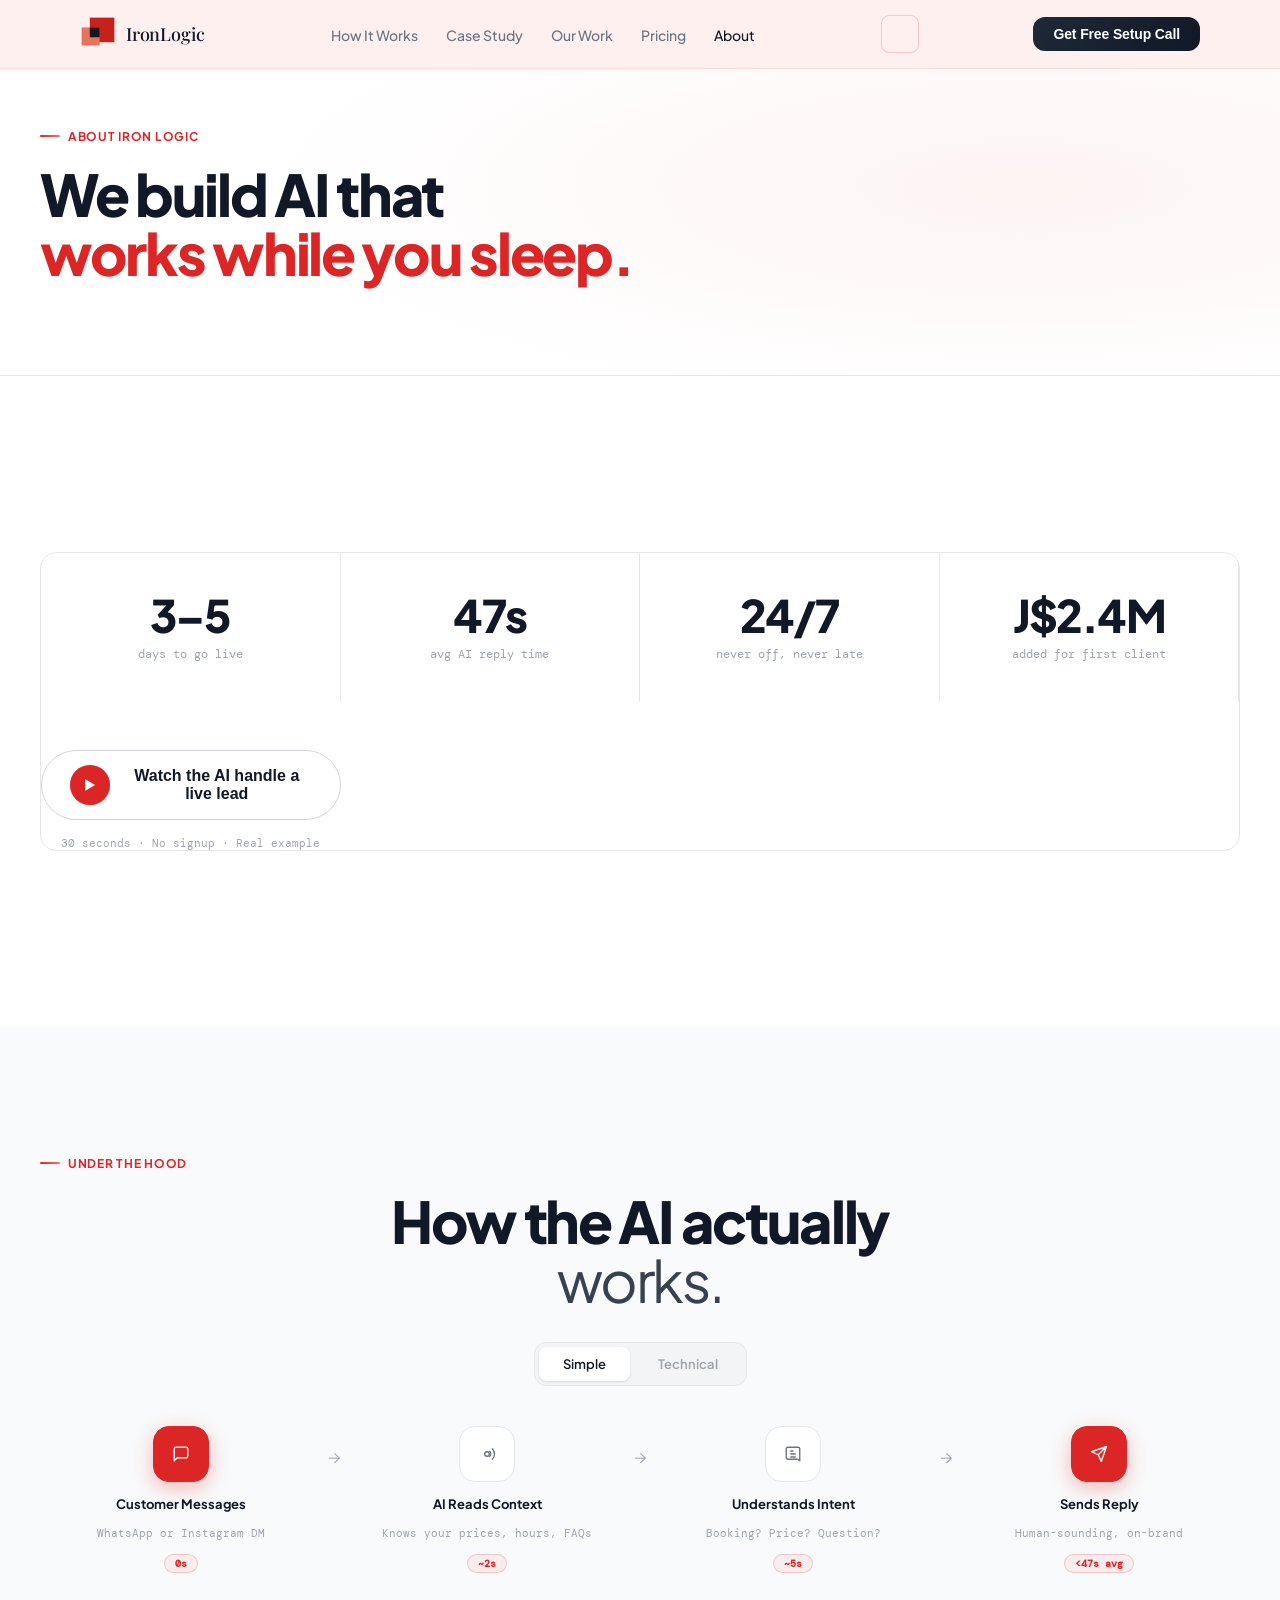
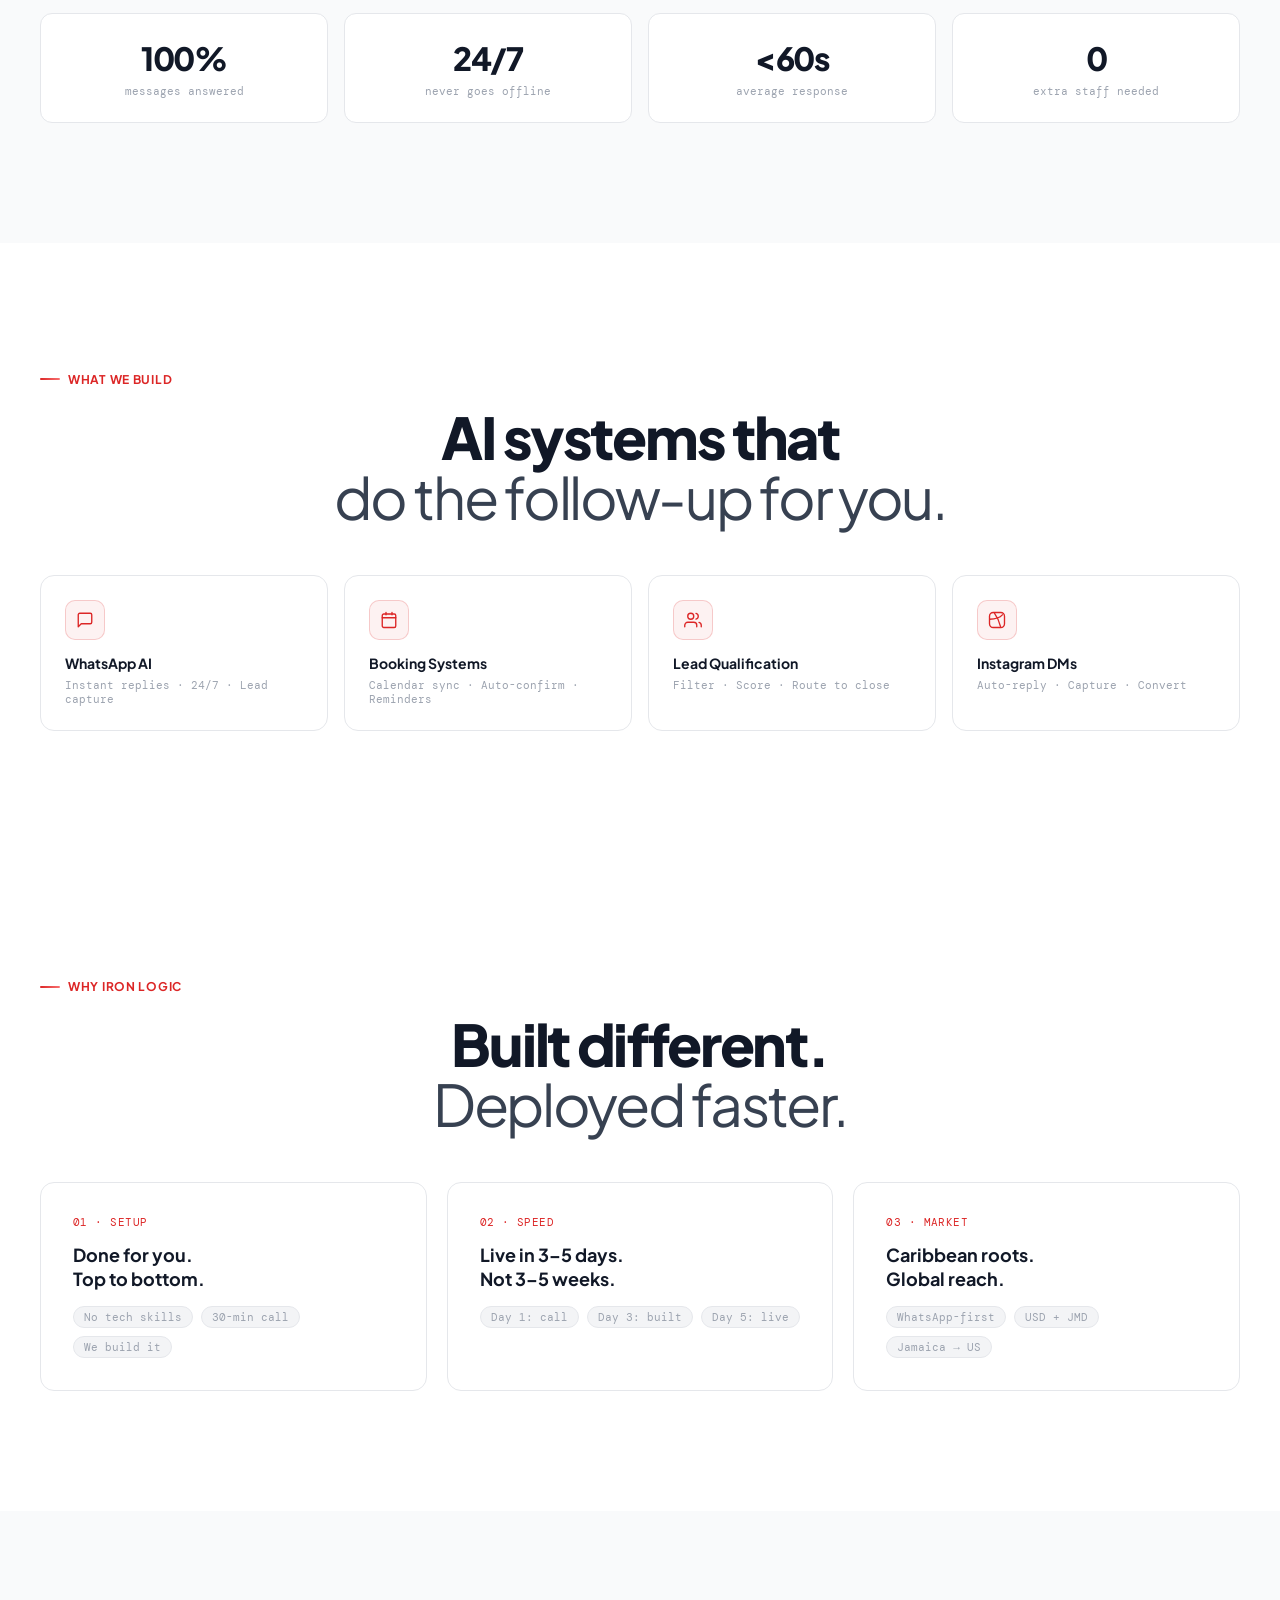
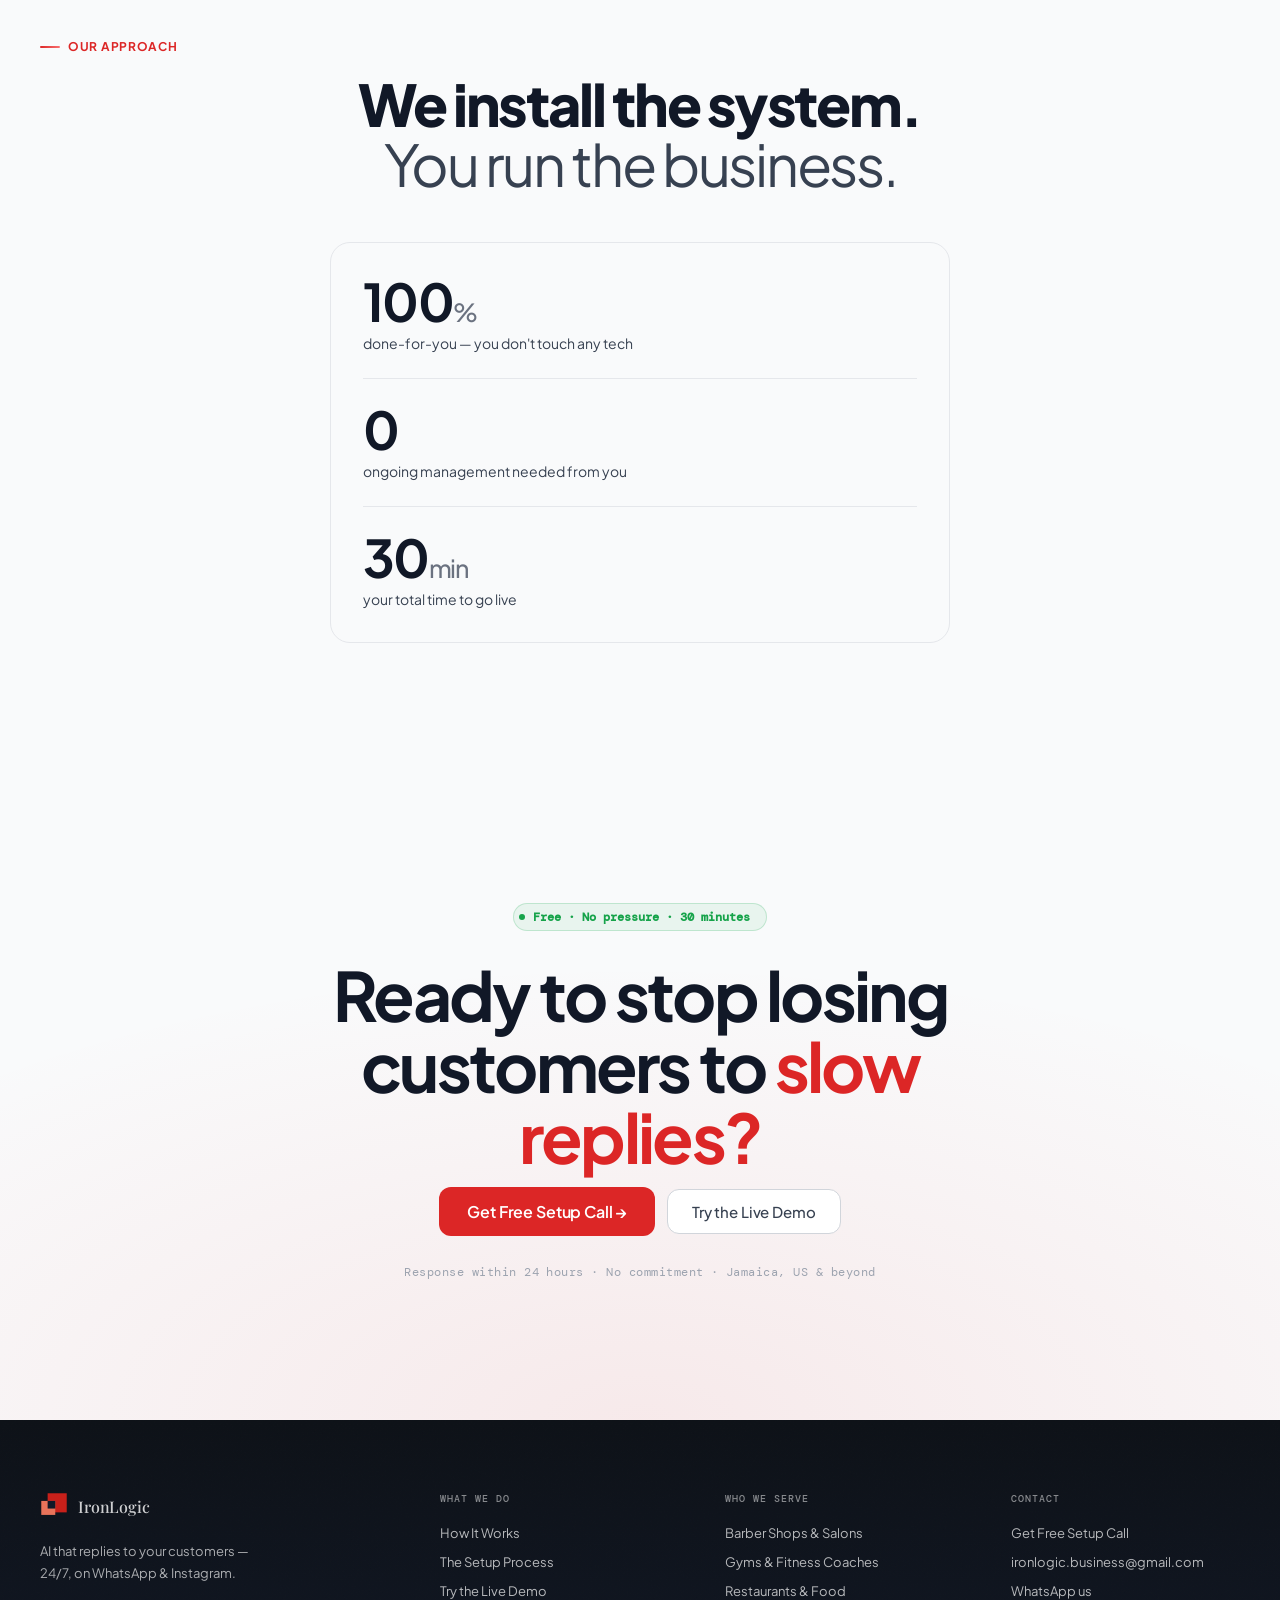
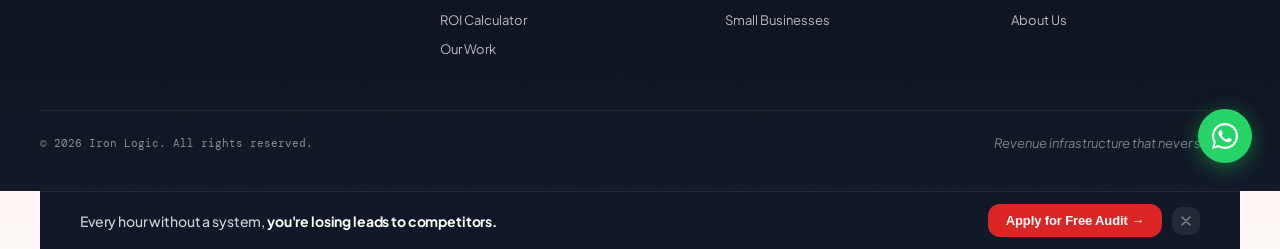
==== about.html @ 05f702c7 "Major site overhaul: animations, nav, word cycles, play demo, portfolio links - Warm rose nav backgr" ====
<!DOCTYPE html>
<html lang="en">
<head>
<meta charset="UTF-8">
<meta name="viewport" content="width=device-width, initial-scale=1.0">
<title>About — Iron Logic</title>
<meta name="description" content="Iron Logic builds AI systems that reply to every customer message instantly — 24/7, on WhatsApp and Instagram. Based in Jamaica.">
<link rel="canonical" href="https://ironlogic.ai/about">
<link rel="icon" type="image/svg+xml" href="data:image/svg+xml,<svg xmlns='http://www.w3.org/2000/svg' viewBox='0 0 44 44'><rect x='12' y='2' width='30' height='30' rx='4' fill='%23C8201A'/><rect x='2' y='14' width='22' height='22' rx='4' fill='%23E8735A'/><rect x='12' y='14' width='12' height='12' fill='%23111827'/></svg>">
<link rel="preconnect" href="https://fonts.googleapis.com">
<link rel="preconnect" href="https://fonts.gstatic.com" crossorigin>
<link href="https://fonts.googleapis.com/css2?family=Plus+Jakarta+Sans:wght@300;400;500;600;700;800&family=DM+Mono:wght@300;400;500&family=Playfair+Display:wght@400;500;600&display=swap" rel="stylesheet">
<link href="https://assets.calendly.com/assets/external/widget.css" rel="stylesheet">
<link rel="stylesheet" href="style.css">
</head>
<body>
<div id="progress"></div>

<!-- AUDIT MODAL -->
<div id="modal-overlay" role="dialog" aria-modal="true" aria-labelledby="modal-title">
  <div class="modal">
    <div id="modal-form-view">
      <div class="modal-hdr">
        <div class="modal-hdr-left">
          <div class="modal-hdr-mark"><svg width="18" height="18" viewBox="0 0 44 44" fill="none"><rect x="14" y="2" width="28" height="28" rx="3" fill="#C8201A"/><rect x="2" y="14" width="28" height="28" rx="3" fill="#E8735A"/><rect x="14" y="14" width="16" height="16" rx="2" fill="#111827"/></svg></div>
          <div class="modal-hdr-info"><div class="modal-hdr-name">Iron Logic</div><div class="modal-hdr-step" id="modal-hdr-step">Step 1 of 3 · About you</div></div>
        </div>
        <button class="modal-progress-close" id="modal-close" aria-label="Close" type="button"><svg width="11" height="11" viewBox="0 0 14 14" fill="none"><path d="M1 1l12 12M13 1L1 13" stroke="currentColor" stroke-width="1.8" stroke-linecap="round"/></svg></button>
      </div>
      <div class="modal-pbar"><div class="modal-pbar-fill" id="modal-pbar-fill" style="width:33.3%"></div></div>
      <form id="audit-form" novalidate>
        <div class="modal-steps-wrap">
          <div class="modal-step active" id="step1">
            <div class="modal-step-title" id="modal-title">Start your application.</div>
            <div class="modal-step-sub">Takes 2 minutes · Free audit · Reviewed within 24 hours</div>
            <div class="form-2col">
              <div class="form-row"><label for="f-name">Your Name</label><input id="f-name" name="name" type="text" placeholder="John Smith" required></div>
              <div class="form-row"><label for="f-biz">Business Name</label><input id="f-biz" name="business" type="text" placeholder="Acme Realty" required></div>
            </div>
            <div class="form-2col">
              <div class="form-row"><label for="f-email">Email</label><input id="f-email" name="email" type="email" placeholder="you@company.com" required></div>
              <div class="form-row"><label for="f-phone">Phone</label><input id="f-phone" name="phone" type="tel" placeholder="+1 (555) 000-0000" required></div>
            </div>
            <div class="form-row"><label for="f-industry">Industry</label><select id="f-industry" name="industry" required><option value="">Select…</option><option>Barber Shop / Hair Salon</option><option>Gym / Fitness / Personal Training</option><option>Restaurant / Food Business</option><option>Beauty / Nail Salon</option><option>Real Estate</option><option>Medical / Dental / Clinic</option><option>Law Firm / Legal Services</option><option>Home Services (HVAC, Roofing, etc.)</option><option>Freelancer / Consultant</option><option>Retail / eCommerce</option><option>Other</option></select></div>
            <div class="modal-step-btns"><button class="modal-btn-next" id="next1" type="button">Continue →</button></div>
          </div>
          <div class="modal-step" id="step2">
            <div class="modal-step-title">Your numbers.</div>
            <div class="modal-step-sub">We use this to calculate your actual revenue leak before we speak.</div>
            <div class="form-2col">
              <div class="form-row"><label for="f-deal">Average Sale Value</label><select id="f-deal" name="deal_value" required><option value="">Select…</option><option>J$500 – J$2,000</option><option>J$2,000 – J$10,000</option><option>J$10,000 – J$50,000</option><option>J$50,000+</option></select></div>
              <div class="form-row"><label for="f-leads-m">Monthly Inbound Leads</label><select id="f-leads-m" name="monthly_leads" required><option value="">Select…</option><option>Fewer than 20</option><option>20 – 50</option><option>50 – 150</option><option>150 – 500</option><option>500+</option></select></div>
            </div>
            <div class="form-2col">
              <div class="form-row"><label for="f-response">Current Response Time</label><select id="f-response" name="response_time" required><option value="">Select…</option><option>Under 5 minutes</option><option>5 – 30 minutes</option><option>30 min – 2 hours</option><option>2 – 24 hours</option><option>Over 24 hours / missed</option></select></div>
              <div class="form-row"><label for="f-monthly-rev">Monthly Revenue (approx)</label><select id="f-monthly-rev" name="monthly_revenue"><option value="">Select…</option><option>Under J$100k</option><option>J$100k – J$500k</option><option>J$500k – J$2M</option><option>J$2M – J$10M</option><option>J$10M+</option></select></div>
            </div>
            <div class="form-row"><label for="f-tools">Current tools / CRM (if any)</label><input id="f-tools" name="current_tools" type="text" placeholder="e.g. HubSpot, spreadsheets, nothing…"></div>
            <div class="modal-step-btns"><button class="modal-btn-back" id="back2" type="button">← Back</button><button class="modal-btn-next" id="next2" type="button">Continue →</button></div>
          </div>
          <div class="modal-step" id="step3">
            <div class="modal-step-title">Last step.</div>
            <div class="modal-step-sub">This shapes what we bring to the call — be specific.</div>
            <div class="form-row"><label for="f-gap">Biggest gap in your lead process</label><select id="f-gap" name="lead_gap" required><option value="">Select…</option><option>Missing calls / leads after hours</option><option>Slow follow-up losing deals to competitors</option><option>No system — following up manually</option><option>Too many unqualified leads wasting time</option><option>Old leads never re-engaged</option><option>All of the above</option></select></div>
            <div class="form-2col">
              <div class="form-row"><label for="f-budget">Project budget range</label><select id="f-budget" name="budget"><option value="">Select…</option><option>Under $2,000</option><option>$2,000 – $5,000</option><option>$5,000 – $10,000</option><option>$10,000+</option><option>Depends on ROI shown</option></select></div>
              <div class="form-row"><label for="f-timeline">Ready to start</label><select id="f-timeline" name="timeline"><option value="">Select…</option><option>Immediately</option><option>Within 30 days</option><option>1 – 3 months</option><option>Just exploring</option></select></div>
            </div>
            <div class="form-row"><label for="f-goal">What does success look like in 90 days? <span style="color:var(--ink4);font-weight:400">(optional)</span></label><textarea id="f-goal" name="success_goal" placeholder="e.g. Double booked appointments…"></textarea></div>
            <div class="modal-step-btns"><button class="modal-btn-back" id="back3" type="button">← Back</button><button class="modal-btn-next" id="modal-submit" type="submit">Submit Application →</button></div>
            <div class="modal-note">Reviewed within 24 hours · Qualifying businesses only · No obligation</div>
          </div>
        </div>
      </form>
    </div>
    <div id="modal-success-view" class="modal-success" style="display:none">
      <div class="ms-top"><div class="ms-check"><svg width="20" height="20" viewBox="0 0 20 20" fill="none"><path d="M4 10l4.5 4.5L16 6" stroke="#fff" stroke-width="2.2" stroke-linecap="round" stroke-linejoin="round"/></svg></div><h3>Application received.</h3><p>You'll hear from us within 24 hours.</p></div>
      <div class="ms-bottom"><div class="ms-cal"><div class="ms-cal-label">Skip the wait — reserve your audit slot right now:</div><button class="ms-cal-btn" onclick="Calendly.initPopupWidget({url:'https://calendly.com/ironlogic-business/ai-audit'});return false" type="button">Book your 30-min audit →</button><div class="ms-cal-note">30 min · Video call · Free · No obligation</div></div><button class="ms-close" id="ms-close-btn" type="button">Close</button></div>
    </div>
  </div>
</div>

<!-- VIDEO MODAL -->
<div id="video-overlay"><div class="video-modal"><video id="modal-video" controls playsinline preload="none"></video><div class="video-label" id="video-label"></div><button class="video-close" id="video-close" type="button"><svg width="12" height="12" viewBox="0 0 12 12" fill="none"><path d="M1 1l10 10M11 1L1 11" stroke="currentColor" stroke-width="1.8" stroke-linecap="round"/></svg></button></div></div>

<!-- STICKY CTA BAR -->
<div id="sticky-bar"><div class="sticky-inner"><div class="sticky-text">Every hour without a system, <strong>you're losing leads to competitors.</strong></div><div class="sticky-right"><button class="btn-primary mag" data-modal="open" type="button" style="font-size:13px;padding:9px 18px">Apply for Free Audit →</button><button class="sticky-dismiss" id="sticky-dismiss" type="button" title="Dismiss"><svg width="10" height="10" viewBox="0 0 10 10" fill="none"><path d="M1 1l8 8M9 1L1 9" stroke="currentColor" stroke-width="1.6" stroke-linecap="round"/></svg></button></div></div></div>

<!-- WHATSAPP FLOAT -->
<a href="https://wa.me/18768600442" target="_blank" rel="noopener" id="wa-float" title="Chat on WhatsApp"><svg width="26" height="26" viewBox="0 0 24 24" fill="#fff"><path d="M20.52 3.48A11.95 11.95 0 0012 0C5.37 0 0 5.37 0 12c0 2.11.55 4.16 1.6 5.97L0 24l6.22-1.57A11.96 11.96 0 0012 24c6.63 0 12-5.37 12-12 0-3.2-1.25-6.21-3.48-8.52zM12 22c-1.85 0-3.67-.5-5.25-1.44l-.37-.22-3.89.98 1.02-3.77-.24-.39A9.96 9.96 0 012 12C2 6.48 6.48 2 12 2c2.67 0 5.18 1.04 7.07 2.93A9.93 9.93 0 0122 12c0 5.52-4.48 10-10 10zm5.44-7.38c-.3-.15-1.76-.87-2.03-.97-.27-.1-.47-.15-.67.15-.2.3-.77.97-.94 1.17-.17.2-.35.22-.65.07-.3-.15-1.26-.46-2.4-1.48-.89-.79-1.49-1.76-1.66-2.06-.17-.3-.02-.46.13-.61.13-.13.3-.35.45-.52.15-.17.2-.3.3-.5.1-.2.05-.37-.02-.52-.07-.15-.67-1.61-.92-2.2-.24-.58-.49-.5-.67-.51-.17 0-.37-.02-.57-.02-.2 0-.52.07-.8.37-.27.3-1.04 1.02-1.04 2.48s1.07 2.88 1.22 3.08c.15.2 2.1 3.2 5.08 4.49.71.31 1.26.49 1.69.63.71.22 1.36.19 1.87.12.57-.09 1.76-.72 2.01-1.41.25-.69.25-1.28.17-1.41-.08-.12-.27-.2-.57-.34z"/></svg></a>

<!-- EXIT INTENT -->
<div id="exit-overlay"><div class="exit-card"><button class="exit-close" id="exit-close" type="button"><svg width="10" height="10" viewBox="0 0 10 10" fill="none"><path d="M1 1l8 8M9 1L1 9" stroke="currentColor" stroke-width="1.6" stroke-linecap="round"/></svg></button><div class="exit-eyebrow">Before you go</div><h3 class="exit-h">How much did you lose<br>this week?</h3><p class="exit-p">The average service business misses 62% of inbound leads. At $3,500 per deal, that's real money leaving every single day.</p><button class="btn-primary mag" data-modal="open" type="button" style="width:100%;justify-content:center;font-size:15px;padding:13px">Find My Revenue Leak →</button></div></div>

<!-- NAV -->
<nav id="nav">
  <div class="nav-i">
    <a href="index.html" class="logo" aria-label="Iron Logic home">
      <span class="logo-mark" aria-hidden="true"><svg width="36" height="36" viewBox="0 0 44 44" fill="none"><rect x="12" y="2" width="30" height="30" fill="#C8201A"/><rect x="2" y="14" width="22" height="22" fill="#E8735A"/><rect x="12" y="14" width="12" height="12" fill="#111827"/></svg></span>
      <span class="logo-name">IronLogic</span>
    </a>
    <ul class="nav-links">
      <li><a href="how-it-works.html">How It Works</a></li>
      <li><a href="case-study.html">Case Study</a></li>
      <li><a href="our-work.html">Our Work</a></li>
      <li><a href="pricing.html">Pricing</a></li>
      <li><a href="about.html" style="color:var(--ink)">About</a></li>
    </ul>
    <button class="nav-ham" id="nav-ham" type="button" aria-label="Menu"><span></span><span></span><span></span></button>
    <button class="nav-cta mag" data-modal="open" type="button">Get Free Setup Call</button>
  </div>
</nav>

<!-- PAGE HERO -->
<div class="page-hero about-pg">
  <div class="page-hero-inner">
    <span class="eyebrow rv">About Iron Logic</span>
    <h1 class="sec-h rv">We build AI that<br><span class="word-cycle" data-words="works while you sleep.|answers every lead.|never misses a message.|turns messages into bookings." data-interval="2800"><span class="cycle-word">works while you sleep.</span><span class="cycle-bar"></span></span></h1>
  </div>
</div>

<!-- STATS STRIP -->
<section class="sec" style="background:var(--bg)">
  <div class="sec-w">
    <div class="about-stats rv">
      <div class="as-item">
        <div class="as-n">3–5</div>
        <div class="as-l">days to go live</div>
      </div>
      <div class="as-item">
        <div class="as-n">47s</div>
        <div class="as-l">avg AI reply time</div>
      </div>
      <div class="as-item">
        <div class="as-n">24/7</div>
        <div class="as-l">never off, never late</div>
      </div>
      <div class="as-item">
        <div class="as-n">J$2.4M</div>
        <div class="as-l">added for first client</div>
      </div>
    <div class="about-play-wrap rv">
      <button class="about-play-btn" id="about-play-btn" type="button">
        <div class="about-play-ring"></div>
        <div class="about-play-icon"><svg width="12" height="14" viewBox="0 0 12 14" fill="none"><path d="M1 1l10 6-10 6V1z" fill="#fff"/></svg></div>
        Watch the AI handle a live lead
      </button>
      <div style="font-family:var(--mono);font-size:11px;color:var(--ink4)">30 seconds · No signup · Real example</div>
    </div>
    </div>
  </div>
</section>

<!-- PLAY DEMO MODAL -->
<div id="play-overlay">
  <div class="play-modal">
    <button class="play-modal-close" id="play-close" type="button"><svg width="10" height="10" viewBox="0 0 10 10" fill="none"><path d="M1 1l8 8M9 1L1 9" stroke="currentColor" stroke-width="1.8" stroke-linecap="round"/></svg></button>
    <div class="play-modal-eyebrow">Live Preview</div>
    <div class="play-modal-h">See the AI handle a real lead — in seconds.</div>
    <div class="play-chat" id="play-chat">
      <div class="play-msg" id="pm-0"><div class="pm-label">Customer · WhatsApp</div><div class="pm-bubble out">Hi, how much does a haircut cost and are you open Saturday?</div></div>
      <div class="play-typing" id="pm-typing"><span></span><span></span><span></span></div>
      <div class="play-msg" id="pm-1"><div class="pm-label">AI Assistant · Iron Logic</div><div class="pm-bubble in">Hey! 👋 Haircut is $25, shape-up is $15, full cut + beard $35. We're open Saturday 9am–6pm — want me to book you a slot?</div></div>
      <div class="play-msg" id="pm-2"><div class="pm-bubble out">Yes please — 10am works</div></div>
      <div class="play-typing" id="pm-typing2"><span></span><span></span><span></span></div>
      <div class="play-msg" id="pm-3"><div class="pm-bubble in">Locked in! ✅ Saturday 10am — you'll get a reminder the day before. See you then! ✂️</div></div>
    </div>
    <div class="play-pipeline-strip" id="play-pipeline">
      <div class="pps-step" id="pps-0"><div class="pps-dot"></div>Reading message</div>
      <div class="pps-step" id="pps-1"><div class="pps-dot"></div>Searching KB</div>
      <div class="pps-step" id="pps-2"><div class="pps-dot"></div>Classifying intent</div>
      <div class="pps-step" id="pps-3"><div class="pps-dot"></div>Generating reply</div>
      <div class="pps-step" id="pps-4"><div class="pps-dot"></div>Sending</div>
    </div>
  </div>
</div>

<!-- PROGRESS TOGGLE -->
<section class="sec" style="background:var(--bg2)">
  <div class="sec-w">
    <span class="eyebrow rv" style="justify-content:center">Under the Hood</span>
    <h2 class="sec-h rv" style="text-align:center">How the AI actually<br><span class="muted">works.</span></h2>
    <div class="view-toggle rv">
      <button class="vt-btn on" id="vt-simple" type="button">Simple</button>
      <button class="vt-btn" id="vt-tech" type="button">Technical</button>
    </div>

    <!-- SIMPLE VIEW -->
    <div id="view-simple">
      <div class="simple-flow rv">
        <div class="sf-step">
          <div class="sf-icon red"><svg width="18" height="18" viewBox="0 0 24 24" fill="none"><path d="M21 15a2 2 0 01-2 2H7l-4 4V5a2 2 0 012-2h14a2 2 0 012 2z" stroke="currentColor" stroke-width="1.8" stroke-linecap="round" stroke-linejoin="round"/></svg></div>
          <div class="sf-label">Customer Messages</div>
          <div class="sf-sub">WhatsApp or Instagram DM</div>
          <div class="sf-time">0s</div>
        </div>
        <div class="sf-arrow">→</div>
        <div class="sf-step">
          <div class="sf-icon"><svg width="18" height="18" viewBox="0 0 24 24" fill="none"><circle cx="12" cy="12" r="3" stroke="currentColor" stroke-width="1.8"/><path d="M19.07 4.93a10 10 0 010 14.14M15.54 8.46a5 5 0 010 7.07" stroke="currentColor" stroke-width="1.8" stroke-linecap="round"/></svg></div>
          <div class="sf-label">AI Reads Context</div>
          <div class="sf-sub">Knows your prices, hours, FAQs</div>
          <div class="sf-time">~2s</div>
        </div>
        <div class="sf-arrow">→</div>
        <div class="sf-step">
          <div class="sf-icon"><svg width="18" height="18" viewBox="0 0 24 24" fill="none"><path d="M9 12h6M9 16h6M9 8h3" stroke="currentColor" stroke-width="1.8" stroke-linecap="round"/><path d="M5 3h14a2 2 0 012 2v16l-3-2H5a2 2 0 01-2-2V5a2 2 0 012-2z" stroke="currentColor" stroke-width="1.8" stroke-linecap="round" stroke-linejoin="round"/></svg></div>
          <div class="sf-label">Understands Intent</div>
          <div class="sf-sub">Booking? Price? Question?</div>
          <div class="sf-time">~5s</div>
        </div>
        <div class="sf-arrow">→</div>
        <div class="sf-step">
          <div class="sf-icon red"><svg width="18" height="18" viewBox="0 0 24 24" fill="none"><path d="M22 2L11 13M22 2l-7 20-4-9-9-4 20-7z" stroke="currentColor" stroke-width="1.8" stroke-linecap="round" stroke-linejoin="round"/></svg></div>
          <div class="sf-label">Sends Reply</div>
          <div class="sf-sub">Human-sounding, on-brand</div>
          <div class="sf-time">&lt;47s avg</div>
        </div>
      </div>
      <div class="simple-fact-strip rv">
        <div class="sfs-item"><span class="sfs-n">100%</span><span class="sfs-l">messages answered</span></div>
        <div class="sfs-item"><span class="sfs-n">24/7</span><span class="sfs-l">never goes offline</span></div>
        <div class="sfs-item"><span class="sfs-n">&lt;60s</span><span class="sfs-l">average response</span></div>
        <div class="sfs-item"><span class="sfs-n">0</span><span class="sfs-l">extra staff needed</span></div>
      </div>
    </div>

    <!-- TECHNICAL VIEW -->
    <div id="view-tech" style="display:none">
      <div class="tech-grid rv">
        <div class="tech-card">
          <div class="tech-card-tag">01 · Intake</div>
          <div class="tech-card-h">Message Webhook</div>
          <div class="tech-bar-row"><span class="tech-bar-label">Latency</span><div class="tech-bar-track"><div class="tech-bar-fill" style="--w:92%"></div></div><span class="tech-bar-val">&lt;200ms</span></div>
          <div class="tech-pills"><span class="tech-pill">WhatsApp Business API</span><span class="tech-pill">n8n</span></div>
        </div>
        <div class="tech-card">
          <div class="tech-card-tag">02 · Retrieval</div>
          <div class="tech-card-h">RAG Pipeline</div>
          <div class="tech-bar-row"><span class="tech-bar-label">Context match</span><div class="tech-bar-track"><div class="tech-bar-fill" style="--w:88%"></div></div><span class="tech-bar-val">88%</span></div>
          <div class="tech-pills"><span class="tech-pill">Vector search</span><span class="tech-pill">Business KB</span></div>
        </div>
        <div class="tech-card">
          <div class="tech-card-tag">03 · Classify</div>
          <div class="tech-card-h">Intent Engine</div>
          <div class="tech-bar-row"><span class="tech-bar-label">Accuracy</span><div class="tech-bar-track"><div class="tech-bar-fill" style="--w:94%"></div></div><span class="tech-bar-val">94%</span></div>
          <div class="tech-pills"><span class="tech-pill">Booking</span><span class="tech-pill">Price</span><span class="tech-pill">FAQ</span></div>
        </div>
        <div class="tech-card">
          <div class="tech-card-tag">04 · Generate</div>
          <div class="tech-card-h">LLM Response</div>
          <div class="tech-bar-row"><span class="tech-bar-label">Brand tone fit</span><div class="tech-bar-track"><div class="tech-bar-fill" style="--w:96%"></div></div><span class="tech-bar-val">96%</span></div>
          <div class="tech-pills"><span class="tech-pill">Claude / GPT-4</span><span class="tech-pill">Custom prompt</span></div>
        </div>
      </div>
      <div class="tech-full rv">
        <div class="tech-full-h">Phase 2 — Behavioral Scoring</div>
        <p class="tech-full-p">After 30 days of live data, the system runs back-testing on conversation sequences to identify which message patterns correlate with completed bookings. High-engagement threads are weighted more heavily in future routing — effectively learning your customers' intent over time.</p>
        <div class="tech-flow">
          <div class="tf-box">Raw conversations</div>
          <div class="tf-arrow">→</div>
          <div class="tf-box">Sequence labelling</div>
          <div class="tf-arrow">→</div>
          <div class="tf-box hl">Conversion model</div>
          <div class="tf-arrow">→</div>
          <div class="tf-box">Priority routing</div>
        </div>
      </div>
    </div>
  </div>
</section>

<!-- WHAT WE BUILD -->
<section class="sec" style="background:var(--bg)">
  <div class="sec-w">
    <span class="eyebrow rv" style="justify-content:center">What We Build</span>
    <h2 class="sec-h rv" style="text-align:center">AI systems that<br><span class="muted">do the follow-up for you.</span></h2>
    <div class="about-caps rv">
      <div class="about-cap tilt">
        <div class="about-cap-icon">
          <svg width="18" height="18" viewBox="0 0 24 24" fill="none"><path d="M21 15a2 2 0 01-2 2H7l-4 4V5a2 2 0 012-2h14a2 2 0 012 2z" stroke="currentColor" stroke-width="1.8" stroke-linecap="round" stroke-linejoin="round"/></svg>
        </div>
        <div class="about-cap-h">WhatsApp AI</div>
        <div class="about-cap-sub">Instant replies · 24/7 · Lead capture</div>
      </div>
      <div class="about-cap tilt">
        <div class="about-cap-icon">
          <svg width="18" height="18" viewBox="0 0 24 24" fill="none"><rect x="3" y="4" width="18" height="18" rx="2" stroke="currentColor" stroke-width="1.8"/><path d="M3 9h18M8 2v3M16 2v3" stroke="currentColor" stroke-width="1.8" stroke-linecap="round"/></svg>
        </div>
        <div class="about-cap-h">Booking Systems</div>
        <div class="about-cap-sub">Calendar sync · Auto-confirm · Reminders</div>
      </div>
      <div class="about-cap tilt">
        <div class="about-cap-icon">
          <svg width="18" height="18" viewBox="0 0 24 24" fill="none"><path d="M17 21v-2a4 4 0 00-4-4H5a4 4 0 00-4 4v2" stroke="currentColor" stroke-width="1.8" stroke-linecap="round"/><circle cx="9" cy="7" r="4" stroke="currentColor" stroke-width="1.8"/><path d="M23 21v-2a4 4 0 00-3-3.87M16 3.13a4 4 0 010 7.75" stroke="currentColor" stroke-width="1.8" stroke-linecap="round"/></svg>
        </div>
        <div class="about-cap-h">Lead Qualification</div>
        <div class="about-cap-sub">Filter · Score · Route to close</div>
      </div>
      <div class="about-cap tilt">
        <div class="about-cap-icon">
          <svg width="18" height="18" viewBox="0 0 24 24" fill="none"><rect x="2" y="2" width="20" height="20" rx="5" stroke="currentColor" stroke-width="1.8"/><path d="M8.56 2.75c4.37 6.03 6.02 9.42 8.03 17.72m2.54-15.38c-3.72 4.35-8.94 5.66-16.88 5.85" stroke="currentColor" stroke-width="1.8" stroke-linecap="round"/></svg>
        </div>
        <div class="about-cap-h">Instagram DMs</div>
        <div class="about-cap-sub">Auto-reply · Capture · Convert</div>
      </div>
    </div>
  </div>
</section>

<!-- WHY DIFFERENT -->
<section class="sec" style="background:var(--bg)">
  <div class="sec-w">
    <span class="eyebrow rv" style="justify-content:center">Why Iron Logic</span>
    <h2 class="sec-h rv" style="text-align:center">Built different.<br><span class="muted">Deployed faster.</span></h2>
    <div class="about-why rv">
      <div class="about-why-card tilt">
        <div class="about-why-num">01 · Setup</div>
        <div class="about-why-h">Done for you.<br>Top to bottom.</div>
        <div class="about-why-tags">
          <span class="about-tag">No tech skills</span>
          <span class="about-tag">30-min call</span>
          <span class="about-tag">We build it</span>
        </div>
      </div>
      <div class="about-why-card tilt">
        <div class="about-why-num">02 · Speed</div>
        <div class="about-why-h">Live in 3–5 days.<br>Not 3–5 weeks.</div>
        <div class="about-why-tags">
          <span class="about-tag">Day 1: call</span>
          <span class="about-tag">Day 3: built</span>
          <span class="about-tag">Day 5: live</span>
        </div>
      </div>
      <div class="about-why-card tilt">
        <div class="about-why-num">03 · Market</div>
        <div class="about-why-h">Caribbean roots.<br>Global reach.</div>
        <div class="about-why-tags">
          <span class="about-tag">WhatsApp-first</span>
          <span class="about-tag">USD + JMD</span>
          <span class="about-tag">Jamaica → US</span>
        </div>
      </div>
    </div>
  </div>
</section>

<!-- HOW WE WORK -->
<section class="sec" style="background:var(--bg2)">
  <div class="sec-w">
    <span class="eyebrow rv" style="justify-content:center">Our Approach</span>
    <h2 class="sec-h rv" style="text-align:center">We install the system.<br><span class="muted">You run the business.</span></h2>
    <div class="prob-stats rv tilt" style="margin-top:48px;max-width:620px;margin-left:auto;margin-right:auto">
      <div class="stat-item"><div class="stat-n">100<sub>%</sub></div><div class="stat-l">done-for-you — you don't touch any tech</div></div>
      <div class="stat-item"><div class="stat-n">0</div><div class="stat-l">ongoing management needed from you</div></div>
      <div class="stat-item"><div class="stat-n">30<sub>min</sub></div><div class="stat-l">your total time to go live</div></div>
    </div>
  </div>
</section>

<!-- CTA -->
<section id="cta">
  <div class="cta-inner">
    <div class="cta-badge rv"><span class="cta-badge-dot"></span>Free · No pressure · 30 minutes</div>
    <h2 class="cta-h rv">Ready to stop losing<br>customers to <em>slow replies?</em></h2>
    <div class="cta-btns rv">
      <a href="#" data-modal="open" class="btn-primary mag" style="font-size:16px;padding:14px 28px">Get Free Setup Call →</a>
      <a href="how-it-works.html#demo-section" class="btn-ghost mag">Try the Live Demo</a>
    </div>
    <div class="cta-note rv" style="margin-top:16px">Response within 24 hours · No commitment · Jamaica, US &amp; beyond</div>
  </div>
</section>

<!-- FOOTER -->
<footer>
  <div class="footer-inner">
    <div class="footer-top">
      <div>
        <div class="footer-logo"><a href="index.html" style="text-decoration:none;display:inline-flex;align-items:center;gap:10px" aria-label="Iron Logic home"><svg width="28" height="28" viewBox="0 0 44 44" fill="none" aria-hidden="true"><rect x="12" y="2" width="30" height="30" fill="#C8201A"/><rect x="2" y="14" width="22" height="22" fill="#E8735A"/><rect x="12" y="14" width="12" height="12" fill="#111827"/></svg><span style="font-family:'Playfair Display',Georgia,serif;font-size:16px;font-weight:500;color:rgba(255,255,255,.8);letter-spacing:-.01em">IronLogic</span></a></div>
        <p class="footer-tagline">AI that replies to your customers — 24/7, on WhatsApp &amp; Instagram.</p>
      </div>
      <div class="fc"><h4>What We Do</h4><ul><li><a href="how-it-works.html">How It Works</a></li><li><a href="how-it-works.html#how-we-build">The Setup Process</a></li><li><a href="how-it-works.html#demo-section">Try the Live Demo</a></li><li><a href="pricing.html#roi">ROI Calculator</a></li><li><a href="our-work.html">Our Work</a></li></ul></div>
      <div class="fc"><h4>Who We Serve</h4><ul><li><a href="how-it-works.html#serve">Barber Shops &amp; Salons</a></li><li><a href="how-it-works.html#serve">Gyms &amp; Fitness Coaches</a></li><li><a href="how-it-works.html#serve">Restaurants &amp; Food</a></li><li><a href="how-it-works.html#serve">Small Businesses</a></li></ul></div>
      <div class="fc"><h4>Contact</h4><ul><li><a href="#" data-modal="open">Get Free Setup Call</a></li><li><a href="mailto:ironlogic.business@gmail.com">ironlogic.business@gmail.com</a></li><li><a href="https://wa.me/18768600442" target="_blank" rel="noopener">WhatsApp us</a></li><li><a href="about.html">About Us</a></li></ul></div>
    </div>
    <div class="footer-bot"><span class="footer-copy">© 2026 Iron Logic. All rights reserved.</span><span class="footer-tl">Revenue infrastructure that never sleeps.</span></div>
  </div>
</footer>

<script src="main.js"></script>
<script src="https://assets.calendly.com/assets/external/widget.js" type="text/javascript" async></script>
</body>
</html>
---- style.css ----
*,*::before,*::after{box-sizing:border-box;margin:0;padding:0}
:root{
  --bg:#ffffff;
  --bg2:#f9fafb;
  --bg3:#f3f4f6;
  --border:#e5e7eb;
  --border2:#d1d5db;
  --ink:#111827;
  --ink2:#374151;
  --ink3:#6b7280;
  --ink4:#9ca3af;
  --red:#dc2626;
  --red-s:#b91c1c;
  --red-bg:rgba(220,38,38,.06);
  --red-border:rgba(220,38,38,.2);
  --green:#16a34a;
  --green-bg:rgba(22,163,74,.07);
  --blue:#2563eb;
  --shadow-sm:0 1px 2px rgba(0,0,0,.05);
  --shadow:0 1px 3px rgba(0,0,0,.08),0 1px 2px rgba(0,0,0,.04);
  --shadow-md:0 4px 6px -1px rgba(0,0,0,.07),0 2px 4px -1px rgba(0,0,0,.04);
  --shadow-lg:0 10px 15px -3px rgba(0,0,0,.07),0 4px 6px -2px rgba(0,0,0,.04);
  --shadow-xl:0 20px 25px -5px rgba(0,0,0,.08),0 10px 10px -5px rgba(0,0,0,.03);
  --sans:'Plus Jakarta Sans',sans-serif;
  --mono:'DM Mono',monospace;
  --ease:cubic-bezier(.16,1,.3,1);
  --ease-out:cubic-bezier(0,0,.2,1);
}
html{scroll-behavior:smooth;font-size:16px}
body{background:var(--bg);color:var(--ink);font-family:var(--sans);overflow-x:hidden;-webkit-font-smoothing:antialiased;text-rendering:optimizeLegibility}
::selection{background:var(--red);color:#fff}

/* PROGRESS */
#progress{position:fixed;top:0;left:0;right:0;height:2px;background:var(--red);z-index:1000;transform:scaleX(0);transform-origin:left;transition:opacity .3s}

/* NAV */
#nav{position:fixed;left:0;right:0;top:0;z-index:500;transition:all .3s;background:rgba(253,240,238,.97);backdrop-filter:blur(20px);-webkit-backdrop-filter:blur(20px);border-bottom:1px solid rgba(220,38,38,.1)}
#nav.scrolled{box-shadow:0 2px 20px rgba(180,40,40,.08)}
/* Hamburger — always visible */
.nav-ham{display:flex;flex-direction:column;justify-content:center;gap:5px;width:38px;height:38px;background:none;border:1px solid rgba(220,38,38,.2);border-radius:8px;cursor:pointer;padding:8px;transition:background .15s}
.nav-ham:hover{background:var(--bg3)}
.nav-ham span{display:block;height:1.5px;background:var(--ink);border-radius:2px;transition:transform .25s var(--ease),opacity .2s,width .2s}
.nav-ham.open span:nth-child(1){transform:translateY(6.5px) rotate(45deg)}
.nav-ham.open span:nth-child(2){opacity:0;width:0}
.nav-ham.open span:nth-child(3){transform:translateY(-6.5px) rotate(-45deg)}
/* Mobile drawer */
.nav-drawer{display:none;position:fixed;top:61px;left:0;right:0;background:rgba(255,255,255,.98);backdrop-filter:blur(20px);border-bottom:1px solid var(--border);padding:12px 20px 20px;z-index:499;flex-direction:column;gap:4px;transform:translateY(-8px);opacity:0;pointer-events:none;transition:transform .2s var(--ease),opacity .2s}
.nav-drawer.open{transform:translateY(0);opacity:1;pointer-events:all}
.nav-drawer a{font-size:15px;font-weight:500;color:var(--ink2);padding:10px 12px;border-radius:8px;text-decoration:none;display:block;transition:background .12s,color .12s}
.nav-drawer a:hover,.nav-drawer a.active{background:var(--bg3);color:var(--ink)}
.nav-drawer-cta{margin-top:8px;padding-top:12px;border-top:1px solid var(--border)}
.nav-drawer-cta button{width:100%;justify-content:center;font-size:15px;padding:12px}
.nav-i{display:flex;align-items:center;justify-content:space-between;height:68px;max-width:1200px;margin:0 auto;padding:0 40px}
.logo{display:flex;align-items:center;gap:10px;text-decoration:none}
.logo-mark{display:flex;align-items:center;justify-content:center;transition:transform .3s var(--ease);flex-shrink:0}
.logo:hover .logo-mark{transform:scale(1.04)}
.logo-mark svg{display:block}
.logo-name{font-family:'Playfair Display',Georgia,serif;font-size:18px;font-weight:500;color:var(--ink);letter-spacing:-.01em}
.nav-links{display:flex;gap:4px;list-style:none}
.nav-links a{font-size:14px;font-weight:500;color:var(--ink3);padding:6px 12px;border-radius:6px;text-decoration:none;transition:color .15s,background .15s;cursor:pointer}
.nav-links a:hover{color:var(--ink);background:var(--bg3)}
.nav-cta{font-size:14px;font-weight:600;color:#fff;background:var(--ink);border:none;padding:9px 20px;border-radius:10px;cursor:pointer;transition:background .2s,transform .2s,box-shadow .2s;letter-spacing:-.01em}
.nav-cta:hover{background:#000;transform:translateY(-1px);box-shadow:0 4px 12px rgba(0,0,0,.2)}

/* HERO */
#hero{padding:140px 40px 80px;position:relative;overflow:hidden;min-height:100vh;display:flex;align-items:center;background:var(--bg)}
.hero-mesh{position:absolute;inset:0;z-index:0;pointer-events:none;overflow:hidden}
.hero-blob{position:absolute;border-radius:50%;filter:blur(100px);will-change:transform}
.hero-blob.b1{width:700px;height:700px;background:radial-gradient(circle,rgba(220,38,38,.14),transparent 65%);top:-150px;right:-150px;animation:blobDrift1 18s ease-in-out infinite alternate}
.hero-blob.b2{width:600px;height:600px;background:radial-gradient(circle,rgba(99,102,241,.09),transparent 65%);bottom:-120px;left:30%;animation:blobDrift2 22s ease-in-out infinite alternate}
.hero-blob.b3{width:400px;height:400px;background:radial-gradient(circle,rgba(20,184,166,.08),transparent 65%);top:25%;left:5%;animation:blobDrift3 15s ease-in-out infinite alternate}
@keyframes blobDrift1{0%{transform:translate(0,0) scale(1)}100%{transform:translate(-60px,40px) scale(1.12)}}
@keyframes blobDrift2{0%{transform:translate(0,0) scale(1)}100%{transform:translate(50px,-60px) scale(1.08)}}
@keyframes blobDrift3{0%{transform:translate(0,0) scale(1)}100%{transform:translate(30px,50px) scale(1.15)}}
.hero-grid{position:absolute;inset:0;background-image:linear-gradient(rgba(17,24,39,.06) 1px,transparent 1px),linear-gradient(90deg,rgba(17,24,39,.06) 1px,transparent 1px);background-size:56px 56px;-webkit-mask-image:radial-gradient(ellipse 85% 80% at 50% 50%,#000 30%,transparent 100%)}
.hero-inner{position:relative;z-index:1;max-width:1200px;margin:0 auto;display:grid;grid-template-columns:1fr 1fr;gap:80px;align-items:center;width:100%}
.hero-badge{display:inline-flex;align-items:center;gap:8px;background:rgba(255,255,255,.85);backdrop-filter:blur(8px);border:1px solid var(--border);border-radius:100px;padding:5px 14px 5px 5px;font-size:12px;font-weight:500;color:var(--ink3);margin-bottom:24px;cursor:default}
.hero-badge-dot{width:6px;height:6px;border-radius:50%;background:var(--green);box-shadow:0 0 0 3px var(--green-bg);animation:pulse 2.5s ease infinite}
.hero-badge-pill{background:var(--red);color:#fff;font-size:11px;font-weight:600;padding:2px 8px;border-radius:100px;letter-spacing:.02em}
.hero-h{font-size:clamp(36px,3.8vw,58px);font-weight:800;line-height:1.08;letter-spacing:-.04em;color:var(--ink);margin-bottom:24px}
.hero-h em{font-style:normal;color:var(--red)}
.hero-h .muted{color:var(--ink3);font-weight:400}
/* word cycle */
.word-cycle{display:inline-block;position:relative;color:var(--red);vertical-align:bottom}
.cycle-word{display:inline-block}
.cycle-bar{position:absolute;inset:-3px -4px;background:var(--red);border-radius:4px;transform:scaleX(0);transform-origin:left center;pointer-events:none;z-index:2}
.cycle-bar.sweep{animation:barWipe .52s cubic-bezier(.77,0,.18,1) forwards}
@keyframes barWipe{
  0%{transform-origin:left center;transform:scaleX(0)}
  42%{transform-origin:left center;transform:scaleX(1)}
  58%{transform-origin:right center;transform:scaleX(1)}
  100%{transform-origin:right center;transform:scaleX(0)}
}
.hero-p{font-size:18px;color:var(--ink2);line-height:1.7;max-width:480px;margin-bottom:36px;font-weight:400}
.hero-ctas{display:flex;align-items:center;gap:12px;flex-wrap:wrap;margin-bottom:48px}
.btn-primary{display:inline-flex;align-items:center;gap:8px;font-size:15px;font-weight:600;color:#fff;background:var(--red);border:none;padding:13px 26px;border-radius:12px;cursor:pointer;text-decoration:none;transition:background .2s,transform .2s,box-shadow .2s;letter-spacing:-.01em}
.btn-primary:hover{background:var(--red-s);transform:translateY(-1px);box-shadow:0 8px 24px rgba(220,38,38,.38)}
.btn-primary .arr{transition:transform .25s var(--ease)}
.btn-primary:hover .arr{transform:translateX(3px)}
.btn-ghost{display:inline-flex;align-items:center;gap:8px;font-size:15px;font-weight:500;color:var(--ink2);background:var(--bg);border:1.5px solid var(--border2);padding:12px 24px;border-radius:12px;cursor:pointer;text-decoration:none;transition:border-color .2s,background .2s,transform .2s;letter-spacing:-.01em}
.btn-ghost:hover{border-color:var(--ink2);background:var(--bg2);transform:translateY(-1px)}
.hero-trust{display:flex;align-items:center;gap:16px;flex-wrap:wrap}
.trust-item{display:flex;align-items:center;gap:6px;font-size:13px;color:var(--ink3);font-weight:500}
.trust-item svg{color:var(--green);flex-shrink:0}
.hero-visual{position:relative}
.hero-card{background:var(--bg);border:1px solid var(--border);border-radius:16px;box-shadow:var(--shadow-xl);overflow:hidden}
.hc-header{padding:16px 20px;border-bottom:1px solid var(--border);display:flex;align-items:center;gap:10px;background:var(--bg2)}
.hc-dots{display:flex;gap:6px}
.hc-dot{width:10px;height:10px;border-radius:50%}
.hc-dot.r{background:#ff5f57}
.hc-dot.y{background:#febc2e}
.hc-dot.g{background:#28c840}
.hc-title{font-size:12px;font-weight:500;color:var(--ink3);margin-left:4px;font-family:var(--mono)}
.hc-body{padding:20px}
.msg-row{display:flex;gap:10px;margin-bottom:14px;align-items:flex-end}
.msg-row.right{flex-direction:row-reverse}
.msg-av{width:28px;height:28px;border-radius:50%;font-size:11px;font-weight:600;display:flex;align-items:center;justify-content:center;flex-shrink:0;font-family:var(--mono)}
.msg-av.p{background:var(--bg3);color:var(--ink3)}
.msg-av.a{background:var(--red);color:#fff}
.msg-bub{max-width:78%;padding:9px 13px;font-size:13px;line-height:1.5;border-radius:12px}
.msg-bub.in{background:var(--bg3);color:var(--ink);border-bottom-left-radius:3px}
.msg-bub.out{background:var(--red);color:#fff;border-bottom-right-radius:3px}
.msg-meta{font-size:11px;color:var(--ink4);margin-top:4px;padding:0 38px;font-family:var(--mono)}
.msg-meta.right{text-align:right}
.hc-result{margin:8px 0 4px;padding:12px 14px;background:var(--green-bg);border:1px solid rgba(22,163,74,.15);border-radius:8px;display:flex;align-items:center;gap:8px;font-size:12px;font-weight:600;color:var(--green);font-family:var(--mono)}
.hc-result::before{content:'';width:6px;height:6px;border-radius:50%;background:var(--green);flex-shrink:0}
.hero-float{position:absolute;background:var(--bg);border:1px solid var(--border);border-radius:12px;box-shadow:var(--shadow-lg);padding:12px 16px;display:flex;align-items:center;gap:10px}
.hero-float.f1{top:-24px;right:-24px;min-width:180px}
.hero-float.f2{bottom:-16px;left:-24px;min-width:160px}
.hf-icon{width:32px;height:32px;border-radius:8px;display:flex;align-items:center;justify-content:center;flex-shrink:0}
.hf-icon.red{background:var(--red-bg)}
.hf-icon.green{background:var(--green-bg)}
.hf-n{font-size:14px;font-weight:700;color:var(--ink);line-height:1}
.hf-l{font-size:11px;color:var(--ink3);margin-top:2px}

/* TICKER */
#ticker{background:var(--bg2);border-top:1px solid var(--border);border-bottom:1px solid var(--border);padding:0;overflow:hidden;display:flex;align-items:center}
.ticker-label{background:var(--ink);padding:14px 22px;font-family:var(--mono);font-size:11px;font-weight:500;color:#fff;white-space:nowrap;flex-shrink:0;letter-spacing:.05em}
.ticker-rail{overflow:hidden;flex:1;position:relative}
.ticker-rail::before,.ticker-rail::after{content:'';position:absolute;top:0;bottom:0;width:60px;z-index:2;pointer-events:none}
.ticker-rail::before{left:0;background:linear-gradient(90deg,var(--bg2),transparent)}
.ticker-rail::after{right:0;background:linear-gradient(270deg,var(--bg2),transparent)}
.tw{display:inline-flex;animation:tick 40s linear infinite;white-space:nowrap}
.tw:hover{animation-play-state:paused}
.ti{font-family:var(--mono);font-size:12px;color:var(--ink3);padding:14px 36px;display:inline-flex;align-items:center;gap:10px;border-right:1px solid var(--border)}
.ti-n{color:var(--ink);font-weight:600;font-size:13px}
@keyframes tick{to{transform:translateX(-50%)}}

/* SECTION PRIMITIVES */
.sec{padding:120px 40px}
.sec-w{max-width:1200px;margin:0 auto}
.sec-w.narrow{max-width:800px}
.eyebrow{display:inline-flex;align-items:center;gap:8px;font-family:var(--sans);font-size:12px;font-weight:700;color:var(--red);letter-spacing:.06em;text-transform:uppercase;margin-bottom:20px}
.eyebrow::before{content:'';width:20px;height:2px;background:var(--red);border-radius:2px;flex-shrink:0}
.sec-h{font-size:clamp(36px,4.5vw,64px);font-weight:800;line-height:1.04;letter-spacing:-.04em;color:var(--ink);margin-bottom:16px}
.sec-h .muted{color:var(--ink2);font-weight:400}
.sec-p{font-size:17px;color:var(--ink2);line-height:1.7;max-width:520px}
.rv{opacity:0;transform:translateY(20px);transition:opacity .7s var(--ease),transform .7s var(--ease)}
.rv.in{opacity:1;transform:translateY(0)}

/* PROBLEM */
#problem{background:var(--bg)}
.prob-layout{display:grid;grid-template-columns:1fr 1fr;gap:80px;align-items:start}
.prob-items{margin-top:40px;display:flex;flex-direction:column;gap:4px}
.pi{padding:20px;border-radius:10px;display:grid;grid-template-columns:40px 1fr;gap:14px;align-items:start;transition:background .2s,box-shadow .2s;cursor:default}
.pi:hover{background:var(--bg2);box-shadow:var(--shadow)}
.pi-num{font-family:var(--mono);font-size:13px;font-weight:500;color:var(--ink3);padding-top:2px}
.pi-h{font-size:15px;font-weight:600;color:var(--ink);margin-bottom:5px;letter-spacing:-.01em}
.pi-p{font-size:14px;color:var(--ink2);line-height:1.6}
.prob-stats{padding:32px;background:var(--bg2);border:1px solid var(--border);border-radius:16px;margin-top:16px}
.stat-item{padding:24px 0;border-bottom:1px solid var(--border)}
.stat-item:last-child{border-bottom:none;padding-bottom:0}
.stat-item:first-child{padding-top:0}
.stat-n{font-size:52px;font-weight:700;color:var(--ink);line-height:1;letter-spacing:-.03em}
.stat-n sub{font-size:.48em;color:var(--ink3);font-weight:500;vertical-align:baseline}
.stat-l{font-size:14px;color:var(--ink2);margin-top:6px;line-height:1.5}
.prob-callout{margin-top:20px;padding:16px;background:var(--red-bg);border:1px solid var(--red-border);border-radius:10px;font-size:13px;font-weight:500;color:var(--red);font-family:var(--mono);letter-spacing:.03em;line-height:1.7}

/* SYSTEMS */
#systems{background:var(--bg2)}
.sys-hdr{max-width:640px;margin-bottom:56px}
.sys-grid{display:grid;grid-template-columns:repeat(3,1fr);gap:20px}
.sc{background:var(--bg);padding:36px 30px;position:relative;overflow:hidden;border-radius:18px;border:1.5px solid var(--border);transition:border-color .25s,box-shadow .25s,transform .25s var(--ease);cursor:default}
.sc:hover{border-color:var(--red);box-shadow:0 8px 32px rgba(220,38,38,.1),0 0 0 3px rgba(220,38,38,.06);transform:translateY(-3px)}
.sc.featured{background:var(--ink);border-color:transparent}
.sc.featured:hover{border-color:rgba(220,38,38,.5);box-shadow:0 12px 40px rgba(0,0,0,.3),0 0 0 3px rgba(220,38,38,.15);transform:translateY(-3px)}
.sc-num{font-family:var(--mono);font-size:11px;font-weight:600;letter-spacing:.1em;text-transform:uppercase;margin-bottom:18px;display:flex;align-items:center;gap:10px}
.sc .sc-num{color:var(--ink4)}
.sc.featured .sc-num{color:rgba(255,255,255,.4)}
.sc-num-badge{font-family:var(--mono);font-size:10px;font-weight:600;padding:3px 9px;border-radius:100px;letter-spacing:.06em}
.sc .sc-num-badge{background:var(--bg3);color:var(--ink3)}
.sc.featured .sc-num-badge{background:rgba(220,38,38,.2);color:#f87171}
.sc-icon{width:44px;height:44px;border-radius:12px;display:flex;align-items:center;justify-content:center;margin-bottom:20px;flex-shrink:0}
.sc .sc-icon{background:var(--red-bg);border:1px solid var(--red-border)}
.sc.featured .sc-icon{background:rgba(220,38,38,.15);border:1px solid rgba(220,38,38,.3)}
.sc-h{font-size:21px;font-weight:700;letter-spacing:-.025em;margin-bottom:10px;line-height:1.2}
.sc .sc-h{color:var(--ink)}
.sc.featured .sc-h{color:#fff}
.sc-explainer{font-size:13px;font-weight:600;letter-spacing:.02em;text-transform:uppercase;margin-bottom:12px;font-family:var(--mono)}
.sc .sc-explainer{color:var(--red)}
.sc.featured .sc-explainer{color:#f87171}
.sc-p{font-size:14px;line-height:1.7;margin-bottom:22px}
.sc .sc-p{color:var(--ink2)}
.sc.featured .sc-p{color:rgba(255,255,255,.75)}
.sc-list{list-style:none;display:flex;flex-direction:column;gap:9px;margin-bottom:26px}
.sc-list li{font-size:13.5px;display:flex;align-items:flex-start;gap:10px;line-height:1.5}
.sc .sc-list li{color:var(--ink2)}
.sc.featured .sc-list li{color:rgba(255,255,255,.85)}
.sc-list li::before{content:'';width:5px;height:5px;border-radius:50%;flex-shrink:0;margin-top:6px}
.sc .sc-list li::before{background:var(--red)}
.sc.featured .sc-list li::before{background:#f87171}
.sc-result{margin-top:auto;padding:14px 16px;border-radius:10px;font-size:12px;font-weight:600;font-family:var(--mono);letter-spacing:.03em;display:flex;align-items:center;gap:8px}
.sc .sc-result{background:var(--red-bg);color:var(--red);border:1px solid var(--red-border)}
.sc.featured .sc-result{background:rgba(74,222,128,.08);color:#4ade80;border:1px solid rgba(74,222,128,.2)}
.sc-result::before{content:'';width:5px;height:5px;border-radius:50%;background:currentColor;flex-shrink:0}
.sys-bottom{display:flex;align-items:center;justify-content:space-between;gap:24px;margin-top:40px;padding-top:32px;border-top:1px solid var(--border);flex-wrap:wrap}
.sys-bottom-t{font-size:18px;font-weight:600;color:var(--ink);letter-spacing:-.02em}
.sys-bottom-s{font-size:14px;color:var(--ink2);margin-top:4px}

/* DEMO */
#demo-section{background:var(--ink);position:relative;padding:120px 40px}
.demo-content{position:relative;z-index:2;width:100%;max-width:1200px;margin:0 auto;display:grid;grid-template-columns:1fr 1fr;gap:48px;align-items:start}
.demo-eyebrow{font-family:var(--mono);font-size:11px;font-weight:500;letter-spacing:.08em;text-transform:uppercase;color:rgba(255,255,255,.65);margin-bottom:20px;display:flex;align-items:center;gap:8px}
.demo-eyebrow::before{content:'';width:16px;height:1.5px;background:rgba(255,255,255,.4);border-radius:2px}
.demo-h{font-size:clamp(32px,4vw,52px);font-weight:700;line-height:1.08;letter-spacing:-.03em;color:#fff;margin-bottom:16px}
.demo-h .accent{color:#f87171}
.demo-p{font-size:16px;color:rgba(255,255,255,.75);line-height:1.7;margin-bottom:36px}
#demo-tabs{display:flex;gap:6px;flex-wrap:wrap;margin-bottom:28px}
.demo-tab{font-family:var(--sans);font-size:13px;font-weight:500;color:rgba(255,255,255,.4);background:rgba(255,255,255,.05);border:1px solid rgba(255,255,255,.1);padding:7px 16px;border-radius:100px;cursor:pointer;transition:all .2s;letter-spacing:-.01em;-webkit-font-smoothing:antialiased}
.demo-tab:hover{color:rgba(255,255,255,.8);background:rgba(255,255,255,.09);border-color:rgba(255,255,255,.2)}
.demo-tab.on{color:#fff;background:rgba(220,38,38,.2);border-color:rgba(220,38,38,.5);font-weight:600}
.ds{display:flex;gap:16px;padding:16px;border-radius:10px;opacity:.3;transition:opacity .4s,background .3s;cursor:default}
.ds.active{opacity:1;background:rgba(255,255,255,.05)}
.ds-n{font-family:var(--mono);font-size:11px;color:rgba(255,255,255,.45);width:24px;flex-shrink:0;padding-top:2px;font-weight:500}
.ds.active .ds-n{color:#f87171}
.ds-h{font-size:14px;font-weight:600;color:#fff;margin-bottom:3px;letter-spacing:-.01em}
.ds-p{font-size:13px;color:rgba(255,255,255,.7);line-height:1.5}
.conv-window{border-radius:14px;overflow:hidden;background:#1c1c1e;border:1px solid rgba(255,255,255,.08);box-shadow:0 40px 80px rgba(0,0,0,.5);min-width:0;width:100%}
.conv-hdr{padding:14px 18px;background:#2c2c2e;display:flex;align-items:center;gap:8px;border-bottom:1px solid rgba(255,255,255,.06)}
.cv-dot{width:10px;height:10px;border-radius:50%}
.cv-dot.r{background:#ff5f57}
.cv-dot.y{background:#febc2e}
.cv-dot.g{background:#28c840;animation:pulse 2s ease infinite}
@keyframes pulse{0%,100%{opacity:1}50%{opacity:.4}}
.conv-title{font-family:var(--mono);font-size:11px;color:rgba(255,255,255,.65);margin-left:6px}
.conv-body{padding:20px;overflow:hidden}
.dmsg{margin-bottom:14px;opacity:0;transform:translateY(8px);transition:opacity .4s,transform .4s;width:100%;box-sizing:border-box}
.dmsg.show{opacity:1;transform:translateY(0)}
.dmsg-row{display:flex;align-items:flex-end;gap:8px;width:100%;min-width:0}
.dmsg-row.right{flex-direction:row-reverse}
.dmsg-av{width:26px;height:26px;border-radius:50%;font-size:10px;font-weight:600;display:flex;align-items:center;justify-content:center;flex-shrink:0;font-family:var(--mono)}
.dmsg-av.p{background:rgba(255,255,255,.1);color:rgba(255,255,255,.6)}
.dmsg-av.a{background:var(--red);color:#fff}
.dmsg-bub{max-width:72%;padding:9px 13px;font-size:13px;line-height:1.5;border-radius:12px;word-break:break-word;min-width:0}
.dmsg-bub.in{background:rgba(255,255,255,.08);color:#fff;border-bottom-left-radius:3px}
.dmsg-bub.out{background:#dc2626;color:#fff;border-bottom-right-radius:3px}
.dmsg-meta{font-family:var(--mono);font-size:10px;color:rgba(255,255,255,.25);margin-top:4px;padding:0 34px;word-break:break-word}
.dmsg-meta.right{text-align:right;margin-right:34px;padding:0}
.conv-result{padding:12px 18px;background:rgba(22,163,74,.1);border-top:1px solid rgba(22,163,74,.15);display:flex;align-items:center;gap:8px;font-family:var(--mono);font-size:11px;color:#4ade80;opacity:0;transition:opacity .5s}
.conv-result.show{opacity:1}
.conv-result::before{content:'';width:6px;height:6px;border-radius:50%;background:#4ade80;flex-shrink:0}

/* WHO WE SERVE */
#serve{background:var(--bg)}
.serve-layout{display:grid;grid-template-columns:1fr 1fr;gap:80px;align-items:start}
.serve-list{margin-top:8px}
.sr{display:grid;grid-template-columns:48px 1fr;gap:12px;align-items:center;padding:18px 14px;border-radius:10px;transition:background .2s;cursor:default}
.sr:hover{background:var(--bg2)}
.sr-badge{font-size:18px;display:flex;align-items:center;justify-content:center;width:40px;height:40px;border-radius:10px;background:var(--bg3);flex-shrink:0}
.sr-badge.t1{background:var(--red-bg)}
.sr-n{font-size:15px;font-weight:600;color:var(--ink);margin-bottom:3px;letter-spacing:-.01em}
.sr-d{font-size:13px;color:var(--ink2)}
.serve-aside{padding:32px;background:var(--bg2);border:1px solid var(--border);border-radius:16px;margin-top:16px}
.sa-label{font-family:var(--mono);font-size:11px;font-weight:500;color:var(--ink3);letter-spacing:.06em;text-transform:uppercase;margin-bottom:16px}
.sa-rule{font-size:14px;color:var(--ink2);line-height:1.7;margin-bottom:0}
.sa-rule strong{color:var(--ink);font-weight:600}

/* CASE STUDY */
#case{background:var(--bg2);padding:120px 0}
.case-w{max-width:1200px;margin:0 auto;padding:0 40px}
.case-kicker{display:flex;align-items:center;gap:10px;margin-bottom:20px}
.case-tag{background:var(--red);color:#fff;font-family:var(--mono);font-size:11px;font-weight:600;padding:4px 12px;border-radius:6px;letter-spacing:.04em}
.case-ver{font-family:var(--mono);font-size:11px;color:var(--ink3)}
.case-h{font-size:clamp(40px,5.5vw,72px);font-weight:700;letter-spacing:-.04em;line-height:1;color:var(--ink);margin-bottom:4px}
.case-h .accent{color:var(--red)}
.case-co-block{margin-bottom:48px}
.case-co-name{font-family:'Playfair Display',Georgia,serif;font-size:15px;font-weight:600;color:var(--ink);letter-spacing:-.01em}
.case-co-loc{font-family:var(--mono);font-size:11px;color:var(--ink3);margin-top:2px;letter-spacing:.04em}
.case-body{display:grid;grid-template-columns:1fr 1fr;gap:64px;align-items:start}
.case-q{font-family:'Playfair Display',Georgia,serif;font-size:20px;font-weight:400;color:var(--ink);line-height:1.6;padding:20px 24px;border-left:3px solid var(--red);margin-bottom:32px;font-style:italic;background:var(--bg);border-radius:0 10px 10px 0}
.case-narrative{margin-bottom:32px}
.case-pull{display:flex;align-items:baseline;gap:14px;padding:20px 0;border-bottom:1px solid var(--border);margin-bottom:20px}
.case-pull-num{font-family:var(--mono);font-size:36px;font-weight:700;color:var(--ink);letter-spacing:-.04em;line-height:1;white-space:nowrap}
.case-pull-label{font-size:13px;color:var(--ink3);line-height:1.5}
.case-pull-label strong{display:block;font-size:14px;font-weight:600;color:var(--ink2);margin-bottom:2px}
.case-body-p{font-family:'Playfair Display',Georgia,serif;font-size:15px;color:var(--ink2);line-height:1.8;margin-bottom:16px;font-weight:400}
.case-result-strip{background:var(--ink);border-radius:12px;padding:18px 20px;margin-top:24px}
.case-result-label{font-family:var(--mono);font-size:10px;font-weight:600;color:rgba(255,255,255,.4);letter-spacing:.1em;text-transform:uppercase;margin-bottom:14px}
.case-milestones{display:flex;flex-direction:column;gap:10px}
.case-milestone{display:flex;align-items:center;gap:12px}
.cm-day{font-family:var(--mono);font-size:11px;font-weight:600;color:rgba(255,255,255,.4);width:48px;flex-shrink:0}
.cm-dot{width:6px;height:6px;border-radius:50%;background:var(--red);flex-shrink:0}
.cm-text{font-size:13px;color:rgba(255,255,255,.85);line-height:1.4}
.cm-text strong{color:#fff;font-weight:600}
.timeline{margin-top:0}
.tl-item{display:grid;grid-template-columns:64px 1fr;gap:14px;padding:14px 0;border-bottom:1px solid var(--border);position:relative}
.tl-item:last-child{border-bottom:none}
.tl-phase{font-family:var(--mono);font-size:10px;font-weight:600;color:var(--ink3);padding-top:3px;letter-spacing:.04em}
.tl-h{font-size:14px;font-weight:700;color:var(--ink);margin-bottom:3px;letter-spacing:-.01em}
.tl-p{font-size:13px;color:var(--ink2);line-height:1.55}
.case-metrics{display:flex;flex-direction:column;gap:10px;margin-bottom:20px}
.cm{padding:20px 22px;background:var(--bg);border:1px solid var(--border);border-radius:12px;position:relative;transition:box-shadow .2s,border-color .2s}
.cm:hover{box-shadow:var(--shadow-md);border-color:var(--border2)}
.cm-label{font-family:var(--mono);font-size:10px;color:var(--ink3);text-transform:uppercase;letter-spacing:.06em;position:absolute;top:14px;right:16px}
.cm-n{font-size:44px;font-weight:700;color:var(--ink);line-height:1;letter-spacing:-.03em}
.cm-n sub{font-size:.44em;color:var(--ink3);font-weight:500;vertical-align:baseline}
.cm-l{font-size:13px;color:var(--ink2);margin-top:5px}
.case-breakdown{padding:20px 22px;background:var(--bg);border:1px solid var(--border);border-radius:12px;margin-bottom:16px}
.cb-title{font-family:var(--mono);font-size:11px;color:var(--ink3);text-transform:uppercase;letter-spacing:.06em;margin-bottom:16px}
.cb-row{display:flex;justify-content:space-between;align-items:center;padding:9px 0;border-bottom:1px solid var(--border)}
.cb-row:last-child{border-bottom:none}
.cb-k{font-size:13px;color:var(--ink2)}
.cb-v{font-family:var(--mono);font-size:12px;color:var(--ink);font-weight:500}
.cb-v.pos{color:var(--green)}
.case-auth{display:flex;align-items:center;gap:12px;padding:16px;background:var(--bg);border:1px solid var(--border);border-radius:12px}
.ca-av{width:40px;height:40px;border-radius:10px;background:var(--red);display:flex;align-items:center;justify-content:center;font-size:16px;font-weight:700;color:#fff;flex-shrink:0}
.ca-n{font-size:14px;font-weight:600;color:var(--ink)}
.ca-t{font-size:12px;color:var(--ink3);margin-top:2px;font-family:var(--mono)}
.case-cta-strip{display:flex;align-items:center;justify-content:space-between;gap:24px;margin-top:48px;padding:28px 32px;background:var(--bg);border:1px solid var(--border);border-radius:16px;flex-wrap:wrap}
.ccs-t{font-size:18px;font-weight:600;color:var(--ink);letter-spacing:-.02em}
.ccs-s{font-size:13px;color:var(--ink2);margin-top:4px}

/* RESULTS */
#results{background:var(--bg)}
.results-hdr{text-align:center;margin-bottom:60px}
.results-grid{display:grid;grid-template-columns:repeat(4,1fr);gap:2px;border-radius:16px;overflow:hidden;background:var(--border)}
.rg{background:var(--bg2);padding:48px 24px;text-align:center;cursor:default;transition:background .25s}
.rg:hover{background:var(--bg)}
.rg-n{font-size:clamp(44px,5vw,64px);font-weight:700;color:var(--ink);line-height:1;margin-bottom:10px;letter-spacing:-.03em}
.rg-n sub{font-size:.44em;color:var(--ink3);font-weight:500;vertical-align:baseline}
.rg-l{font-size:14px;font-weight:500;color:var(--ink2)}

/* ROI CALCULATOR */
#roi{background:var(--bg2)}
.roi-hdr{text-align:center;margin-bottom:52px}
.roi-wrap{display:grid;grid-template-columns:1fr 1fr;gap:2px;border-radius:16px;overflow:hidden;background:var(--border)}
.roi-in{background:var(--bg);padding:48px 44px}
.roi-out{background:var(--ink);padding:48px 44px}
.roi-in-title,.roi-out-title{font-family:var(--sans);font-size:12px;font-weight:700;letter-spacing:.06em;text-transform:uppercase;margin-bottom:32px}
.roi-in-title{color:var(--ink2)}
.roi-out-title{color:rgba(255,255,255,.55)}
.ri-g{margin-bottom:28px}
.ri-g:last-child{margin-bottom:0}
.ri-label{font-size:13px;font-weight:600;color:var(--ink);margin-bottom:12px;display:flex;justify-content:space-between;align-items:center}
.ri-val{font-family:var(--mono);font-size:13px;color:var(--red);font-weight:700}
input[type=range]{width:100%;-webkit-appearance:none;appearance:none;height:5px;background:var(--border2);outline:none;cursor:pointer;border-radius:4px;margin:4px 0}
input[type=range]::-webkit-slider-thumb{-webkit-appearance:none;width:20px;height:20px;background:var(--ink);border-radius:50%;cursor:pointer;border:3px solid #fff;box-shadow:0 1px 6px rgba(0,0,0,.22)}
input[type=range]::-moz-range-thumb{width:20px;height:20px;background:var(--ink);border-radius:50%;cursor:pointer;border:3px solid #fff;box-shadow:0 1px 6px rgba(0,0,0,.22)}
input[type=range]:focus-visible{outline:2px solid var(--red);outline-offset:3px}
.ri-ends{display:flex;justify-content:space-between;margin-top:7px}
.ri-ends span{font-family:var(--mono);font-size:11px;font-weight:500;color:var(--ink3)}
.ro-lost-label{font-size:13px;color:rgba(255,255,255,.7);margin-bottom:8px}
.ro-big{font-size:clamp(44px,5vw,64px);font-weight:700;color:#fff;line-height:1;letter-spacing:-.03em;margin-bottom:28px}
.ro-big .unit{font-size:.32em;color:rgba(255,255,255,.4);font-weight:400}
.ro-stats{display:grid;grid-template-columns:1fr 1fr;gap:8px;margin-bottom:24px}
.ro-stat{padding:14px 16px;background:rgba(255,255,255,.06);border-radius:10px}
.ro-stat-n{font-size:24px;font-weight:700;color:#fff;letter-spacing:-.02em;line-height:1}
.ro-stat-n sub{font-size:.44em;color:rgba(255,255,255,.6);font-weight:500;vertical-align:baseline}
.ro-stat-l{font-size:12px;color:rgba(255,255,255,.65);margin-top:4px}
.ro-bars{margin-bottom:24px}
.ro-bar-row{margin-bottom:10px}
.ro-bar-labels{display:flex;justify-content:space-between;font-family:var(--mono);font-size:11px;color:rgba(255,255,255,.6);margin-bottom:6px}
.ro-track{height:4px;background:rgba(255,255,255,.08);border-radius:2px;overflow:hidden}
.ro-fill{height:100%;border-radius:2px;transition:width .9s var(--ease)}
.ro-fill.now{background:rgba(255,255,255,.3)}
.ro-fill.ai{background:#4ade80}
.ro-payback{padding:14px;background:rgba(22,163,74,.12);border:1px solid rgba(22,163,74,.2);border-radius:10px;font-family:var(--mono);font-size:12px;color:#4ade80;display:flex;align-items:center;gap:8px;margin-bottom:20px}
.ro-payback::before{content:'';width:6px;height:6px;border-radius:50%;background:#4ade80;flex-shrink:0}
.ro-note{font-size:12px;color:rgba(255,255,255,.55);line-height:1.6;margin-bottom:20px}

/* CLARITY */
#clarity{background:var(--bg)}
.clarity-hdr{text-align:center;margin-bottom:52px}
.clarity-layout{display:grid;grid-template-columns:1fr 1fr;gap:2px;border-radius:16px;overflow:hidden;background:var(--border)}
.cc{padding:48px 40px}
.cc.no{background:var(--bg2)}
.cc.yes{background:var(--bg)}
.cc-header{font-family:var(--mono);font-size:11px;font-weight:600;letter-spacing:.08em;text-transform:uppercase;margin-bottom:28px;display:flex;align-items:center;gap:8px}
.cc.no .cc-header{color:var(--red)}
.cc.yes .cc-header{color:var(--green)}
.cc.no .cc-header::before{content:'✕';font-size:12px}
.cc.yes .cc-header::before{content:'✓';font-size:12px}
.ci{padding:14px 0;border-bottom:1px solid var(--border);display:flex;gap:12px;align-items:flex-start}
.ci:last-child{border-bottom:none}
.ci-mark{width:18px;height:18px;border-radius:5px;font-size:10px;font-weight:700;display:flex;align-items:center;justify-content:center;flex-shrink:0;margin-top:1px}
.cc.no .ci-mark{background:var(--red-bg);color:var(--red)}
.cc.yes .ci-mark{background:var(--green-bg);color:var(--green)}
.ci-h{font-size:14px;font-weight:600;color:var(--ink);margin-bottom:4px;letter-spacing:-.01em}
.ci-p{font-size:13px;color:var(--ink3);line-height:1.6}

/* PROOF */
#proof{background:var(--bg2)}
.proof-hdr{text-align:center;margin-bottom:40px}
.pf-filters{display:flex;gap:6px;flex-wrap:wrap;justify-content:center;margin-bottom:40px}
.pf-btn{font-family:var(--sans);font-size:13px;font-weight:500;color:var(--ink3);background:var(--bg);border:1.5px solid var(--border);padding:7px 18px;border-radius:100px;cursor:pointer;transition:all .2s;letter-spacing:-.01em}
.pf-btn:hover{color:var(--ink);border-color:var(--ink2)}
.pf-btn.on{color:#fff;background:var(--ink);border-color:var(--ink)}
.pg{display:grid;grid-template-columns:repeat(3,1fr);gap:14px}
.pc{background:var(--bg);padding:24px 20px;border-radius:14px;border:1.5px solid var(--border);transition:border-color .2s,box-shadow .2s,transform .2s var(--ease);cursor:pointer;position:relative}
.pc:hover{border-color:var(--ink2);box-shadow:var(--shadow-md);transform:translateY(-2px)}
.pc-i{font-family:var(--mono);font-size:10px;color:var(--ink3);text-transform:uppercase;letter-spacing:.06em;margin-bottom:10px}
.pc-n{font-size:40px;font-weight:700;color:var(--ink);line-height:1;margin-bottom:4px;letter-spacing:-.03em}
.pc-n sub{font-size:.44em;color:var(--ink3);font-weight:500;vertical-align:baseline}
.pc-l{font-size:13px;color:var(--ink2);line-height:1.5;margin-bottom:10px}
.pc-m{font-family:var(--mono);font-size:10px;color:var(--ink3);padding-top:10px;border-top:1px solid var(--border)}
.pc-arrow{position:absolute;bottom:16px;right:16px;width:24px;height:24px;border-radius:6px;background:var(--bg3);border:1px solid var(--border);display:flex;align-items:center;justify-content:center;color:var(--ink3);font-size:11px;transition:all .2s}
.pc:hover .pc-arrow{background:var(--ink);border-color:var(--ink);color:#fff}
.pc.hidden{display:none}
.proof-ft{text-align:center;margin-top:44px}
.proof-ft p{font-family:var(--mono);font-size:12px;color:var(--ink4);margin-bottom:22px}

/* DETAIL PANEL */
#detail-overlay{position:fixed;inset:0;z-index:800;background:rgba(0,0,0,.55);backdrop-filter:blur(8px);-webkit-backdrop-filter:blur(8px);opacity:0;pointer-events:none;transition:opacity .3s;display:flex;align-items:center;justify-content:center;padding:24px}
#detail-overlay.open{opacity:1;pointer-events:auto}
.detail-panel{background:#fff;border-radius:20px;box-shadow:0 32px 80px rgba(0,0,0,.2);width:100%;max-width:580px;max-height:90vh;overflow-y:auto;transform:translateY(20px) scale(.97);transition:transform .4s var(--ease)}
#detail-overlay.open .detail-panel{transform:translateY(0) scale(1)}
.dp-hdr{background:var(--ink);padding:28px 28px 24px;border-radius:20px 20px 0 0;position:relative;overflow:hidden}
.dp-hdr::before{content:'';position:absolute;inset:0;background:radial-gradient(ellipse 60% 80% at 100% 0%,rgba(220,38,38,.2),transparent)}
.dp-tag{font-family:var(--mono);font-size:10px;font-weight:600;color:rgba(255,255,255,.5);letter-spacing:.1em;text-transform:uppercase;margin-bottom:10px}
.dp-metric{font-size:56px;font-weight:700;color:#fff;line-height:1;letter-spacing:-.04em;margin-bottom:4px}
.dp-metric-label{font-size:14px;color:rgba(255,255,255,.65)}
.dp-close{position:absolute;top:20px;right:20px;width:32px;height:32px;border-radius:8px;background:rgba(255,255,255,.1);border:1px solid rgba(255,255,255,.15);color:rgba(255,255,255,.7);cursor:pointer;display:flex;align-items:center;justify-content:center;transition:all .2s}
.dp-close:hover{background:rgba(255,255,255,.2);color:#fff}
.dp-body{padding:24px 28px 28px}
.dp-meta{display:flex;align-items:center;gap:10px;margin-bottom:22px;flex-wrap:wrap}
.dp-tag-pill{font-family:var(--mono);font-size:10px;font-weight:600;padding:3px 10px;border-radius:100px;letter-spacing:.05em}
.dp-tag-pill.tl{background:var(--bg3);color:var(--ink2)}
.dp-tag-pill.sys{background:var(--red-bg);color:var(--red);border:1px solid var(--red-border)}
.dp-compare{display:grid;grid-template-columns:1fr 1fr;gap:10px;margin-bottom:22px}
.dp-col{padding:14px 16px;border-radius:10px}
.dp-col.before{background:var(--bg2);border:1px solid var(--border)}
.dp-col.after{background:var(--ink);border:1px solid var(--ink)}
.dp-col-label{font-family:var(--mono);font-size:10px;font-weight:600;letter-spacing:.08em;text-transform:uppercase;margin-bottom:10px}
.dp-col.before .dp-col-label{color:var(--ink4)}
.dp-col.after .dp-col-label{color:rgba(255,255,255,.4)}
.dp-stat{margin-bottom:8px}
.dp-stat:last-child{margin-bottom:0}
.dp-stat-k{font-family:var(--mono);font-size:10px;margin-bottom:2px}
.dp-col.before .dp-stat-k{color:var(--ink4)}
.dp-col.after .dp-stat-k{color:rgba(255,255,255,.4)}
.dp-stat-v{font-size:14px;font-weight:600}
.dp-col.before .dp-stat-v{color:var(--ink)}
.dp-col.after .dp-stat-v{color:#fff}
.dp-bars-title{font-family:var(--mono);font-size:10px;font-weight:600;color:var(--ink4);letter-spacing:.08em;text-transform:uppercase;margin-bottom:14px}
.dp-bar-row{margin-bottom:14px}
.dp-bar-labels{display:flex;justify-content:space-between;font-size:12px;margin-bottom:6px}
.dp-bar-labels span:first-child{color:var(--ink2);font-weight:500}
.dp-bar-labels span:last-child{font-family:var(--mono);font-size:11px;font-weight:600}
.dp-bar-before-lbl{color:var(--ink4)!important;font-size:10px!important}
.dp-bar-track{height:6px;background:var(--bg3);border-radius:3px;overflow:visible;position:relative;margin-bottom:3px}
.dp-bar-ghost{height:6px;background:var(--border2);border-radius:3px;position:absolute;top:0;left:0;width:0;transition:width 1s var(--ease)}
.dp-bar-fill{height:6px;border-radius:3px;position:absolute;top:0;left:0;width:0;transition:width 1s .15s var(--ease);background:var(--red)}
.dp-bottom{display:grid;grid-template-columns:repeat(3,1fr);gap:8px;margin-top:22px;padding-top:20px;border-top:1px solid var(--border)}
.dp-kpi{text-align:center;padding:12px;background:var(--bg2);border-radius:10px;border:1px solid var(--border)}
.dp-kpi-n{font-size:20px;font-weight:700;color:var(--ink);letter-spacing:-.02em;line-height:1}
.dp-kpi-l{font-family:var(--mono);font-size:10px;color:var(--ink3);margin-top:4px;text-transform:uppercase;letter-spacing:.05em}

/* TESTIMONIAL */
#testi{background:var(--ink);padding:120px 40px;position:relative;overflow:hidden}
.testi-bg{position:absolute;inset:0;background:radial-gradient(ellipse 60% 60% at 50% 50%,rgba(220,38,38,.08),transparent)}
.testi-inner{position:relative;z-index:1;max-width:760px;margin:0 auto;text-align:center}
.testi-stars{display:flex;justify-content:center;gap:4px;margin-bottom:28px}
.testi-star{color:#fbbf24;font-size:18px}
.testi-q{font-size:clamp(20px,2.8vw,30px);font-weight:500;color:#fff;line-height:1.5;margin-bottom:36px;letter-spacing:-.02em;font-style:italic}
.testi-meta{display:flex;align-items:center;justify-content:center;gap:14px}
.testi-av{width:44px;height:44px;border-radius:12px;background:var(--red);display:flex;align-items:center;justify-content:center;font-size:17px;font-weight:700;color:#fff}
.testi-name{font-size:15px;font-weight:600;color:#fff;text-align:left}
.testi-role{font-size:13px;color:rgba(255,255,255,.65);font-family:var(--mono);margin-top:2px}

/* PRICING */
#pricing{background:var(--bg)}
.pricing-hdr{text-align:center;margin-bottom:52px}
.pricing-card{max-width:900px;margin:0 auto;border:1px solid var(--border);border-radius:20px;overflow:hidden;box-shadow:var(--shadow-lg)}
.pricing-nums{display:grid;grid-template-columns:repeat(3,1fr);border-bottom:1px solid var(--border)}
.pn{padding:36px 36px}
.pn.featured{background:var(--ink);color:#fff}
.pn-l{font-family:var(--mono);font-size:11px;color:var(--ink3);letter-spacing:.06em;text-transform:uppercase;margin-bottom:12px}
.pn.featured .pn-l{color:rgba(255,255,255,.65)}
.pn-n{font-size:38px;font-weight:700;color:var(--ink);letter-spacing:-.03em;line-height:1;margin-bottom:8px}
.pn-n sub{font-size:.4em;color:var(--ink3);font-weight:500;vertical-align:baseline}
.pn.featured .pn-n{color:#fff}
.pn.featured .pn-n sub{color:rgba(255,255,255,.4)}
.pn-d{font-size:13px;color:var(--ink3);line-height:1.55}
.pn.featured .pn-d{color:rgba(255,255,255,.5)}
.pricing-footer{padding:28px 36px;background:var(--bg2);display:flex;align-items:center;justify-content:space-between;gap:24px;flex-wrap:wrap}
.pf-note{font-size:14px;color:var(--ink3);line-height:1.65;max-width:440px}
.pf-note strong{color:var(--ink);font-weight:600}

/* CTA */
#cta{padding:140px 40px;background:var(--bg2);position:relative;overflow:hidden}
#cta::before{content:'';position:absolute;inset:0;background:radial-gradient(ellipse 70% 60% at 50% 50%,rgba(220,38,38,.05),transparent);pointer-events:none}
.cta-inner{position:relative;z-index:1;max-width:640px;margin:0 auto;text-align:center}
.cta-badge{display:inline-flex;align-items:center;gap:8px;background:var(--green-bg);border:1px solid rgba(22,163,74,.2);border-radius:100px;padding:5px 16px 5px 5px;font-size:12px;font-weight:600;color:var(--green);margin-bottom:28px;font-family:var(--mono)}
.cta-badge-dot{width:6px;height:6px;border-radius:50%;background:var(--green)}
.cta-h{font-size:clamp(40px,5.5vw,68px);font-weight:700;line-height:1.04;letter-spacing:-.04em;color:var(--ink);margin-bottom:16px}
.cta-h em{color:var(--red);font-style:normal}
.cta-p{font-size:17px;color:var(--ink3);line-height:1.7;max-width:460px;margin:0 auto 40px}
.cta-btns{display:flex;align-items:center;justify-content:center;gap:12px;flex-wrap:wrap;margin-bottom:28px}
.cta-note{font-family:var(--mono);font-size:12px;color:var(--ink4);letter-spacing:.04em}

/* FOOTER */
footer{background:var(--ink);padding:72px 40px 40px}
.footer-inner{max-width:1200px;margin:0 auto}
.footer-top{display:grid;grid-template-columns:1.5fr 1fr 1fr 1fr;gap:56px;margin-bottom:52px}
.footer-logo{margin-bottom:16px}
.footer-tagline{font-size:13px;color:rgba(255,255,255,.65);line-height:1.7;max-width:240px}
.fc h4{font-family:var(--mono);font-size:10px;font-weight:500;letter-spacing:.1em;color:rgba(255,255,255,.5);text-transform:uppercase;margin-bottom:16px}
.fc ul{list-style:none;display:flex;flex-direction:column;gap:8px}
.fc ul li a,.fc ul li button{font-size:13px;color:rgba(255,255,255,.7);text-decoration:none;transition:color .2s;cursor:pointer;background:none;border:none;padding:0;text-align:left;font-family:var(--sans)}
.fc ul li a:hover,.fc ul li button:hover{color:#fff}
.footer-bot{display:flex;align-items:center;justify-content:space-between;padding-top:24px;border-top:1px solid rgba(255,255,255,.08);flex-wrap:wrap;gap:12px}
.footer-copy{font-family:var(--mono);font-size:11px;color:rgba(255,255,255,.5)}
.footer-tl{font-size:13px;color:rgba(255,255,255,.45);font-style:italic}
.footer-logo-mark{width:28px;height:28px;background:var(--red);border-radius:6px;display:inline-flex;align-items:center;justify-content:center;vertical-align:middle;margin-right:8px}
.footer-logo-text{font-size:15px;font-weight:600;color:rgba(255,255,255,.85);vertical-align:middle;letter-spacing:-.01em}

/* MODAL */
#modal-overlay{position:fixed;inset:0;z-index:900;background:rgba(0,0,0,.6);backdrop-filter:blur(12px);-webkit-backdrop-filter:blur(12px);opacity:0;pointer-events:none;transition:opacity .3s;display:flex;align-items:center;justify-content:center;padding:24px}
#modal-overlay.open{opacity:1;pointer-events:auto}
.modal{background:#fff;border-radius:20px;box-shadow:0 48px 120px rgba(0,0,0,.3),0 0 0 1px rgba(0,0,0,.06);width:100%;max-width:520px;overflow:hidden;transform:translateY(32px) scale(.97);transition:transform .45s var(--ease);position:relative}
#modal-overlay.open .modal{transform:translateY(0) scale(1)}
/* modal header */
.modal-hdr{background:var(--ink);padding:20px 24px;display:flex;align-items:center;justify-content:space-between}
.modal-hdr-left{display:flex;align-items:center;gap:12px}
.modal-hdr-mark{width:32px;height:32px;background:rgba(255,255,255,.07);border:1px solid rgba(255,255,255,.1);border-radius:8px;display:flex;align-items:center;justify-content:center;flex-shrink:0}
.modal-hdr-info{}
.modal-hdr-name{font-size:12px;font-weight:700;color:#fff;letter-spacing:.02em;text-transform:uppercase;font-family:var(--mono)}
.modal-hdr-step{font-family:var(--mono);font-size:10px;color:rgba(255,255,255,.4);margin-top:2px;letter-spacing:.02em}
.modal-progress-close{width:28px;height:28px;border-radius:7px;background:rgba(255,255,255,.07);border:1px solid rgba(255,255,255,.1);cursor:pointer;display:flex;align-items:center;justify-content:center;color:rgba(255,255,255,.55);transition:background .15s,color .15s;flex-shrink:0}
.modal-progress-close:hover{background:rgba(255,255,255,.14);color:#fff}
/* progress bar */
.modal-pbar{height:2px;background:rgba(255,255,255,.08)}
.modal-pbar-fill{height:100%;background:var(--red);transition:width .5s var(--ease);border-radius:0 2px 2px 0}
/* step panels */
.modal-steps-wrap{overflow:hidden}
.modal-step{display:none;padding:28px 28px 32px;animation:stepIn .3s var(--ease)}
.modal-step.active{display:block}
@keyframes stepIn{from{opacity:0;transform:translateX(12px)}to{opacity:1;transform:translateX(0)}}
.modal-step-title{font-size:22px;font-weight:700;color:var(--ink);letter-spacing:-.04em;margin-bottom:4px;line-height:1.1}
.modal-step-sub{font-size:13px;color:var(--ink3);margin-bottom:24px;line-height:1.5}
.form-row{margin-bottom:14px}
.form-row label{display:block;font-size:12px;font-weight:600;color:var(--ink2);margin-bottom:6px;letter-spacing:.01em;text-transform:uppercase;font-family:var(--mono)}
.form-row input,.form-row select,.form-row textarea{width:100%;border:1.5px solid var(--border);border-radius:10px;padding:11px 14px;font-size:14px;font-family:var(--sans);color:var(--ink);background:var(--bg);outline:none;transition:border-color .2s,box-shadow .2s,background .2s;-webkit-appearance:none;appearance:none}
.form-row input:focus,.form-row select:focus,.form-row textarea:focus{border-color:var(--red);box-shadow:0 0 0 3px rgba(220,38,38,.08);background:#fff}
.form-row textarea{resize:none;height:80px;line-height:1.55}
.form-row select{background-image:url("data:image/svg+xml,%3Csvg xmlns='http://www.w3.org/2000/svg' width='12' height='8' viewBox='0 0 12 8'%3E%3Cpath d='M1 1l5 5 5-5' stroke='%236b7280' stroke-width='1.5' fill='none' stroke-linecap='round'/%3E%3C/svg%3E");background-repeat:no-repeat;background-position:right 13px center;padding-right:36px;cursor:pointer}
.form-2col{display:grid;grid-template-columns:1fr 1fr;gap:12px}
.modal-step-btns{display:flex;gap:8px;margin-top:24px}
.modal-btn-next{flex:1;padding:13px;background:var(--ink);color:#fff;border:none;border-radius:10px;font-size:14px;font-weight:600;cursor:pointer;transition:background .2s,transform .15s;letter-spacing:-.01em}
.modal-btn-next:hover{background:#000;transform:translateY(-1px)}
.modal-btn-next:disabled{opacity:.5;cursor:default;transform:none}
.modal-btn-back{padding:13px 16px;background:transparent;border:1.5px solid var(--border);color:var(--ink3);border-radius:10px;font-size:14px;font-weight:500;cursor:pointer;transition:border-color .2s,color .2s;letter-spacing:-.01em}
.modal-btn-back:hover{border-color:var(--ink2);color:var(--ink)}
.modal-note{text-align:center;font-size:11px;color:var(--ink4);margin-top:12px;line-height:1.6;font-family:var(--mono)}
/* success */
.modal-success{padding:0;text-align:left;overflow:hidden}
.ms-top{background:var(--ink);padding:36px 32px 32px;position:relative;overflow:hidden}
.ms-top::before{content:'';position:absolute;inset:0;background:radial-gradient(ellipse 80% 60% at 50% 100%,rgba(220,38,38,.18),transparent);pointer-events:none}
.ms-check{width:48px;height:48px;border-radius:12px;background:rgba(255,255,255,.1);border:1px solid rgba(255,255,255,.15);display:flex;align-items:center;justify-content:center;margin-bottom:20px}
.ms-check svg{display:block}
.ms-top h3{font-size:26px;font-weight:800;color:#fff;letter-spacing:-.04em;line-height:1.1;margin-bottom:8px}
.ms-top p{font-size:14px;color:rgba(255,255,255,.65);line-height:1.6;max-width:340px}
.ms-bottom{padding:24px 32px 32px;background:#fff}
.ms-steps{display:flex;flex-direction:column;gap:0}
.ms-step{display:flex;gap:14px;align-items:flex-start;padding:14px 0;border-bottom:1px solid var(--border)}
.ms-step:last-child{border-bottom:none}
.ms-step-num{width:24px;height:24px;border-radius:6px;background:var(--bg3);font-family:var(--mono);font-size:11px;font-weight:600;color:var(--ink3);display:flex;align-items:center;justify-content:center;flex-shrink:0;margin-top:1px}
.ms-step-h{font-size:14px;font-weight:600;color:var(--ink);margin-bottom:2px;letter-spacing:-.01em}
.ms-step-p{font-size:13px;color:var(--ink2);line-height:1.5}
.ms-close{width:100%;padding:13px;background:var(--ink);color:#fff;border:none;border-radius:10px;font-size:14px;font-weight:600;cursor:pointer;margin-top:20px;letter-spacing:-.01em;transition:background .2s}
.ms-close:hover{background:#000}

/* HERO PLAY BUTTON */
.hc-header{position:relative}
.hc-play-btn{margin-left:auto;display:flex;align-items:center;gap:5px;font-family:var(--mono);font-size:10px;font-weight:600;color:var(--ink3);background:var(--bg3);border:1px solid var(--border2);border-radius:100px;padding:4px 10px 4px 8px;cursor:pointer;transition:all .2s;letter-spacing:.04em}
.hc-play-btn:hover{color:var(--red);border-color:var(--red-border);background:var(--red-bg)}
.hc-msg{transition:opacity .35s,transform .35s}
.hc-msg.hidden{opacity:0;transform:translateY(6px);pointer-events:none}
/* typing dots */
.hc-dots-anim{display:flex;align-items:center;gap:4px;padding:10px 16px!important}
.hc-dots-anim span{width:5px;height:5px;border-radius:50%;background:var(--ink3);display:inline-block;animation:typDot 1.2s ease infinite}
.hc-dots-anim span:nth-child(2){animation-delay:.2s}
.hc-dots-anim span:nth-child(3){animation-delay:.4s}
@keyframes typDot{0%,60%,100%{transform:translateY(0);opacity:.4}30%{transform:translateY(-5px);opacity:1}}

/* HERO HEADLINE HOVER */
.hero-word{display:inline-block;transition:color .2s,transform .2s var(--ease)}
.hero-h:hover .hero-word{color:var(--ink2)}
.hero-h:hover .hero-word:hover{color:var(--ink);transform:translateY(-1px)}

/* LOGO HOVER — squares drift apart */
.logo-mark svg rect{transition:transform .4s var(--ease)}
.logo:hover .logo-mark svg rect:nth-child(1){transform:translate(2px,-2px)}
.logo:hover .logo-mark svg rect:nth-child(2){transform:translate(-2px,2px)}
.logo:hover .logo-mark svg rect:nth-child(3){transform:scale(1.15);transform-origin:center}

/* MAGNETIC BUTTON */
.mag{display:inline-flex;transition:transform .2s var(--ease)}

/* TILT CARD */
.tilt{transform-style:preserve-3d;transition:transform .1s}

/* SCROLL REVEAL */
.rv{opacity:0;transform:translateY(20px);transition:opacity .7s var(--ease),transform .7s var(--ease)}
.rv.in{opacity:1;transform:none}
.rv.delay-1{transition-delay:.1s}
.rv.delay-2{transition-delay:.2s}
.rv.delay-3{transition-delay:.3s}

/* VIDEO MODAL */
#video-overlay{position:fixed;inset:0;z-index:950;background:rgba(0,0,0,.85);backdrop-filter:blur(12px);-webkit-backdrop-filter:blur(12px);opacity:0;pointer-events:none;transition:opacity .3s;display:flex;align-items:center;justify-content:center;padding:24px}
#video-overlay.open{opacity:1;pointer-events:auto}
.video-modal{width:100%;max-width:360px;border-radius:20px;overflow:hidden;position:relative;transform:scale(.95);transition:transform .4s var(--ease);box-shadow:0 40px 80px rgba(0,0,0,.5)}
#video-overlay.open .video-modal{transform:scale(1)}
.video-modal video{width:100%;display:block;aspect-ratio:9/16;object-fit:cover;border-radius:20px}
.video-close{position:absolute;top:12px;right:12px;width:34px;height:34px;border-radius:50%;background:rgba(0,0,0,.6);border:1px solid rgba(255,255,255,.2);color:#fff;cursor:pointer;display:flex;align-items:center;justify-content:center;z-index:2;transition:background .2s}
.video-close:hover{background:rgba(220,38,38,.7)}
.video-label{position:absolute;bottom:0;left:0;right:0;padding:14px 18px;background:linear-gradient(transparent,rgba(0,0,0,.7));font-family:var(--mono);font-size:11px;color:rgba(255,255,255,.7);letter-spacing:.04em;pointer-events:none}
/* play trigger buttons */
.btn-play{display:inline-flex;align-items:center;gap:8px;font-size:14px;font-weight:500;color:var(--ink2);background:transparent;border:1.5px solid var(--border2);padding:10px 18px;border-radius:9px;cursor:pointer;transition:all .2s;letter-spacing:-.01em}
.btn-play:hover{border-color:var(--ink);color:var(--ink);background:var(--bg2)}
.btn-play-icon{width:22px;height:22px;border-radius:50%;background:var(--ink);display:flex;align-items:center;justify-content:center;flex-shrink:0;transition:background .2s}
.btn-play:hover .btn-play-icon{background:var(--red)}
.demo-watch-btn{display:inline-flex;align-items:center;gap:8px;font-family:var(--sans);font-size:13px;font-weight:500;color:rgba(255,255,255,.65);background:rgba(255,255,255,.06);border:1px solid rgba(255,255,255,.15);padding:8px 16px;border-radius:100px;cursor:pointer;transition:all .2s;margin-top:16px}
.demo-watch-btn:hover{color:#fff;background:rgba(255,255,255,.1);border-color:rgba(255,255,255,.3)}
.demo-watch-btn-dot{width:7px;height:7px;border-radius:50%;background:var(--red)}

/* STICKY CTA BAR */
#sticky-bar{position:fixed;bottom:0;left:0;right:0;z-index:400;transform:translateY(100%);transition:transform .4s var(--ease);pointer-events:none}
#sticky-bar.show{transform:translateY(0);pointer-events:auto}
#wa-float{position:fixed;bottom:28px;right:28px;z-index:500;width:54px;height:54px;border-radius:50%;background:#25d366;display:flex;align-items:center;justify-content:center;box-shadow:0 4px 20px rgba(37,211,102,.45),0 2px 8px rgba(0,0,0,.2);transition:transform .2s,box-shadow .2s;text-decoration:none}
#wa-float:hover{transform:scale(1.08);box-shadow:0 6px 28px rgba(37,211,102,.55),0 4px 12px rgba(0,0,0,.25)}
.sticky-inner{max-width:1200px;margin:0 auto;padding:12px 40px;display:flex;align-items:center;justify-content:space-between;gap:16px;background:var(--ink);border-top:1px solid rgba(255,255,255,.08)}
.sticky-text{font-size:14px;font-weight:500;color:rgba(255,255,255,.8);letter-spacing:-.01em}
.sticky-text strong{color:#fff}
.sticky-right{display:flex;align-items:center;gap:10px}
.sticky-dismiss{width:28px;height:28px;border-radius:6px;background:rgba(255,255,255,.08);border:none;color:rgba(255,255,255,.4);cursor:pointer;display:flex;align-items:center;justify-content:center;transition:all .2s}
.sticky-dismiss:hover{background:rgba(255,255,255,.15);color:#fff}
@media(max-width:768px){.sticky-inner{padding:12px 20px;flex-wrap:wrap;gap:10px}.sticky-text{font-size:13px}}

/* EXIT INTENT */
#exit-overlay{position:fixed;inset:0;z-index:850;background:rgba(0,0,0,.6);backdrop-filter:blur(8px);-webkit-backdrop-filter:blur(8px);opacity:0;pointer-events:none;transition:opacity .3s;display:flex;align-items:center;justify-content:center;padding:24px}
#exit-overlay.open{opacity:1;pointer-events:auto}
.exit-card{background:#fff;border-radius:20px;padding:36px 40px;max-width:460px;width:100%;box-shadow:0 32px 80px rgba(0,0,0,.2);text-align:center;transform:translateY(-16px) scale(.97);transition:transform .4s var(--ease);position:relative}
#exit-overlay.open .exit-card{transform:translateY(0) scale(1)}
.exit-close{position:absolute;top:14px;right:14px;width:28px;height:28px;border-radius:6px;background:var(--bg3);border:none;cursor:pointer;color:var(--ink3);display:flex;align-items:center;justify-content:center;transition:all .2s}
.exit-close:hover{background:var(--border2);color:var(--ink)}
.exit-eyebrow{font-family:var(--mono);font-size:11px;font-weight:600;color:var(--red);letter-spacing:.08em;text-transform:uppercase;margin-bottom:12px}
.exit-h{font-size:26px;font-weight:800;color:var(--ink);letter-spacing:-.04em;line-height:1.1;margin-bottom:8px}
.exit-p{font-size:14px;color:var(--ink2);line-height:1.65;margin-bottom:24px}
.exit-stat{display:flex;align-items:stretch;gap:0;background:var(--bg);border:1.5px solid var(--border2);border-radius:12px;overflow:hidden;margin-bottom:24px}
.exit-stat-free{background:var(--red);color:#fff;font-family:var(--mono);font-size:11px;font-weight:700;letter-spacing:.06em;padding:12px 16px;display:flex;align-items:center;justify-content:center;text-transform:uppercase;flex-shrink:0}
.exit-stat-items{display:flex;align-items:center;justify-content:center;gap:0;flex:1;padding:0 4px}
.exit-stat-item{font-family:var(--mono);font-size:11px;font-weight:600;color:var(--ink);padding:12px 14px;display:flex;align-items:center;gap:6px;white-space:nowrap}
.exit-stat-item svg{color:var(--red);flex-shrink:0}
.exit-stat-sep{width:1px;background:var(--border2);align-self:stretch;flex-shrink:0}

/* GLOBAL INTERACTIVE HOVER GLOW */
@keyframes ringPulse{0%{box-shadow:0 0 0 0 rgba(220,38,38,.35)}100%{box-shadow:0 0 0 6px rgba(220,38,38,0)}}
.btn-primary:hover{box-shadow:0 6px 20px rgba(220,38,38,.35),0 0 0 3px rgba(220,38,38,.1)!important}
.btn-primary:active{animation:ringPulse .4s ease forwards}
.btn-ghost:hover{box-shadow:0 0 0 3px rgba(55,65,81,.1),var(--shadow-sm)!important}
.nav-cta:hover{box-shadow:0 0 0 3px rgba(17,24,39,.12),0 4px 12px rgba(0,0,0,.2)!important}
.pf-btn:hover{box-shadow:0 0 0 3px rgba(55,65,81,.08)}
.pf-btn.on{box-shadow:0 0 0 3px rgba(17,24,39,.1)}
.demo-tab:hover{box-shadow:0 0 0 2px rgba(255,255,255,.12)}
.demo-tab.on{box-shadow:0 0 0 2px rgba(220,38,38,.4)}
.sc:hover{box-shadow:inset 0 0 0 1.5px var(--red),0 0 0 3px rgba(220,38,38,.06)!important}
.cm:hover{box-shadow:var(--shadow-md),0 0 0 2px rgba(220,38,38,.08)!important}
.pc:hover{box-shadow:inset 0 0 0 1.5px var(--border2),0 0 0 3px rgba(55,65,81,.05)!important}
.pi:hover{box-shadow:var(--shadow),0 0 0 2px rgba(55,65,81,.05)!important}
.sr:hover{background:var(--bg2);box-shadow:0 0 0 1.5px var(--border)}
.hc-play-btn:hover{box-shadow:0 0 0 3px rgba(220,38,38,.12)}

/* HOW WE BUILD */
#how-we-build{background:var(--bg)}
.hwb-grid{display:grid;grid-template-columns:1fr 1.4fr;gap:80px;align-items:start}
.hwb-steps{margin-top:8px;display:flex;flex-direction:column;gap:0}
.hwb-step{display:grid;grid-template-columns:48px 1fr;gap:16px;align-items:start;padding:24px 0;border-bottom:1px solid var(--border);position:relative}
.hwb-step:last-child{border-bottom:none}
.hwb-step-num{width:36px;height:36px;border-radius:10px;background:var(--bg3);border:1px solid var(--border);display:flex;align-items:center;justify-content:center;font-family:var(--mono);font-size:12px;font-weight:600;color:var(--ink3);flex-shrink:0;transition:background .2s,border-color .2s,color .2s}
.hwb-step:hover .hwb-step-num{background:var(--red-bg);border-color:var(--red-border);color:var(--red)}
.hwb-step-h{font-size:15px;font-weight:700;color:var(--ink);margin-bottom:4px;letter-spacing:-.01em}
.hwb-step-time{font-family:var(--mono);font-size:11px;color:var(--red);font-weight:600;margin-bottom:5px;letter-spacing:.04em}
.hwb-step-p{font-size:14px;color:var(--ink2);line-height:1.6}
.hwb-panel{background:var(--ink);border-radius:20px;padding:40px;position:relative;overflow:hidden}
.hwb-panel::before{content:'';position:absolute;inset:0;background:radial-gradient(ellipse 60% 50% at 100% 0%,rgba(220,38,38,.15),transparent);pointer-events:none}
.hwb-panel-eyebrow{font-family:var(--mono);font-size:10px;font-weight:600;color:rgba(255,255,255,.45);letter-spacing:.1em;text-transform:uppercase;margin-bottom:24px}
.hwb-compare{display:flex;flex-direction:column;gap:10px;margin-bottom:28px}
.hwb-row{display:grid;grid-template-columns:1fr 1fr;gap:10px}
.hwb-col-label{font-family:var(--mono);font-size:10px;font-weight:600;letter-spacing:.08em;text-transform:uppercase;margin-bottom:12px;color:rgba(255,255,255,.35)}
.hwb-item{padding:14px 16px;border-radius:10px;background:rgba(255,255,255,.05);border:1px solid rgba(255,255,255,.08)}
.hwb-item.accent{background:rgba(220,38,38,.12);border-color:rgba(220,38,38,.25)}
.hwb-item-k{font-family:var(--mono);font-size:10px;color:rgba(255,255,255,.4);text-transform:uppercase;letter-spacing:.06em;margin-bottom:4px}
.hwb-item-v{font-size:15px;font-weight:700;color:#fff;line-height:1.2}
.hwb-item.accent .hwb-item-v{color:#f87171}
.hwb-divider{height:1px;background:rgba(255,255,255,.08);margin:20px 0}
.hwb-advantage{padding:16px;background:rgba(74,222,128,.08);border:1px solid rgba(74,222,128,.2);border-radius:12px;font-size:13px;color:#4ade80;line-height:1.6;font-weight:500}
.hwb-advantage strong{color:#fff;display:block;margin-bottom:4px;font-size:14px}

/* RESPONSIVE */
@media(max-width:1100px){
  .hero-inner{grid-template-columns:1fr;gap:60px}
  .hero-visual{display:none}
  .prob-layout,.serve-layout,.case-body,.roi-wrap,.clarity-layout,.hwb-grid{grid-template-columns:1fr}
  .sys-grid{grid-template-columns:1fr;gap:16px}
  .results-grid{grid-template-columns:1fr 1fr}
  .footer-top{grid-template-columns:1fr 1fr}
  .demo-content{grid-template-columns:1fr;gap:48px}
  .pricing-nums{grid-template-columns:1fr}
  .hwb-grid{gap:40px}
}
@media(max-width:768px){
  /* NAV */
  #nav .nav-i{padding:0 20px;height:60px}
  .nav-links{display:none}
  .nav-cta{font-size:13px;padding:8px 16px}

  /* HERO - spacious, premium */
  #hero{padding:110px 24px 64px;min-height:auto}
  .hero-inner{gap:48px}
  .hero-badge{font-size:11.5px}
  .hero-h{font-size:clamp(34px,11vw,52px);letter-spacing:-.035em;line-height:1.05;margin-bottom:20px}
  .hero-p{font-size:17px;max-width:100%;margin-bottom:32px;line-height:1.65}
  .hero-ctas{flex-direction:column;align-items:stretch;gap:10px;margin-bottom:36px}
  .hero-ctas .btn-primary{justify-content:center;padding:16px 24px;font-size:16px;border-radius:14px}
  .hero-ctas .btn-ghost{display:none}
  .hero-ctas .btn-play{justify-content:center;padding:13px 20px;border-radius:14px}
  .hero-trust{gap:10px;flex-wrap:wrap}
  .trust-item{font-size:12.5px}
  .word-cycle{display:inline}

  /* SECTIONS */
  .sec{padding:80px 24px}
  .sec-h{font-size:clamp(28px,9vw,44px);letter-spacing:-.03em}
  .sec-p{font-size:16px;line-height:1.65}
  .eyebrow{font-size:10.5px}
  #case{padding:80px 24px}
  #testi{padding:80px 24px}
  #cta{padding:96px 24px}

  /* SYSTEMS */
  .sys-hdr{margin-bottom:36px}
  .sc{padding:30px 24px;border-radius:20px}
  .sc-h{font-size:19px}
  .sys-grid{grid-template-columns:1fr;gap:14px}
  .sys-bottom{flex-direction:column;align-items:flex-start;gap:16px;padding-top:24px}
  .sys-bottom a,.sys-bottom button{width:100%;justify-content:center;border-radius:14px}

  /* HOW WE BUILD */
  .hwb-grid{gap:40px}
  .hwb-panel{padding:28px 22px;border-radius:20px}
  .hwb-row{grid-template-columns:1fr 1fr;gap:8px}
  .hwb-item{padding:12px;border-radius:10px}
  .hwb-item-v{font-size:14px}

  /* DEMO */
  #demo-section{padding:80px 24px}
  .demo-content{padding:0;gap:40px}
  .demo-h{font-size:clamp(28px,9vw,44px)}
  .demo-p{font-size:16px;margin-bottom:28px}
  #demo-tabs{gap:6px;margin-bottom:20px}
  .demo-tab{font-size:12px;padding:6px 14px}
  .wa-phone{max-width:100%;border-radius:24px}
  .demo-voice-row{margin-bottom:10px}
  #demo-steps{display:none}

  /* WHO WE SERVE */
  .serve-layout{gap:40px}
  .serve-aside{padding:22px 24px;border-radius:16px}
  .sr{padding:14px 12px;gap:12px}
  .sr-badge{width:38px;height:38px;font-size:17px;border-radius:10px}
  .sr-n{font-size:14.5px}

  /* CASE STUDY */
  .case-h{font-size:clamp(28px,9vw,44px)}
  .case-cta-strip{flex-direction:column;gap:16px}
  .case-cta-strip .btn-primary{width:100%;justify-content:center;border-radius:14px}
  .cm{padding:20px 18px;border-radius:16px}

  /* RESULTS */
  .results-grid{grid-template-columns:1fr 1fr;gap:12px}
  .rg{padding:24px 18px;border-radius:16px}
  .rg-n{font-size:clamp(32px,9vw,48px)}

  /* ROI CALCULATOR */
  .roi-wrap{gap:24px}
  .roi-in,.roi-out{padding:28px 22px;border-radius:20px}
  .roi-big{font-size:clamp(36px,10vw,52px)}
  .ro-stats{grid-template-columns:1fr 1fr;gap:10px}
  .ro-stat{padding:14px;border-radius:12px}

  /* CLARITY */
  .clarity-layout{gap:12px;border-radius:20px}
  .cc{padding:28px 22px}

  /* PROOF GRID */
  .pg{grid-template-columns:1fr;gap:10px}
  .pf-filters{flex-wrap:wrap;gap:6px}
  .pf-btn{font-size:12px;padding:6px 14px}
  .pc{padding:20px 18px;border-radius:16px}

  /* TESTIMONIAL */
  .testi-inner{padding:60px 24px}
  .testi-q{font-size:clamp(18px,5.5vw,26px);line-height:1.5}

  /* PRICING */
  .pricing-card{padding:28px 22px;border-radius:24px}
  .pricing-nums{gap:20px}
  .pn-n{font-size:clamp(24px,7vw,32px)}
  .pricing-footer{flex-direction:column;gap:16px;padding-top:20px}
  .pricing-footer .btn-primary{width:100%;justify-content:center;border-radius:14px}

  /* CTA */
  .cta-btns{flex-direction:column;align-items:stretch;gap:12px}
  .cta-btns .btn-primary{justify-content:center;width:100%;border-radius:14px;padding:16px 24px;font-size:16px}
  .cta-btns .btn-ghost{justify-content:center;width:100%;border-radius:14px}
  .cta-h{font-size:clamp(30px,9vw,48px)}
  .cta-p{font-size:16px}

  /* FOOTER */
  .footer-top{grid-template-columns:1fr;gap:36px}
  .footer-inner{padding:0}
  .footer-bot{flex-direction:column;gap:8px;text-align:center}

  /* MODAL */
  .modal{border-radius:20px;margin:12px}
  .modal-hdr{padding:16px 20px}
  .modal-step{padding:22px 20px 28px}
  .modal-step-title{font-size:18px}
  .form-2col{grid-template-columns:1fr}
  .modal-btn-next,.modal-btn-back{border-radius:12px;padding:13px}

  /* MISC */
  .ro-stats{grid-template-columns:1fr 1fr}
  .form-2col{grid-template-columns:1fr}
  #wa-float{bottom:76px;right:16px;width:50px;height:50px}
  .exit-card{padding:28px 22px;border-radius:20px}
  .exit-stat-items{flex-direction:column;gap:0}
  .exit-stat-sep{display:none}
}
@media(prefers-reduced-motion:reduce){
  *,*::before,*::after{animation-duration:.01ms!important;transition-duration:.01ms!important}
  .rv{opacity:1;transform:none}
}

/* ─── PAGE LOAD ─── */
@keyframes pageIn{from{opacity:0;transform:translateY(8px)}to{opacity:1;transform:translateY(0)}}
body{animation:pageIn .55s var(--ease) both}
#nav{animation:pageIn .45s .04s var(--ease) both}
#hero .hero-left>*{animation:pageIn .6s var(--ease) both}
#hero .hero-left>*:nth-child(2){animation-delay:.08s}
#hero .hero-left>*:nth-child(3){animation-delay:.14s}
#hero .hero-left>*:nth-child(4){animation-delay:.18s}

/* ─── GLOBAL AMBIENT BACKGROUND ─── */
body::before{content:'';position:fixed;inset:0;z-index:-1;pointer-events:none;background:radial-gradient(ellipse 55% 35% at 85% 8%,rgba(220,38,38,.035),transparent),radial-gradient(ellipse 45% 55% at 8% 85%,rgba(99,102,241,.025),transparent);animation:ambientShift 25s ease-in-out infinite alternate}
@keyframes ambientShift{0%{opacity:.5}50%{opacity:1}100%{opacity:.65}}

/* ─── VISUAL ENHANCEMENTS ─── */

/* Hero grid — sharper, fades at bottom */
.hero-grid{
  background-image:linear-gradient(rgba(17,24,39,.09) 1px,transparent 1px),linear-gradient(90deg,rgba(17,24,39,.09) 1px,transparent 1px);
  background-size:52px 52px;
  opacity:1;
  -webkit-mask-image:radial-gradient(ellipse 100% 80% at 50% 0%,#000 40%,transparent 100%);
  mask-image:radial-gradient(ellipse 100% 80% at 50% 0%,#000 40%,transparent 100%);
}

/* Featured system card — pulsing red glow */
.sc.featured{position:relative;isolation:isolate;animation:featuredGlow 3s ease-in-out infinite}
@keyframes featuredGlow{
  0%,100%{box-shadow:0 0 0 1.5px rgba(220,38,38,.3),0 8px 32px rgba(220,38,38,.08)}
  50%{box-shadow:0 0 0 1.5px rgba(220,38,38,.6),0 12px 48px rgba(220,38,38,.18)}
}

/* Hero aurora — slowly rotating color wash */
.hero-aurora{
  position:absolute;inset:0;pointer-events:none;
  background:conic-gradient(
    from 0deg at 65% 35%,
    transparent 0deg,
    rgba(220,38,38,.09) 40deg,
    transparent 80deg,
    rgba(99,102,241,.06) 160deg,
    transparent 220deg,
    rgba(20,184,166,.05) 280deg,
    rgba(220,38,38,.07) 330deg,
    transparent 360deg
  );
  animation:auroraRotate 18s linear infinite;
  transform-origin:65% 35%
}
@keyframes auroraRotate{to{transform:rotate(360deg)}}

/* Card shine sweep on hover */
.sc,.pc,.cm{overflow:hidden}
.sc::after,.pc::after{
  content:'';position:absolute;top:0;left:-80%;width:50%;height:100%;
  background:linear-gradient(90deg,transparent,rgba(255,255,255,.06),transparent);
  transform:skewX(-20deg);transition:left .7s var(--ease);pointer-events:none
}
.sc:hover::after,.pc:hover::after{left:160%}

/* Dark section noise texture */
#demo-section::after,#testi::after,footer::after{
  content:'';position:absolute;inset:0;pointer-events:none;z-index:0;
  background-image:url("data:image/svg+xml,%3Csvg viewBox='0 0 256 256' xmlns='http://www.w3.org/2000/svg'%3E%3Cfilter id='n'%3E%3CfeTurbulence type='fractalNoise' baseFrequency='0.9' numOctaves='4' stitchTiles='stitch'/%3E%3C/filter%3E%3Crect width='100%25' height='100%25' filter='url(%23n)' opacity='0.03'/%3E%3C/svg%3E");
  opacity:.35
}
#demo-section,#testi,footer{position:relative}
#demo-section .demo-content,#testi .testi-inner,#testi .testi-bg,.footer-inner{position:relative;z-index:1}

/* Hero badge pulse ring */
.hero-badge-dot{animation:badgePulse 2.4s ease infinite}
@keyframes badgePulse{
  0%,100%{box-shadow:0 0 0 3px rgba(22,163,74,.15)}
  50%{box-shadow:0 0 0 6px rgba(22,163,74,0)}
}

/* Floating hero badges — glass effect */
.hero-float{
  backdrop-filter:blur(20px);-webkit-backdrop-filter:blur(20px);
  background:rgba(255,255,255,.92)!important;
  border:1px solid rgba(255,255,255,.8)!important;
  box-shadow:0 8px 32px rgba(0,0,0,.1),inset 0 1px 0 rgba(255,255,255,.6)!important
}

/* Ticker — stronger contrast */
.ti-n{color:var(--ink);font-weight:700}
.ti{border-right:1px solid var(--border2)}

/* System result tag — animated dot */
.sc-result::before{animation:resultBlink 2s ease infinite}
@keyframes resultBlink{0%,100%{opacity:1}50%{opacity:.4}}

/* Section number badges — tighter mono */
.pi-num,.ds-n,.hwb-step-num{font-feature-settings:'tnum'}

/* CTA section — stronger gradient */
#cta::before{background:radial-gradient(ellipse 80% 70% at 50% 100%,rgba(220,38,38,.08),transparent)!important}

/* Eyebrow line accent */
.eyebrow::before{background:linear-gradient(90deg,var(--red),#f87171);border-radius:2px}

/* Calendly booking styles — modal success */
.ms-cal{margin-top:20px;padding:20px;background:var(--red-bg);border:1px solid var(--red-border);border-radius:12px;text-align:center}
.ms-cal-label{font-size:13px;font-weight:600;color:var(--ink);margin-bottom:12px;letter-spacing:-.01em}
.ms-cal-btn{
  display:inline-flex;align-items:center;gap:8px;font-size:14px;font-weight:600;
  color:#fff;background:var(--red);border:none;padding:11px 22px;border-radius:9px;
  cursor:pointer;transition:background .2s,transform .2s,box-shadow .2s;letter-spacing:-.01em;width:100%;justify-content:center
}
.ms-cal-btn:hover{background:var(--red-s);transform:translateY(-1px);box-shadow:0 6px 20px rgba(220,38,38,.35)}
.ms-cal-note{font-family:var(--mono);font-size:11px;color:var(--ink3);margin-top:10px;letter-spacing:.04em}

/* CTA "or" divider and Calendly */
.cta-divider{display:flex;align-items:center;gap:16px;margin:8px auto;max-width:280px}
.cta-divider::before,.cta-divider::after{content:'';flex:1;height:1px;background:var(--border2)}
.cta-divider span{font-family:var(--mono);font-size:11px;color:var(--ink4);letter-spacing:.06em;flex-shrink:0}

/* Improved proof card arrow */
.pc-arrow{transition:background .2s,border-color .2s,color .2s,transform .2s}
.pc:hover .pc-arrow{transform:translateX(2px)}

/* Stats grid — staggered entrance */
.results-grid .rg:nth-child(1){transition-delay:.0s}
.results-grid .rg:nth-child(2){transition-delay:.08s}
.results-grid .rg:nth-child(3){transition-delay:.16s}
.results-grid .rg:nth-child(4){transition-delay:.24s}

/* Proof grid entrance stagger */
.pg .pc:nth-child(1){transition-delay:.0s}
.pg .pc:nth-child(2){transition-delay:.05s}
.pg .pc:nth-child(3){transition-delay:.1s}
.pg .pc:nth-child(4){transition-delay:.15s}
.pg .pc:nth-child(5){transition-delay:.2s}
.pg .pc:nth-child(6){transition-delay:.25s}

/* Nav CTA — slight gradient */
.nav-cta{background:linear-gradient(135deg,#1f2937,var(--ink))}
.nav-cta:hover{background:linear-gradient(135deg,#000,#111)!important}

/* Ticker number highlight */
.ti-n{
  font-size:14px!important;
  background:linear-gradient(135deg,var(--ink),#374151);
  -webkit-background-clip:text;-webkit-text-fill-color:transparent;background-clip:text
}

/* ROI output panel — glow on hover */
.roi-wrap:hover .roi-out{box-shadow:inset 0 0 40px rgba(220,38,38,.06)}
.roi-out{transition:box-shadow .4s}

/* Case study metrics — shimmer on hover */
.cm::after{
  content:'';position:absolute;inset:0;border-radius:12px;
  background:linear-gradient(135deg,transparent 40%,rgba(255,255,255,.04) 50%,transparent 60%);
  transform:translateX(-100%);transition:transform .6s var(--ease);pointer-events:none
}
.cm:hover::after{transform:translateX(100%)}

/* Improved scroll progress bar */
#progress{background:linear-gradient(90deg,var(--red),#f87171);box-shadow:0 0 8px rgba(220,38,38,.4)}

/* Smooth scrollbar */
html{scrollbar-width:thin;scrollbar-color:var(--border2) transparent}
::-webkit-scrollbar{width:5px}::-webkit-scrollbar-track{background:transparent}::-webkit-scrollbar-thumb{background:var(--border2);border-radius:10px}
::-webkit-scrollbar-thumb:hover{background:var(--ink4)}

/* Footer slight gradient top */
footer{background:linear-gradient(180deg,#0d1117 0%,var(--ink) 100%)}

/* Pricing card glow on hover */
.pricing-card:hover{box-shadow:0 20px 60px rgba(0,0,0,.12),0 0 0 1px rgba(220,38,38,.08)!important;transform:translateY(-2px);transition:transform .3s var(--ease),box-shadow .3s}
.pricing-card{transition:transform .3s var(--ease),box-shadow .3s}

/* ─── WHATSAPP INTERACTIVE DEMO ─── */
.demo-hint{display:flex;align-items:flex-start;gap:8px;margin-top:20px;padding:12px 16px;background:rgba(255,255,255,.05);border:1px solid rgba(255,255,255,.1);border-radius:12px;font-size:13px;color:rgba(255,255,255,.55);line-height:1.55}
.demo-hint svg{flex-shrink:0;margin-top:1px}
.wa-phone{background:#efeae2;border-radius:24px!important;overflow:hidden;width:100%;max-width:360px;height:540px;display:flex;flex-direction:column;box-shadow:0 32px 80px rgba(0,0,0,.45),0 0 0 1px rgba(255,255,255,.08);margin:0 auto}
.wa-hdr{background:#128C7E;padding:10px 14px;display:flex;align-items:center;gap:10px;flex-shrink:0}
.wa-hdr-left{display:flex;align-items:center;gap:10px;flex:1;min-width:0}
.wa-av-wrap{position:relative;flex-shrink:0}
.wa-av{width:38px;height:38px;border-radius:50%!important;background:rgba(255,255,255,.18);display:flex;align-items:center;justify-content:center;font-size:11px;font-weight:700;color:#fff;letter-spacing:-.01em}
.wa-online-dot{position:absolute;bottom:1px;right:1px;width:9px;height:9px;border-radius:50%;background:#25d366;border:2px solid #128C7E}
.wa-info{min-width:0}
.wa-name-line{font-size:14.5px;font-weight:600;color:#fff;white-space:nowrap;overflow:hidden;text-overflow:ellipsis}
.wa-status-line{font-size:11.5px;color:rgba(255,255,255,.8)}
.wa-hdr-actions{display:flex;gap:18px;flex-shrink:0}
.wa-hdr-icon{color:rgba(255,255,255,.8);cursor:pointer;display:flex;align-items:center}
.wa-body{flex:1;overflow-y:auto;padding:10px 10px 6px;display:flex;flex-direction:column;gap:3px;background:#efeae2}
.wa-body::-webkit-scrollbar{width:3px}
.wa-body::-webkit-scrollbar-thumb{background:rgba(0,0,0,.15);border-radius:3px}
.wa-date-div{text-align:center;margin:6px 0}
.wa-date-div span{background:rgba(255,255,255,.9);font-size:11px;color:#667781;font-weight:500;padding:3px 10px;border-radius:8px;box-shadow:0 1px 1px rgba(0,0,0,.08)}
.wa-msg{display:flex;flex-direction:column;max-width:80%;animation:waMsgIn .18s ease}
.wa-msg.in{align-self:flex-start}
.wa-msg.out{align-self:flex-end}
@keyframes waMsgIn{from{opacity:0;transform:translateY(5px)}to{opacity:1;transform:none}}
.wa-bubble{padding:7px 10px;border-radius:8px;font-size:13.5px;line-height:1.5;word-break:break-word}
.wa-msg.in .wa-bubble{background:#fff;color:#111;border-radius:0 8px 8px 8px;box-shadow:0 1px 2px rgba(0,0,0,.1)}
.wa-msg.out .wa-bubble{background:#d9fdd3;color:#111;border-radius:8px 0 8px 8px;box-shadow:0 1px 2px rgba(0,0,0,.08)}
.wa-time-line{display:flex;align-items:center;gap:3px;font-size:11px;color:#667781;margin-top:2px}
.wa-msg.in .wa-time-line{padding-left:4px}
.wa-msg.out .wa-time-line{justify-content:flex-end;padding-right:4px}
.wa-typing-row{align-self:flex-start;animation:waMsgIn .18s ease}
.wa-typing-bub{background:#fff;padding:10px 14px;border-radius:0 12px 12px 12px;box-shadow:0 1px 2px rgba(0,0,0,.1);display:flex;align-items:center;gap:4px}
.wa-typing-bub span{width:6px;height:6px;border-radius:50%;background:#aab7b8;display:inline-block;animation:waTyp 1.2s ease infinite}
.wa-typing-bub span:nth-child(2){animation-delay:.15s}
.wa-typing-bub span:nth-child(3){animation-delay:.3s}
@keyframes waTyp{0%,60%,100%{transform:translateY(0);opacity:.5}30%{transform:translateY(-4px);opacity:1}}
.wa-bar{background:#f0f2f5;padding:8px 10px;display:flex;align-items:center;gap:8px;flex-shrink:0;border-top:1px solid rgba(0,0,0,.07)}
.wa-input{flex:1;background:#fff;border:none;border-radius:24px!important;padding:9px 16px;font-size:14px;font-family:-apple-system,BlinkMacSystemFont,'Segoe UI',sans-serif;color:#111;outline:none;box-shadow:0 1px 2px rgba(0,0,0,.09)}
.wa-input::placeholder{color:#aab7b8}
.wa-input:disabled{opacity:.6}
.wa-send-btn{width:44px;height:44px;border-radius:50%!important;background:#00a884;border:none;cursor:pointer;display:flex;align-items:center;justify-content:center;flex-shrink:0;transition:background .15s,transform .1s;box-shadow:0 2px 8px rgba(0,168,132,.3)}
.wa-send-btn:hover{background:#009975;transform:scale(1.05)!important}
.wa-send-btn:active{transform:scale(.95)!important}
.wa-send-btn:disabled{background:#aab7b8!important;box-shadow:none;cursor:default;transform:none!important}
.wa-mic-btn{width:34px;height:34px;border-radius:50%!important;background:transparent;border:none;cursor:pointer;display:flex;align-items:center;justify-content:center;color:#aab7b8;flex-shrink:0;transition:color .15s,background .15s,transform .15s}
.wa-mic-btn:hover{color:#667781;background:rgba(0,0,0,.07)}
.wa-mic-btn.recording{color:#fff;background:#dc2626;transform:scale(1.08)}
.wa-rec-ui{display:none;flex:1;align-items:center;gap:8px;padding:0 4px;min-width:0}
.wa-rec-ui.active{display:flex}
.wa-wave-canvas{flex:1;min-width:0;height:36px;display:block}
.wa-rec-timer{font-family:var(--mono);font-size:11px;color:#dc2626;font-weight:600;flex-shrink:0;min-width:28px}
.wa-bar.recording .wa-input{display:none}
.wa-bar.recording .wa-rec-ui{display:flex}
.demo-voice-row{display:flex;justify-content:flex-end;margin-bottom:10px;max-width:360px;margin-left:auto;margin-right:auto}
.wa-voice-btn{background:rgba(255,255,255,.08);border:1px solid rgba(255,255,255,.15);border-radius:8px!important;padding:6px 12px;font-size:11px;font-weight:600;color:rgba(255,255,255,.6);cursor:pointer;display:flex;align-items:center;gap:5px;letter-spacing:.02em;transition:background .15s,color .15s,border-color .15s;white-space:nowrap}
.wa-voice-btn:hover{background:rgba(255,255,255,.14);color:rgba(255,255,255,.9)}
.wa-voice-btn.on{background:rgba(37,211,102,.15);border-color:rgba(37,211,102,.4);color:#25d366}

/* ─── GLOBAL RADIUS SOFTENING ─── */
/* Buttons */
.btn-primary,.btn-ghost,.btn-play,.modal-btn-next,.modal-btn-back,.ms-cal-btn,.ms-close,.nav-cta{border-radius:12px!important}
/* Large cards */
.sc{border-radius:24px!important}
.sc.featured::before{border-radius:25.5px!important}
.hero-card,.pricing-card{border-radius:24px!important}
.modal,.exit-card,.detail-panel{border-radius:28px!important}
.dp-hdr{border-radius:28px 28px 0 0!important}
.hwb-panel{border-radius:28px!important}
.conv-window{border-radius:20px!important}
/* Medium cards */
.pc{border-radius:20px!important}
.prob-stats,.serve-aside,.case-cta-strip,.results-grid,.roi-wrap,.clarity-layout{border-radius:20px!important}
.cm,.case-breakdown,.case-auth,.case-result-strip{border-radius:16px!important}
.prob-callout,.pi{border-radius:14px!important}
.ms-cal{border-radius:16px!important}
/* Small elements */
.form-row input,.form-row select,.form-row textarea{border-radius:12px!important}
.hc-result,.ro-stat,.ro-payback,.hwb-advantage{border-radius:14px!important}
.hwb-item{border-radius:14px!important}
.hwb-step-num{border-radius:12px!important}
.sc-icon,.hf-icon{border-radius:14px!important}
.ca-av,.testi-av{border-radius:14px!important}
.ms-check{border-radius:16px!important}
.dp-col,.dp-kpi{border-radius:14px!important}
.dp-close,.modal-progress-close,.exit-close,.sticky-dismiss{border-radius:10px!important}
.ms-step-num{border-radius:8px!important}
.sr-badge,.case-tag{border-radius:8px!important}
.hero-float{border-radius:18px!important}
.pc-arrow{border-radius:8px!important}

/* OUR WORK */
.ow-hdr{margin-bottom:72px}
.ow-tier{display:flex;align-items:center;gap:16px;margin-bottom:32px}
.ow-tier::after{content:'';flex:1;height:1px;background:var(--border)}
.ow-tier-label{font-family:var(--mono);font-size:11px;font-weight:500;color:var(--ink4);letter-spacing:.1em;text-transform:uppercase;white-space:nowrap}
.ow-hero{display:grid;grid-template-columns:340px 1fr;background:var(--bg);border:1px solid var(--border);border-radius:20px;overflow:hidden;margin-bottom:32px;box-shadow:var(--shadow-lg)}
.ow-hero-left{background:var(--ink);padding:40px;display:flex;flex-direction:column;gap:20px}
.ow-hero-badge{display:inline-flex;align-items:center;gap:6px;background:rgba(22,163,74,.15);color:#4ade80;font-size:11px;font-weight:600;padding:4px 10px;border-radius:100px;letter-spacing:.04em;text-transform:uppercase;width:fit-content}
.ow-hero-badge::before{content:'';width:6px;height:6px;border-radius:50%;background:#4ade80;flex-shrink:0}
.ow-hero-name{font-size:26px;font-weight:800;color:#fff;letter-spacing:-.03em;line-height:1.1}
.ow-hero-type{font-size:12px;color:rgba(255,255,255,.4);font-family:var(--mono);line-height:1.5}
.ow-hero-metrics{display:flex;flex-direction:column;gap:10px;margin-top:4px}
.ow-hero-metric{display:flex;align-items:flex-start;gap:12px;padding:14px 16px;background:rgba(255,255,255,.06);border-radius:12px;border:1px solid rgba(255,255,255,.08)}
.ow-m-num{font-size:28px;font-weight:800;color:#fff;letter-spacing:-.04em;line-height:1;flex-shrink:0}
.ow-m-label{font-size:12px;color:rgba(255,255,255,.5);line-height:1.4;padding-top:4px}
.ow-hero-right{padding:40px;background:var(--bg)}
.ow-psr{display:flex;flex-direction:column}
.ow-psr-item{padding:18px 0}
.ow-psr-item:not(:last-child){border-bottom:1px solid var(--border)}
.ow-psr.compact .ow-psr-item{padding:14px 0}
.ow-psr-label{font-size:10px;font-weight:700;letter-spacing:.09em;text-transform:uppercase;margin-bottom:6px;font-family:var(--mono)}
.ow-psr-label.problem{color:#ef4444}
.ow-psr-label.solution{color:var(--blue)}
.ow-psr-label.result{color:var(--green)}
.ow-psr-item p{font-size:14px;color:var(--ink2);line-height:1.65;margin:0}
.ow-mid-grid{display:grid;grid-template-columns:1fr 1fr;gap:24px;margin-bottom:0}
.ow-card{background:var(--bg);border:1px solid var(--border);border-radius:20px;padding:32px;display:flex;flex-direction:column;gap:20px;box-shadow:var(--shadow)}
.ow-card.dark{background:var(--ink);border-color:transparent}
.ow-card-head{display:flex;flex-direction:column;gap:6px}
.ow-card-tag{font-size:10px;font-weight:700;letter-spacing:.07em;text-transform:uppercase;font-family:var(--mono);color:var(--red)}
.ow-card.dark .ow-card-tag{color:#f87171}
.ow-card-name{font-size:22px;font-weight:800;letter-spacing:-.03em;color:var(--ink);line-height:1.1}
.ow-card.dark .ow-card-name{color:#fff}
.ow-card-type{font-size:12px;color:var(--ink4);font-family:var(--mono)}
.ow-card.dark .ow-card-type{color:rgba(255,255,255,.32)}
.ow-card.dark .ow-psr-item p{color:rgba(255,255,255,.58)}
.ow-card.dark .ow-psr-item{border-color:rgba(255,255,255,.08)}
.ow-card.dark .ow-psr-label.problem{color:#fca5a5}
.ow-card.dark .ow-psr-label.solution{color:#93c5fd}
.ow-card.dark .ow-psr-label.result{color:#86efac}
.ow-card-chips{display:flex;flex-wrap:wrap;gap:6px;margin-top:auto;padding-top:4px}
.ow-chip{font-size:11px;font-weight:500;color:var(--ink3);background:var(--bg3);border:1px solid var(--border);padding:3px 9px;border-radius:100px;font-family:var(--mono)}
.ow-card.dark .ow-chip{color:rgba(255,255,255,.48);background:rgba(255,255,255,.06);border-color:rgba(255,255,255,.1)}
.ow-voice-grid{display:grid;grid-template-columns:1fr 1fr;gap:24px}
.ow-voice-card{background:var(--bg2);border:1px solid var(--border);border-radius:16px;padding:28px;display:flex;flex-direction:column;gap:14px}
.ow-voice-icon{width:40px;height:40px;background:var(--red-bg);border:1px solid var(--red-border);border-radius:10px;display:flex;align-items:center;justify-content:center;color:var(--red);flex-shrink:0}
.ow-voice-name{font-size:18px;font-weight:700;letter-spacing:-.02em;color:var(--ink);line-height:1.2}
.ow-voice-desc{font-size:13px;color:var(--ink3);line-height:1.65;flex:1}
.ow-web-grid{display:grid;grid-template-columns:repeat(3,1fr);gap:16px}
.ow-web-card{background:var(--bg);border:1px solid var(--border);border-radius:14px;padding:24px;display:flex;flex-direction:column;gap:8px;transition:border-color .2s,box-shadow .2s}
.ow-web-card:hover{border-color:var(--border2);box-shadow:var(--shadow-md)}
.ow-web-name{font-size:16px;font-weight:700;letter-spacing:-.02em;color:var(--ink)}
.ow-web-type{font-size:12px;color:var(--ink4);font-family:var(--mono)}
.ow-web-card.own{background:var(--red-bg);border-color:var(--red-border)}
.ow-web-card.own .ow-web-name{color:var(--red)}
.ow-own-pill{font-size:10px;font-weight:600;color:var(--red);background:rgba(220,38,38,.1);padding:2px 8px;border-radius:100px;font-family:var(--mono);letter-spacing:.04em;width:fit-content;margin-top:4px}
.ow-web-link{font-family:var(--mono);font-size:11px;color:var(--red);margin-top:auto;padding-top:8px;font-weight:600;letter-spacing:.02em}
a.ow-web-card{color:inherit}
a.ow-web-card:hover{border-color:var(--red);box-shadow:0 4px 20px rgba(220,38,38,.12)}
.ow-work-footer{display:flex;flex-direction:column;align-items:center;gap:14px;padding-top:48px;border-top:1px solid var(--border);margin-top:64px}
.ow-work-footer p{font-size:15px;color:var(--ink3)}
@media(max-width:900px){
  .ow-hero{grid-template-columns:1fr}
  .ow-mid-grid,.ow-voice-grid{grid-template-columns:1fr}
  .ow-web-grid{grid-template-columns:1fr 1fr}
  .ow-hero-left{padding:28px}
  .ow-hero-right{padding:28px}
  .ow-card{padding:24px}
}
@media(max-width:540px){
  .ow-web-grid{grid-template-columns:1fr}
}
/* PAGE HERO (sub-page banners) */
.page-hero{padding:120px 40px 80px;position:relative;overflow:hidden;border-bottom:1px solid var(--border)}
.page-hero-inner{max-width:1200px;margin:0 auto;position:relative;z-index:1}
.page-hero .eyebrow{margin-bottom:20px}
.page-hero .sec-h{margin-bottom:12px}
.page-hero .sec-p{max-width:560px}

/* How It Works — clean light with indigo tint */
.page-hero.hiw{background:var(--bg)}
.page-hero.hiw::before{content:'';position:absolute;inset:0;background:radial-gradient(ellipse 70% 60% at 90% 50%,rgba(99,102,241,.06),transparent);pointer-events:none}

/* Case Study — dark */
.page-hero.dark-hero{background:var(--ink);border-bottom:none}
.page-hero.dark-hero::before{content:'';position:absolute;inset:0;background:radial-gradient(ellipse 60% 60% at 50% 100%,rgba(220,38,38,.1),transparent);pointer-events:none}
.page-hero.dark-hero .eyebrow{color:#f87171}
.page-hero.dark-hero .eyebrow::before{background:#f87171}
.page-hero.dark-hero .sec-h{color:#fff}
.page-hero.dark-hero .muted{color:rgba(255,255,255,.45)}
.page-hero.dark-hero .sec-p{color:rgba(255,255,255,.6)}

/* Our Work — dark dot-grid */
.page-hero.ow-hero-pg{background:var(--ink);border-bottom:none;background-image:radial-gradient(rgba(255,255,255,.05) 1px,transparent 1px);background-size:28px 28px}
.page-hero.ow-hero-pg::before{content:'';position:absolute;inset:0;background:radial-gradient(ellipse 50% 60% at 20% 50%,rgba(220,38,38,.08),transparent);pointer-events:none}
.page-hero.ow-hero-pg .eyebrow{color:#f87171}
.page-hero.ow-hero-pg .eyebrow::before{background:#f87171}
.page-hero.ow-hero-pg .sec-h{color:#fff}
.page-hero.ow-hero-pg .muted{color:rgba(255,255,255,.45)}
.page-hero.ow-hero-pg .sec-p{color:rgba(255,255,255,.6)}

/* Pricing — light with red top accent */
.page-hero.pricing-pg{background:var(--bg2);border-top:4px solid var(--red)}
.page-hero.pricing-pg::before{content:'';position:absolute;inset:0;background:radial-gradient(ellipse 80% 70% at 50% 0%,rgba(220,38,38,.05),transparent);pointer-events:none}

@media(max-width:768px){
  .page-hero{padding:100px 24px 60px}
}

/* About page hero */
.page-hero.about-pg{background:var(--bg);border-bottom:1px solid var(--border)}
.page-hero.about-pg::before{content:'';position:absolute;inset:0;background:radial-gradient(ellipse 60% 60% at 80% 50%,rgba(220,38,38,.05),transparent);pointer-events:none}

/* PERF CHART — animated before/after bars (case study) */
.perf-chart{background:var(--bg);border:1px solid var(--border);border-radius:14px;padding:28px;margin:28px 0}
.perf-chart-title{font-family:var(--mono);font-size:11px;color:var(--ink4);text-transform:uppercase;letter-spacing:.07em;margin-bottom:22px}
.perf-row{display:grid;grid-template-columns:140px 1fr;align-items:center;gap:16px;margin-bottom:14px}
.perf-row:last-child{margin-bottom:0}
.perf-label{font-size:12px;font-weight:600;color:var(--ink3)}
.perf-tracks{display:flex;flex-direction:column;gap:6px}
.perf-bar{height:28px;border-radius:7px;display:flex;align-items:center;padding:0 12px;font-family:var(--mono);font-size:11px;font-weight:500;width:0;transition:width 1.5s cubic-bezier(.16,1,.3,1);overflow:hidden;white-space:nowrap;min-width:0}
.perf-bar.before{background:var(--bg3);color:var(--ink4);border:1px solid var(--border)}
.perf-bar.after{background:var(--red);color:#fff}
.rv.in .perf-bar{width:var(--w)}
@media(max-width:600px){.perf-row{grid-template-columns:1fr;gap:8px}.perf-label{margin-bottom:4px}}

/* OUR WORK compact text */
.ow-psr-text{font-family:var(--mono);font-size:12px;color:var(--ink4);line-height:1.6;margin:2px 0 0}
.ow-card.dark .ow-psr-text{color:rgba(255,255,255,.4)}

/* ABOUT PAGE */
.about-stats{display:grid;grid-template-columns:repeat(4,1fr);gap:0;border:1px solid var(--border);border-radius:16px;overflow:hidden;margin:56px 0}
.as-item{text-align:center;padding:40px 24px;border-right:1px solid var(--border)}
.as-item:last-child{border-right:none}
.as-n{font-size:clamp(32px,3.5vw,50px);font-weight:800;letter-spacing:-.04em;color:var(--ink);line-height:1}
.as-l{font-size:12px;color:var(--ink4);font-family:var(--mono);margin-top:8px}
.about-caps{display:grid;grid-template-columns:repeat(4,1fr);gap:16px;margin-top:48px}
.about-cap{background:var(--bg);border:1px solid var(--border);border-radius:14px;padding:24px;transition:border-color .2s,box-shadow .2s}
.about-cap:hover{border-color:var(--border2);box-shadow:var(--shadow-md)}
.about-cap-icon{width:40px;height:40px;border-radius:10px;background:var(--red-bg);border:1px solid var(--red-border);display:flex;align-items:center;justify-content:center;margin-bottom:14px;color:var(--red)}
.about-cap-h{font-size:14px;font-weight:700;color:var(--ink);line-height:1.3}
.about-cap-sub{font-size:11px;color:var(--ink4);font-family:var(--mono);margin-top:6px}
.about-why{display:grid;grid-template-columns:repeat(3,1fr);gap:20px;margin-top:48px}
.about-why-card{border:1px solid var(--border);border-radius:14px;padding:32px;background:var(--bg)}
.about-why-num{font-family:var(--mono);font-size:11px;color:var(--red);margin-bottom:14px;letter-spacing:.04em;text-transform:uppercase}
.about-why-h{font-size:18px;font-weight:700;color:var(--ink);line-height:1.3}
.about-why-tags{display:flex;flex-wrap:wrap;gap:8px;margin-top:16px}
.about-tag{font-size:11px;font-family:var(--mono);color:var(--ink4);background:var(--bg3);border:1px solid var(--border);border-radius:100px;padding:3px 10px}
@media(max-width:900px){
  .about-stats{grid-template-columns:repeat(2,1fr)}
  .as-item:nth-child(2){border-right:none}
  .as-item:nth-child(3){border-right:1px solid var(--border)}
  .as-item:nth-child(1),.as-item:nth-child(2){border-bottom:1px solid var(--border)}
  .about-caps{grid-template-columns:repeat(2,1fr)}
  .about-why{grid-template-columns:1fr}
}

/* VIEW TOGGLE */
.view-toggle{display:flex;background:var(--bg3);border:1px solid var(--border);border-radius:12px;padding:4px;gap:4px;width:fit-content;margin:32px auto 0}
.vt-btn{font-family:var(--sans);font-size:13px;font-weight:600;color:var(--ink4);background:none;border:none;padding:9px 24px;border-radius:8px;cursor:pointer;transition:all .2s;white-space:nowrap}
.vt-btn.on{background:var(--bg);color:var(--ink);box-shadow:var(--shadow)}
.view-panel{margin-top:48px}

/* SIMPLE FLOW */
.simple-flow{display:flex;align-items:flex-start;gap:0;margin-top:40px}
.sf-step{display:flex;flex-direction:column;align-items:center;gap:14px;text-align:center;flex:1;padding:0 8px}
.sf-icon{width:56px;height:56px;border-radius:16px;border:1.5px solid var(--border);display:flex;align-items:center;justify-content:center;color:var(--ink3);background:var(--bg)}
.sf-icon.red{background:var(--red);border-color:var(--red);color:#fff;box-shadow:0 6px 20px rgba(220,38,38,.3)}
.sf-label{font-size:13px;font-weight:700;color:var(--ink)}
.sf-sub{font-size:11px;color:var(--ink4);font-family:var(--mono)}
.sf-time{font-family:var(--mono);font-size:10px;color:var(--red);font-weight:600;background:var(--red-bg);border:1px solid var(--red-border);padding:2px 10px;border-radius:100px}
.simple-fact-strip{display:grid;grid-template-columns:repeat(3,1fr);gap:16px;margin-top:40px}
.sfs-item{background:var(--bg);border:1px solid var(--border);border-radius:12px;padding:24px;text-align:center}
.sfs-n{font-size:32px;font-weight:800;letter-spacing:-.04em;color:var(--ink)}
.sfs-l{font-size:11px;color:var(--ink4);font-family:var(--mono);margin-top:6px}

/* TECH VIEW */
.tech-grid{display:grid;grid-template-columns:1fr 1fr;gap:16px}
.tech-card{background:var(--bg);border:1px solid var(--border);border-radius:14px;padding:24px}
.tech-card-tag{font-family:var(--mono);font-size:10px;color:var(--red);text-transform:uppercase;letter-spacing:.07em;margin-bottom:10px}
.tech-card-h{font-size:15px;font-weight:700;color:var(--ink);margin-bottom:16px}
.tech-bar-row{display:flex;align-items:center;gap:10px;margin-bottom:9px}
.tech-bar-key{font-size:11px;font-family:var(--mono);color:var(--ink4);width:130px;flex-shrink:0}
.tech-bar-track{flex:1;height:5px;background:var(--bg3);border-radius:3px;overflow:hidden}
.tech-bar-fill{height:100%;border-radius:3px;background:var(--red);width:0;transition:width 1.4s var(--ease)}
.rv.in .tech-bar-fill{width:var(--w)}
.tech-bar-val{font-family:var(--mono);font-size:10px;color:var(--ink3);width:32px;text-align:right;flex-shrink:0}
.tech-stack-pills{display:flex;flex-wrap:wrap;gap:6px;margin-top:16px}
.tech-pill{font-family:var(--mono);font-size:11px;color:var(--ink3);background:var(--bg3);border:1px solid var(--border);border-radius:6px;padding:4px 10px}
.tech-full{grid-column:span 2}
.tech-flow{display:grid;grid-template-columns:1fr auto 1fr auto 1fr auto 1fr auto 1fr;gap:0;align-items:center;margin-top:16px}
.tf-box{background:var(--bg2);border:1px solid var(--border);border-radius:10px;padding:10px 8px;font-family:var(--mono);font-size:10px;color:var(--ink3);line-height:1.5;text-align:center}
.tf-box.hl{border-color:var(--red);color:var(--red);background:var(--red-bg)}
.tf-arrow{text-align:center;color:var(--ink4);font-size:11px;padding:0 4px;font-family:var(--mono)}
@media(max-width:768px){
  .tech-grid{grid-template-columns:1fr}
  .tech-full{grid-column:span 1}
  .simple-flow{grid-template-columns:1fr 1fr;gap:28px}
  .simple-flow::before{display:none}
  .tech-flow{grid-template-columns:1fr;gap:6px}
  .tf-arrow{transform:rotate(90deg);display:flex;justify-content:center}
}

/* DEMO PIPELINE */
.demo-pipeline{background:var(--bg);border:1px solid var(--border);border-radius:12px;padding:16px;margin-top:16px;display:none}
.demo-pipeline.active{display:block}
.dp-hdr{display:flex;align-items:center;gap:8px;margin-bottom:12px;font-family:var(--mono);font-size:10px;color:var(--ink4);text-transform:uppercase;letter-spacing:.07em}
.dp-hdr-dot{width:6px;height:6px;border-radius:50%;background:var(--red);flex-shrink:0}
.dp-stages{display:flex;flex-direction:column;gap:3px}
.dp-stage{display:flex;align-items:center;gap:10px;padding:7px 10px;border-radius:7px;transition:background .15s}
.dp-dot{width:7px;height:7px;border-radius:50%;background:var(--border2);flex-shrink:0;transition:background .2s,box-shadow .2s}
.dp-stage-label{font-family:var(--mono);font-size:11px;color:var(--ink4);transition:color .2s;flex:1}
.dp-check{font-size:10px;color:var(--green);opacity:0;transition:opacity .2s;font-weight:700}
.dp-stage.active{background:var(--red-bg)}
.dp-stage.active .dp-dot{background:var(--red);box-shadow:0 0 0 3px rgba(220,38,38,.15);animation:pulseD .9s ease infinite}
.dp-stage.active .dp-stage-label{color:var(--ink2)}
.dp-stage.done .dp-dot{background:var(--green);animation:none;box-shadow:none}
.dp-stage.done .dp-stage-label{color:var(--ink4)}
.dp-stage.done .dp-check{opacity:1}
@keyframes pulseD{0%,100%{box-shadow:0 0 0 2px rgba(220,38,38,.2)}50%{box-shadow:0 0 0 5px rgba(220,38,38,.35)}}

/* FIX: class aliases so HTML and CSS match */
.tech-bar-label{font-size:11px;font-family:var(--mono);color:var(--ink4);width:130px;flex-shrink:0}
.tech-pills{display:flex;flex-wrap:wrap;gap:6px;margin-top:16px}
.tech-full-h{font-size:15px;font-weight:700;color:var(--ink);margin-bottom:10px;letter-spacing:-.02em}
.tech-full-p{font-size:13px;color:var(--ink3);line-height:1.65;margin:0 0 16px}
.sf-arrow{display:flex;align-items:center;justify-content:center;color:var(--ink4);font-size:18px;padding-bottom:28px;align-self:flex-start;padding-top:18px;font-weight:300;flex-shrink:0;width:24px}
.simple-fact-strip{display:grid;grid-template-columns:repeat(4,1fr);gap:16px;margin-top:40px}
.sfs-n{display:block;font-size:32px;font-weight:800;letter-spacing:-.04em;color:var(--ink)}
.sfs-l{display:block;font-size:11px;color:var(--ink4);font-family:var(--mono);margin-top:6px}
@media(max-width:768px){.simple-fact-strip{grid-template-columns:repeat(2,1fr)}.simple-flow{flex-wrap:wrap;gap:24px}.sf-step{flex:1 1 calc(50% - 48px)}.sf-arrow{display:none}}

/* ─── BUTTON ANIMATIONS ─── */
/* Ripple */
.btn-primary,.btn-ghost,.nav-cta,.modal-btn-next,.modal-btn-back{position:relative;overflow:hidden}
.btn-ripple{position:absolute;border-radius:50%;background:rgba(255,255,255,.28);transform:scale(0);width:90px;height:90px;margin:-45px 0 0 -45px;animation:rippleOut .6s ease-out forwards;pointer-events:none}
@keyframes rippleOut{to{transform:scale(3.5);opacity:0}}

/* Hover lifts */
.btn-primary{transition:transform .18s var(--ease),box-shadow .18s var(--ease),background .18s}
.btn-primary:hover:not(:disabled){transform:translateY(-2px);box-shadow:0 8px 28px rgba(220,38,38,.35)}
.btn-primary:active:not(:disabled){transform:translateY(0);box-shadow:0 2px 8px rgba(220,38,38,.2)}
.btn-ghost{transition:transform .18s var(--ease),border-color .18s,color .18s}
.btn-ghost:hover:not(:disabled){transform:translateY(-2px)}
.btn-ghost:active:not(:disabled){transform:translateY(0)}
.nav-cta{transition:transform .18s var(--ease),box-shadow .18s var(--ease),background .18s}
.nav-cta:hover{transform:translateY(-1px);box-shadow:0 4px 16px rgba(220,38,38,.25)}

/* Demo tabs pulse on first render */
.demo-tab{transition:background .15s,color .15s,transform .15s,box-shadow .15s}
.demo-tab:hover{transform:translateY(-1px);box-shadow:0 4px 12px rgba(0,0,0,.07)}
.demo-tab:active{transform:scale(.97)}

/* Tilt cards hover lift */
.tilt{transition:transform .25s var(--ease),box-shadow .25s var(--ease)}
.tilt:hover{box-shadow:var(--shadow-lg)}

/* WA send button pulse */
.wa-send-btn{transition:transform .15s,box-shadow .15s}
.wa-send-btn:hover{transform:scale(1.08);box-shadow:0 4px 16px rgba(37,211,102,.35)}
.wa-send-btn:active{transform:scale(.95)}

/* Modal buttons */
.modal-btn-next,.modal-btn-back{transition:transform .15s var(--ease),box-shadow .15s,opacity .15s}
.modal-btn-next:hover:not(:disabled){transform:translateY(-1px);box-shadow:0 4px 16px rgba(220,38,38,.25)}
.modal-btn-next:active:not(:disabled){transform:translateY(0)}

/* View toggle animated switch */
.vt-btn{transition:background .2s,color .2s,box-shadow .2s,transform .1s}
.vt-btn:active{transform:scale(.97)}

/* Sticky bar button */
#sticky-bar .btn-primary{animation:none}

/* Nav links underline slide */
.nav-links a{position:relative}
.nav-links a::after{content:'';position:absolute;left:0;bottom:-2px;width:0;height:1.5px;background:var(--ink);border-radius:2px;transition:width .22s var(--ease)}
.nav-links a:hover::after{width:100%}

/* ─── MOBILE OPTIMIZATION ─── */
@media(max-width:768px){
  /* Nav */
  .nav-links{display:none}
  .nav-drawer{display:flex}
  .nav-cta{font-size:12px;padding:8px 14px}
  /* Page hero */
  .page-hero{padding:90px 20px 56px}
  /* Sections */
  .sec{padding:56px 20px}
  /* About stats */
  .about-stats{margin:32px 0}
  .as-item{padding:24px 16px}
  .as-n{font-size:36px}
  /* About caps 2 cols on mobile */
  .about-caps{grid-template-columns:1fr 1fr;gap:12px}
  .about-cap{padding:18px}
  /* About why full width */
  .about-why{grid-template-columns:1fr}
  /* Toggle */
  .view-toggle{width:100%;max-width:260px}
  /* Perf bars */
  .perf-row{grid-template-columns:1fr;gap:6px}
  /* Systems grid */
  .sys-grid{grid-template-columns:1fr}
  /* HWB grid */
  .hwb-grid{grid-template-columns:1fr}
  /* Prob grid */
  .prob-2col{grid-template-columns:1fr}
  /* Serve layout */
  .serve-layout{grid-template-columns:1fr}
  /* Demo */
  .demo-content{grid-template-columns:1fr;gap:40px}
  .demo-right{display:none}
  /* WA phone */
  .wa-phone{width:100%;max-width:100%;border-radius:16px}
  /* ROI */
  .roi-wrap{grid-template-columns:1fr}
  /* Clarity */
  .clarity-layout{grid-template-columns:1fr}
  /* Results */
  .results-grid{grid-template-columns:repeat(2,1fr)}
  /* Footer */
  .footer-top{grid-template-columns:1fr;gap:32px}
  /* Proof grid */
  .proof-grid{grid-template-columns:1fr}
  /* Our work */
  .ow-hero{grid-template-columns:1fr}
  .ow-mid-grid,.ow-voice-grid{grid-template-columns:1fr}
  .ow-web-grid{grid-template-columns:1fr 1fr}
  /* CTA */
  .cta-btns{flex-direction:column;align-items:center;gap:12px}
  .cta-btns .btn-primary,.cta-btns .btn-ghost{width:100%;max-width:280px;justify-content:center}
  /* Sticky bar */
  .sticky-inner{flex-direction:column;gap:10px;text-align:center}
  .sticky-text{font-size:12px}
}

@media(max-width:480px){
  /* Nav */
  .logo-name{display:none}
  /* Hero */
  .hero-2col{grid-template-columns:1fr}
  .hero-right{display:none}
  /* Stats */
  .results-grid{grid-template-columns:1fr 1fr}
  /* Our work web grid */
  .ow-web-grid{grid-template-columns:1fr}
  /* About caps */
  .about-caps{grid-template-columns:1fr}
  /* Hamburger menu — show icon hint */
  .nav-i{gap:12px}
}

/* ─── ABOUT PLAY DEMO MODAL ─── */
#play-overlay{position:fixed;inset:0;background:rgba(10,10,10,.75);backdrop-filter:blur(12px);z-index:900;display:flex;align-items:center;justify-content:center;opacity:0;pointer-events:none;transition:opacity .3s}
#play-overlay.open{opacity:1;pointer-events:all}
.play-modal{background:#fff;border-radius:24px;padding:40px;max-width:540px;width:calc(100% - 48px);position:relative;box-shadow:0 40px 100px rgba(0,0,0,.25)}
.play-modal-close{position:absolute;top:16px;right:16px;width:32px;height:32px;border:none;background:var(--bg3);border-radius:8px;cursor:pointer;display:flex;align-items:center;justify-content:center;color:var(--ink3);transition:background .15s}
.play-modal-close:hover{background:var(--border)}
.play-modal-eyebrow{font-family:var(--mono);font-size:11px;color:var(--red);text-transform:uppercase;letter-spacing:.07em;margin-bottom:12px}
.play-modal-h{font-size:22px;font-weight:800;color:var(--ink);letter-spacing:-.03em;margin-bottom:24px;line-height:1.2}
/* Animated chat preview inside play modal */
.play-chat{background:var(--bg2);border-radius:14px;padding:20px;display:flex;flex-direction:column;gap:10px;min-height:180px}
.play-msg{display:flex;flex-direction:column;gap:4px;opacity:0;transform:translateY(8px);transition:opacity .4s,transform .4s}
.play-msg.show{opacity:1;transform:translateY(0)}
.pm-bubble{padding:10px 14px;border-radius:12px;font-size:14px;line-height:1.5;max-width:80%}
.pm-bubble.out{background:var(--ink);color:#fff;border-bottom-right-radius:4px;align-self:flex-end}
.pm-bubble.in{background:#fff;color:var(--ink);border:1px solid var(--border);border-bottom-left-radius:4px}
.pm-label{font-family:var(--mono);font-size:10px;color:var(--ink4)}
.pm-label.right{text-align:right}
.play-typing{display:flex;align-items:center;gap:6px;padding:10px 14px;background:#fff;border:1px solid var(--border);border-radius:12px;border-bottom-left-radius:4px;width:fit-content;opacity:0;transition:opacity .3s}
.play-typing.show{opacity:1}
.play-typing span{width:6px;height:6px;border-radius:50%;background:var(--ink3);animation:typDot 1.2s ease infinite}
.play-typing span:nth-child(2){animation-delay:.2s}
.play-typing span:nth-child(3){animation-delay:.4s}
@keyframes typDot{0%,80%,100%{transform:scale(.8);opacity:.5}40%{transform:scale(1.1);opacity:1}}
.play-pipeline-strip{display:flex;align-items:center;gap:6px;margin-top:16px;flex-wrap:wrap}
.pps-step{display:flex;align-items:center;gap:5px;font-family:var(--mono);font-size:10px;color:var(--ink4);background:var(--bg3);border:1px solid var(--border);border-radius:6px;padding:4px 8px;opacity:.4;transition:opacity .3s,border-color .3s,color .3s}
.pps-step.active{opacity:1;color:var(--red);border-color:var(--red-border);background:var(--red-bg)}
.pps-step.done{opacity:1;color:var(--green);border-color:rgba(22,163,74,.2);background:rgba(22,163,74,.06)}
.pps-dot{width:5px;height:5px;border-radius:50%;background:currentColor;flex-shrink:0}

/* ─── ENHANCED SECTION ANIMATIONS ─── */
/* Stagger children of rv grids */
.rv .about-cap:nth-child(1),.rv .sc:nth-child(1),.rv .pc:nth-child(1){transition-delay:.05s}
.rv .about-cap:nth-child(2),.rv .sc:nth-child(2),.rv .pc:nth-child(2){transition-delay:.12s}
.rv .about-cap:nth-child(3),.rv .sc:nth-child(3),.rv .pc:nth-child(3){transition-delay:.19s}
.rv .about-cap:nth-child(4),.rv .pc:nth-child(4){transition-delay:.26s}
/* Reveal with more movement */
.rv{transform:translateY(28px);opacity:0;transition:opacity .65s var(--ease),transform .65s var(--ease)}
.rv.in{opacity:1;transform:none}
/* Delay variants */
.delay-1{transition-delay:.1s}
.delay-2{transition-delay:.2s}
.delay-3{transition-delay:.3s}
/* Float animation on key stats */
@keyframes floatBob{0%,100%{transform:translateY(0)}50%{transform:translateY(-6px)}}
.hero-float{animation:floatBob 3.5s ease-in-out infinite}
/* Shimmer on counter numbers */
@keyframes shimmerNum{0%{opacity:.7}50%{opacity:1}100%{opacity:.7}}
.res-n{animation:shimmerNum 2.5s ease infinite}
/* Glow pulse on red elements */
@keyframes glowPulse{0%,100%{box-shadow:0 0 0 0 rgba(220,38,38,0)}50%{box-shadow:0 0 20px 4px rgba(220,38,38,.15)}}
.btn-primary:focus-visible{animation:glowPulse 1.5s ease infinite}
/* Card hover glow */
.about-cap:hover,.about-why-card:hover,.sc:hover,.tech-card:hover{box-shadow:0 8px 40px rgba(220,38,38,.1),0 2px 8px rgba(0,0,0,.06);border-color:rgba(220,38,38,.2);transition:box-shadow .3s,border-color .3s,transform .25s}
/* Section eyebrow animate in */
.eyebrow{transition:opacity .5s,transform .5s}
/* Gradient hero bg warm tint */
body{background:linear-gradient(180deg,rgba(253,240,238,.6) 0%,#fff 200px)}

/* ─── ABOUT PLAY BUTTON ─── */
.about-play-wrap{display:flex;flex-direction:column;align-items:center;gap:16px;padding:48px 0 0}
.about-play-btn{display:inline-flex;align-items:center;gap:12px;font-size:16px;font-weight:600;color:var(--ink);background:var(--bg);border:1.5px solid var(--border2);padding:14px 28px;border-radius:100px;cursor:pointer;transition:all .25s var(--ease);position:relative;overflow:hidden}
.about-play-btn:hover{border-color:var(--red);color:var(--red);box-shadow:0 8px 32px rgba(220,38,38,.15);transform:translateY(-2px)}
.about-play-icon{width:40px;height:40px;border-radius:50%;background:var(--red);display:flex;align-items:center;justify-content:center;flex-shrink:0;transition:transform .25s,box-shadow .25s}
.about-play-btn:hover .about-play-icon{transform:scale(1.1);box-shadow:0 4px 16px rgba(220,38,38,.4)}
.about-play-ring{position:absolute;width:40px;height:40px;border-radius:50%;border:2px solid rgba(220,38,38,.3);animation:playRing 2s ease-out infinite;pointer-events:none}
@keyframes playRing{0%{transform:scale(1);opacity:.8}100%{transform:scale(2.2);opacity:0}}
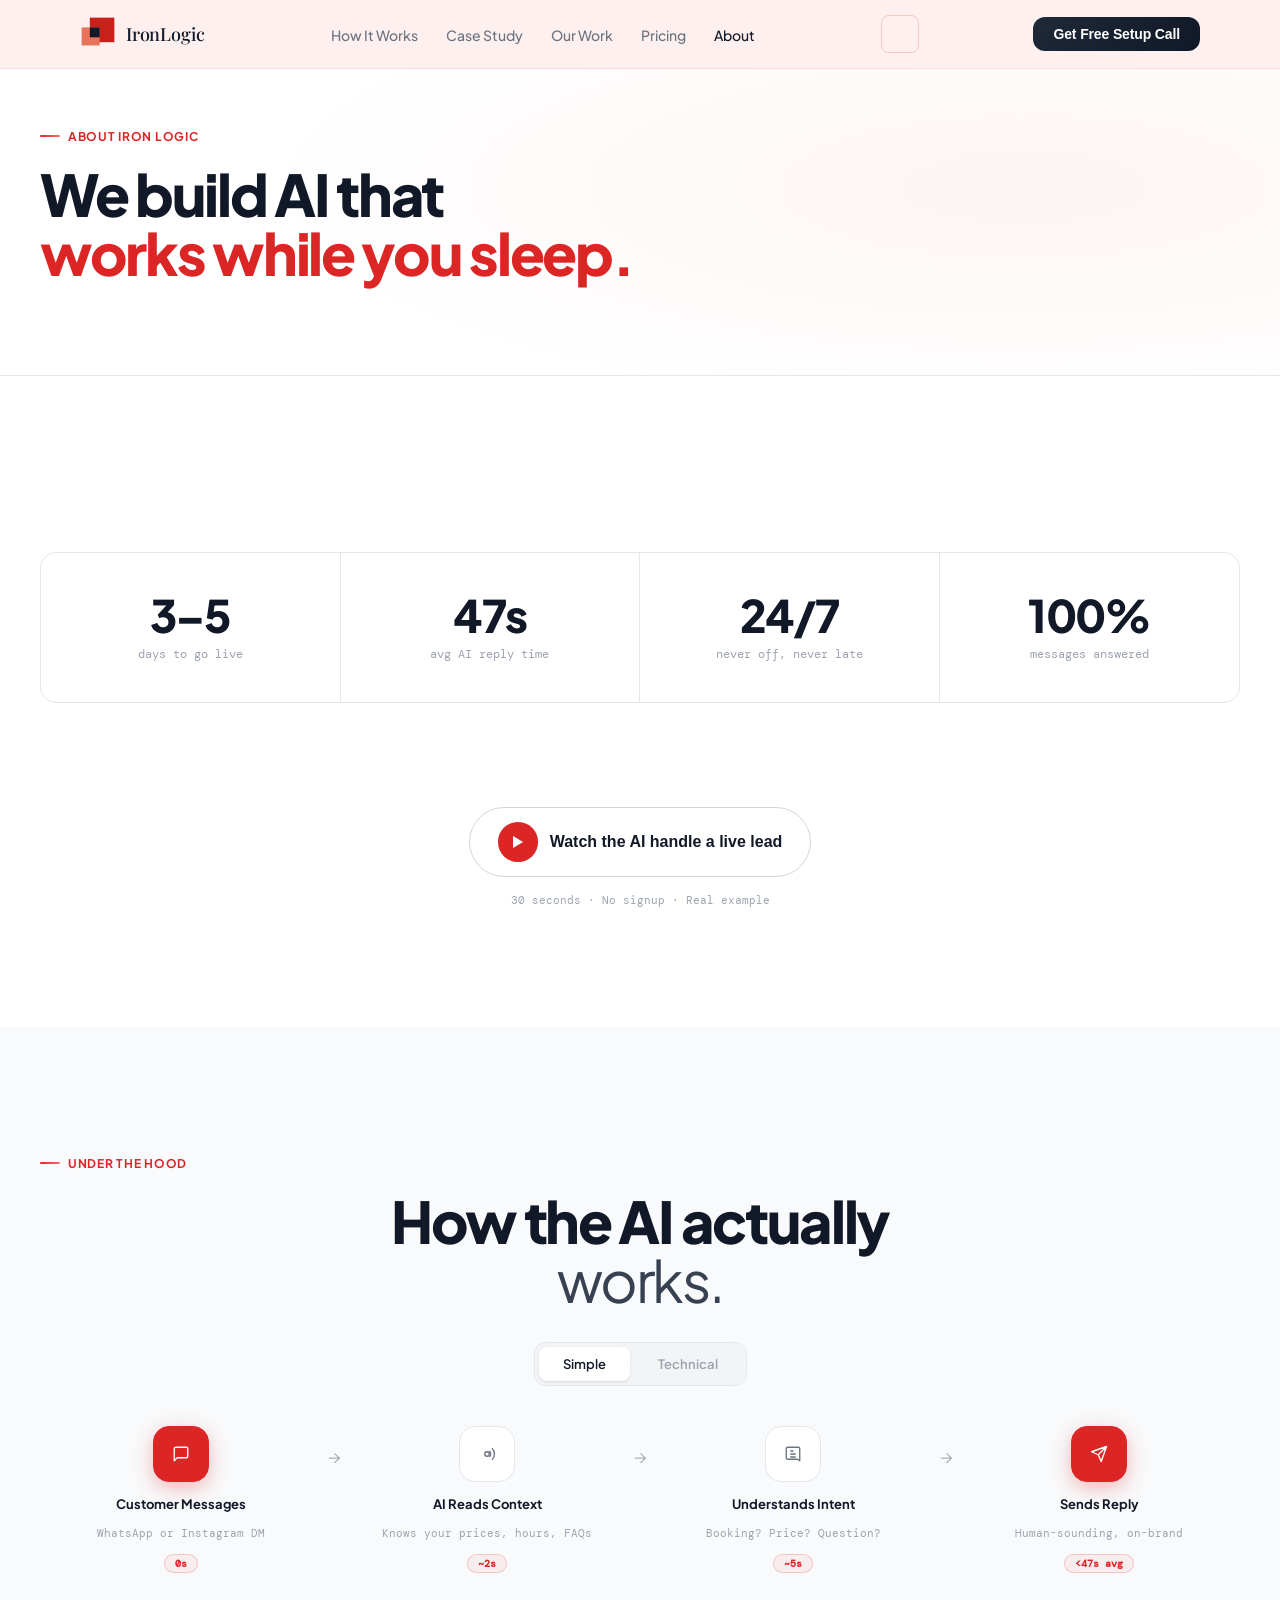
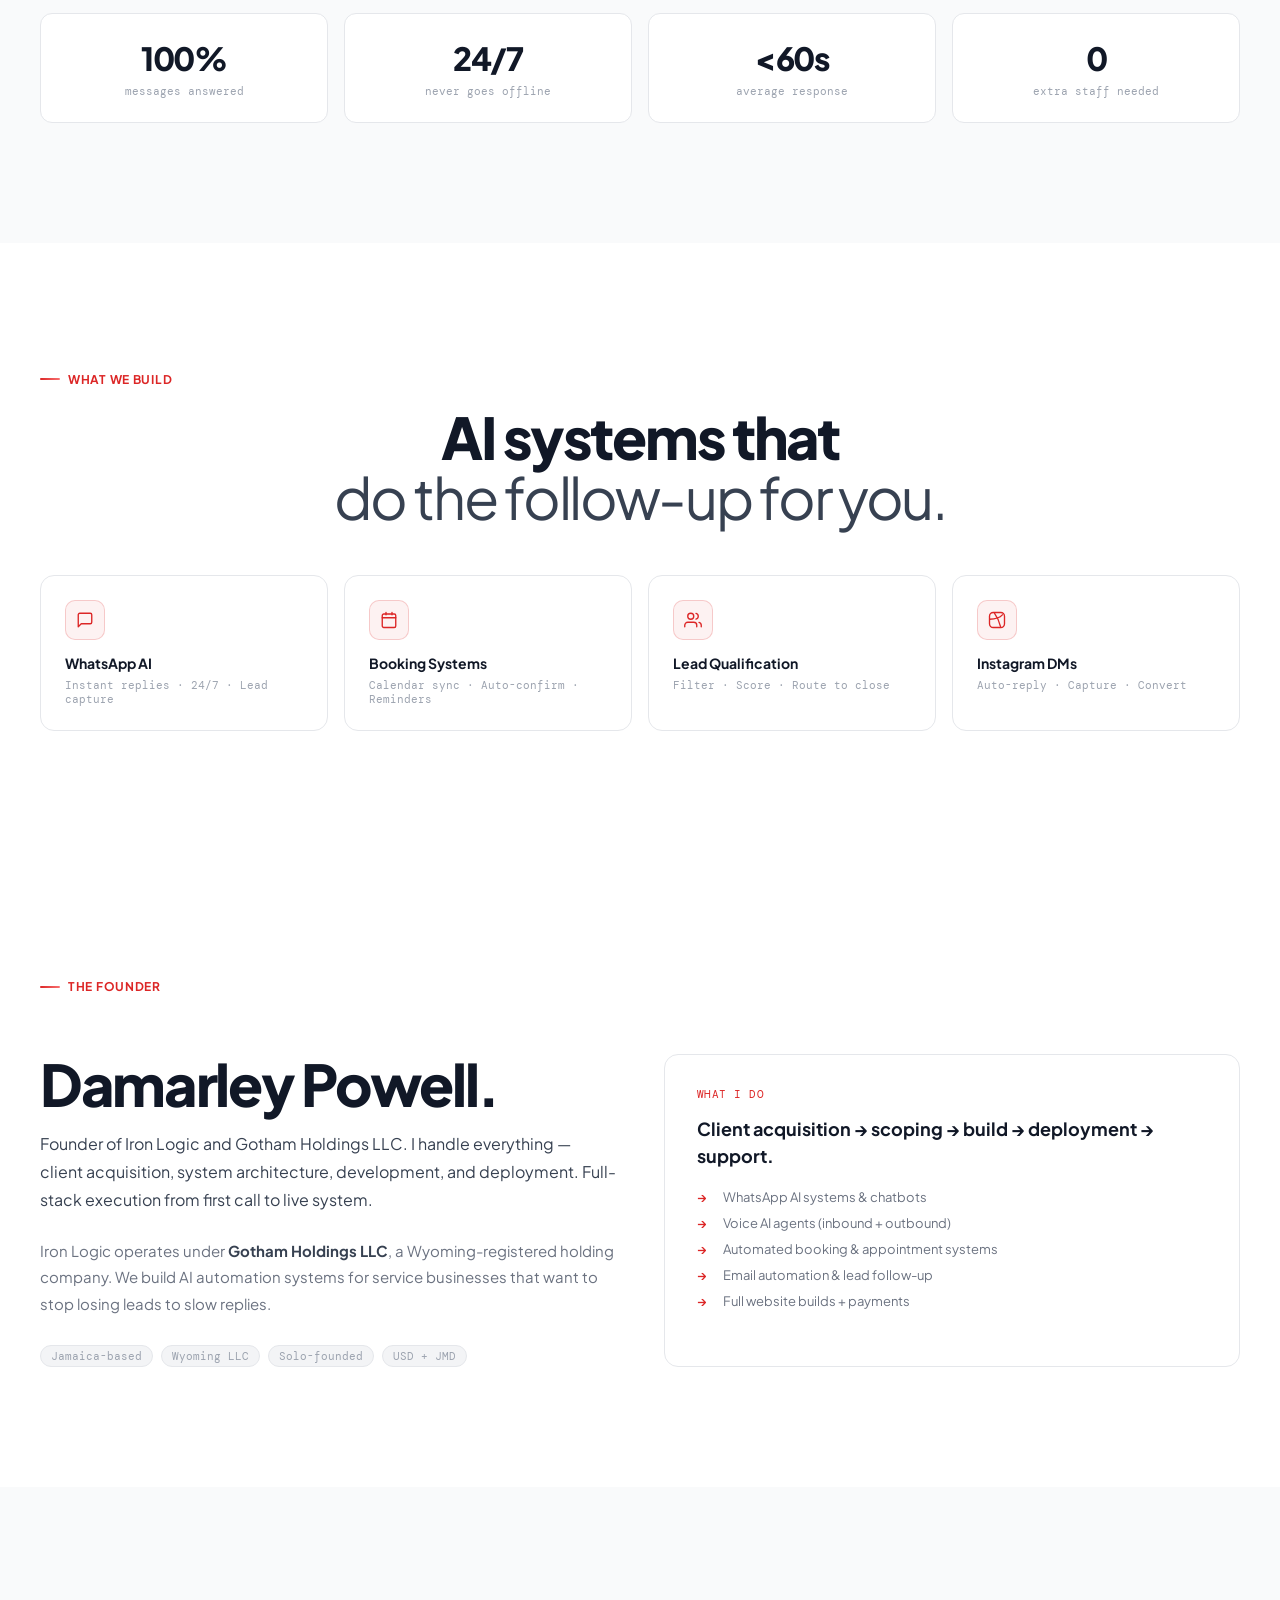
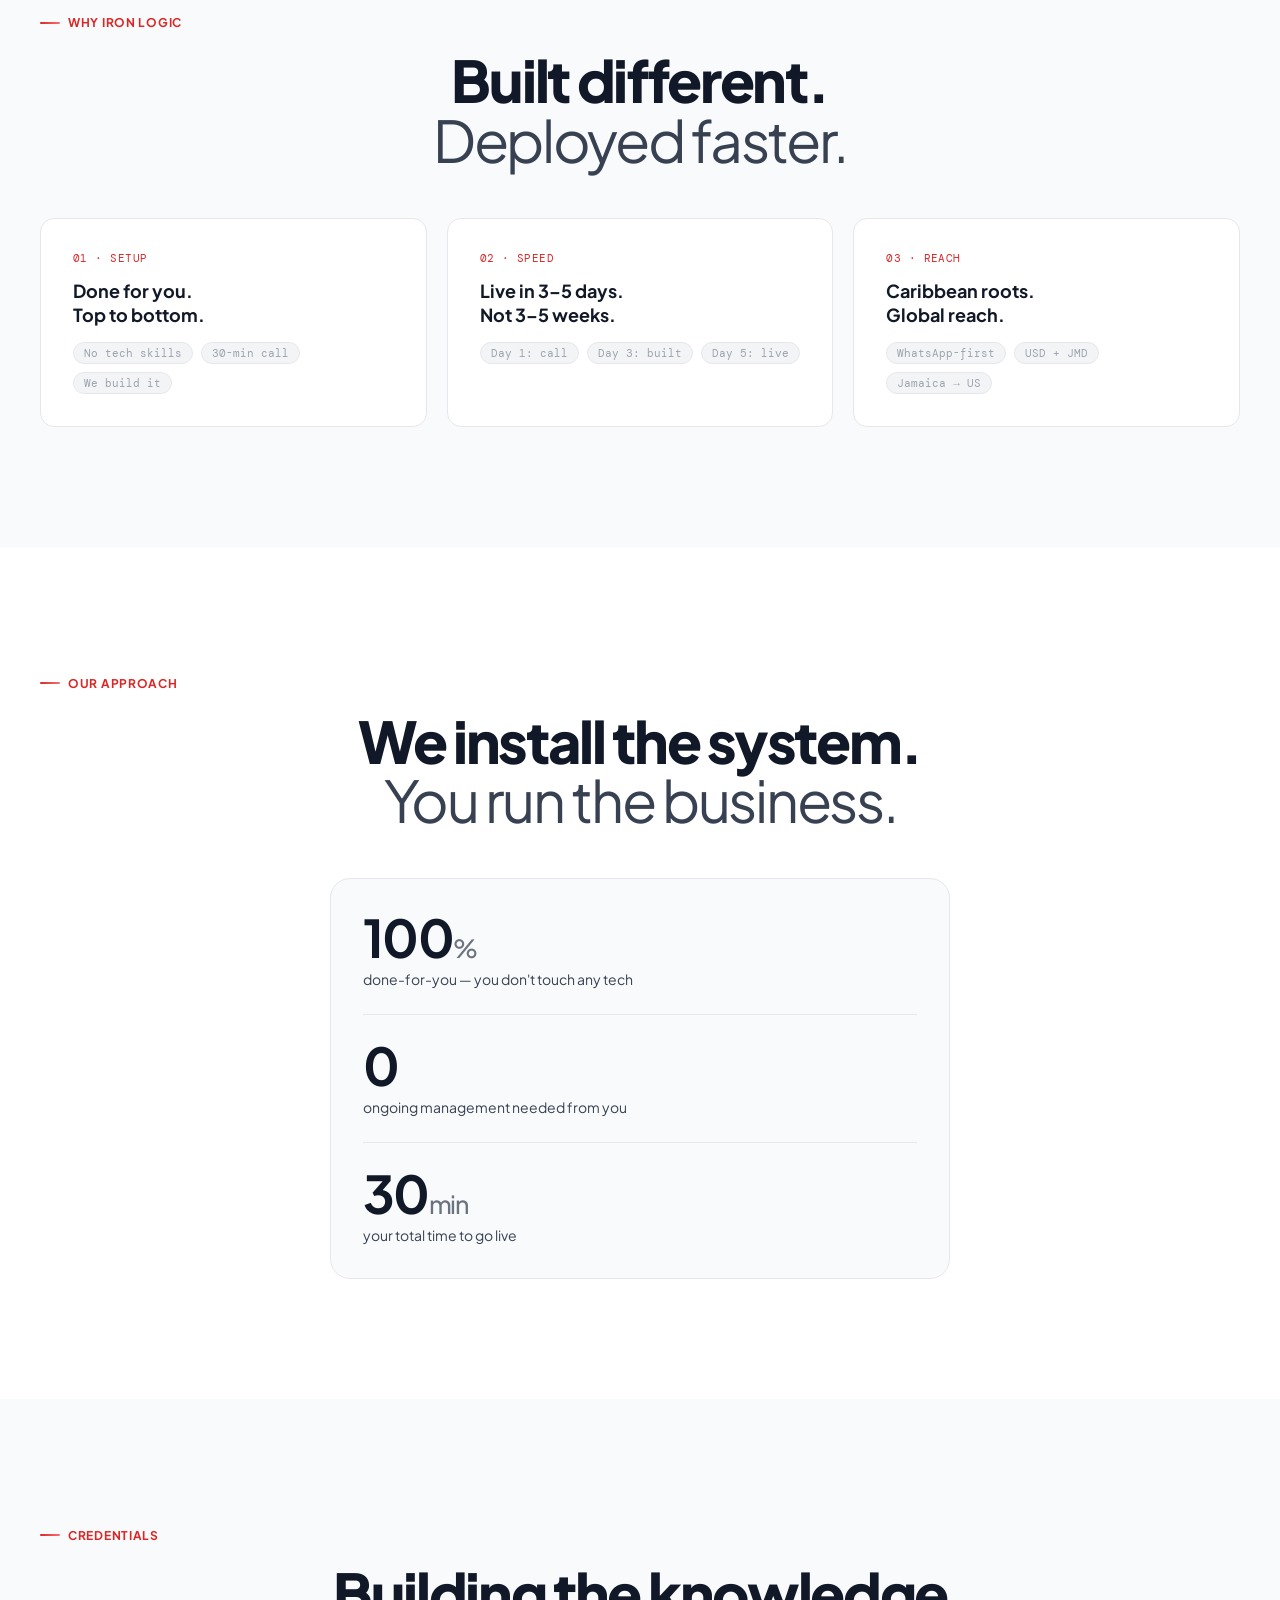
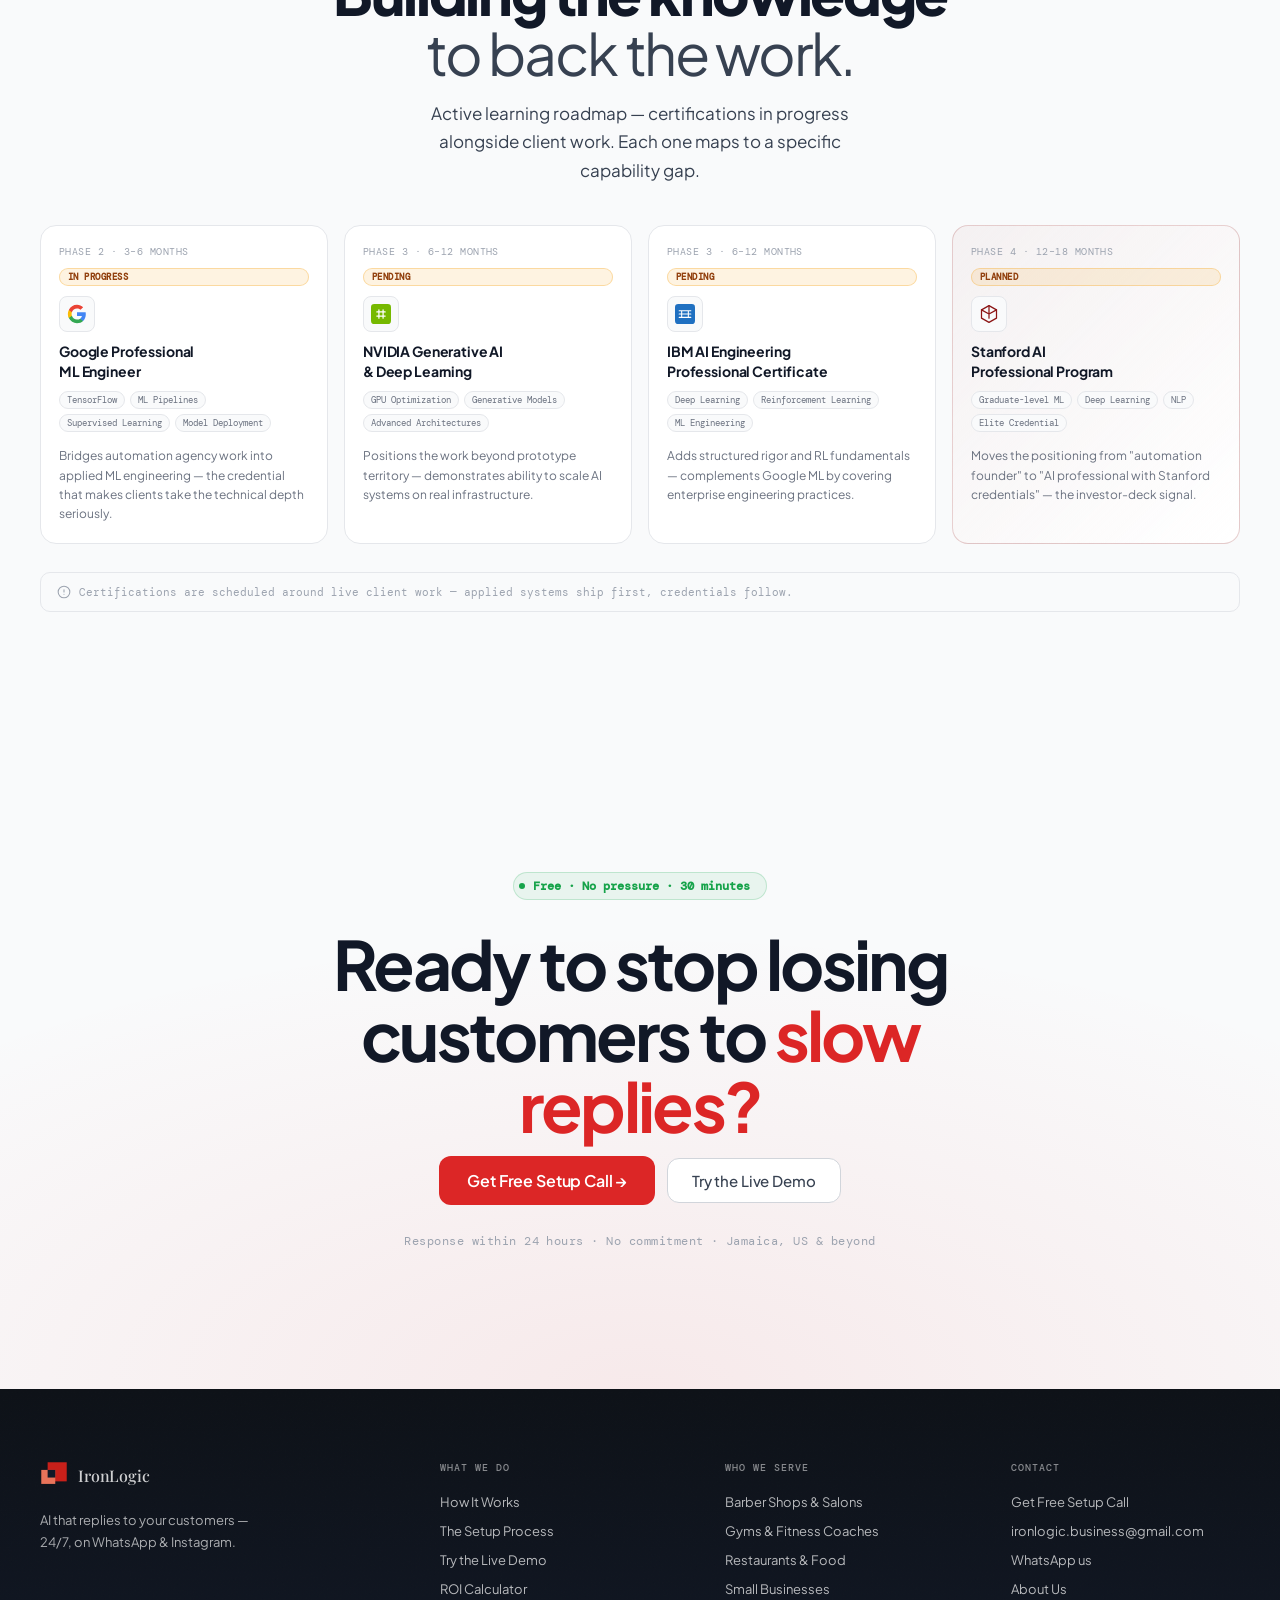
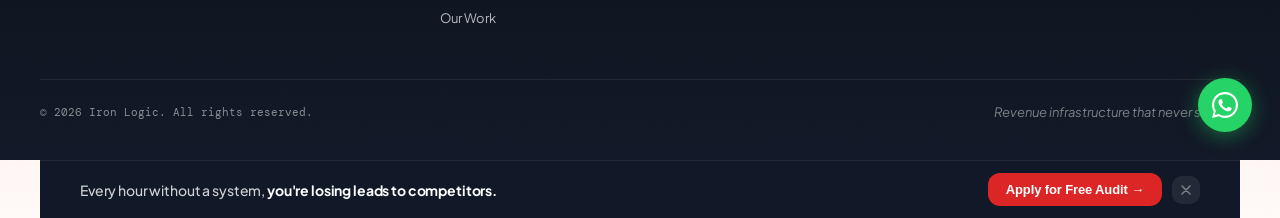
==== commit dc08e81e: "Add analytics charts, ML playground, certifications, and clean all client name refs - case-study.htm" ====
--- a/about.html
+++ b/about.html
@@ -136,9 +136,10 @@
         <div class="as-l">never off, never late</div>
       </div>
       <div class="as-item">
-        <div class="as-n">J$2.4M</div>
-        <div class="as-l">added for first client</div>
-      </div>
+        <div class="as-n">100%</div>
+        <div class="as-l">messages answered</div>
+      </div>
+    </div>
     <div class="about-play-wrap rv">
       <button class="about-play-btn" id="about-play-btn" type="button">
         <div class="about-play-ring"></div>
@@ -146,7 +147,6 @@
         Watch the AI handle a live lead
       </button>
       <div style="font-family:var(--mono);font-size:11px;color:var(--ink4)">30 seconds · No signup · Real example</div>
-    </div>
     </div>
   </div>
 </section>
@@ -265,6 +265,40 @@
           <div class="tf-box">Priority routing</div>
         </div>
       </div>
+
+      <div style="margin-top:24px">
+        <a href="playground.html" class="btn-primary mag" style="text-decoration:none;display:inline-flex">Try the ML Playground →</a>
+        <span style="font-family:var(--mono);font-size:11px;color:var(--ink4);margin-left:14px">Interactive linear regression, gradient descent &amp; Bayesian classification</span>
+      </div>
+
+      <!-- ML MATH FOUNDATIONS -->
+      <div class="tech-math-grid rv">
+        <div class="tmg-hdr">Mathematical Foundations</div>
+        <div class="tmg-card">
+          <div class="tmg-title">Linear Algebra</div>
+          <div class="tmg-desc">Messages are embedded as vectors in high-dimensional space. Cosine similarity finds semantically related queries. SVD reduces dimensionality in RAG retrieval.</div>
+          <div class="tmg-formula">sim(A,B) = (A·B) / (‖A‖ · ‖B‖)</div>
+          <div class="tmg-chips"><span class="tech-pill">Vector embeddings</span><span class="tech-pill">SVD</span><span class="tech-pill">Cosine similarity</span></div>
+        </div>
+        <div class="tmg-card">
+          <div class="tmg-title">Calculus — Gradient Descent</div>
+          <div class="tmg-desc">Prompt optimization uses gradient-based techniques to minimize loss on classification tasks. The chain rule propagates error signals through the LLM fine-tuning pipeline.</div>
+          <div class="tmg-formula">θ ← θ − α · ∇L(θ)</div>
+          <div class="tmg-chips"><span class="tech-pill">Backpropagation</span><span class="tech-pill">Learning rate</span><span class="tech-pill">Loss minimization</span></div>
+        </div>
+        <div class="tmg-card">
+          <div class="tmg-title">Probability — Bayesian Routing</div>
+          <div class="tmg-desc">Intent classification returns a probability distribution over classes (booking, price, FAQ, complaint). The highest posterior probability determines routing — Bayes' theorem updates priors from conversation history.</div>
+          <div class="tmg-formula">P(y|x) = P(x|y)·P(y) / P(x)</div>
+          <div class="tmg-chips"><span class="tech-pill">Softmax output</span><span class="tech-pill">Prior updating</span><span class="tech-pill">Confidence thresholds</span></div>
+        </div>
+        <div class="tmg-card">
+          <div class="tmg-title">Statistics — OLS Regression</div>
+          <div class="tmg-desc">Lead-to-booking conversion rates are modeled as a linear function of response time. OLS fits the line minimizing squared residuals — used to project per-business ROI in the audit.</div>
+          <div class="tmg-formula">β = (XᵀX)⁻¹ · Xᵀy</div>
+          <div class="tmg-chips"><span class="tech-pill">R² goodness-of-fit</span><span class="tech-pill">Residual analysis</span><span class="tech-pill">Confidence intervals</span></div>
+        </div>
+      </div>
     </div>
   </div>
 </section>
@@ -307,8 +341,41 @@
   </div>
 </section>
 
+<!-- FOUNDER -->
+<section class="sec" style="background:var(--bg)">
+  <div class="sec-w">
+    <span class="eyebrow rv" style="justify-content:center">The Founder</span>
+    <div class="about-founder-grid rv">
+      <div class="about-founder-left">
+        <h2 class="sec-h" style="margin:0 0 16px">Damarley Powell.</h2>
+        <p style="color:var(--ink2);line-height:1.75;font-size:16px;margin:0 0 24px">Founder of Iron Logic and Gotham Holdings LLC. I handle everything — client acquisition, system architecture, development, and deployment. Full-stack execution from first call to live system.</p>
+        <p style="color:var(--ink3);line-height:1.75;font-size:15px;margin:0 0 28px">Iron Logic operates under <strong style="color:var(--ink2)">Gotham Holdings LLC</strong>, a Wyoming-registered holding company. We build AI automation systems for service businesses that want to stop losing leads to slow replies.</p>
+        <div class="about-founder-tags">
+          <span class="about-tag">Jamaica-based</span>
+          <span class="about-tag">Wyoming LLC</span>
+          <span class="about-tag">Solo-founded</span>
+          <span class="about-tag">USD + JMD</span>
+        </div>
+      </div>
+      <div class="about-founder-right">
+        <div class="about-why-card tilt" style="height:100%">
+          <div class="about-why-num">What I do</div>
+          <div class="about-why-h" style="font-size:18px;line-height:1.5">Client acquisition → scoping → build → deployment → support.</div>
+          <div style="margin-top:20px;display:flex;flex-direction:column;gap:10px">
+            <div style="font-size:13px;color:var(--ink3);display:flex;align-items:flex-start;gap:10px"><span style="color:var(--red);font-weight:600;min-width:16px">→</span>WhatsApp AI systems &amp; chatbots</div>
+            <div style="font-size:13px;color:var(--ink3);display:flex;align-items:flex-start;gap:10px"><span style="color:var(--red);font-weight:600;min-width:16px">→</span>Voice AI agents (inbound + outbound)</div>
+            <div style="font-size:13px;color:var(--ink3);display:flex;align-items:flex-start;gap:10px"><span style="color:var(--red);font-weight:600;min-width:16px">→</span>Automated booking &amp; appointment systems</div>
+            <div style="font-size:13px;color:var(--ink3);display:flex;align-items:flex-start;gap:10px"><span style="color:var(--red);font-weight:600;min-width:16px">→</span>Email automation &amp; lead follow-up</div>
+            <div style="font-size:13px;color:var(--ink3);display:flex;align-items:flex-start;gap:10px"><span style="color:var(--red);font-weight:600;min-width:16px">→</span>Full website builds + payments</div>
+          </div>
+        </div>
+      </div>
+    </div>
+  </div>
+</section>
+
 <!-- WHY DIFFERENT -->
-<section class="sec" style="background:var(--bg)">
+<section class="sec" style="background:var(--bg2)">
   <div class="sec-w">
     <span class="eyebrow rv" style="justify-content:center">Why Iron Logic</span>
     <h2 class="sec-h rv" style="text-align:center">Built different.<br><span class="muted">Deployed faster.</span></h2>
@@ -332,7 +399,7 @@
         </div>
       </div>
       <div class="about-why-card tilt">
-        <div class="about-why-num">03 · Market</div>
+        <div class="about-why-num">03 · Reach</div>
         <div class="about-why-h">Caribbean roots.<br>Global reach.</div>
         <div class="about-why-tags">
           <span class="about-tag">WhatsApp-first</span>
@@ -345,7 +412,7 @@
 </section>
 
 <!-- HOW WE WORK -->
-<section class="sec" style="background:var(--bg2)">
+<section class="sec" style="background:var(--bg)">
   <div class="sec-w">
     <span class="eyebrow rv" style="justify-content:center">Our Approach</span>
     <h2 class="sec-h rv" style="text-align:center">We install the system.<br><span class="muted">You run the business.</span></h2>
@@ -353,6 +420,83 @@
       <div class="stat-item"><div class="stat-n">100<sub>%</sub></div><div class="stat-l">done-for-you — you don't touch any tech</div></div>
       <div class="stat-item"><div class="stat-n">0</div><div class="stat-l">ongoing management needed from you</div></div>
       <div class="stat-item"><div class="stat-n">30<sub>min</sub></div><div class="stat-l">your total time to go live</div></div>
+    </div>
+  </div>
+</section>
+
+<!-- CERTIFICATIONS -->
+<section class="sec" style="background:var(--bg2)">
+  <div class="sec-w">
+    <span class="eyebrow rv" style="justify-content:center">Credentials</span>
+    <h2 class="sec-h rv" style="text-align:center">Building the knowledge<br><span class="muted">to back the work.</span></h2>
+    <p class="sec-p rv" style="text-align:center;max-width:480px;margin:10px auto 40px">Active learning roadmap — certifications in progress alongside client work. Each one maps to a specific capability gap.</p>
+    <div class="cert-grid rv">
+      <div class="cert-card tilt">
+        <div class="cert-phase">Phase 2 · 3–6 months</div>
+        <div class="cert-badge pending">In Progress</div>
+        <div class="cert-logo google-logo">
+          <svg width="20" height="20" viewBox="0 0 24 24" fill="none"><path d="M22.56 12.25c0-.78-.07-1.53-.2-2.25H12v4.26h5.92c-.26 1.37-1.04 2.53-2.21 3.31v2.77h3.57c2.08-1.92 3.28-4.74 3.28-8.09z" fill="#4285F4"/><path d="M12 23c2.97 0 5.46-.98 7.28-2.66l-3.57-2.77c-.98.66-2.23 1.06-3.71 1.06-2.86 0-5.29-1.93-6.16-4.53H2.18v2.84C3.99 20.53 7.7 23 12 23z" fill="#34A853"/><path d="M5.84 14.09c-.22-.66-.35-1.36-.35-2.09s.13-1.43.35-2.09V7.07H2.18C1.43 8.55 1 10.22 1 12s.43 3.45 1.18 4.93l2.85-2.22.81-.62z" fill="#FBBC05"/><path d="M12 5.38c1.62 0 3.06.56 4.21 1.64l3.15-3.15C17.45 2.09 14.97 1 12 1 7.7 1 3.99 3.47 2.18 7.07l3.66 2.84c.87-2.6 3.3-4.53 6.16-4.53z" fill="#EA4335"/></svg>
+        </div>
+        <div class="cert-name">Google Professional<br>ML Engineer</div>
+        <div class="cert-skills">
+          <span class="cert-skill">TensorFlow</span>
+          <span class="cert-skill">ML Pipelines</span>
+          <span class="cert-skill">Supervised Learning</span>
+          <span class="cert-skill">Model Deployment</span>
+        </div>
+        <div class="cert-why">Bridges automation agency work into applied ML engineering — the credential that makes clients take the technical depth seriously.</div>
+      </div>
+
+      <div class="cert-card tilt">
+        <div class="cert-phase">Phase 3 · 6–12 months</div>
+        <div class="cert-badge pending">Pending</div>
+        <div class="cert-logo nvidia-logo">
+          <svg width="20" height="20" viewBox="0 0 24 24" fill="none"><rect width="24" height="24" rx="4" fill="#76B900"/><path d="M9.5 7v10M14.5 7v10M7 9.5h10M7 14.5h10" stroke="#fff" stroke-width="1.5" stroke-linecap="round"/></svg>
+        </div>
+        <div class="cert-name">NVIDIA Generative AI<br>&amp; Deep Learning</div>
+        <div class="cert-skills">
+          <span class="cert-skill">GPU Optimization</span>
+          <span class="cert-skill">Generative Models</span>
+          <span class="cert-skill">Advanced Architectures</span>
+        </div>
+        <div class="cert-why">Positions the work beyond prototype territory — demonstrates ability to scale AI systems on real infrastructure.</div>
+      </div>
+
+      <div class="cert-card tilt">
+        <div class="cert-phase">Phase 3 · 6–12 months</div>
+        <div class="cert-badge pending">Pending</div>
+        <div class="cert-logo ibm-logo">
+          <svg width="20" height="20" viewBox="0 0 24 24" fill="none"><rect width="24" height="24" rx="4" fill="#1F70C1"/><path d="M5 8h14M5 12h14M5 16h14M8 8v8M16 8v8" stroke="#fff" stroke-width="1.3" stroke-linecap="round"/></svg>
+        </div>
+        <div class="cert-name">IBM AI Engineering<br>Professional Certificate</div>
+        <div class="cert-skills">
+          <span class="cert-skill">Deep Learning</span>
+          <span class="cert-skill">Reinforcement Learning</span>
+          <span class="cert-skill">ML Engineering</span>
+        </div>
+        <div class="cert-why">Adds structured rigor and RL fundamentals — complements Google ML by covering enterprise engineering practices.</div>
+      </div>
+
+      <div class="cert-card tilt cert-card-featured">
+        <div class="cert-phase">Phase 4 · 12–18 months</div>
+        <div class="cert-badge pending">Planned</div>
+        <div class="cert-logo stanford-logo">
+          <svg width="20" height="20" viewBox="0 0 24 24" fill="none"><path d="M12 2L3 7v10l9 5 9-5V7L12 2z" stroke="#8C1515" stroke-width="1.5" stroke-linejoin="round"/><path d="M12 2v15M3 7l9 5 9-5" stroke="#8C1515" stroke-width="1.5" stroke-linecap="round" stroke-linejoin="round"/></svg>
+        </div>
+        <div class="cert-name">Stanford AI<br>Professional Program</div>
+        <div class="cert-skills">
+          <span class="cert-skill">Graduate-level ML</span>
+          <span class="cert-skill">Deep Learning</span>
+          <span class="cert-skill">NLP</span>
+          <span class="cert-skill">Elite Credential</span>
+        </div>
+        <div class="cert-why">Moves the positioning from "automation founder" to "AI professional with Stanford credentials" — the investor-deck signal.</div>
+      </div>
+    </div>
+
+    <div class="cert-note rv">
+      <svg width="14" height="14" viewBox="0 0 24 24" fill="none"><circle cx="12" cy="12" r="10" stroke="currentColor" stroke-width="1.8"/><path d="M12 8v4M12 16h.01" stroke="currentColor" stroke-width="1.8" stroke-linecap="round"/></svg>
+      Certifications are scheduled around live client work — applied systems ship first, credentials follow.
     </div>
   </div>
 </section>
--- a/style.css
+++ b/style.css
@@ -1321,8 +1321,8 @@
 /* DEMO PIPELINE */
 .demo-pipeline{background:var(--bg);border:1px solid var(--border);border-radius:12px;padding:16px;margin-top:16px;display:none}
 .demo-pipeline.active{display:block}
-.dp-hdr{display:flex;align-items:center;gap:8px;margin-bottom:12px;font-family:var(--mono);font-size:10px;color:var(--ink4);text-transform:uppercase;letter-spacing:.07em}
-.dp-hdr-dot{width:6px;height:6px;border-radius:50%;background:var(--red);flex-shrink:0}
+.pipeline-hdr{display:flex;align-items:center;gap:8px;margin-bottom:12px;font-family:var(--mono);font-size:10px;color:var(--ink4);text-transform:uppercase;letter-spacing:.07em}
+.pipeline-hdr-dot{width:6px;height:6px;border-radius:50%;background:var(--red);flex-shrink:0}
 .dp-stages{display:flex;flex-direction:column;gap:3px}
 .dp-stage{display:flex;align-items:center;gap:10px;padding:7px 10px;border-radius:7px;transition:background .15s}
 .dp-dot{width:7px;height:7px;border-radius:50%;background:var(--border2);flex-shrink:0;transition:background .2s,box-shadow .2s}
@@ -1534,3 +1534,137 @@
 .about-play-btn:hover .about-play-icon{transform:scale(1.1);box-shadow:0 4px 16px rgba(220,38,38,.4)}
 .about-play-ring{position:absolute;width:40px;height:40px;border-radius:50%;border:2px solid rgba(220,38,38,.3);animation:playRing 2s ease-out infinite;pointer-events:none}
 @keyframes playRing{0%{transform:scale(1);opacity:.8}100%{transform:scale(2.2);opacity:0}}
+
+/* ─── PROOF GRID CHARTS ─── */
+.pc{cursor:pointer;display:flex;flex-direction:column;gap:0}
+.pc-top{display:flex;align-items:flex-start;justify-content:space-between;gap:8px;margin-bottom:4px}
+.pc-proj-badge{font-family:var(--mono);font-size:9px;font-weight:700;letter-spacing:.06em;text-transform:uppercase;color:#b45309;background:#fef3c7;border:1px solid #fde68a;border-radius:100px;padding:2px 8px;flex-shrink:0;margin-top:2px}
+/* Mini before/after bars inside proof cards */
+.pc-chart{margin:10px 0 8px;display:flex;flex-direction:column;gap:5px}
+.pcb-row{display:flex;align-items:center;gap:6px}
+.pcb-lbl{font-family:var(--mono);font-size:9px;color:var(--ink4);width:32px;flex-shrink:0;text-transform:uppercase;letter-spacing:.04em}
+.pcb-track{flex:1;height:6px;background:var(--bg3);border-radius:3px;overflow:hidden}
+.pcb-fill{height:100%;border-radius:3px;width:0;transition:width 1.2s cubic-bezier(.16,1,.3,1)}
+.pcb-fill.pcb-before{background:var(--border2)}
+.pcb-fill.pcb-after{background:var(--red)}
+.pcb-val{font-family:var(--mono);font-size:9px;color:var(--ink3);width:44px;text-align:right;flex-shrink:0}
+/* Trigger bar animation when card enters view */
+.rv.in .pcb-fill{width:var(--w)}
+
+/* Disclaimer strip */
+.pf-disclaimer{display:flex;align-items:center;gap:8px;background:#fef9ec;border:1px solid #fde68a;border-radius:10px;padding:10px 16px;font-family:var(--mono);font-size:12px;color:#92400e;margin:16px 0;max-width:600px;margin-left:auto;margin-right:auto}
+
+/* ─── PROOF CARD CLICK → DETAIL PANEL ─── */
+/* Make detail panel way more readable */
+.dp-body{padding:28px 32px 32px}
+.dp-meta{display:flex;align-items:center;gap:10px;flex-wrap:wrap;margin-bottom:20px}
+.dp-col{background:var(--bg2);border:1px solid var(--border);border-radius:10px;padding:12px 16px}
+.dp-col-label{font-family:var(--mono);font-size:10px;color:var(--ink4);text-transform:uppercase;letter-spacing:.06em;margin-bottom:4px}
+.dp-col-val{font-size:15px;font-weight:700;color:var(--ink)}
+/* Bar rows inside detail panel */
+.dp-bar-row{margin-bottom:16px}
+.dp-bar-label{font-size:13px;font-weight:600;color:var(--ink);margin-bottom:6px}
+.dp-bar-pair{display:flex;flex-direction:column;gap:4px}
+.dp-bar-item{display:flex;align-items:center;gap:8px}
+.dp-bar-tag{font-family:var(--mono);font-size:10px;color:var(--ink4);width:36px;flex-shrink:0}
+.dp-bar-track{flex:1;height:10px;background:var(--bg3);border-radius:5px;overflow:hidden}
+.dp-bar-fill{height:100%;border-radius:5px;transition:width 1s cubic-bezier(.16,1,.3,1)}
+.dp-bar-fill.before-fill{background:var(--border2)}
+.dp-bar-fill.after-fill{background:var(--red)}
+.dp-bar-val{font-family:var(--mono);font-size:11px;color:var(--ink3);min-width:52px;text-align:right}
+.dp-bottom{display:grid;grid-template-columns:1fr 1fr;gap:12px;margin-top:20px;padding-top:20px;border-top:1px solid var(--border)}
+.dp-kpi{background:var(--bg2);border:1px solid var(--border);border-radius:10px;padding:14px 16px;text-align:center}
+.dp-kpi-n{font-size:22px;font-weight:800;color:var(--ink);letter-spacing:-.03em}
+.dp-kpi-l{font-size:11px;color:var(--ink4);font-family:var(--mono);margin-top:4px}
+
+/* ─── TEXT CONTRAST FIXES ─── */
+/* PSR text in our-work cards — was too faint */
+.ow-psr-text{font-family:var(--mono);font-size:13px;color:var(--ink2);line-height:1.6;margin:2px 0 0}
+.ow-card.dark .ow-psr-text{color:rgba(255,255,255,.65)}
+/* Proof card industry label */
+.pc-i{font-size:11px;font-weight:700;color:var(--ink3);letter-spacing:.04em;text-transform:uppercase;font-family:var(--mono)}
+/* Proof card number */
+.pc-n{font-size:clamp(32px,4vw,44px);font-weight:800;letter-spacing:-.04em;color:var(--ink);line-height:1;margin:4px 0}
+/* Proof card label */
+.pc-l{font-size:13px;color:var(--ink2);font-weight:500;line-height:1.4}
+/* Proof card meta */
+.pc-m{font-family:var(--mono);font-size:10px;color:var(--ink4);margin-top:8px}
+/* Click hint */
+.pc::after{content:'Click for breakdown →';font-family:var(--mono);font-size:9px;color:var(--red);opacity:0;transition:opacity .2s;margin-top:6px;letter-spacing:.04em;font-weight:600;display:block}
+.pc:hover::after{opacity:1}
+
+/* Detail panel compare grid */
+.dp-compare-grid{background:var(--bg2);border:1px solid var(--border);border-radius:12px;overflow:hidden;margin-bottom:20px}
+.dp-compare-hdr{display:grid;grid-template-columns:1fr 1fr 1fr;padding:10px 16px;background:var(--bg3);border-bottom:1px solid var(--border);font-family:var(--mono);font-size:10px;font-weight:700;color:var(--ink4);text-transform:uppercase;letter-spacing:.06em}
+.dp-compare-row{display:grid;grid-template-columns:1fr 1fr 1fr;padding:12px 16px;border-bottom:1px solid var(--border);align-items:center}
+.dp-compare-row:last-child{border-bottom:none}
+.dcr-k{font-size:13px;font-weight:600;color:var(--ink)}
+.dcr-b{font-family:var(--mono);font-size:12px;color:var(--ink4)}
+.dcr-a{font-family:var(--mono);font-size:12px;color:var(--red);font-weight:700}
+.dp-proj-notice{grid-column:span 1;font-family:var(--mono);font-size:10px;color:#92400e;background:#fef9ec;border:1px solid #fde68a;border-radius:8px;padding:6px 12px;margin-top:4px;width:100%;grid-column:span 3}
+/* Redefine dp-meta to accept the new col layout */
+.dp-meta{display:flex;flex-wrap:wrap;gap:10px;margin-bottom:20px;align-items:flex-start}
+.dp-proj-notice{font-family:var(--mono);font-size:10px;color:#92400e;background:#fef9ec;border:1px solid #fde68a;border-radius:8px;padding:6px 12px;width:100%}
+/* Bar section */
+.dp-bar-section{margin-bottom:16px}
+.dp-bars-title{font-family:var(--mono);font-size:10px;font-weight:700;color:var(--ink4);text-transform:uppercase;letter-spacing:.07em;margin-bottom:14px}
+@media(max-width:540px){
+  .dp-compare-hdr,.dp-compare-row{grid-template-columns:1fr 80px 80px}
+  .dp-bottom{grid-template-columns:1fr 1fr}
+  .detail-panel{border-radius:16px!important}
+}
+
+/* ─── DETAIL PANEL WHY SECTION ─── */
+#dp-why{margin-top:20px;padding-top:18px;border-top:1px solid var(--border)}
+.dp-why-title{font-family:var(--mono);font-size:10px;font-weight:700;color:var(--ink4);text-transform:uppercase;letter-spacing:.07em;margin-bottom:10px}
+.dp-why-item{display:flex;gap:10px;font-size:13px;color:var(--ink2);line-height:1.6;margin-bottom:8px;align-items:flex-start}
+.dp-why-dot{color:var(--red);font-weight:700;flex-shrink:0;margin-top:1px}
+
+/* ─── ANALYTICS CHARTS ─── */
+.analytics-grid{display:grid;grid-template-columns:1fr 1fr;gap:20px;margin-top:8px}
+.analytics-card-wide{grid-column:span 2}
+.analytics-card{background:var(--bg);border:1px solid var(--border);border-radius:16px;padding:20px 22px;overflow:hidden}
+.ac-hdr{margin-bottom:14px}
+.ac-title{font-size:13px;font-weight:700;color:var(--ink);letter-spacing:-.01em}
+.ac-formula{font-family:var(--mono);font-size:10px;color:var(--red);margin-top:3px;opacity:.85}
+.ac-svg{width:100%;height:auto;display:block}
+.ac-footer{font-family:var(--mono);font-size:9.5px;color:var(--ink4);margin-top:10px;line-height:1.5}
+@media(max-width:768px){
+  .analytics-grid{grid-template-columns:1fr}
+  .analytics-card-wide{grid-column:span 1}
+}
+
+/* ─── CERTIFICATIONS ─── */
+.cert-grid{display:grid;grid-template-columns:repeat(4,1fr);gap:16px;margin-top:8px}
+.cert-card{background:var(--bg);border:1px solid var(--border);border-radius:16px;padding:20px 18px;display:flex;flex-direction:column;gap:10px;position:relative;overflow:hidden;transition:border-color .2s,box-shadow .2s}
+.cert-card:hover{border-color:rgba(220,38,38,.25);box-shadow:0 8px 32px rgba(220,38,38,.06)}
+.cert-card-featured{border-color:rgba(140,21,21,.2);background:linear-gradient(135deg,rgba(140,21,21,.04),var(--bg))}
+.cert-phase{font-family:var(--mono);font-size:9.5px;color:var(--ink4);letter-spacing:.05em;text-transform:uppercase}
+.cert-badge{display:inline-block;font-family:var(--mono);font-size:9px;font-weight:700;padding:2px 8px;border-radius:100px;letter-spacing:.05em;text-transform:uppercase}
+.cert-badge.pending{background:rgba(245,158,11,.12);color:#92400e;border:1px solid rgba(245,158,11,.3)}
+.cert-logo{width:36px;height:36px;border-radius:8px;border:1px solid var(--border);display:flex;align-items:center;justify-content:center;background:var(--bg2)}
+.cert-name{font-size:14px;font-weight:700;color:var(--ink);line-height:1.4;letter-spacing:-.01em}
+.cert-skills{display:flex;flex-wrap:wrap;gap:5px}
+.cert-skill{font-family:var(--mono);font-size:9px;padding:2px 7px;border-radius:100px;background:var(--bg2);border:1px solid var(--border);color:var(--ink3)}
+.cert-why{font-size:12px;color:var(--ink3);line-height:1.6;margin-top:4px}
+.cert-note{display:flex;align-items:center;gap:8px;font-family:var(--mono);font-size:11px;color:var(--ink4);margin-top:28px;padding:12px 16px;background:var(--bg2);border:1px solid var(--border);border-radius:10px}
+@media(max-width:1024px){.cert-grid{grid-template-columns:repeat(2,1fr)}}
+@media(max-width:640px){.cert-grid{grid-template-columns:1fr}}
+
+/* ─── ML MATH GRID ─── */
+.tech-math-grid{margin-top:32px}
+.tmg-hdr{font-family:var(--mono);font-size:10px;font-weight:700;color:var(--ink4);text-transform:uppercase;letter-spacing:.07em;margin-bottom:16px}
+.tech-math-grid .tmg-card{background:var(--bg);border:1px solid var(--border);border-radius:12px;padding:16px 18px;margin-bottom:12px}
+.tmg-title{font-size:13px;font-weight:700;color:var(--ink);margin-bottom:6px}
+.tmg-desc{font-size:12px;color:var(--ink3);line-height:1.65;margin-bottom:10px}
+.tmg-formula{font-family:var(--mono);font-size:12px;color:var(--red);background:var(--red-bg);border:1px solid var(--red-border);border-radius:6px;padding:5px 10px;display:inline-block;margin-bottom:10px;letter-spacing:.02em}
+.tmg-chips{display:flex;flex-wrap:wrap;gap:6px}
+
+/* ─── ABOUT FOUNDER ─── */
+.about-founder-grid{display:grid;grid-template-columns:1fr 1fr;gap:48px;align-items:start;margin-top:40px}
+.about-founder-tags{display:flex;flex-wrap:wrap;gap:8px;margin-top:4px}
+.about-founder-right{height:100%}
+@media(max-width:768px){
+  .about-founder-grid{grid-template-columns:1fr;gap:32px}
+  .about-founder-right{display:none}
+}
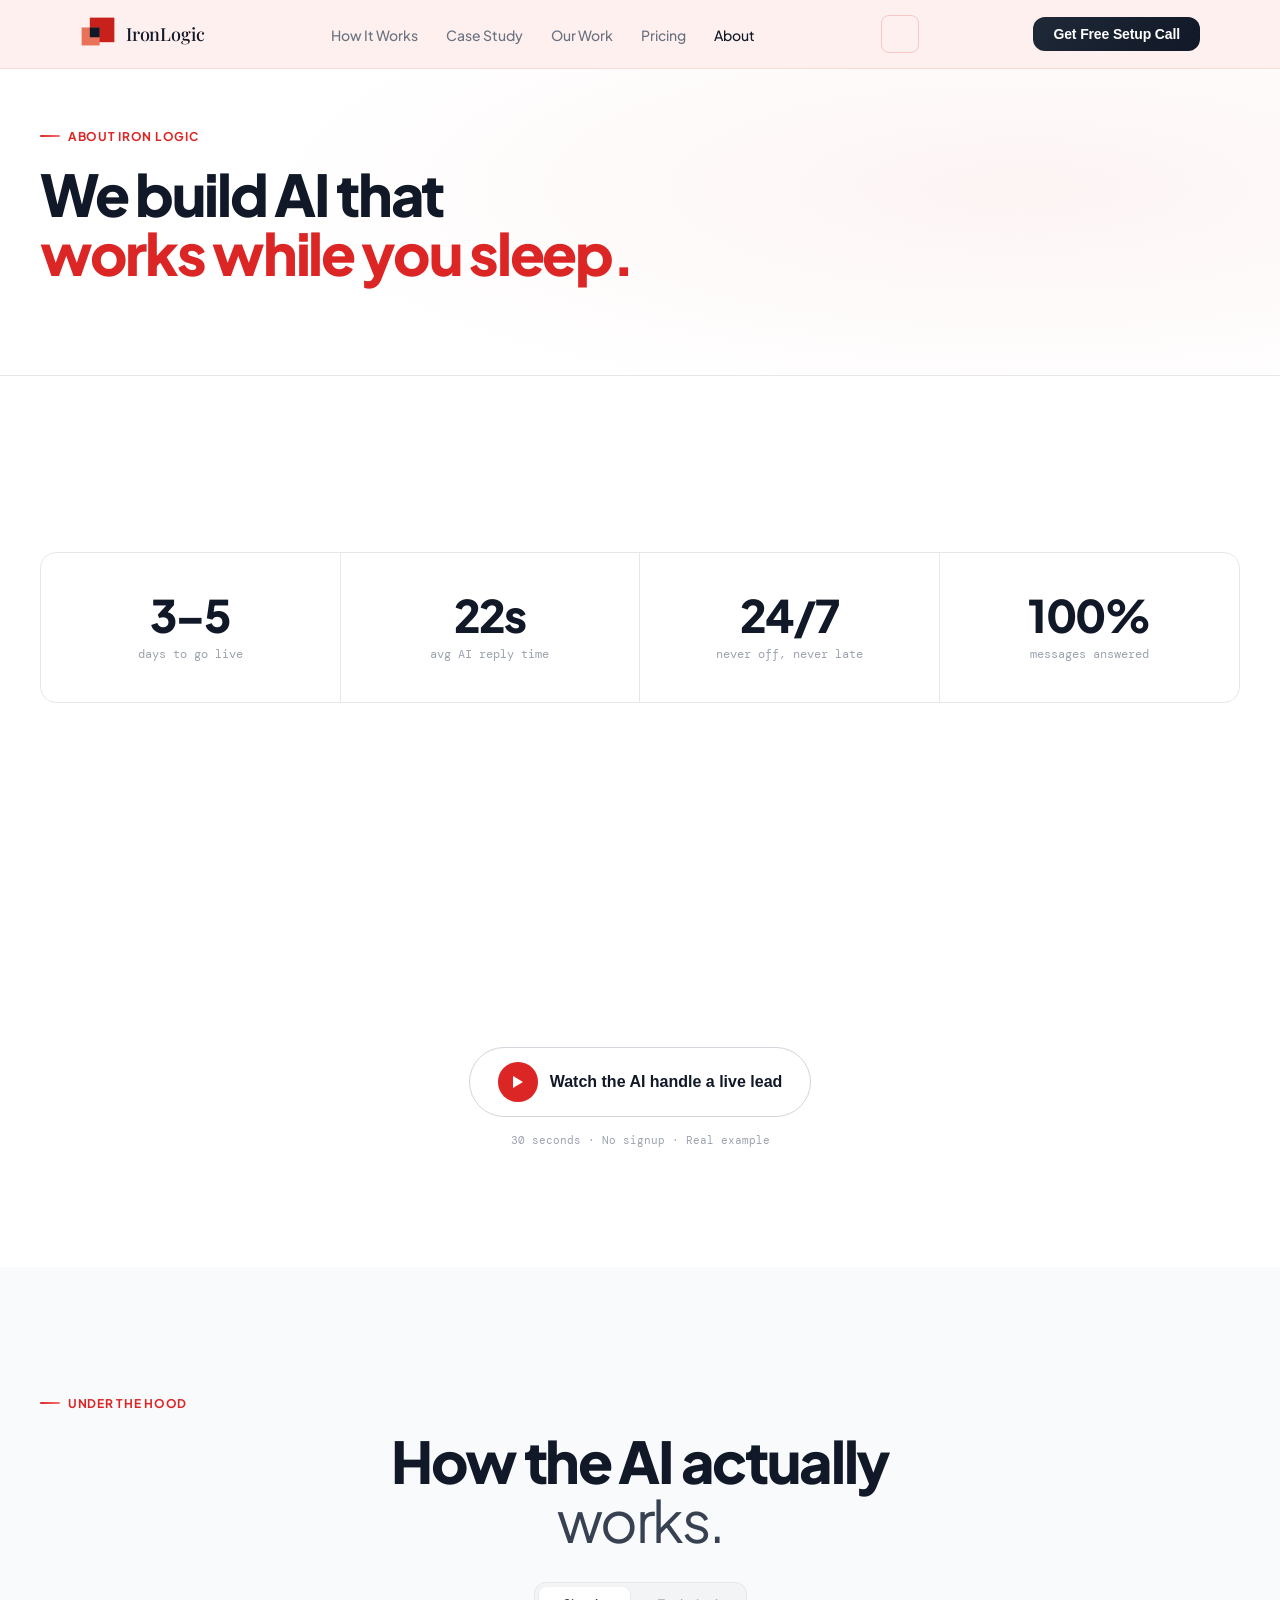
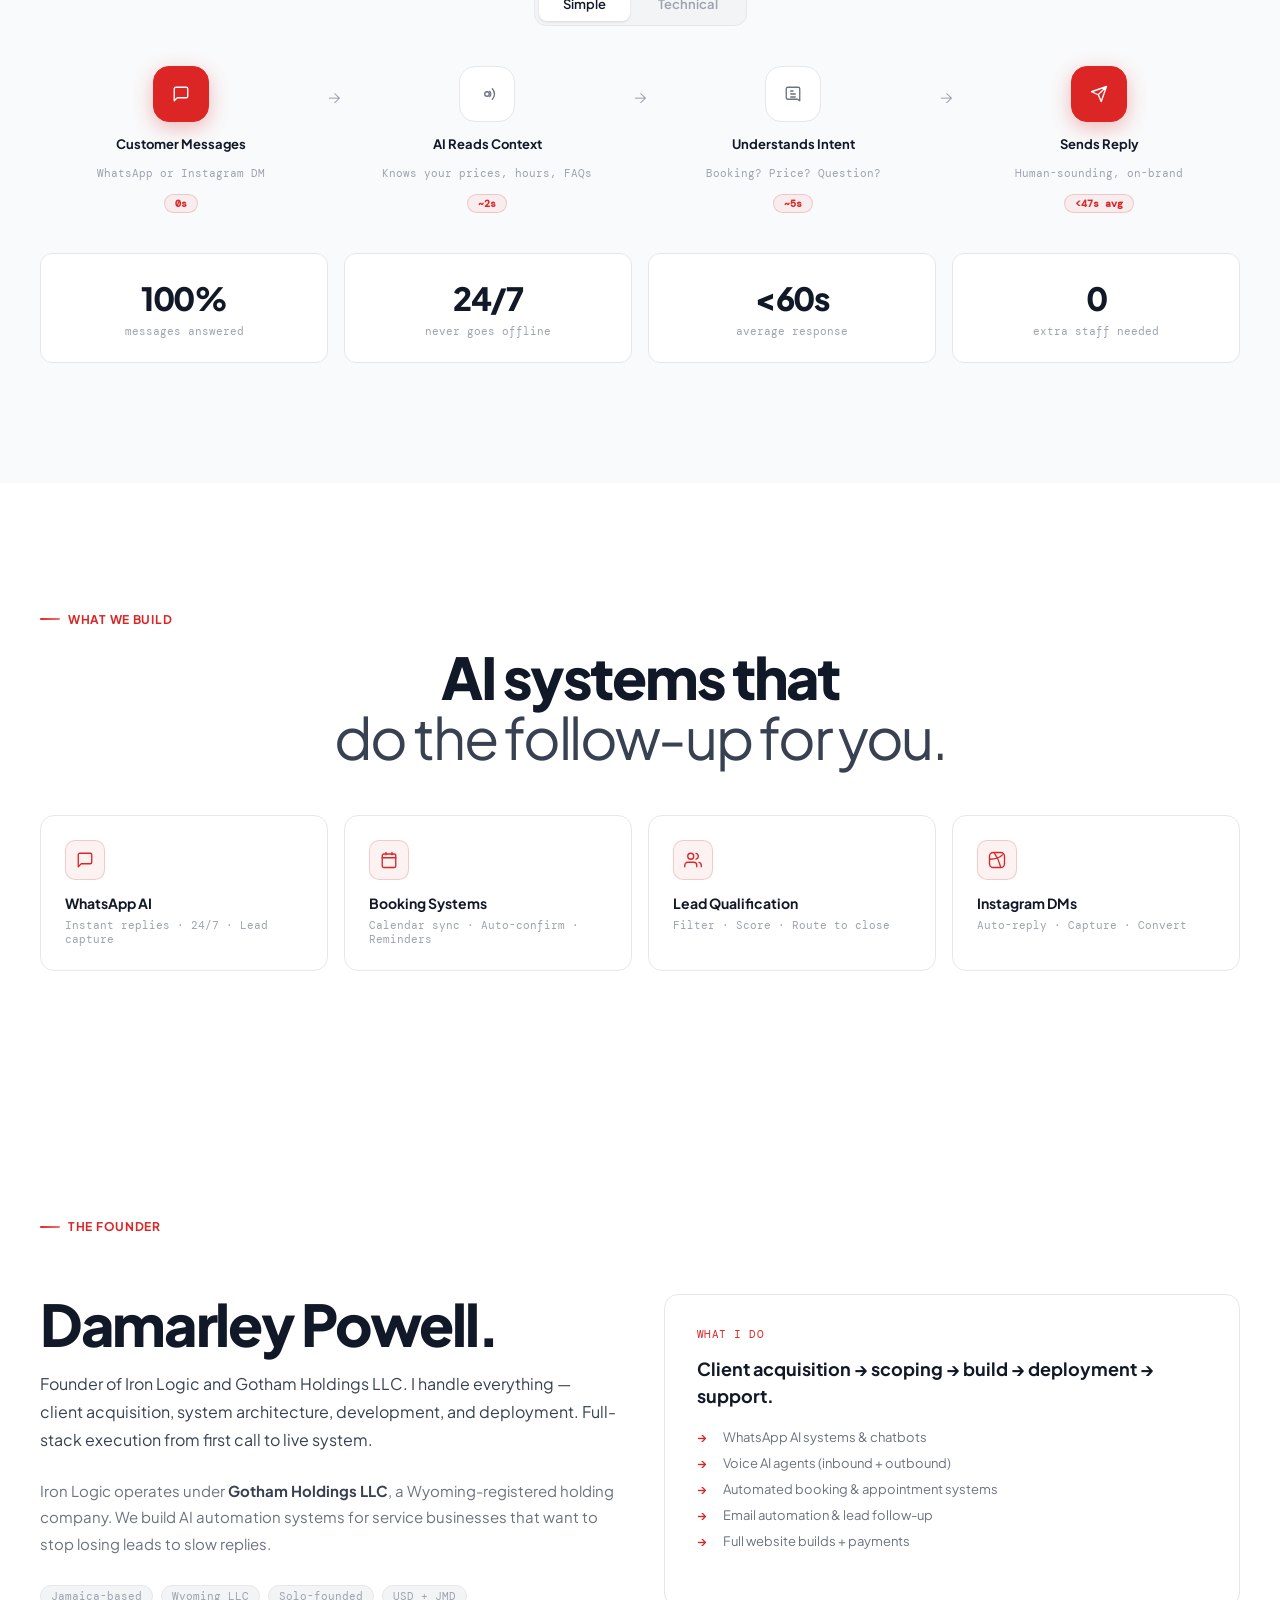
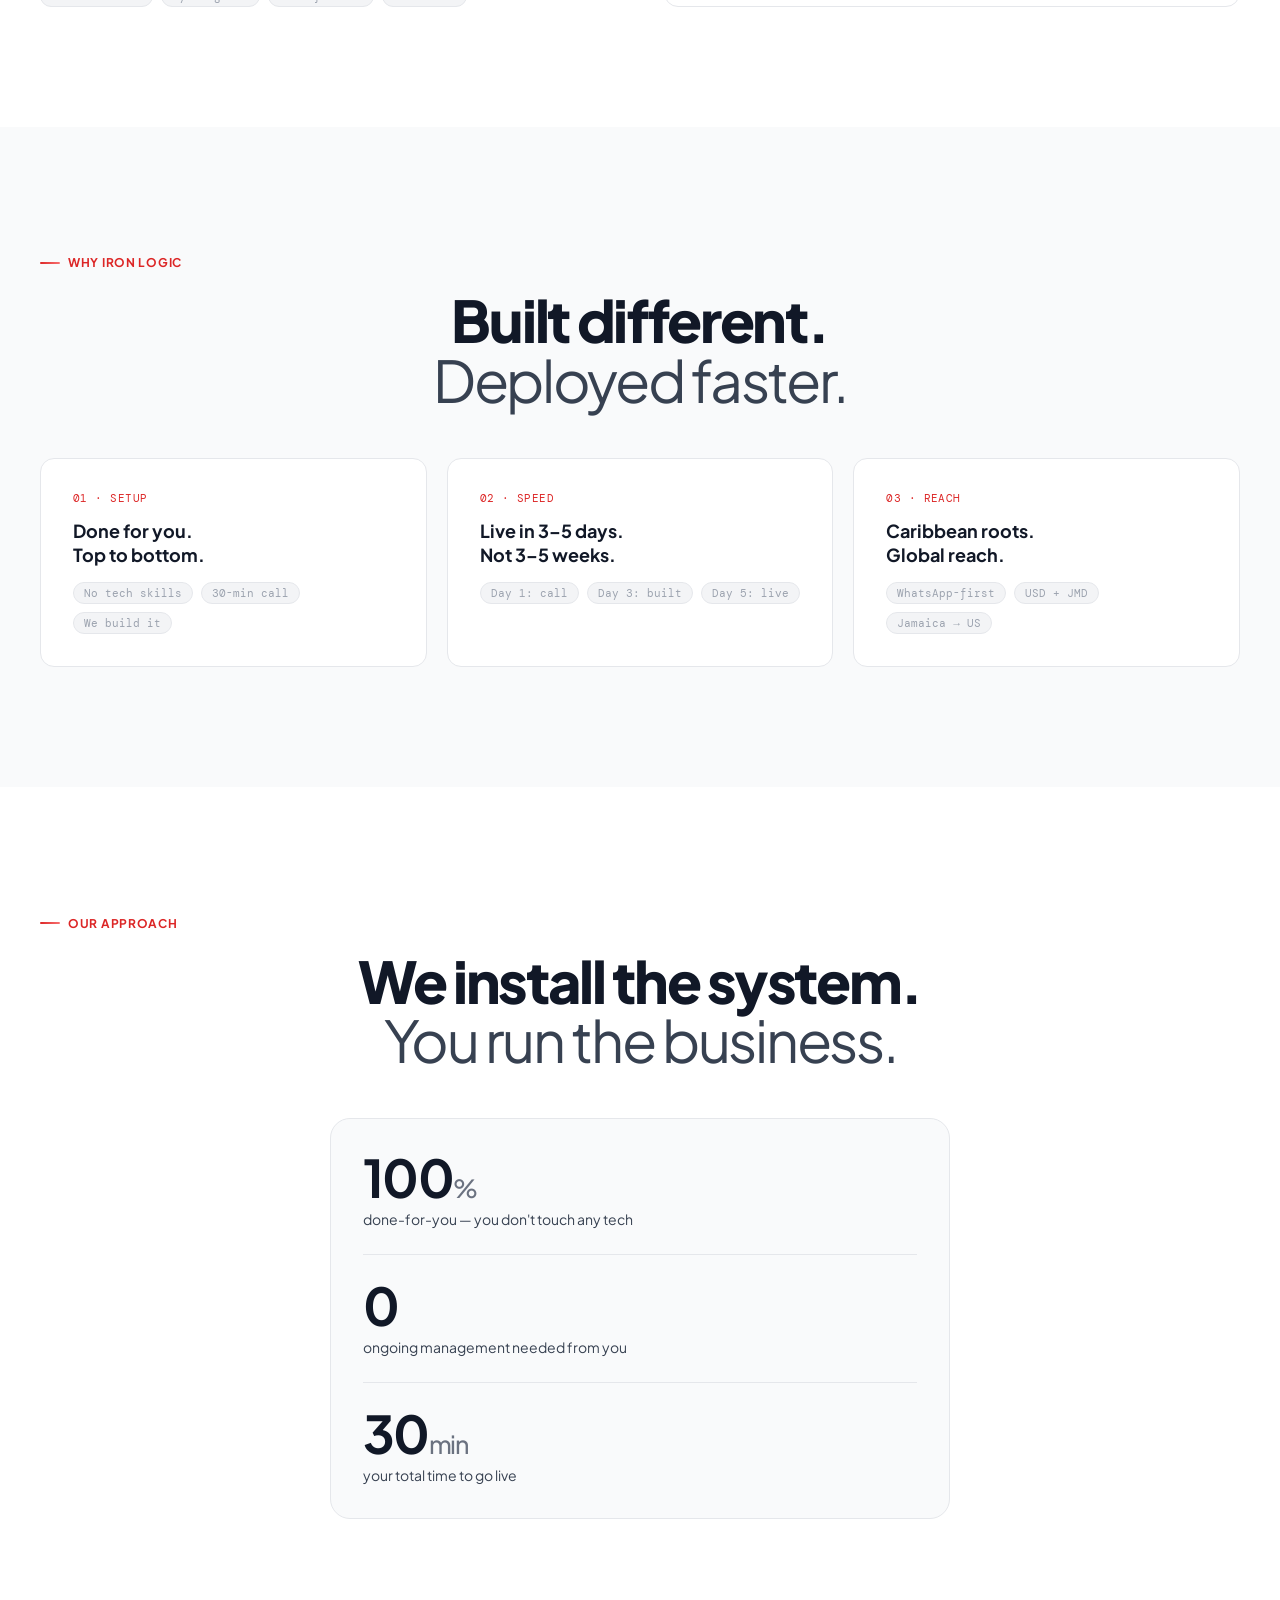
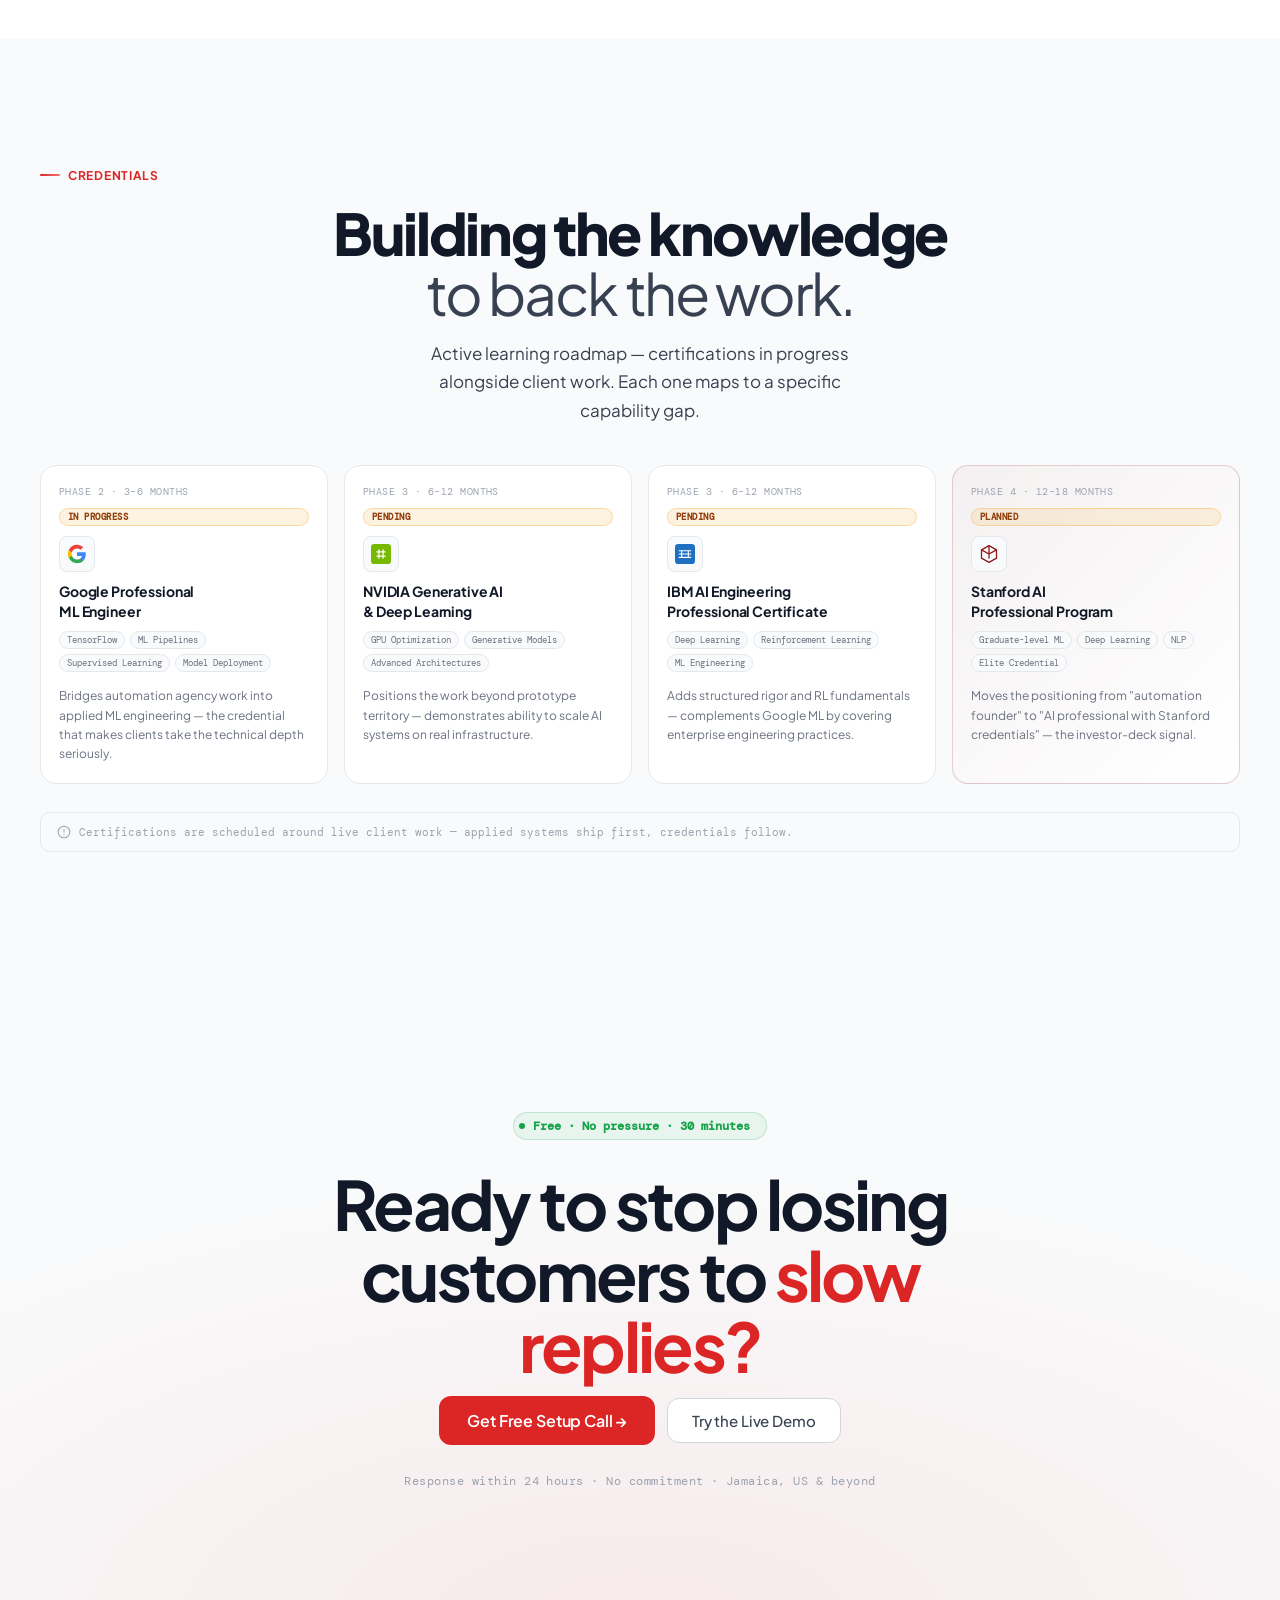
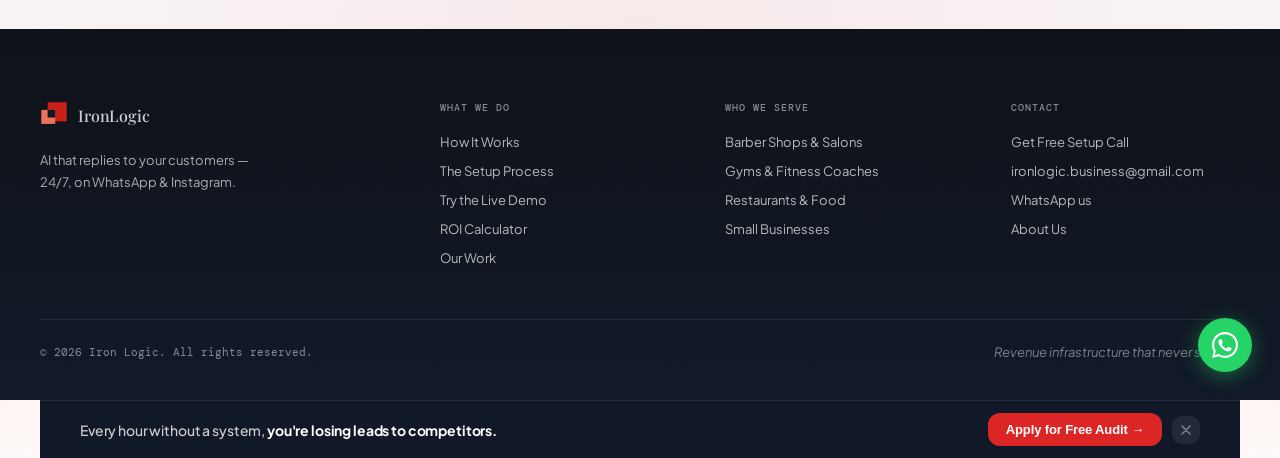
==== commit 56058392: "Improve demo AI, our-work section, modals, and banner assets - Rewrote demo chat fallback with smart" ====
--- a/about.html
+++ b/about.html
@@ -123,23 +123,16 @@
 <section class="sec" style="background:var(--bg)">
   <div class="sec-w">
     <div class="about-stats rv">
-      <div class="as-item">
-        <div class="as-n">3–5</div>
-        <div class="as-l">days to go live</div>
-      </div>
-      <div class="as-item">
-        <div class="as-n">47s</div>
-        <div class="as-l">avg AI reply time</div>
-      </div>
-      <div class="as-item">
-        <div class="as-n">24/7</div>
-        <div class="as-l">never off, never late</div>
-      </div>
-      <div class="as-item">
-        <div class="as-n">100%</div>
-        <div class="as-l">messages answered</div>
-      </div>
-    </div>
+      <div class="as-item"><div class="as-n">3–5</div><div class="as-l">days to go live</div></div>
+      <div class="as-item"><div class="as-n">22s</div><div class="as-l">avg AI reply time</div></div>
+      <div class="as-item"><div class="as-n">24/7</div><div class="as-l">never off, never late</div></div>
+      <div class="as-item"><div class="as-n">100%</div><div class="as-l">messages answered</div></div>
+    </div>
+  </div>
+</section>
+
+<section class="sec" style="background:var(--bg)">
+  <div class="sec-w">
     <div class="about-play-wrap rv">
       <button class="about-play-btn" id="about-play-btn" type="button">
         <div class="about-play-ring"></div>
--- a/style.css
+++ b/style.css
@@ -45,7 +45,7 @@
 .nav-ham.open span:nth-child(3){transform:translateY(-6.5px) rotate(-45deg)}
 /* Mobile drawer */
 .nav-drawer{display:none;position:fixed;top:61px;left:0;right:0;background:rgba(255,255,255,.98);backdrop-filter:blur(20px);border-bottom:1px solid var(--border);padding:12px 20px 20px;z-index:499;flex-direction:column;gap:4px;transform:translateY(-8px);opacity:0;pointer-events:none;transition:transform .2s var(--ease),opacity .2s}
-.nav-drawer.open{transform:translateY(0);opacity:1;pointer-events:all}
+.nav-drawer.open{display:flex;transform:translateY(0);opacity:1;pointer-events:all}
 .nav-drawer a{font-size:15px;font-weight:500;color:var(--ink2);padding:10px 12px;border-radius:8px;text-decoration:none;display:block;transition:background .12s,color .12s}
 .nav-drawer a:hover,.nav-drawer a.active{background:var(--bg3);color:var(--ink)}
 .nav-drawer-cta{margin-top:8px;padding-top:12px;border-top:1px solid var(--border)}
@@ -83,12 +83,12 @@
 /* word cycle */
 .word-cycle{display:inline-block;position:relative;color:var(--red);vertical-align:bottom}
 .cycle-word{display:inline-block}
-.cycle-bar{position:absolute;inset:-3px -4px;background:var(--red);border-radius:4px;transform:scaleX(0);transform-origin:left center;pointer-events:none;z-index:2}
-.cycle-bar.sweep{animation:barWipe .52s cubic-bezier(.77,0,.18,1) forwards}
+.cycle-bar{position:absolute;inset:-3px -6px;background:var(--red);border-radius:4px;transform:scaleX(0);transform-origin:left center;pointer-events:none;z-index:1}
+.cycle-bar.sweep{animation:barWipe .55s cubic-bezier(.77,0,.18,1) forwards}
 @keyframes barWipe{
   0%{transform-origin:left center;transform:scaleX(0)}
-  42%{transform-origin:left center;transform:scaleX(1)}
-  58%{transform-origin:right center;transform:scaleX(1)}
+  45%{transform-origin:left center;transform:scaleX(1)}
+  55%{transform-origin:right center;transform:scaleX(1)}
   100%{transform-origin:right center;transform:scaleX(0)}
 }
 .hero-p{font-size:18px;color:var(--ink2);line-height:1.7;max-width:480px;margin-bottom:36px;font-weight:400}
@@ -422,13 +422,13 @@
 /* DETAIL PANEL */
 #detail-overlay{position:fixed;inset:0;z-index:800;background:rgba(0,0,0,.55);backdrop-filter:blur(8px);-webkit-backdrop-filter:blur(8px);opacity:0;pointer-events:none;transition:opacity .3s;display:flex;align-items:center;justify-content:center;padding:24px}
 #detail-overlay.open{opacity:1;pointer-events:auto}
-.detail-panel{background:#fff;border-radius:20px;box-shadow:0 32px 80px rgba(0,0,0,.2);width:100%;max-width:580px;max-height:90vh;overflow-y:auto;transform:translateY(20px) scale(.97);transition:transform .4s var(--ease)}
+.detail-panel{background:#fff;border-radius:20px;box-shadow:0 32px 80px rgba(0,0,0,.25);width:100%;max-width:720px;max-height:92vh;overflow-y:auto;transform:translateY(20px) scale(.97);transition:transform .4s var(--ease)}
 #detail-overlay.open .detail-panel{transform:translateY(0) scale(1)}
 .dp-hdr{background:var(--ink);padding:28px 28px 24px;border-radius:20px 20px 0 0;position:relative;overflow:hidden}
 .dp-hdr::before{content:'';position:absolute;inset:0;background:radial-gradient(ellipse 60% 80% at 100% 0%,rgba(220,38,38,.2),transparent)}
 .dp-tag{font-family:var(--mono);font-size:10px;font-weight:600;color:rgba(255,255,255,.5);letter-spacing:.1em;text-transform:uppercase;margin-bottom:10px}
-.dp-metric{font-size:56px;font-weight:700;color:#fff;line-height:1;letter-spacing:-.04em;margin-bottom:4px}
-.dp-metric-label{font-size:14px;color:rgba(255,255,255,.65)}
+.dp-metric{font-size:68px;font-weight:800;color:#fff;line-height:1;letter-spacing:-.04em;margin-bottom:6px}
+.dp-metric-label{font-size:16px;color:rgba(255,255,255,.7)}
 .dp-close{position:absolute;top:20px;right:20px;width:32px;height:32px;border-radius:8px;background:rgba(255,255,255,.1);border:1px solid rgba(255,255,255,.15);color:rgba(255,255,255,.7);cursor:pointer;display:flex;align-items:center;justify-content:center;transition:all .2s}
 .dp-close:hover{background:rgba(255,255,255,.2);color:#fff}
 .dp-body{padding:24px 28px 28px}
@@ -448,7 +448,7 @@
 .dp-stat-k{font-family:var(--mono);font-size:10px;margin-bottom:2px}
 .dp-col.before .dp-stat-k{color:var(--ink4)}
 .dp-col.after .dp-stat-k{color:rgba(255,255,255,.4)}
-.dp-stat-v{font-size:14px;font-weight:600}
+.dp-stat-v{font-size:16px;font-weight:600}
 .dp-col.before .dp-stat-v{color:var(--ink)}
 .dp-col.after .dp-stat-v{color:#fff}
 .dp-bars-title{font-family:var(--mono);font-size:10px;font-weight:600;color:var(--ink4);letter-spacing:.08em;text-transform:uppercase;margin-bottom:14px}
@@ -525,9 +525,9 @@
 .footer-logo-text{font-size:15px;font-weight:600;color:rgba(255,255,255,.85);vertical-align:middle;letter-spacing:-.01em}
 
 /* MODAL */
-#modal-overlay{position:fixed;inset:0;z-index:900;background:rgba(0,0,0,.6);backdrop-filter:blur(12px);-webkit-backdrop-filter:blur(12px);opacity:0;pointer-events:none;transition:opacity .3s;display:flex;align-items:center;justify-content:center;padding:24px}
+#modal-overlay{position:fixed;inset:0;z-index:900;background:rgba(0,0,0,.65);backdrop-filter:blur(12px);-webkit-backdrop-filter:blur(12px);opacity:0;pointer-events:none;transition:opacity .3s;display:flex;align-items:center;justify-content:center;padding:20px;overflow:hidden}
 #modal-overlay.open{opacity:1;pointer-events:auto}
-.modal{background:#fff;border-radius:20px;box-shadow:0 48px 120px rgba(0,0,0,.3),0 0 0 1px rgba(0,0,0,.06);width:100%;max-width:520px;overflow:hidden;transform:translateY(32px) scale(.97);transition:transform .45s var(--ease);position:relative}
+.modal{background:#fff;border-radius:20px;box-shadow:0 48px 120px rgba(0,0,0,.3),0 0 0 1px rgba(0,0,0,.06);width:100%;max-width:560px;height:calc(100dvh - 40px);max-height:780px;overflow:hidden;transform:translateY(32px) scale(.97);transition:transform .45s var(--ease);position:relative;overflow-y:auto;margin:auto;flex-shrink:0;display:flex;flex-direction:column}
 #modal-overlay.open .modal{transform:translateY(0) scale(1)}
 /* modal header */
 .modal-hdr{background:var(--ink);padding:20px 24px;display:flex;align-items:center;justify-content:space-between}
@@ -542,7 +542,7 @@
 .modal-pbar{height:2px;background:rgba(255,255,255,.08)}
 .modal-pbar-fill{height:100%;background:var(--red);transition:width .5s var(--ease);border-radius:0 2px 2px 0}
 /* step panels */
-.modal-steps-wrap{overflow:hidden}
+.modal-steps-wrap{overflow-y:auto;flex:1}
 .modal-step{display:none;padding:28px 28px 32px;animation:stepIn .3s var(--ease)}
 .modal-step.active{display:block}
 @keyframes stepIn{from{opacity:0;transform:translateX(12px)}to{opacity:1;transform:translateX(0)}}
@@ -555,6 +555,14 @@
 .form-row textarea{resize:none;height:80px;line-height:1.55}
 .form-row select{background-image:url("data:image/svg+xml,%3Csvg xmlns='http://www.w3.org/2000/svg' width='12' height='8' viewBox='0 0 12 8'%3E%3Cpath d='M1 1l5 5 5-5' stroke='%236b7280' stroke-width='1.5' fill='none' stroke-linecap='round'/%3E%3C/svg%3E");background-repeat:no-repeat;background-position:right 13px center;padding-right:36px;cursor:pointer}
 .form-2col{display:grid;grid-template-columns:1fr 1fr;gap:12px}
+.opt-grid{display:grid;grid-template-columns:1fr 1fr;gap:7px;margin-top:2px}
+.opt-grid.opt-cols-1{grid-template-columns:1fr}
+.opt-grid.opt-cols-4{grid-template-columns:repeat(4,1fr)}
+.opt-btn{padding:9px 12px;border:1.5px solid var(--border);border-radius:9px;background:var(--bg);color:var(--ink2);font-size:13px;font-weight:500;cursor:pointer;transition:border-color .15s,background .15s,color .15s;text-align:left;line-height:1.35;font-family:var(--sans)}
+.opt-btn:hover{border-color:var(--ink3);color:var(--ink);background:var(--bg2)}
+.opt-btn.active{border-color:var(--red);background:rgba(220,38,38,.06);color:var(--red);font-weight:600}
+@keyframes shake{0%,100%{transform:translateX(0)}20%{transform:translateX(-5px)}40%{transform:translateX(5px)}60%{transform:translateX(-3px)}80%{transform:translateX(3px)}}
+.shake{animation:shake .45s ease}
 .modal-step-btns{display:flex;gap:8px;margin-top:24px}
 .modal-btn-next{flex:1;padding:13px;background:var(--ink);color:#fff;border:none;border-radius:10px;font-size:14px;font-weight:600;cursor:pointer;transition:background .2s,transform .15s;letter-spacing:-.01em}
 .modal-btn-next:hover{background:#000;transform:translateY(-1px)}
@@ -738,7 +746,7 @@
   .hero-ctas .btn-play{justify-content:center;padding:13px 20px;border-radius:14px}
   .hero-trust{gap:10px;flex-wrap:wrap}
   .trust-item{font-size:12.5px}
-  .word-cycle{display:inline}
+  .word-cycle{display:inline-block}
 
   /* SECTIONS */
   .sec{padding:80px 24px}
@@ -1082,6 +1090,10 @@
 .wa-voice-btn{background:rgba(255,255,255,.08);border:1px solid rgba(255,255,255,.15);border-radius:8px!important;padding:6px 12px;font-size:11px;font-weight:600;color:rgba(255,255,255,.6);cursor:pointer;display:flex;align-items:center;gap:5px;letter-spacing:.02em;transition:background .15s,color .15s,border-color .15s;white-space:nowrap}
 .wa-voice-btn:hover{background:rgba(255,255,255,.14);color:rgba(255,255,255,.9)}
 .wa-voice-btn.on{background:rgba(37,211,102,.15);border-color:rgba(37,211,102,.4);color:#25d366}
+.demo-voice-row{gap:8px}
+.demo-ai-badge{display:flex;align-items:center;gap:6px;font-size:11px;font-weight:600;color:rgba(37,211,102,.9);letter-spacing:.02em;white-space:nowrap}
+.demo-ai-dot-live{width:7px;height:7px;border-radius:50%;background:rgba(37,211,102,.9);flex-shrink:0;animation:aiPulse 1.8s ease-in-out infinite}
+@keyframes aiPulse{0%,100%{opacity:1;box-shadow:0 0 0 0 rgba(37,211,102,.4)}50%{opacity:.7;box-shadow:0 0 0 4px rgba(37,211,102,0)}}
 
 /* ─── GLOBAL RADIUS SOFTENING ─── */
 /* Buttons */
@@ -1130,7 +1142,27 @@
 .ow-hero-metric{display:flex;align-items:flex-start;gap:12px;padding:14px 16px;background:rgba(255,255,255,.06);border-radius:12px;border:1px solid rgba(255,255,255,.08)}
 .ow-m-num{font-size:28px;font-weight:800;color:#fff;letter-spacing:-.04em;line-height:1;flex-shrink:0}
 .ow-m-label{font-size:12px;color:rgba(255,255,255,.5);line-height:1.4;padding-top:4px}
-.ow-hero-right{padding:40px;background:var(--bg)}
+.ow-hero-right{padding:0;background:var(--bg);overflow:hidden}
+/* Thumbnail browser window (screenshot, no iframe) */
+.ow-thumb-browser{border-radius:12px;overflow:hidden;border:1px solid var(--border);box-shadow:0 8px 32px rgba(0,0,0,.08)}
+.ow-thumb-browser.mini{border-radius:10px;margin-bottom:0}
+.ow-bw-bar{background:#f0f0f0;padding:9px 12px;display:flex;align-items:center;gap:8px;border-bottom:1px solid #e0e0e0}
+.ow-bw-dots{display:flex;gap:5px;flex-shrink:0}
+.ow-bw-dots span{width:10px;height:10px;border-radius:50%;display:block}
+.ow-bw-dots span:nth-child(1){background:#ff5f57}
+.ow-bw-dots span:nth-child(2){background:#febc2e}
+.ow-bw-dots span:nth-child(3){background:#28c840}
+.ow-bw-url{flex:1;background:#fff;border-radius:5px;padding:3px 10px;font-size:10px;font-family:var(--mono);color:var(--ink3);border:1px solid #e0e0e0;overflow:hidden;white-space:nowrap;text-overflow:ellipsis}
+.ow-thumb-img-wrap{position:relative;overflow:hidden;background:#f0f0f0;height:340px}
+.ow-thumb-img-wrap.mini{height:170px}
+.ow-thumb-img-wrap img{width:100%;height:100%;object-fit:cover;object-position:top;display:block;transition:transform .4s ease}
+.ow-thumb-overlay{position:absolute;inset:0;background:rgba(0,0,0,0);display:flex;align-items:center;justify-content:center;transition:background .25s}
+.ow-thumb-overlay span{background:rgba(0,0,0,.75);color:#fff;font-size:13px;font-weight:600;padding:8px 18px;border-radius:100px;opacity:0;transform:translateY(6px);transition:opacity .25s,transform .25s;font-family:var(--mono);letter-spacing:.02em}
+.ow-thumb-overlay.mini span{font-size:11px;padding:6px 14px}
+[data-proj-preview]:hover .ow-thumb-overlay{background:rgba(0,0,0,.3)}
+[data-proj-preview]:hover .ow-thumb-overlay span{opacity:1;transform:translateY(0)}
+[data-proj-preview]:hover .ow-thumb-img-wrap img{transform:scale(1.03)}
+[data-proj-preview]{cursor:pointer}
 .ow-psr{display:flex;flex-direction:column}
 .ow-psr-item{padding:18px 0}
 .ow-psr-item:not(:last-child){border-bottom:1px solid var(--border)}
@@ -1164,7 +1196,13 @@
 .ow-voice-name{font-size:18px;font-weight:700;letter-spacing:-.02em;color:var(--ink);line-height:1.2}
 .ow-voice-desc{font-size:13px;color:var(--ink3);line-height:1.65;flex:1}
 .ow-web-grid{display:grid;grid-template-columns:repeat(3,1fr);gap:16px}
-.ow-web-card{background:var(--bg);border:1px solid var(--border);border-radius:14px;padding:24px;display:flex;flex-direction:column;gap:8px;transition:border-color .2s,box-shadow .2s}
+.ow-web-card{background:var(--bg);border:1px solid var(--border);border-radius:14px;padding:0;overflow:hidden;display:flex;flex-direction:column;gap:0;transition:border-color .2s,box-shadow .2s}
+.ow-web-card:hover{border-color:var(--border2);box-shadow:var(--shadow-md)}
+.ow-web-card .ow-web-name,.ow-web-card .ow-web-type,.ow-web-card .ow-web-link,.ow-web-card .ow-own-pill{padding-left:16px;padding-right:16px}
+.ow-web-card .ow-web-name{padding-top:14px}
+.ow-web-card .ow-web-link{padding-bottom:14px;margin-top:auto}
+.ow-web-card.own .ow-own-pill{padding-bottom:14px}
+.ow-web-card .ow-thumb-browser{border-radius:0;border:none;border-bottom:1px solid var(--border)}
 .ow-web-card:hover{border-color:var(--border2);box-shadow:var(--shadow-md)}
 .ow-web-name{font-size:16px;font-weight:700;letter-spacing:-.02em;color:var(--ink)}
 .ow-web-type{font-size:12px;color:var(--ink4);font-family:var(--mono)}
@@ -1426,10 +1464,12 @@
   /* Serve layout */
   .serve-layout{grid-template-columns:1fr}
   /* Demo */
-  .demo-content{grid-template-columns:1fr;gap:40px}
-  .demo-right{display:none}
+  .demo-content{grid-template-columns:1fr;gap:32px}
+  .demo-right{display:flex;justify-content:center}
+  .demo-left{order:2}
+  .demo-right{order:1}
   /* WA phone */
-  .wa-phone{width:100%;max-width:100%;border-radius:16px}
+  .wa-phone{width:100%;max-width:100%;border-radius:16px;height:460px}
   /* ROI */
   .roi-wrap{grid-template-columns:1fr}
   /* Clarity */
@@ -1592,6 +1632,20 @@
 /* Click hint */
 .pc::after{content:'Click for breakdown →';font-family:var(--mono);font-size:9px;color:var(--red);opacity:0;transition:opacity .2s;margin-top:6px;letter-spacing:.04em;font-weight:600;display:block}
 .pc:hover::after{opacity:1}
+/* Sparkline */
+.pc-spark{margin:10px 0 12px}
+.pc-spark svg{width:100%;height:26px;display:block;overflow:visible}
+.pc-spark-foot{display:flex;justify-content:space-between;margin-top:3px}
+.pc-spark-lbl{font-family:var(--mono);font-size:9px;color:var(--ink4);letter-spacing:.02em}
+.pc-spark-trend{font-family:var(--mono);font-size:9px;font-weight:700;letter-spacing:.02em}
+.pc-spark-trend.up{color:var(--red)}
+.pc-spark-trend.dn{color:var(--green)}
+/* Mini KPIs */
+.pc-kpis{display:flex;border-top:1px solid var(--border);margin-top:10px;padding-top:10px}
+.pc-kpi{flex:1;text-align:center}
+.pc-kpi+.pc-kpi{border-left:1px solid var(--border)}
+.pc-kpi-n{font-family:var(--mono);font-size:11px;font-weight:700;color:var(--ink);letter-spacing:-.01em}
+.pc-kpi-l{font-family:var(--mono);font-size:9px;color:var(--ink4);letter-spacing:.02em;margin-top:1px;text-transform:uppercase}
 
 /* Detail panel compare grid */
 .dp-compare-grid{background:var(--bg2);border:1px solid var(--border);border-radius:12px;overflow:hidden;margin-bottom:20px}
@@ -1668,3 +1722,129 @@
   .about-founder-grid{grid-template-columns:1fr;gap:32px}
   .about-founder-right{display:none}
 }
+
+
+/* ─── PROBLEM SECTION ─── */
+.prob-list{display:flex;flex-direction:column;gap:16px}
+.prob-item{display:flex;align-items:flex-start;gap:14px;padding:20px;background:var(--bg2);border:1px solid var(--border);border-radius:12px;font-size:15px;color:var(--ink2);line-height:1.6}
+.prob-icon{flex-shrink:0;margin-top:2px}
+.prob-closer{font-size:15px;font-weight:500;color:#991b1b;line-height:1.6}
+
+/* ─── DEPLOY GRID ─── */
+.deploy-card{background:var(--bg);border:1px solid var(--border);border-radius:14px;padding:28px 24px;transition:border-color .2s,box-shadow .2s}
+.deploy-card:hover{border-color:rgba(220,38,38,.2);box-shadow:0 8px 24px rgba(220,38,38,.05)}
+.deploy-num{font-family:var(--mono);font-size:11px;font-weight:700;color:var(--red);letter-spacing:.06em;margin-bottom:10px}
+.deploy-h{font-size:16px;font-weight:700;color:var(--ink);letter-spacing:-.01em;margin-bottom:8px}
+.deploy-p{font-size:13px;color:var(--ink3);line-height:1.65}
+
+/* ─── WHAT WE ARE NOT ─── */
+.not-grid{display:grid;grid-template-columns:1fr 1fr;gap:12px}
+.not-item{display:flex;align-items:center;gap:12px;padding:16px 18px;background:var(--bg);border:1px solid var(--border);border-radius:10px;font-size:14px;color:var(--ink2)}
+.not-item.not-no .not-icon{color:#dc2626;font-weight:700;font-size:13px;flex-shrink:0}
+.not-yes{border-radius:12px}
+@media(max-width:640px){
+  .not-grid{grid-template-columns:1fr}
+  .about-founder-grid{grid-template-columns:1fr;gap:32px}
+}
+
+/* ─── DATA VISUALIZATIONS ─── */
+.dv-grid{}
+.dv-card{background:var(--bg);border:1px solid var(--border);border-radius:16px;padding:28px 28px 24px}
+.dv-card-hdr{display:flex;align-items:flex-start;justify-content:space-between;gap:16px}
+.dv-label{font-family:var(--mono);font-size:10px;letter-spacing:.07em;text-transform:uppercase;color:var(--ink4);margin-bottom:6px}
+.dv-title{font-size:15px;font-weight:600;color:var(--ink);letter-spacing:-.01em;line-height:1.4}
+.dv-badge{font-family:var(--mono);font-size:10px;color:var(--ink4);background:var(--bg2);border:1px solid var(--border);padding:3px 10px;border-radius:100px;white-space:nowrap;flex-shrink:0;margin-top:2px}
+
+/* bar chart */
+.dv-bar-row{display:grid;grid-template-columns:160px 1fr 90px;align-items:center;gap:12px}
+.dv-bar-label{font-size:13px;color:var(--ink3);white-space:nowrap;overflow:hidden;text-overflow:ellipsis}
+.dv-bar-track{height:10px;background:var(--bg2);border-radius:100px;overflow:hidden}
+.dv-bar-fill{height:100%;border-radius:100px;width:0;transition:width 1.2s cubic-bezier(.16,1,.3,1)}
+.dv-bar-fill.animate{width:var(--w)}
+.dv-bar-fill.dv-bad{background:#fca5a5}
+.dv-bar-fill.dv-mid{background:#fbbf24}
+.dv-bar-fill.dv-good{background:#dc2626}
+.dv-bar-stat{font-family:var(--mono);font-size:12px;font-weight:700;text-align:right}
+.dv-bar-stat.bad{color:#dc2626}
+.dv-bar-stat.mid{color:#d97706}
+.dv-bar-stat.good{color:#dc2626}
+
+/* insight callout */
+.dv-insight{display:flex;gap:8px;align-items:flex-start;font-size:12px;color:var(--ink3);line-height:1.6;background:#fef2f2;border-radius:8px;padding:10px 12px}
+
+/* funnel */
+.dv-funnel{display:flex;flex-direction:column;gap:10px}
+.dv-funnel-row{display:grid;grid-template-columns:1fr auto;align-items:center;gap:12px}
+.dv-funnel-bar{height:10px;background:var(--bg2);border-radius:100px;overflow:hidden}
+.dv-funnel-fill{height:100%;width:0;border-radius:100px;background:var(--col);transition:width 1.2s cubic-bezier(.16,1,.3,1)}
+.dv-funnel-fill.animate{width:var(--pct)}
+.dv-funnel-meta{display:flex;align-items:center;gap:8px;min-width:260px}
+.dv-funnel-n{font-family:var(--mono);font-size:13px;font-weight:700;color:var(--ink);min-width:30px;text-align:right}
+.dv-funnel-n.bad{color:#dc2626}
+.dv-funnel-l{font-size:12px;color:var(--ink3);line-height:1.4}
+
+/* grouped bar chart */
+.dv-industry-chart{}
+.dv-col{display:flex;flex-direction:column;gap:8px}
+.dv-col-bars{display:flex;gap:4px;align-items:flex-end;height:120px}
+.dv-col-bar{width:100%;border-radius:4px 4px 0 0;height:0;transition:height 1.2s cubic-bezier(.16,1,.3,1)}
+.dv-col-bar.animate{height:var(--h)}
+.dv-col-bar.manual{background:#e5e7eb}
+.dv-col-bar.ai{background:#dc2626}
+.dv-col-labels{}
+.dv-col-vals{display:flex;justify-content:space-between;font-family:var(--mono);font-size:10px;font-weight:700;margin-bottom:4px}
+.manual-val{color:var(--ink4)}
+.ai-val{color:#dc2626}
+.dv-col-name{font-size:11px;color:var(--ink3);text-align:center;line-height:1.4}
+
+@media(max-width:900px){
+  .dv-grid{grid-template-columns:1fr!important}
+  .dv-card[style*="grid-column:span 2"]{grid-column:span 1}
+  .dv-bar-row{grid-template-columns:120px 1fr 70px}
+  .dv-industry-chart{grid-template-columns:repeat(3,1fr)!important}
+  .dv-funnel-meta{min-width:180px}
+}
+@media(max-width:600px){
+  .dv-bar-row{grid-template-columns:1fr 60px;gap:8px}
+  .dv-bar-label{display:none}
+  .dv-industry-chart{grid-template-columns:repeat(2,1fr)!important}
+}
+
+/* PROCESS STEPS */
+.process-row{display:flex;align-items:flex-start;justify-content:center;gap:0}
+.process-step{flex:1;max-width:260px;text-align:center;padding:0 16px;position:relative}
+.process-step.ps-featured .ps-icon{background:#dc2626;border-color:#dc2626;color:#fff}
+.process-step.ps-featured .ps-icon svg path,.process-step.ps-featured .ps-icon svg circle{stroke:#fff}
+.ps-icon{width:64px;height:64px;border-radius:50%;border:2px solid var(--border2);background:var(--bg);display:flex;align-items:center;justify-content:center;margin:0 auto 18px}
+.ps-num{font-family:var(--mono);font-size:12px;color:var(--red);letter-spacing:.08em;margin-bottom:10px;font-weight:600}
+.ps-title{font-size:18px;font-weight:700;color:var(--ink);margin-bottom:10px}
+.ps-body{font-size:14px;color:var(--ink3);line-height:1.7}
+.ps-connector{flex:0 0 80px;height:2px;background:linear-gradient(90deg,var(--border),var(--border2));margin-top:32px;position:relative}
+.ps-connector::after{content:'';position:absolute;right:-4px;top:50%;transform:translateY(-50%);width:6px;height:6px;border-top:1.5px solid var(--border2);border-right:1.5px solid var(--border2);transform:translateY(-50%) rotate(45deg)}
+@media(max-width:768px){
+  .process-row{flex-direction:column;align-items:center;gap:0}
+  .process-step{max-width:100%;width:100%;text-align:left;display:flex;gap:16px;align-items:flex-start;padding:20px 0;border-bottom:1px solid var(--border)}
+  .process-step:last-child{border-bottom:none}
+  .ps-icon{flex-shrink:0;margin:0}
+  .ps-connector{display:none}
+  .ps-num{margin-bottom:4px}
+}
+
+/* BUILT WITH / PLATFORM LOGOS */
+.bw-stats{}
+.bw-stat{background:#0f1628;padding:40px 28px;text-align:center}
+.bw-stat-n{font-size:clamp(36px,5vw,60px);font-weight:800;color:#f4f4f5;letter-spacing:-0.03em;line-height:1}
+.bw-stat-l{font-family:var(--mono);font-size:11px;color:rgba(244,244,245,.4);margin-top:8px;letter-spacing:.04em}
+.bw-marquee-wrap{overflow:hidden;position:relative}
+.bw-marquee-wrap::before,.bw-marquee-wrap::after{content:'';position:absolute;top:0;bottom:0;width:80px;z-index:2}
+.bw-marquee-wrap::before{left:0;background:linear-gradient(90deg,#0a0e1a,transparent)}
+.bw-marquee-wrap::after{right:0;background:linear-gradient(-90deg,#0a0e1a,transparent)}
+.bw-marquee{display:flex;width:max-content}
+.bw-track{display:flex;gap:16px;animation:bwScroll 28s linear infinite}
+.bw-right .bw-track{animation-direction:reverse;animation-duration:22s}
+.bw-logo{display:flex;align-items:center;gap:10px;padding:14px 24px;border:1px solid rgba(255,255,255,.08);border-radius:10px;background:rgba(255,255,255,.04);font-family:var(--mono);font-size:13px;color:rgba(244,244,245,.6);white-space:nowrap;flex-shrink:0;transition:border-color .2s,color .2s}
+.bw-logo:hover{border-color:rgba(220,38,38,.4);color:#f4f4f5}
+@keyframes bwScroll{0%{transform:translateX(0)}100%{transform:translateX(-50%)}}
+@media(max-width:768px){
+  .bw-stats{grid-template-columns:repeat(2,1fr)!important}
+}
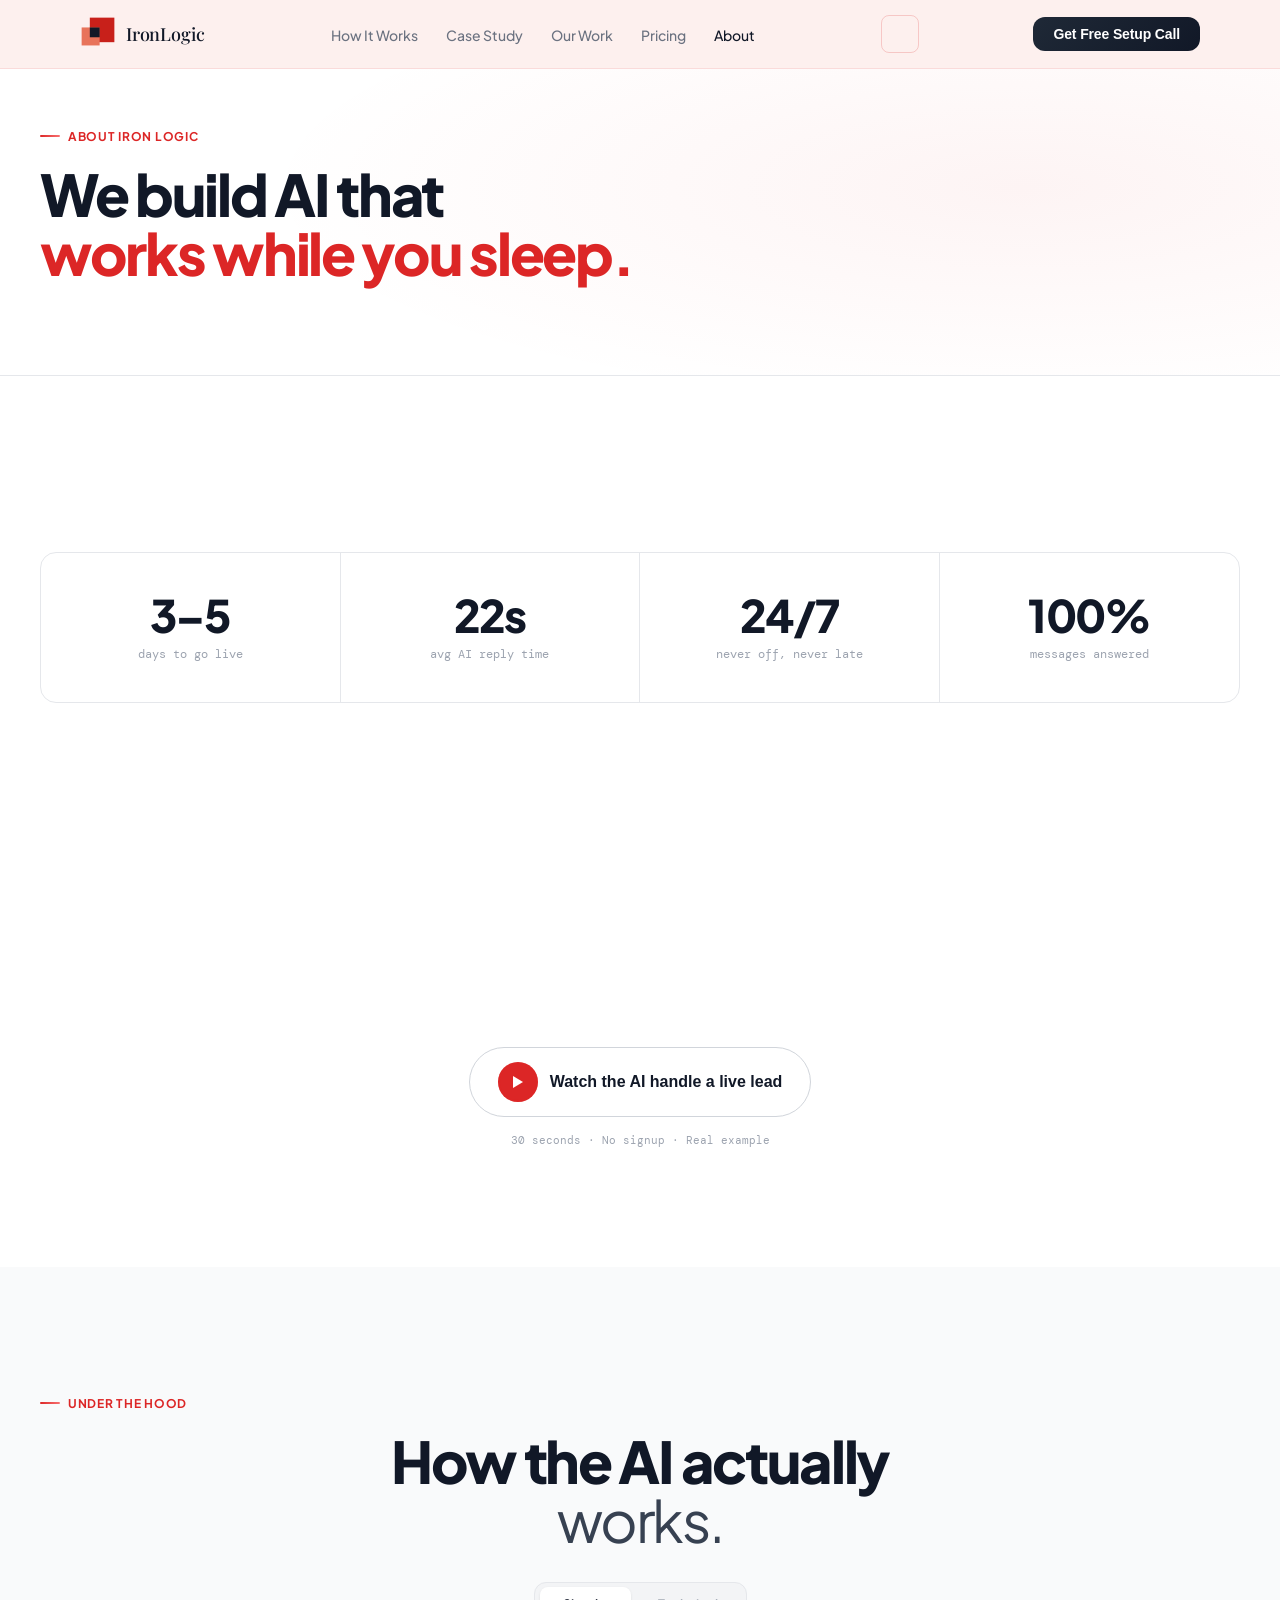
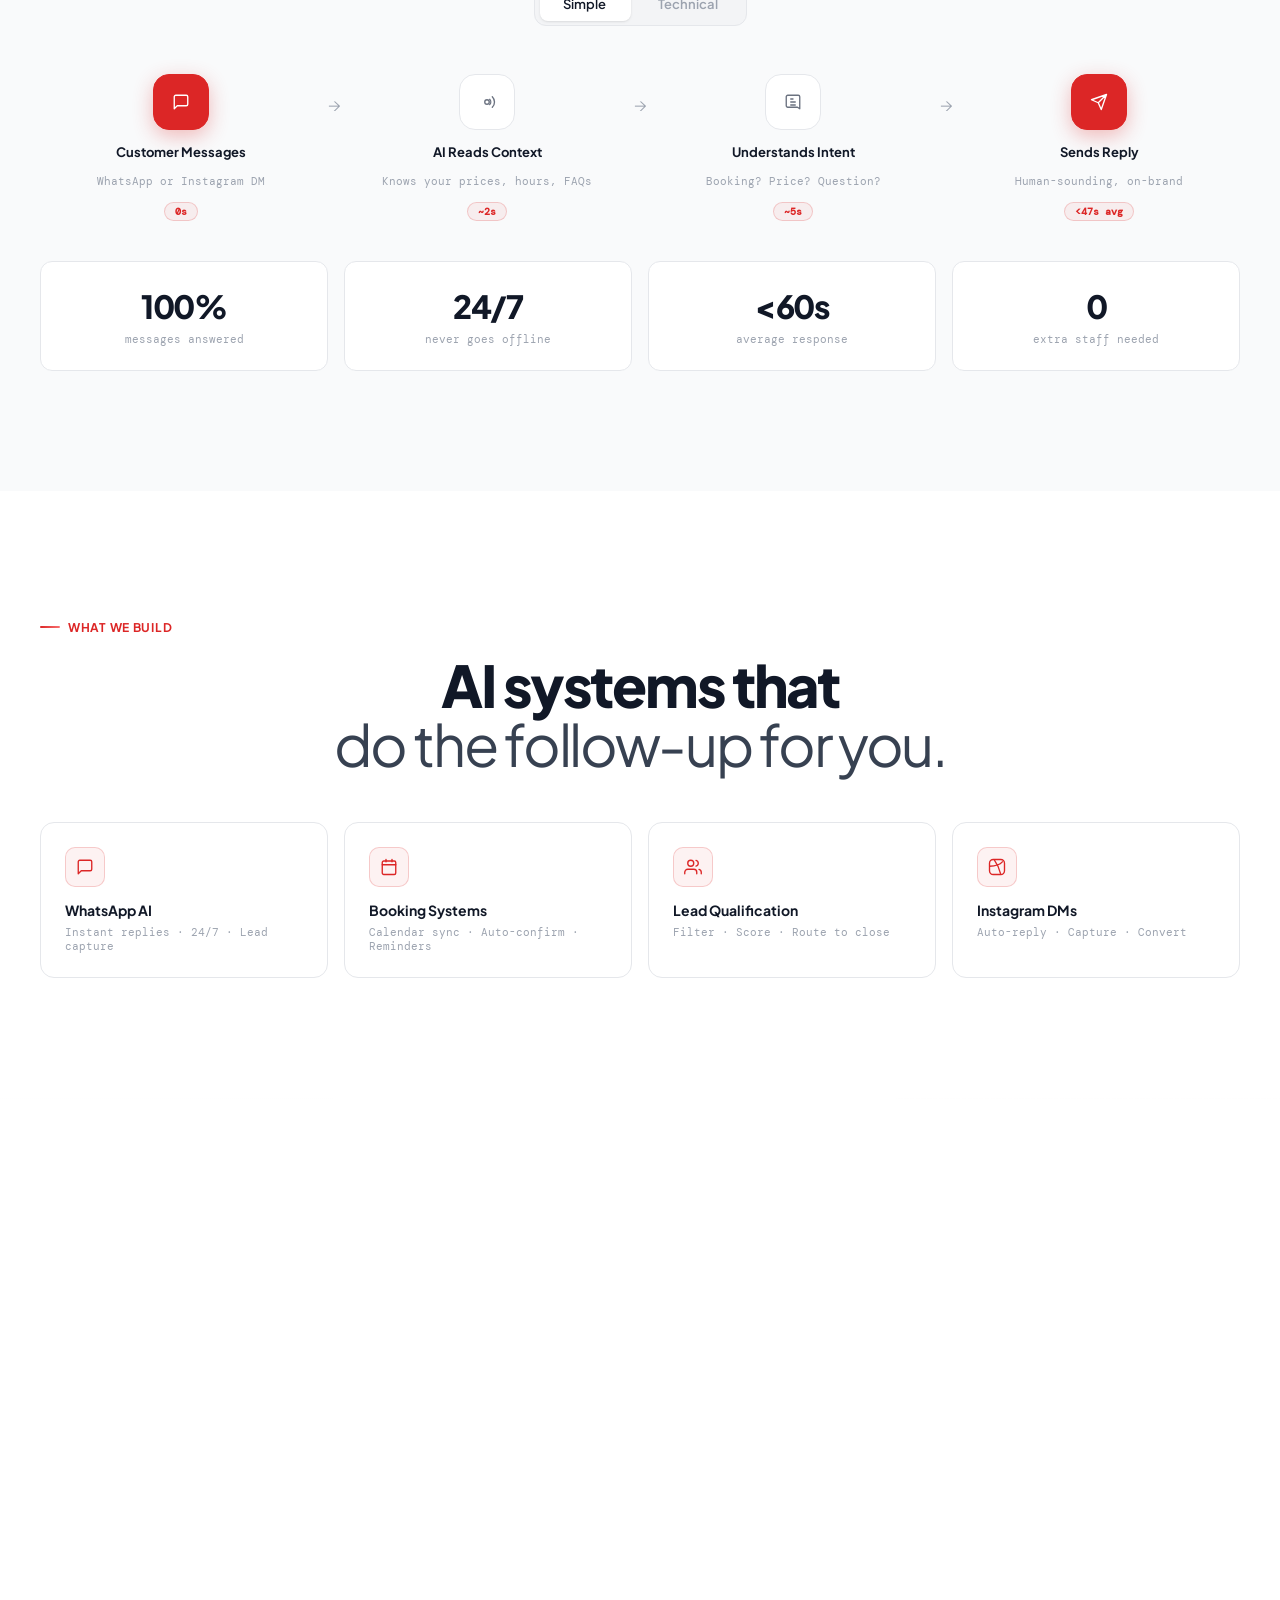
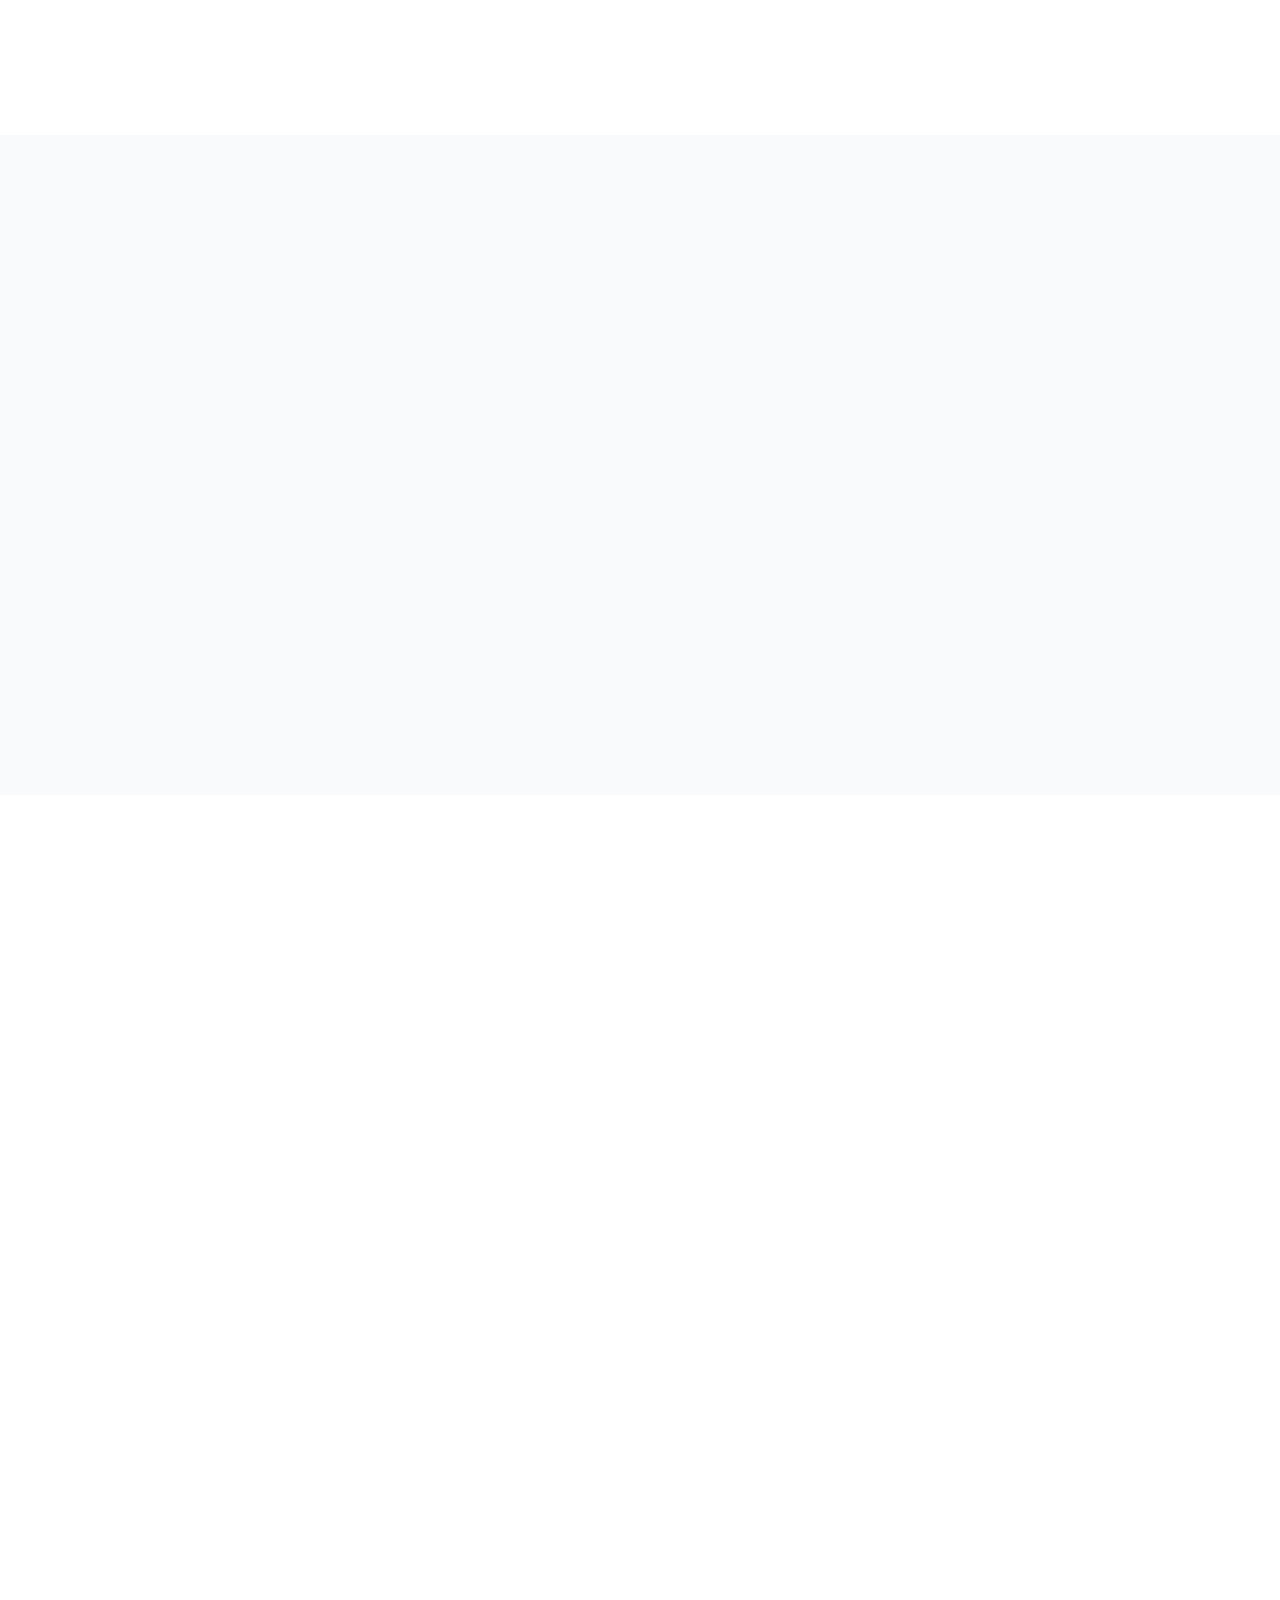
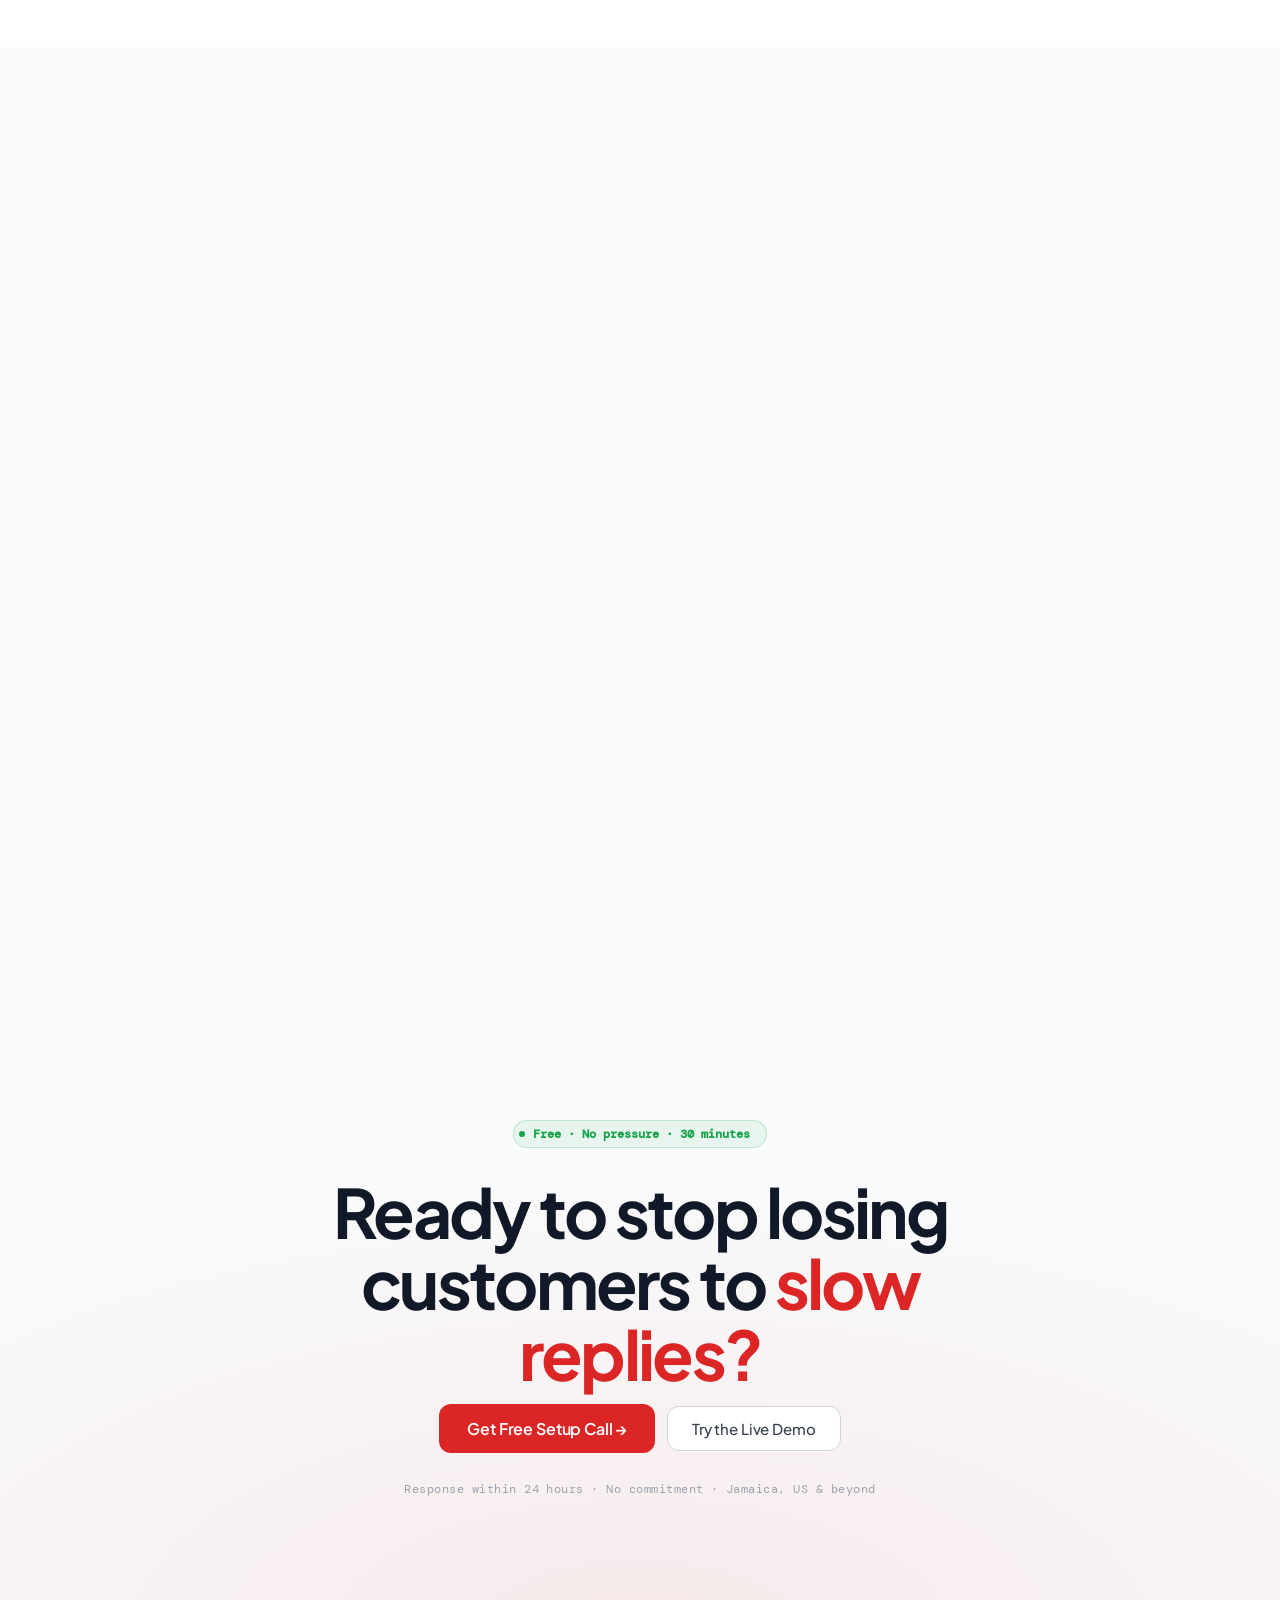
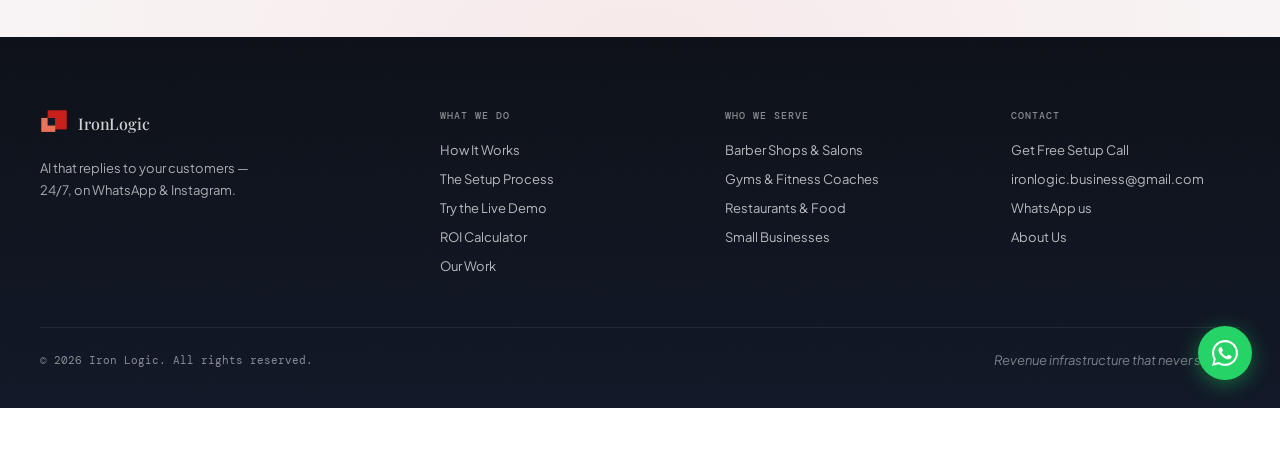
==== commit 6f4c7eb2: "Perf fixes, mobile polish, and animated Simple/Technical toggle - rAF-throttle all mousemove handler" ====
--- a/about.html
+++ b/about.html
@@ -173,13 +173,14 @@
   <div class="sec-w">
     <span class="eyebrow rv" style="justify-content:center">Under the Hood</span>
     <h2 class="sec-h rv" style="text-align:center">How the AI actually<br><span class="muted">works.</span></h2>
-    <div class="view-toggle rv">
+    <div class="view-toggle rv" id="view-toggle">
+      <div class="vt-pill" id="vt-pill"></div>
       <button class="vt-btn on" id="vt-simple" type="button">Simple</button>
       <button class="vt-btn" id="vt-tech" type="button">Technical</button>
     </div>
 
     <!-- SIMPLE VIEW -->
-    <div id="view-simple">
+    <div id="view-simple" class="vt-panel active">
       <div class="simple-flow rv">
         <div class="sf-step">
           <div class="sf-icon red"><svg width="18" height="18" viewBox="0 0 24 24" fill="none"><path d="M21 15a2 2 0 01-2 2H7l-4 4V5a2 2 0 012-2h14a2 2 0 012 2z" stroke="currentColor" stroke-width="1.8" stroke-linecap="round" stroke-linejoin="round"/></svg></div>
@@ -218,7 +219,7 @@
     </div>
 
     <!-- TECHNICAL VIEW -->
-    <div id="view-tech" style="display:none">
+    <div id="view-tech" class="vt-panel">
       <div class="tech-grid rv">
         <div class="tech-card">
           <div class="tech-card-tag">01 · Intake</div>
--- a/style.css
+++ b/style.css
@@ -26,8 +26,8 @@
   --ease:cubic-bezier(.16,1,.3,1);
   --ease-out:cubic-bezier(0,0,.2,1);
 }
-html{scroll-behavior:smooth;font-size:16px}
-body{background:var(--bg);color:var(--ink);font-family:var(--sans);overflow-x:hidden;-webkit-font-smoothing:antialiased;text-rendering:optimizeLegibility}
+html{scroll-behavior:smooth;font-size:16px;overflow-x:hidden}
+body{background:var(--bg);color:var(--ink);font-family:var(--sans);overflow-x:hidden;-webkit-font-smoothing:antialiased;text-rendering:optimizeLegibility;min-width:320px}
 ::selection{background:var(--red);color:#fff}
 
 /* PROGRESS */
@@ -44,8 +44,8 @@
 .nav-ham.open span:nth-child(2){opacity:0;width:0}
 .nav-ham.open span:nth-child(3){transform:translateY(-6.5px) rotate(-45deg)}
 /* Mobile drawer */
-.nav-drawer{display:none;position:fixed;top:61px;left:0;right:0;background:rgba(255,255,255,.98);backdrop-filter:blur(20px);border-bottom:1px solid var(--border);padding:12px 20px 20px;z-index:499;flex-direction:column;gap:4px;transform:translateY(-8px);opacity:0;pointer-events:none;transition:transform .2s var(--ease),opacity .2s}
-.nav-drawer.open{display:flex;transform:translateY(0);opacity:1;pointer-events:all}
+.nav-drawer{display:flex;position:fixed;top:61px;left:0;right:0;background:rgba(255,255,255,.98);backdrop-filter:blur(20px);border-bottom:1px solid var(--border);padding:12px 20px 20px;z-index:499;flex-direction:column;gap:4px;transform:translateY(-8px);opacity:0;pointer-events:none;visibility:hidden;transition:transform .2s var(--ease),opacity .2s,visibility .2s}
+.nav-drawer.open{transform:translateY(0);opacity:1;pointer-events:all;visibility:visible}
 .nav-drawer a{font-size:15px;font-weight:500;color:var(--ink2);padding:10px 12px;border-radius:8px;text-decoration:none;display:block;transition:background .12s,color .12s}
 .nav-drawer a:hover,.nav-drawer a.active{background:var(--bg3);color:var(--ink)}
 .nav-drawer-cta{margin-top:8px;padding-top:12px;border-top:1px solid var(--border)}
@@ -65,10 +65,10 @@
 /* HERO */
 #hero{padding:140px 40px 80px;position:relative;overflow:hidden;min-height:100vh;display:flex;align-items:center;background:var(--bg)}
 .hero-mesh{position:absolute;inset:0;z-index:0;pointer-events:none;overflow:hidden}
-.hero-blob{position:absolute;border-radius:50%;filter:blur(100px);will-change:transform}
-.hero-blob.b1{width:700px;height:700px;background:radial-gradient(circle,rgba(220,38,38,.14),transparent 65%);top:-150px;right:-150px;animation:blobDrift1 18s ease-in-out infinite alternate}
-.hero-blob.b2{width:600px;height:600px;background:radial-gradient(circle,rgba(99,102,241,.09),transparent 65%);bottom:-120px;left:30%;animation:blobDrift2 22s ease-in-out infinite alternate}
-.hero-blob.b3{width:400px;height:400px;background:radial-gradient(circle,rgba(20,184,166,.08),transparent 65%);top:25%;left:5%;animation:blobDrift3 15s ease-in-out infinite alternate}
+.hero-blob{position:absolute;border-radius:50%;filter:blur(70px);will-change:transform;contain:strict}
+.hero-blob.b1{width:600px;height:600px;background:radial-gradient(circle,rgba(220,38,38,.14),transparent 65%);top:-150px;right:-150px;animation:blobDrift1 18s ease-in-out infinite alternate}
+.hero-blob.b2{width:500px;height:500px;background:radial-gradient(circle,rgba(99,102,241,.09),transparent 65%);bottom:-120px;left:30%;animation:blobDrift2 22s ease-in-out infinite alternate}
+.hero-blob.b3{width:350px;height:350px;background:radial-gradient(circle,rgba(20,184,166,.08),transparent 65%);top:25%;left:5%;animation:blobDrift3 15s ease-in-out infinite alternate}
 @keyframes blobDrift1{0%{transform:translate(0,0) scale(1)}100%{transform:translate(-60px,40px) scale(1.12)}}
 @keyframes blobDrift2{0%{transform:translate(0,0) scale(1)}100%{transform:translate(50px,-60px) scale(1.08)}}
 @keyframes blobDrift3{0%{transform:translate(0,0) scale(1)}100%{transform:translate(30px,50px) scale(1.15)}}
@@ -140,14 +140,14 @@
 .ticker-rail::before,.ticker-rail::after{content:'';position:absolute;top:0;bottom:0;width:60px;z-index:2;pointer-events:none}
 .ticker-rail::before{left:0;background:linear-gradient(90deg,var(--bg2),transparent)}
 .ticker-rail::after{right:0;background:linear-gradient(270deg,var(--bg2),transparent)}
-.tw{display:inline-flex;animation:tick 40s linear infinite;white-space:nowrap}
+.tw{display:inline-flex;animation:tick 40s linear infinite;white-space:nowrap;will-change:transform}
 .tw:hover{animation-play-state:paused}
 .ti{font-family:var(--mono);font-size:12px;color:var(--ink3);padding:14px 36px;display:inline-flex;align-items:center;gap:10px;border-right:1px solid var(--border)}
 .ti-n{color:var(--ink);font-weight:600;font-size:13px}
 @keyframes tick{to{transform:translateX(-50%)}}
 
 /* SECTION PRIMITIVES */
-.sec{padding:120px 40px}
+.sec{padding:120px 40px;content-visibility:auto;contain-intrinsic-size:0 600px}
 .sec-w{max-width:1200px;margin:0 auto}
 .sec-w.narrow{max-width:800px}
 .eyebrow{display:inline-flex;align-items:center;gap:8px;font-family:var(--sans);font-size:12px;font-weight:700;color:var(--red);letter-spacing:.06em;text-transform:uppercase;margin-bottom:20px}
@@ -860,6 +860,10 @@
 @media(prefers-reduced-motion:reduce){
   *,*::before,*::after{animation-duration:.01ms!important;transition-duration:.01ms!important}
   .rv{opacity:1;transform:none}
+}
+@media(hover:none){
+  .hero-blob{display:none}
+  .hero-grid{-webkit-mask-image:none;opacity:.5}
 }
 
 /* ─── PAGE LOAD ─── */
@@ -1311,9 +1315,14 @@
 }
 
 /* VIEW TOGGLE */
-.view-toggle{display:flex;background:var(--bg3);border:1px solid var(--border);border-radius:12px;padding:4px;gap:4px;width:fit-content;margin:32px auto 0}
-.vt-btn{font-family:var(--sans);font-size:13px;font-weight:600;color:var(--ink4);background:none;border:none;padding:9px 24px;border-radius:8px;cursor:pointer;transition:all .2s;white-space:nowrap}
-.vt-btn.on{background:var(--bg);color:var(--ink);box-shadow:var(--shadow)}
+.view-toggle{display:flex;position:relative;background:var(--bg3);border:1px solid var(--border);border-radius:12px;padding:4px;gap:4px;width:fit-content;margin:32px auto 0}
+.vt-pill{position:absolute;top:4px;bottom:4px;border-radius:8px;background:var(--bg);box-shadow:var(--shadow);transition:transform .4s cubic-bezier(.16,1,.3,1),width .4s cubic-bezier(.16,1,.3,1);pointer-events:none;z-index:0;will-change:transform,width}
+.vt-btn{position:relative;z-index:1;font-family:var(--sans);font-size:13px;font-weight:600;color:var(--ink4);background:none;border:none;padding:9px 24px;border-radius:8px;cursor:pointer;transition:color .3s;white-space:nowrap}
+.vt-btn.on{color:var(--ink)}
+.vt-panel{margin-top:48px;opacity:0;transition:opacity .25s ease;pointer-events:none;display:none}
+.vt-panel.active{opacity:1;pointer-events:auto;display:block}
+.vt-panel.fade-in{animation:vtFadeIn .38s cubic-bezier(.16,1,.3,1) both}
+@keyframes vtFadeIn{from{opacity:0;transform:translateY(10px)}to{opacity:1;transform:translateY(0)}}
 .view-panel{margin-top:48px}
 
 /* SIMPLE FLOW */
@@ -1421,7 +1430,7 @@
 .modal-btn-next:active:not(:disabled){transform:translateY(0)}
 
 /* View toggle animated switch */
-.vt-btn{transition:background .2s,color .2s,box-shadow .2s,transform .1s}
+.vt-btn{transition:color .25s}
 .vt-btn:active{transform:scale(.97)}
 
 /* Sticky bar button */
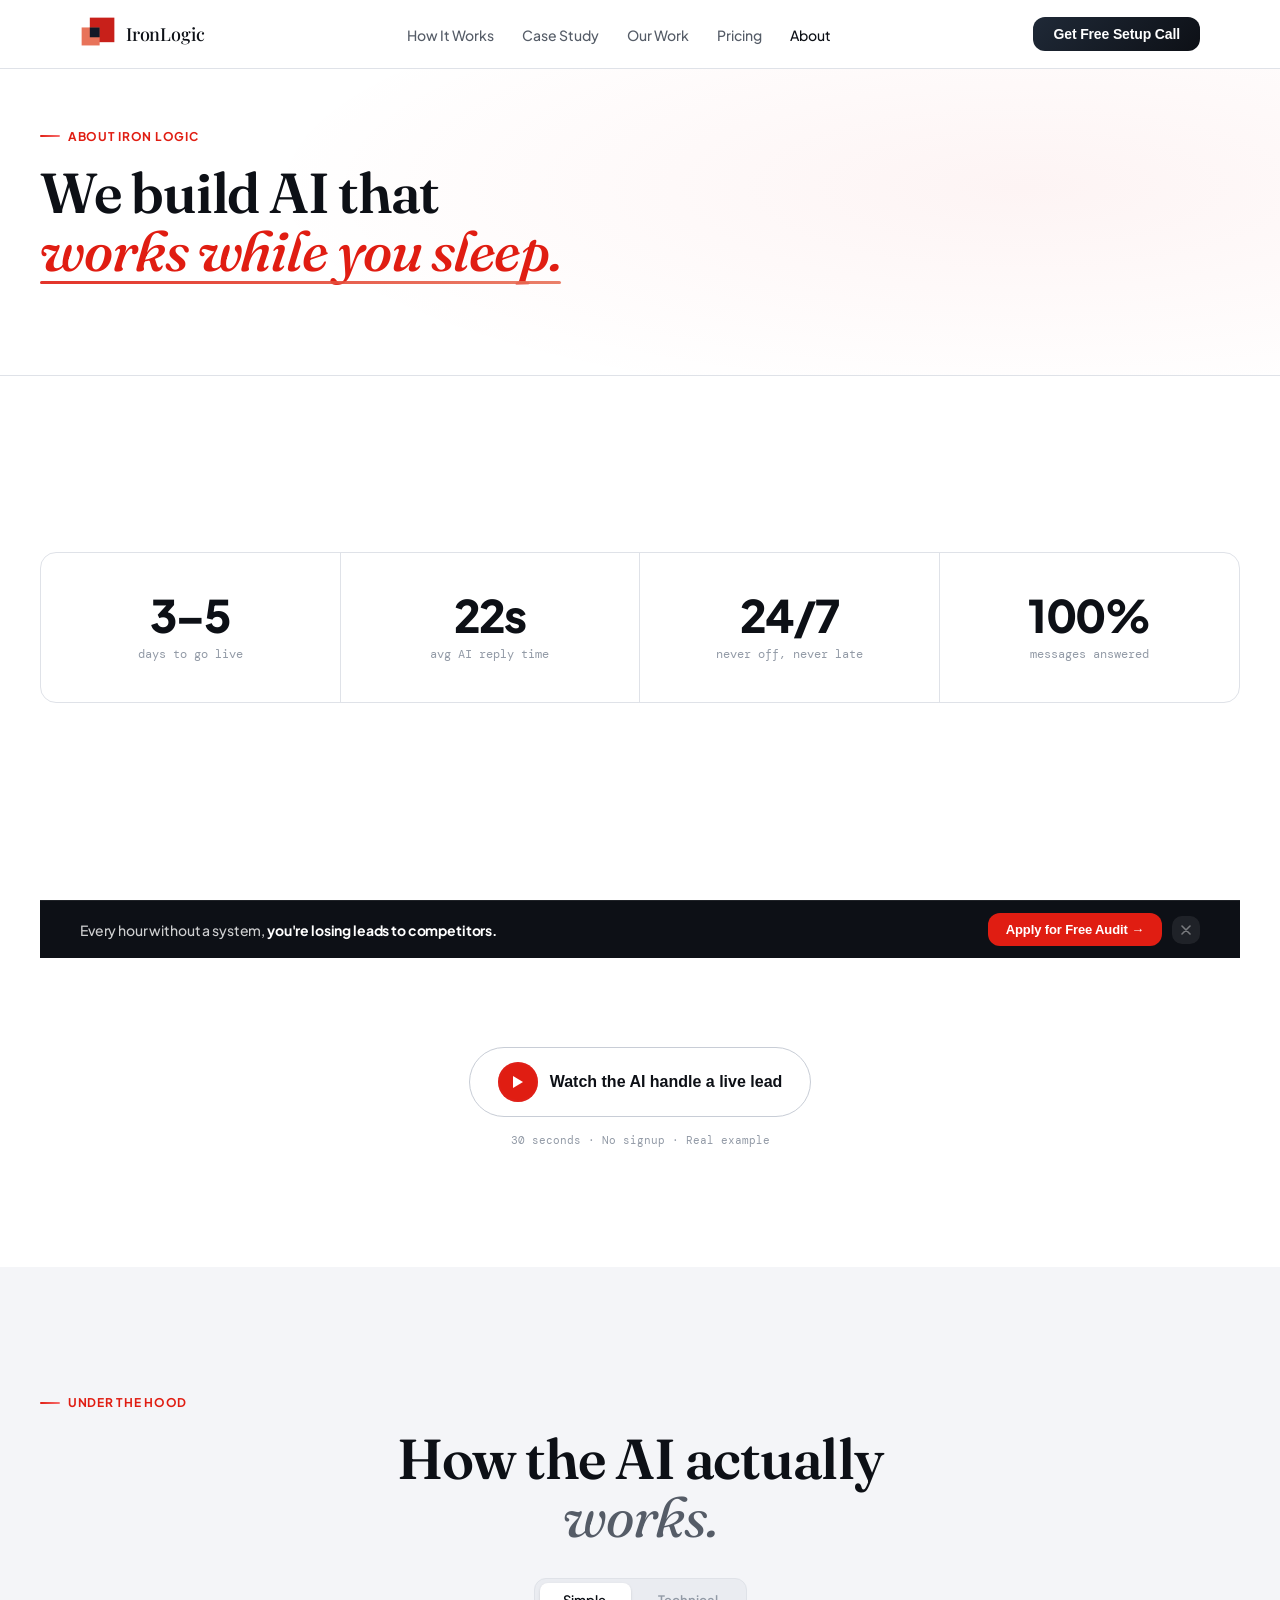
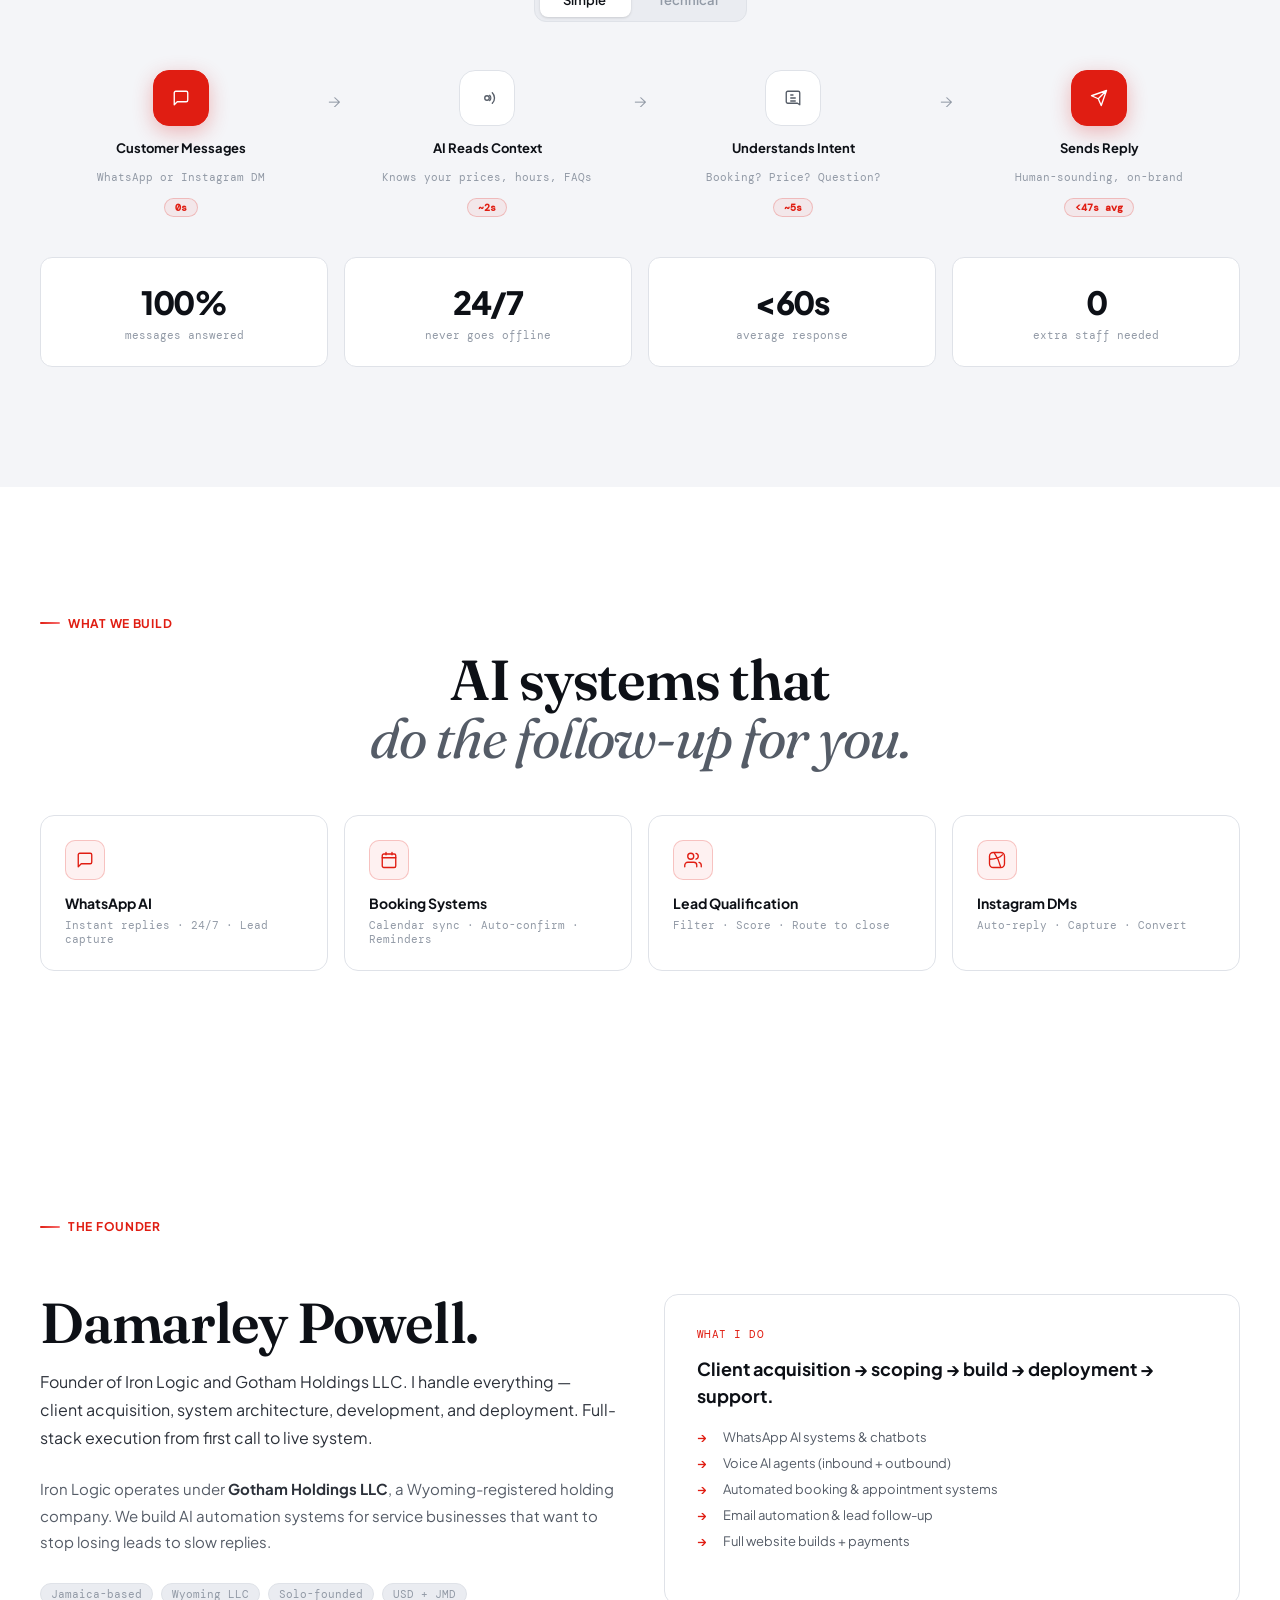
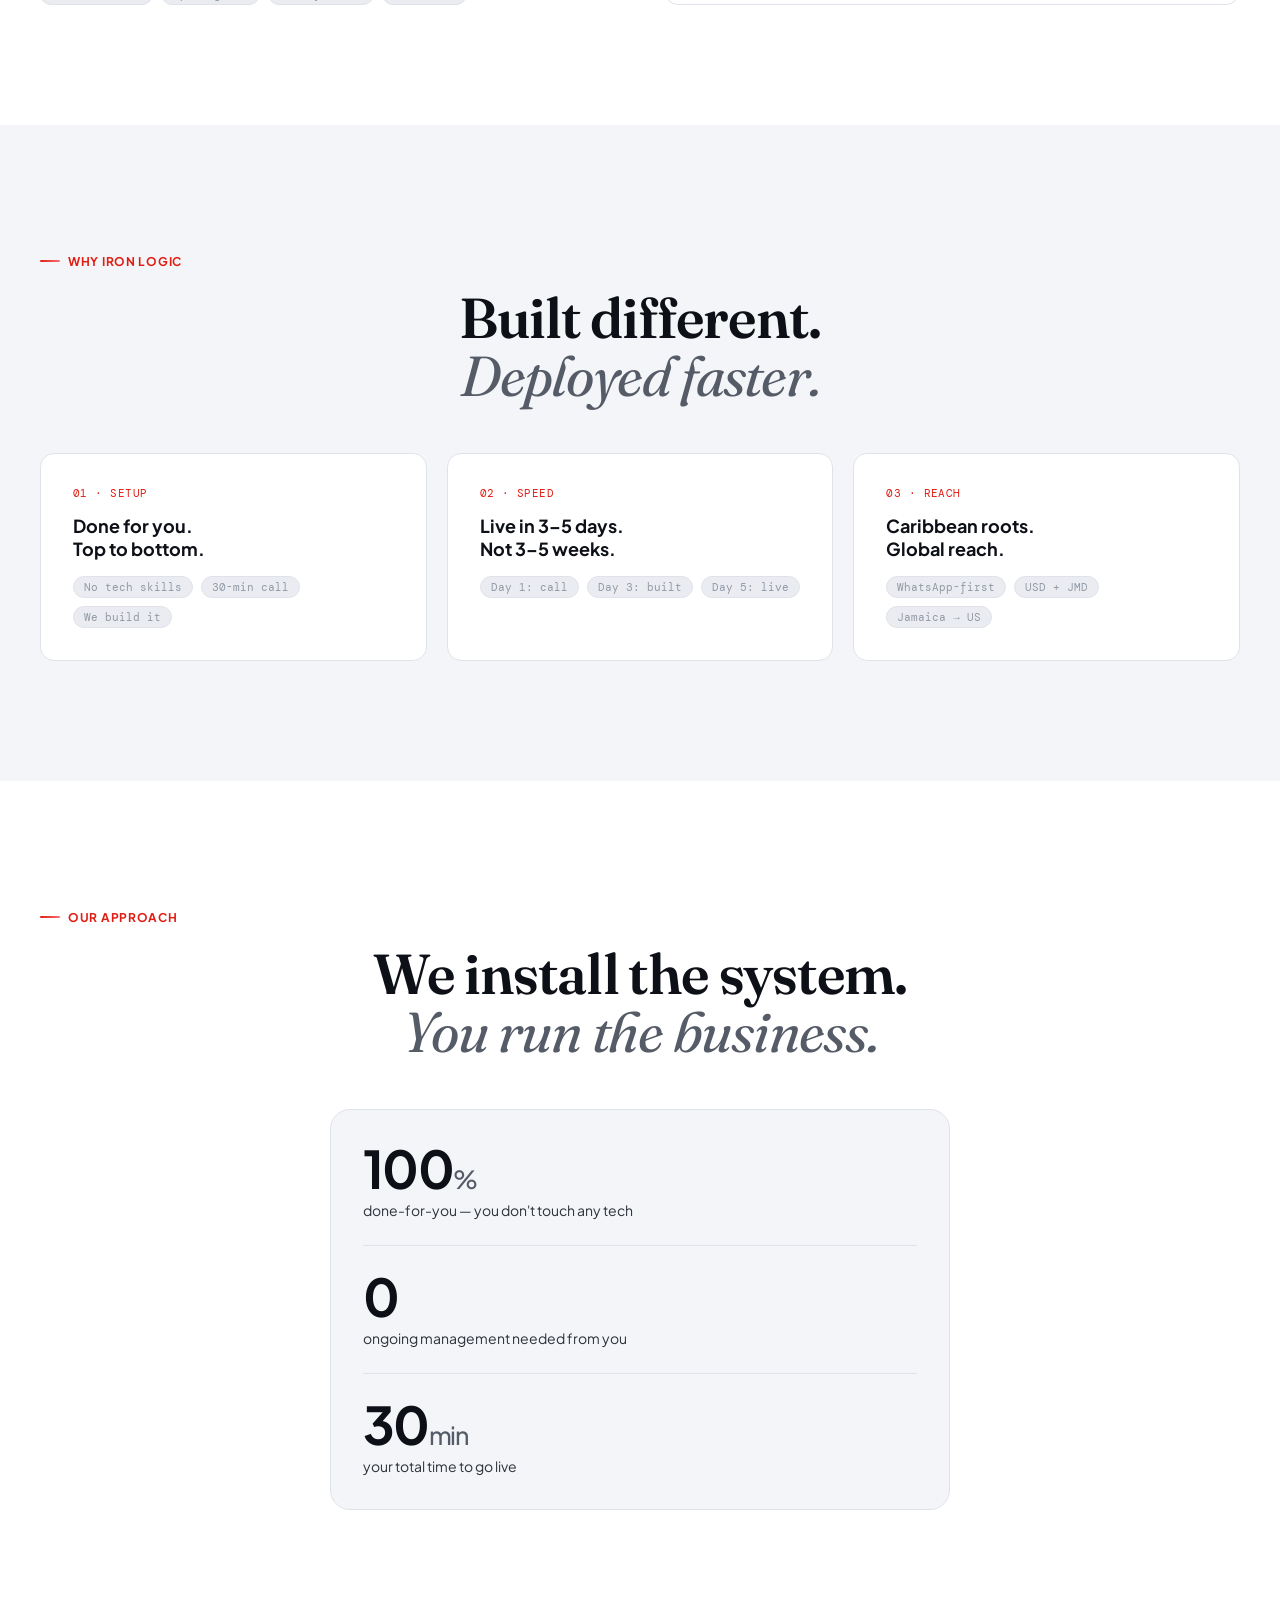
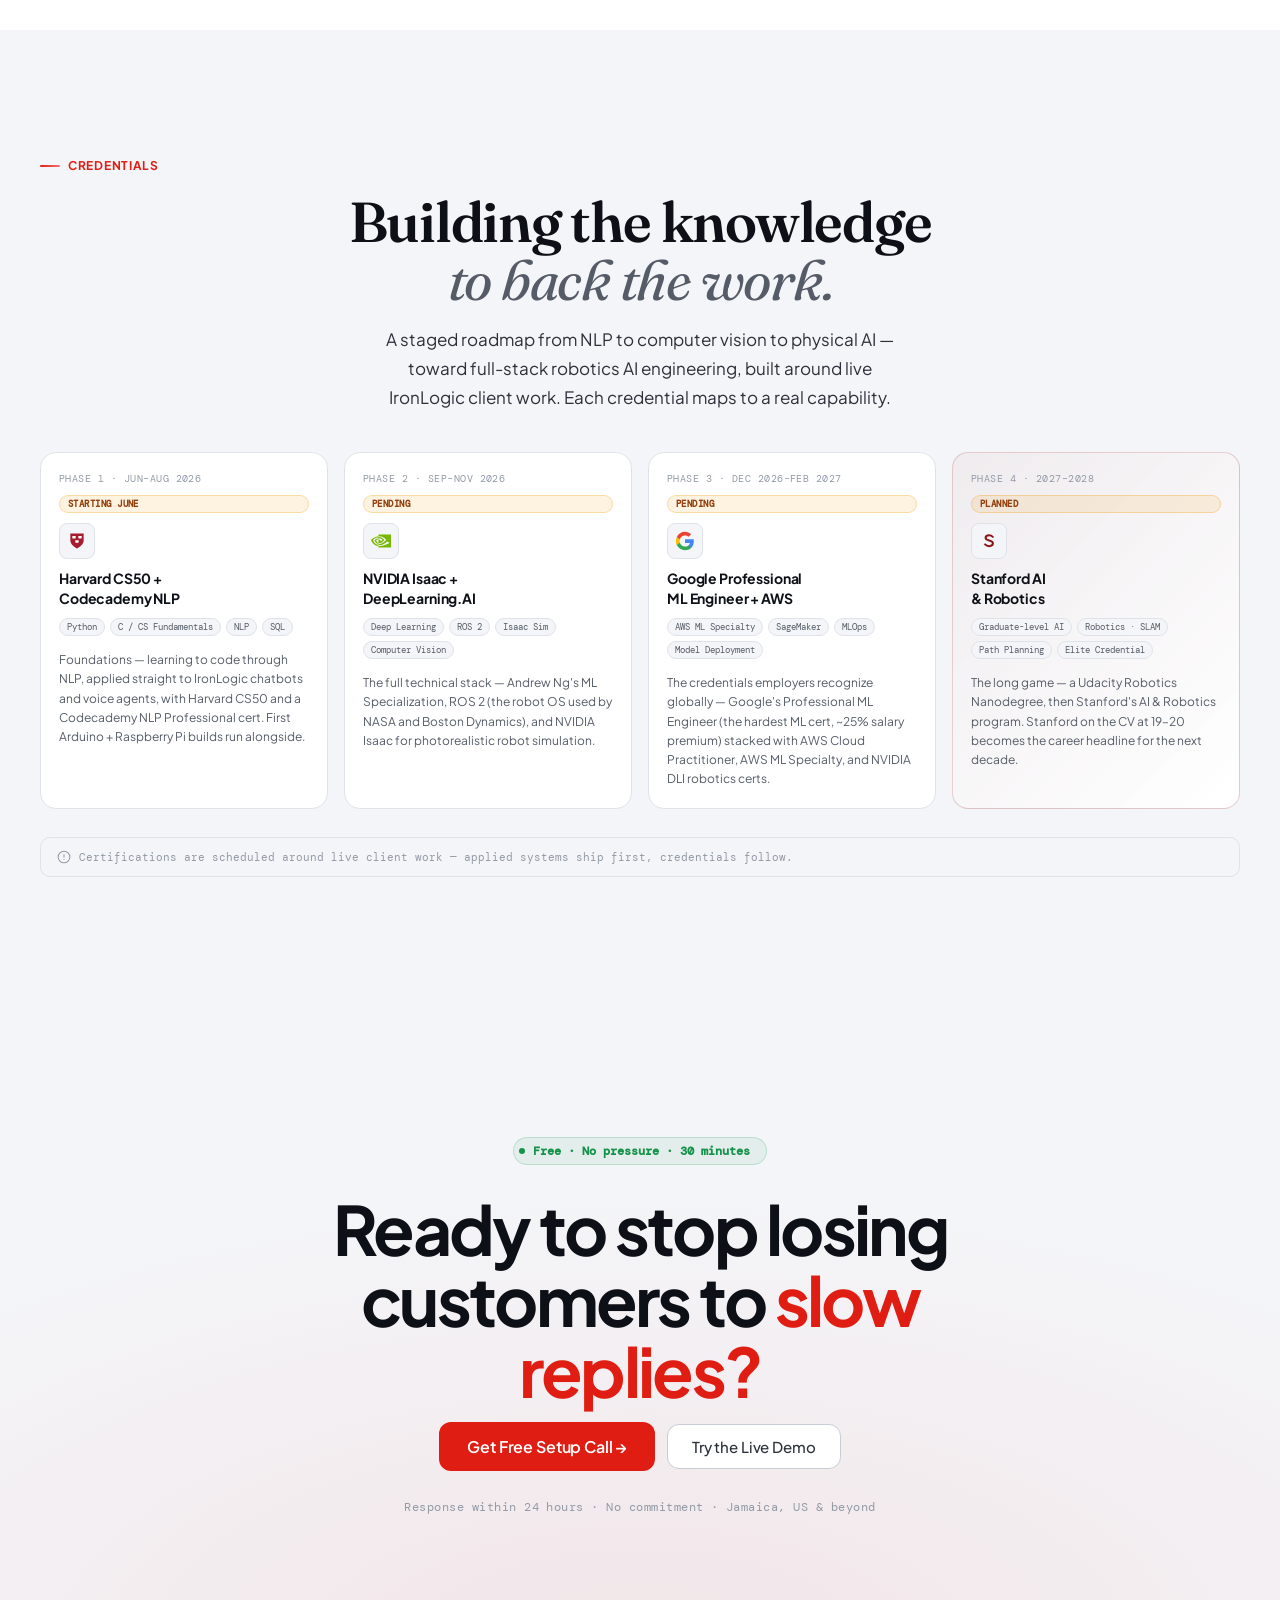
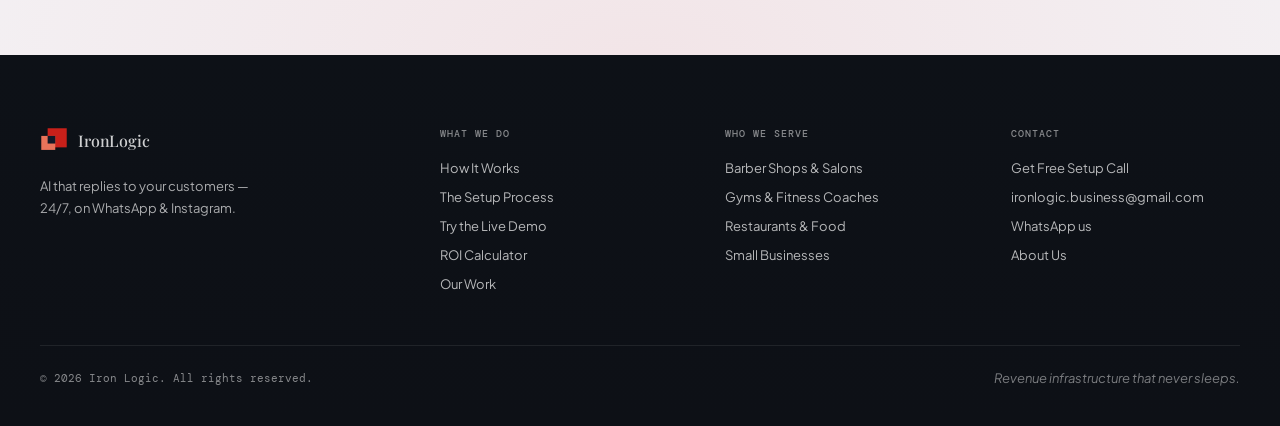
==== commit fe8a6a35: "Add Intelligence/Marketing brand toggle + blue Marketing page; UI redesign + site-wide AI chat bubbl" ====
--- a/about.html
+++ b/about.html
@@ -9,7 +9,7 @@
 <link rel="icon" type="image/svg+xml" href="data:image/svg+xml,<svg xmlns='http://www.w3.org/2000/svg' viewBox='0 0 44 44'><rect x='12' y='2' width='30' height='30' rx='4' fill='%23C8201A'/><rect x='2' y='14' width='22' height='22' rx='4' fill='%23E8735A'/><rect x='12' y='14' width='12' height='12' fill='%23111827'/></svg>">
 <link rel="preconnect" href="https://fonts.googleapis.com">
 <link rel="preconnect" href="https://fonts.gstatic.com" crossorigin>
-<link href="https://fonts.googleapis.com/css2?family=Plus+Jakarta+Sans:wght@300;400;500;600;700;800&family=DM+Mono:wght@300;400;500&family=Playfair+Display:wght@400;500;600&display=swap" rel="stylesheet">
+<link href="https://fonts.googleapis.com/css2?family=Plus+Jakarta+Sans:wght@300;400;500;600;700;800&family=Fraunces:ital,opsz,wght@0,9..144,400..600;1,9..144,400..600&family=DM+Mono:wght@300;400;500&family=Playfair+Display:wght@400;500;600&display=swap" rel="stylesheet">
 <link href="https://assets.calendly.com/assets/external/widget.css" rel="stylesheet">
 <link rel="stylesheet" href="style.css">
 </head>
@@ -86,9 +86,6 @@
 <!-- STICKY CTA BAR -->
 <div id="sticky-bar"><div class="sticky-inner"><div class="sticky-text">Every hour without a system, <strong>you're losing leads to competitors.</strong></div><div class="sticky-right"><button class="btn-primary mag" data-modal="open" type="button" style="font-size:13px;padding:9px 18px">Apply for Free Audit →</button><button class="sticky-dismiss" id="sticky-dismiss" type="button" title="Dismiss"><svg width="10" height="10" viewBox="0 0 10 10" fill="none"><path d="M1 1l8 8M9 1L1 9" stroke="currentColor" stroke-width="1.6" stroke-linecap="round"/></svg></button></div></div></div>
 
-<!-- WHATSAPP FLOAT -->
-<a href="https://wa.me/18768600442" target="_blank" rel="noopener" id="wa-float" title="Chat on WhatsApp"><svg width="26" height="26" viewBox="0 0 24 24" fill="#fff"><path d="M20.52 3.48A11.95 11.95 0 0012 0C5.37 0 0 5.37 0 12c0 2.11.55 4.16 1.6 5.97L0 24l6.22-1.57A11.96 11.96 0 0012 24c6.63 0 12-5.37 12-12 0-3.2-1.25-6.21-3.48-8.52zM12 22c-1.85 0-3.67-.5-5.25-1.44l-.37-.22-3.89.98 1.02-3.77-.24-.39A9.96 9.96 0 012 12C2 6.48 6.48 2 12 2c2.67 0 5.18 1.04 7.07 2.93A9.93 9.93 0 0122 12c0 5.52-4.48 10-10 10zm5.44-7.38c-.3-.15-1.76-.87-2.03-.97-.27-.1-.47-.15-.67.15-.2.3-.77.97-.94 1.17-.17.2-.35.22-.65.07-.3-.15-1.26-.46-2.4-1.48-.89-.79-1.49-1.76-1.66-2.06-.17-.3-.02-.46.13-.61.13-.13.3-.35.45-.52.15-.17.2-.3.3-.5.1-.2.05-.37-.02-.52-.07-.15-.67-1.61-.92-2.2-.24-.58-.49-.5-.67-.51-.17 0-.37-.02-.57-.02-.2 0-.52.07-.8.37-.27.3-1.04 1.02-1.04 2.48s1.07 2.88 1.22 3.08c.15.2 2.1 3.2 5.08 4.49.71.31 1.26.49 1.69.63.71.22 1.36.19 1.87.12.57-.09 1.76-.72 2.01-1.41.25-.69.25-1.28.17-1.41-.08-.12-.27-.2-.57-.34z"/></svg></a>
-
 <!-- EXIT INTENT -->
 <div id="exit-overlay"><div class="exit-card"><button class="exit-close" id="exit-close" type="button"><svg width="10" height="10" viewBox="0 0 10 10" fill="none"><path d="M1 1l8 8M9 1L1 9" stroke="currentColor" stroke-width="1.6" stroke-linecap="round"/></svg></button><div class="exit-eyebrow">Before you go</div><h3 class="exit-h">How much did you lose<br>this week?</h3><p class="exit-p">The average service business misses 62% of inbound leads. At $3,500 per deal, that's real money leaving every single day.</p><button class="btn-primary mag" data-modal="open" type="button" style="width:100%;justify-content:center;font-size:15px;padding:13px">Find My Revenue Leak →</button></div></div>
 
@@ -158,13 +155,7 @@
       <div class="play-typing" id="pm-typing2"><span></span><span></span><span></span></div>
       <div class="play-msg" id="pm-3"><div class="pm-bubble in">Locked in! ✅ Saturday 10am — you'll get a reminder the day before. See you then! ✂️</div></div>
     </div>
-    <div class="play-pipeline-strip" id="play-pipeline">
-      <div class="pps-step" id="pps-0"><div class="pps-dot"></div>Reading message</div>
-      <div class="pps-step" id="pps-1"><div class="pps-dot"></div>Searching KB</div>
-      <div class="pps-step" id="pps-2"><div class="pps-dot"></div>Classifying intent</div>
-      <div class="pps-step" id="pps-3"><div class="pps-dot"></div>Generating reply</div>
-      <div class="pps-step" id="pps-4"><div class="pps-dot"></div>Sending</div>
-    </div>
+    <div class="play-foot" id="play-foot"><span class="play-foot-dot"></span> Replied in 47 seconds · booked automatically</div>
   </div>
 </div>
 
@@ -423,68 +414,70 @@
   <div class="sec-w">
     <span class="eyebrow rv" style="justify-content:center">Credentials</span>
     <h2 class="sec-h rv" style="text-align:center">Building the knowledge<br><span class="muted">to back the work.</span></h2>
-    <p class="sec-p rv" style="text-align:center;max-width:480px;margin:10px auto 40px">Active learning roadmap — certifications in progress alongside client work. Each one maps to a specific capability gap.</p>
+    <p class="sec-p rv" style="text-align:center;max-width:520px;margin:10px auto 40px">A staged roadmap from NLP to computer vision to physical AI — toward full-stack robotics AI engineering, built around live IronLogic client work. Each credential maps to a real capability.</p>
     <div class="cert-grid rv">
       <div class="cert-card tilt">
-        <div class="cert-phase">Phase 2 · 3–6 months</div>
-        <div class="cert-badge pending">In Progress</div>
+        <div class="cert-phase">Phase 1 · Jun–Aug 2026</div>
+        <div class="cert-badge pending">Starting June</div>
+        <div class="cert-logo harvard-logo">
+          <svg width="20" height="20" viewBox="0 0 24 24" xmlns="http://www.w3.org/2000/svg"><path d="M4 3h16v8.4c0 4.8-5.4 8-8 9.6-2.6-1.6-8-4.8-8-9.6V3z" fill="#A51C30"/><rect x="6.4" y="6" width="4" height="3" rx=".5" fill="#fff"/><rect x="13.6" y="6" width="4" height="3" rx=".5" fill="#fff"/><rect x="10" y="11" width="4" height="3" rx=".5" fill="#fff"/></svg>
+        </div>
+        <div class="cert-name">Harvard CS50 +<br>Codecademy NLP</div>
+        <div class="cert-skills">
+          <span class="cert-skill">Python</span>
+          <span class="cert-skill">C / CS Fundamentals</span>
+          <span class="cert-skill">NLP</span>
+          <span class="cert-skill">SQL</span>
+        </div>
+        <div class="cert-why">Foundations — learning to code through NLP, applied straight to IronLogic chatbots and voice agents, with Harvard CS50 and a Codecademy NLP Professional cert. First Arduino + Raspberry Pi builds run alongside.</div>
+      </div>
+
+      <div class="cert-card tilt">
+        <div class="cert-phase">Phase 2 · Sep–Nov 2026</div>
+        <div class="cert-badge pending">Pending</div>
+        <div class="cert-logo nvidia-logo">
+          <svg width="20" height="20" viewBox="0 0 24 24" xmlns="http://www.w3.org/2000/svg"><path fill="#76B900" d="M8.948 8.798v-1.43a6.7 6.7 0 0 1 .424-.018c3.922-.124 6.493 3.374 6.493 3.374s-2.774 3.851-5.75 3.851c-.398 0-.787-.062-1.158-.185v-4.346c1.528.185 1.837.857 2.747 2.385l2.04-1.714s-1.492-1.952-4-1.952a6.016 6.016 0 0 0-.796.035m0-4.735v2.138l.424-.027c5.45-.185 9.01 4.47 9.01 4.47s-4.08 4.964-8.33 4.964c-.37 0-.733-.035-1.095-.097v1.325c.3.035.61.062.91.062 3.957 0 6.82-2.023 9.593-4.408.459.371 2.34 1.263 2.73 1.652-2.633 2.208-8.772 3.984-12.253 3.984-.335 0-.653-.018-.971-.053v1.864H24V4.063zm0 10.326v1.131c-3.657-.654-4.673-4.46-4.673-4.46s1.758-1.944 4.673-2.262v1.237H8.94c-1.528-.186-2.73 1.245-2.73 1.245s.68 2.412 2.739 3.11M2.456 10.9s2.164-3.197 6.5-3.533V6.201C4.153 6.59 0 10.653 0 10.653s2.35 6.802 8.948 7.42v-1.237c-4.84-.6-6.492-5.936-6.492-5.936z"/></svg>
+        </div>
+        <div class="cert-name">NVIDIA Isaac +<br>DeepLearning.AI</div>
+        <div class="cert-skills">
+          <span class="cert-skill">Deep Learning</span>
+          <span class="cert-skill">ROS 2</span>
+          <span class="cert-skill">Isaac Sim</span>
+          <span class="cert-skill">Computer Vision</span>
+        </div>
+        <div class="cert-why">The full technical stack — Andrew Ng's ML Specialization, ROS 2 (the robot OS used by NASA and Boston Dynamics), and NVIDIA Isaac for photorealistic robot simulation.</div>
+      </div>
+
+      <div class="cert-card tilt">
+        <div class="cert-phase">Phase 3 · Dec 2026–Feb 2027</div>
+        <div class="cert-badge pending">Pending</div>
         <div class="cert-logo google-logo">
           <svg width="20" height="20" viewBox="0 0 24 24" fill="none"><path d="M22.56 12.25c0-.78-.07-1.53-.2-2.25H12v4.26h5.92c-.26 1.37-1.04 2.53-2.21 3.31v2.77h3.57c2.08-1.92 3.28-4.74 3.28-8.09z" fill="#4285F4"/><path d="M12 23c2.97 0 5.46-.98 7.28-2.66l-3.57-2.77c-.98.66-2.23 1.06-3.71 1.06-2.86 0-5.29-1.93-6.16-4.53H2.18v2.84C3.99 20.53 7.7 23 12 23z" fill="#34A853"/><path d="M5.84 14.09c-.22-.66-.35-1.36-.35-2.09s.13-1.43.35-2.09V7.07H2.18C1.43 8.55 1 10.22 1 12s.43 3.45 1.18 4.93l2.85-2.22.81-.62z" fill="#FBBC05"/><path d="M12 5.38c1.62 0 3.06.56 4.21 1.64l3.15-3.15C17.45 2.09 14.97 1 12 1 7.7 1 3.99 3.47 2.18 7.07l3.66 2.84c.87-2.6 3.3-4.53 6.16-4.53z" fill="#EA4335"/></svg>
         </div>
-        <div class="cert-name">Google Professional<br>ML Engineer</div>
+        <div class="cert-name">Google Professional<br>ML Engineer + AWS</div>
         <div class="cert-skills">
-          <span class="cert-skill">TensorFlow</span>
-          <span class="cert-skill">ML Pipelines</span>
-          <span class="cert-skill">Supervised Learning</span>
+          <span class="cert-skill">AWS ML Specialty</span>
+          <span class="cert-skill">SageMaker</span>
+          <span class="cert-skill">MLOps</span>
           <span class="cert-skill">Model Deployment</span>
         </div>
-        <div class="cert-why">Bridges automation agency work into applied ML engineering — the credential that makes clients take the technical depth seriously.</div>
-      </div>
-
-      <div class="cert-card tilt">
-        <div class="cert-phase">Phase 3 · 6–12 months</div>
-        <div class="cert-badge pending">Pending</div>
-        <div class="cert-logo nvidia-logo">
-          <svg width="20" height="20" viewBox="0 0 24 24" fill="none"><rect width="24" height="24" rx="4" fill="#76B900"/><path d="M9.5 7v10M14.5 7v10M7 9.5h10M7 14.5h10" stroke="#fff" stroke-width="1.5" stroke-linecap="round"/></svg>
-        </div>
-        <div class="cert-name">NVIDIA Generative AI<br>&amp; Deep Learning</div>
-        <div class="cert-skills">
-          <span class="cert-skill">GPU Optimization</span>
-          <span class="cert-skill">Generative Models</span>
-          <span class="cert-skill">Advanced Architectures</span>
-        </div>
-        <div class="cert-why">Positions the work beyond prototype territory — demonstrates ability to scale AI systems on real infrastructure.</div>
-      </div>
-
-      <div class="cert-card tilt">
-        <div class="cert-phase">Phase 3 · 6–12 months</div>
-        <div class="cert-badge pending">Pending</div>
-        <div class="cert-logo ibm-logo">
-          <svg width="20" height="20" viewBox="0 0 24 24" fill="none"><rect width="24" height="24" rx="4" fill="#1F70C1"/><path d="M5 8h14M5 12h14M5 16h14M8 8v8M16 8v8" stroke="#fff" stroke-width="1.3" stroke-linecap="round"/></svg>
-        </div>
-        <div class="cert-name">IBM AI Engineering<br>Professional Certificate</div>
-        <div class="cert-skills">
-          <span class="cert-skill">Deep Learning</span>
-          <span class="cert-skill">Reinforcement Learning</span>
-          <span class="cert-skill">ML Engineering</span>
-        </div>
-        <div class="cert-why">Adds structured rigor and RL fundamentals — complements Google ML by covering enterprise engineering practices.</div>
+        <div class="cert-why">The credentials employers recognize globally — Google's Professional ML Engineer (the hardest ML cert, ~25% salary premium) stacked with AWS Cloud Practitioner, AWS ML Specialty, and NVIDIA DLI robotics certs.</div>
       </div>
 
       <div class="cert-card tilt cert-card-featured">
-        <div class="cert-phase">Phase 4 · 12–18 months</div>
+        <div class="cert-phase">Phase 4 · 2027–2028</div>
         <div class="cert-badge pending">Planned</div>
         <div class="cert-logo stanford-logo">
-          <svg width="20" height="20" viewBox="0 0 24 24" fill="none"><path d="M12 2L3 7v10l9 5 9-5V7L12 2z" stroke="#8C1515" stroke-width="1.5" stroke-linejoin="round"/><path d="M12 2v15M3 7l9 5 9-5" stroke="#8C1515" stroke-width="1.5" stroke-linecap="round" stroke-linejoin="round"/></svg>
-        </div>
-        <div class="cert-name">Stanford AI<br>Professional Program</div>
+          <svg width="20" height="20" viewBox="0 0 24 24" fill="none" xmlns="http://www.w3.org/2000/svg"><path d="M16.6 7C15.4 5.8 13.8 5.2 12 5.2c-2.3 0-4.1 1.1-4.1 3 0 4.3 8.8 2 8.8 6.6 0 2.1-2 3.4-4.5 3.4-2 0-3.7-.7-4.9-2.1" stroke="#8C1515" stroke-width="2.4" stroke-linecap="round" stroke-linejoin="round"/></svg>
+        </div>
+        <div class="cert-name">Stanford AI<br>&amp; Robotics</div>
         <div class="cert-skills">
-          <span class="cert-skill">Graduate-level ML</span>
-          <span class="cert-skill">Deep Learning</span>
-          <span class="cert-skill">NLP</span>
+          <span class="cert-skill">Graduate-level AI</span>
+          <span class="cert-skill">Robotics · SLAM</span>
+          <span class="cert-skill">Path Planning</span>
           <span class="cert-skill">Elite Credential</span>
         </div>
-        <div class="cert-why">Moves the positioning from "automation founder" to "AI professional with Stanford credentials" — the investor-deck signal.</div>
+        <div class="cert-why">The long game — a Udacity Robotics Nanodegree, then Stanford's AI &amp; Robotics program. Stanford on the CV at 19–20 becomes the career headline for the next decade.</div>
       </div>
     </div>
 
--- a/style.css
+++ b/style.css
@@ -1,43 +1,45 @@
 *,*::before,*::after{box-sizing:border-box;margin:0;padding:0}
 :root{
   --bg:#ffffff;
-  --bg2:#f9fafb;
-  --bg3:#f3f4f6;
-  --border:#e5e7eb;
-  --border2:#d1d5db;
-  --ink:#111827;
-  --ink2:#374151;
-  --ink3:#6b7280;
-  --ink4:#9ca3af;
-  --red:#dc2626;
-  --red-s:#b91c1c;
-  --red-bg:rgba(220,38,38,.06);
-  --red-border:rgba(220,38,38,.2);
-  --green:#16a34a;
-  --green-bg:rgba(22,163,74,.07);
+  --bg2:#f4f5f8;
+  --bg3:#eaecf1;
+  --border:#dfe2e8;
+  --border2:#c8cdd6;
+  --ink:#0d1016;
+  --ink2:#2c313a;
+  --ink3:#555c67;
+  --ink4:#929aa6;
+  --red:#e01d12;
+  --red-s:#b8150c;
+  --red-bg:rgba(224,29,18,.06);
+  --red-border:rgba(224,29,18,.22);
+  --salmon:#e8735a;
+  --green:#15924a;
+  --green-bg:rgba(21,146,74,.07);
   --blue:#2563eb;
-  --shadow-sm:0 1px 2px rgba(0,0,0,.05);
-  --shadow:0 1px 3px rgba(0,0,0,.08),0 1px 2px rgba(0,0,0,.04);
-  --shadow-md:0 4px 6px -1px rgba(0,0,0,.07),0 2px 4px -1px rgba(0,0,0,.04);
-  --shadow-lg:0 10px 15px -3px rgba(0,0,0,.07),0 4px 6px -2px rgba(0,0,0,.04);
-  --shadow-xl:0 20px 25px -5px rgba(0,0,0,.08),0 10px 10px -5px rgba(0,0,0,.03);
+  --shadow-sm:0 1px 2px rgba(13,16,23,.06);
+  --shadow:0 1px 3px rgba(13,16,23,.10),0 1px 2px rgba(13,16,23,.05);
+  --shadow-md:0 4px 8px -2px rgba(13,16,23,.10),0 2px 4px -2px rgba(13,16,23,.06);
+  --shadow-lg:0 12px 24px -6px rgba(13,16,23,.13),0 4px 8px -4px rgba(13,16,23,.07);
+  --shadow-xl:0 28px 60px -14px rgba(13,16,23,.22),0 10px 22px -10px rgba(13,16,23,.10);
   --sans:'Plus Jakarta Sans',sans-serif;
+  --display:'Fraunces',Georgia,serif;
   --mono:'DM Mono',monospace;
   --ease:cubic-bezier(.16,1,.3,1);
   --ease-out:cubic-bezier(0,0,.2,1);
 }
 html{scroll-behavior:smooth;font-size:16px;overflow-x:hidden}
-body{background:var(--bg);color:var(--ink);font-family:var(--sans);overflow-x:hidden;-webkit-font-smoothing:antialiased;text-rendering:optimizeLegibility;min-width:320px}
+body{background:var(--bg);color:var(--ink);font-family:var(--sans);overflow-x:hidden;position:relative;-webkit-font-smoothing:antialiased;min-width:320px}
 ::selection{background:var(--red);color:#fff}
 
 /* PROGRESS */
 #progress{position:fixed;top:0;left:0;right:0;height:2px;background:var(--red);z-index:1000;transform:scaleX(0);transform-origin:left;transition:opacity .3s}
 
 /* NAV */
-#nav{position:fixed;left:0;right:0;top:0;z-index:500;transition:all .3s;background:rgba(253,240,238,.97);backdrop-filter:blur(20px);-webkit-backdrop-filter:blur(20px);border-bottom:1px solid rgba(220,38,38,.1)}
+#nav{position:fixed;left:0;right:0;top:0;z-index:500;transition:all .3s;background:rgba(255,255,255,.9);backdrop-filter:blur(10px);-webkit-backdrop-filter:blur(10px);border-bottom:1px solid var(--border)}
 #nav.scrolled{box-shadow:0 2px 20px rgba(180,40,40,.08)}
 /* Hamburger — always visible */
-.nav-ham{display:flex;flex-direction:column;justify-content:center;gap:5px;width:38px;height:38px;background:none;border:1px solid rgba(220,38,38,.2);border-radius:8px;cursor:pointer;padding:8px;transition:background .15s}
+.nav-ham{display:none;flex-direction:column;justify-content:center;gap:5px;width:38px;height:38px;background:none;border:1px solid rgba(220,38,38,.2);border-radius:8px;cursor:pointer;padding:8px;transition:background .15s}
 .nav-ham:hover{background:var(--bg3)}
 .nav-ham span{display:block;height:1.5px;background:var(--ink);border-radius:2px;transition:transform .25s var(--ease),opacity .2s,width .2s}
 .nav-ham.open span:nth-child(1){transform:translateY(6.5px) rotate(45deg)}
@@ -61,36 +63,49 @@
 .nav-links a:hover{color:var(--ink);background:var(--bg3)}
 .nav-cta{font-size:14px;font-weight:600;color:#fff;background:var(--ink);border:none;padding:9px 20px;border-radius:10px;cursor:pointer;transition:background .2s,transform .2s,box-shadow .2s;letter-spacing:-.01em}
 .nav-cta:hover{background:#000;transform:translateY(-1px);box-shadow:0 4px 12px rgba(0,0,0,.2)}
+/* Brand mode toggle — Intelligence (red) ⇄ Marketing (blue) */
+.brand-toggle{display:inline-flex;align-items:center;gap:2px;background:var(--bg3);border:1px solid var(--border);border-radius:100px;padding:3px;margin-left:14px;flex-shrink:0}
+.bt-opt{font-size:12.5px;font-weight:600;color:var(--ink3);padding:5px 13px;border-radius:100px;text-decoration:none;letter-spacing:-.01em;line-height:1;transition:color .18s,background .18s,box-shadow .18s;white-space:nowrap}
+.bt-opt:hover{color:var(--ink)}
+.bt-opt.bt-mkt:hover{color:var(--mkt,#2563eb)}
+.bt-opt.active{background:var(--red);color:#fff;box-shadow:var(--shadow-sm)}
+.bt-opt.bt-mkt.active{background:#2563eb}
+@media(max-width:600px){.brand-toggle{display:none}}
+
+/* ── MARKETING THEME (blue) — applied via body.theme-marketing ── */
+body.theme-marketing{
+  --red:#2563eb;
+  --red-s:#1d4ed8;
+  --red-bg:rgba(37,99,235,.06);
+  --red-border:rgba(37,99,235,.22);
+  --salmon:#22d3ee;
+}
+body.theme-marketing .logo-name{color:var(--ink)}
+body.theme-marketing::before{background:radial-gradient(ellipse 50% 32% at 88% 6%,rgba(37,99,235,.03),transparent)}
+body.theme-marketing .hero-blob.b1{background:radial-gradient(circle,rgba(37,99,235,.13) 0%,rgba(37,99,235,.04) 45%,transparent 70%)}
+body.theme-marketing .hero-blob.b2{background:radial-gradient(circle,rgba(34,211,238,.12) 0%,rgba(34,211,238,.03) 45%,transparent 70%)}
+body.theme-marketing .hero-blob.b3{background:radial-gradient(circle,rgba(99,102,241,.10) 0%,transparent 65%)}
 
 /* HERO */
-#hero{padding:140px 40px 80px;position:relative;overflow:hidden;min-height:100vh;display:flex;align-items:center;background:var(--bg)}
+#hero{padding:104px 40px 60px;position:relative;overflow:hidden;min-height:100vh;display:flex;align-items:center;background:var(--bg)}
 .hero-mesh{position:absolute;inset:0;z-index:0;pointer-events:none;overflow:hidden}
-.hero-blob{position:absolute;border-radius:50%;filter:blur(70px);will-change:transform;contain:strict}
-.hero-blob.b1{width:600px;height:600px;background:radial-gradient(circle,rgba(220,38,38,.14),transparent 65%);top:-150px;right:-150px;animation:blobDrift1 18s ease-in-out infinite alternate}
-.hero-blob.b2{width:500px;height:500px;background:radial-gradient(circle,rgba(99,102,241,.09),transparent 65%);bottom:-120px;left:30%;animation:blobDrift2 22s ease-in-out infinite alternate}
-.hero-blob.b3{width:350px;height:350px;background:radial-gradient(circle,rgba(20,184,166,.08),transparent 65%);top:25%;left:5%;animation:blobDrift3 15s ease-in-out infinite alternate}
-@keyframes blobDrift1{0%{transform:translate(0,0) scale(1)}100%{transform:translate(-60px,40px) scale(1.12)}}
-@keyframes blobDrift2{0%{transform:translate(0,0) scale(1)}100%{transform:translate(50px,-60px) scale(1.08)}}
-@keyframes blobDrift3{0%{transform:translate(0,0) scale(1)}100%{transform:translate(30px,50px) scale(1.15)}}
-.hero-grid{position:absolute;inset:0;background-image:linear-gradient(rgba(17,24,39,.06) 1px,transparent 1px),linear-gradient(90deg,rgba(17,24,39,.06) 1px,transparent 1px);background-size:56px 56px;-webkit-mask-image:radial-gradient(ellipse 85% 80% at 50% 50%,#000 30%,transparent 100%)}
+.hero-blob{position:absolute;border-radius:50%;will-change:transform}
+.hero-blob.b1{width:720px;height:720px;background:radial-gradient(circle,rgba(216,38,29,.13) 0%,rgba(216,38,29,.04) 45%,transparent 70%);top:-220px;right:-180px}
+.hero-blob.b2{width:620px;height:620px;background:radial-gradient(circle,rgba(232,115,90,.12) 0%,rgba(232,115,90,.03) 45%,transparent 70%);bottom:-180px;left:22%}
+.hero-blob.b3{width:440px;height:440px;background:radial-gradient(circle,rgba(243,178,120,.10) 0%,transparent 65%);top:18%;left:0}
+.hero-grid{position:absolute;inset:0;background-image:linear-gradient(rgba(24,20,16,.045) 1px,transparent 1px),linear-gradient(90deg,rgba(24,20,16,.045) 1px,transparent 1px);background-size:58px 58px;-webkit-mask-image:radial-gradient(ellipse 82% 78% at 52% 48%,#000 28%,transparent 100%);mask-image:radial-gradient(ellipse 82% 78% at 52% 48%,#000 28%,transparent 100%)}
 .hero-inner{position:relative;z-index:1;max-width:1200px;margin:0 auto;display:grid;grid-template-columns:1fr 1fr;gap:80px;align-items:center;width:100%}
-.hero-badge{display:inline-flex;align-items:center;gap:8px;background:rgba(255,255,255,.85);backdrop-filter:blur(8px);border:1px solid var(--border);border-radius:100px;padding:5px 14px 5px 5px;font-size:12px;font-weight:500;color:var(--ink3);margin-bottom:24px;cursor:default}
+.hero-badge{display:inline-flex;align-items:center;gap:8px;background:#fff;border:1px solid var(--border);box-shadow:var(--shadow-sm);border-radius:100px;padding:5px 14px 5px 5px;font-size:12px;font-weight:500;color:var(--ink2);margin-bottom:24px;cursor:default}
 .hero-badge-dot{width:6px;height:6px;border-radius:50%;background:var(--green);box-shadow:0 0 0 3px var(--green-bg);animation:pulse 2.5s ease infinite}
 .hero-badge-pill{background:var(--red);color:#fff;font-size:11px;font-weight:600;padding:2px 8px;border-radius:100px;letter-spacing:.02em}
-.hero-h{font-size:clamp(36px,3.8vw,58px);font-weight:800;line-height:1.08;letter-spacing:-.04em;color:var(--ink);margin-bottom:24px}
+.hero-h{font-family:var(--display);font-optical-sizing:auto;font-size:clamp(38px,4.4vw,66px);font-weight:620;line-height:1.05;letter-spacing:-.025em;color:var(--ink);margin-bottom:26px}
 .hero-h em{font-style:normal;color:var(--red)}
 .hero-h .muted{color:var(--ink3);font-weight:400}
-/* word cycle */
-.word-cycle{display:inline-block;position:relative;color:var(--red);vertical-align:bottom}
-.cycle-word{display:inline-block}
-.cycle-bar{position:absolute;inset:-3px -6px;background:var(--red);border-radius:4px;transform:scaleX(0);transform-origin:left center;pointer-events:none;z-index:1}
-.cycle-bar.sweep{animation:barWipe .55s cubic-bezier(.77,0,.18,1) forwards}
-@keyframes barWipe{
-  0%{transform-origin:left center;transform:scaleX(0)}
-  45%{transform-origin:left center;transform:scaleX(1)}
-  55%{transform-origin:right center;transform:scaleX(1)}
-  100%{transform-origin:right center;transform:scaleX(0)}
-}
+/* word cycle — italic serif accent that fades on swap, with a gradient underline */
+.word-cycle{display:inline-block;position:relative;white-space:nowrap;vertical-align:baseline;padding-bottom:.06em}
+.cycle-word{display:inline-block;font-family:var(--display);font-style:italic;font-weight:500;color:var(--red);transition:opacity .26s var(--ease),transform .26s var(--ease)}
+.cycle-word.out{opacity:0;transform:translateY(-.16em)}
+.cycle-bar{position:absolute;left:0;right:0;bottom:-.02em;height:3px;border-radius:3px;background:linear-gradient(90deg,var(--red),var(--salmon));opacity:.9;pointer-events:none}
 .hero-p{font-size:18px;color:var(--ink2);line-height:1.7;max-width:480px;margin-bottom:36px;font-weight:400}
 .hero-ctas{display:flex;align-items:center;gap:12px;flex-wrap:wrap;margin-bottom:48px}
 .btn-primary{display:inline-flex;align-items:center;gap:8px;font-size:15px;font-weight:600;color:#fff;background:var(--red);border:none;padding:13px 26px;border-radius:12px;cursor:pointer;text-decoration:none;transition:background .2s,transform .2s,box-shadow .2s;letter-spacing:-.01em}
@@ -103,7 +118,7 @@
 .trust-item{display:flex;align-items:center;gap:6px;font-size:13px;color:var(--ink3);font-weight:500}
 .trust-item svg{color:var(--green);flex-shrink:0}
 .hero-visual{position:relative}
-.hero-card{background:var(--bg);border:1px solid var(--border);border-radius:16px;box-shadow:var(--shadow-xl);overflow:hidden}
+.hero-card{background:#fff;border:1px solid var(--border);border-radius:20px;box-shadow:var(--shadow-xl);overflow:hidden}
 .hc-header{padding:16px 20px;border-bottom:1px solid var(--border);display:flex;align-items:center;gap:10px;background:var(--bg2)}
 .hc-dots{display:flex;gap:6px}
 .hc-dot{width:10px;height:10px;border-radius:50%}
@@ -147,13 +162,13 @@
 @keyframes tick{to{transform:translateX(-50%)}}
 
 /* SECTION PRIMITIVES */
-.sec{padding:120px 40px;content-visibility:auto;contain-intrinsic-size:0 600px}
+.sec{padding:120px 40px}
 .sec-w{max-width:1200px;margin:0 auto}
 .sec-w.narrow{max-width:800px}
 .eyebrow{display:inline-flex;align-items:center;gap:8px;font-family:var(--sans);font-size:12px;font-weight:700;color:var(--red);letter-spacing:.06em;text-transform:uppercase;margin-bottom:20px}
 .eyebrow::before{content:'';width:20px;height:2px;background:var(--red);border-radius:2px;flex-shrink:0}
-.sec-h{font-size:clamp(36px,4.5vw,64px);font-weight:800;line-height:1.04;letter-spacing:-.04em;color:var(--ink);margin-bottom:16px}
-.sec-h .muted{color:var(--ink2);font-weight:400}
+.sec-h{font-family:var(--display);font-optical-sizing:auto;font-size:clamp(34px,4.4vw,60px);font-weight:600;line-height:1.03;letter-spacing:-.022em;color:var(--ink);margin-bottom:16px}
+.sec-h .muted{color:var(--ink3);font-weight:400;font-style:italic}
 .sec-p{font-size:17px;color:var(--ink2);line-height:1.7;max-width:520px}
 .rv{opacity:0;transform:translateY(20px);transition:opacity .7s var(--ease),transform .7s var(--ease)}
 .rv.in{opacity:1;transform:translateY(0)}
@@ -646,8 +661,7 @@
 /* STICKY CTA BAR */
 #sticky-bar{position:fixed;bottom:0;left:0;right:0;z-index:400;transform:translateY(100%);transition:transform .4s var(--ease);pointer-events:none}
 #sticky-bar.show{transform:translateY(0);pointer-events:auto}
-#wa-float{position:fixed;bottom:28px;right:28px;z-index:500;width:54px;height:54px;border-radius:50%;background:#25d366;display:flex;align-items:center;justify-content:center;box-shadow:0 4px 20px rgba(37,211,102,.45),0 2px 8px rgba(0,0,0,.2);transition:transform .2s,box-shadow .2s;text-decoration:none}
-#wa-float:hover{transform:scale(1.08);box-shadow:0 6px 28px rgba(37,211,102,.55),0 4px 12px rgba(0,0,0,.25)}
+/* WhatsApp float removed — replaced by Botpress AI chat bubble (bottom-right). WhatsApp links remain in footer. */
 .sticky-inner{max-width:1200px;margin:0 auto;padding:12px 40px;display:flex;align-items:center;justify-content:space-between;gap:16px;background:var(--ink);border-top:1px solid rgba(255,255,255,.08)}
 .sticky-text{font-size:14px;font-weight:500;color:rgba(255,255,255,.8);letter-spacing:-.01em}
 .sticky-text strong{color:#fff}
@@ -852,7 +866,6 @@
   /* MISC */
   .ro-stats{grid-template-columns:1fr 1fr}
   .form-2col{grid-template-columns:1fr}
-  #wa-float{bottom:76px;right:16px;width:50px;height:50px}
   .exit-card{padding:28px 22px;border-radius:20px}
   .exit-stat-items{flex-direction:column;gap:0}
   .exit-stat-sep{display:none}
@@ -861,14 +874,19 @@
   *,*::before,*::after{animation-duration:.01ms!important;transition-duration:.01ms!important}
   .rv{opacity:1;transform:none}
 }
-@media(hover:none){
+@media(hover:none),(max-width:768px){
   .hero-blob{display:none}
-  .hero-grid{-webkit-mask-image:none;opacity:.5}
+  .hero-grid{-webkit-mask-image:none;mask-image:none;opacity:.4}
+  #nav{backdrop-filter:none;-webkit-backdrop-filter:none;background:rgba(255,255,255,.97)}
+  .hero-badge{backdrop-filter:none;-webkit-backdrop-filter:none;background:#fff}
 }
 
 /* ─── PAGE LOAD ─── */
 @keyframes pageIn{from{opacity:0;transform:translateY(8px)}to{opacity:1;transform:translateY(0)}}
-body{animation:pageIn .55s var(--ease) both}
+@keyframes bodyIn{from{opacity:0}to{opacity:1}}
+/* body uses opacity-only intro — a transform on body would make it the containing block
+   for position:fixed overlays, pinning them to page height instead of the viewport */
+body{animation:bodyIn .55s var(--ease) both}
 #nav{animation:pageIn .45s .04s var(--ease) both}
 #hero .hero-left>*{animation:pageIn .6s var(--ease) both}
 #hero .hero-left>*:nth-child(2){animation-delay:.08s}
@@ -876,8 +894,7 @@
 #hero .hero-left>*:nth-child(4){animation-delay:.18s}
 
 /* ─── GLOBAL AMBIENT BACKGROUND ─── */
-body::before{content:'';position:fixed;inset:0;z-index:-1;pointer-events:none;background:radial-gradient(ellipse 55% 35% at 85% 8%,rgba(220,38,38,.035),transparent),radial-gradient(ellipse 45% 55% at 8% 85%,rgba(99,102,241,.025),transparent);animation:ambientShift 25s ease-in-out infinite alternate}
-@keyframes ambientShift{0%{opacity:.5}50%{opacity:1}100%{opacity:.65}}
+body::before{content:'';position:fixed;inset:0;z-index:-1;pointer-events:none;background:radial-gradient(ellipse 50% 32% at 88% 6%,rgba(224,29,18,.025),transparent);opacity:.7}
 
 /* ─── VISUAL ENHANCEMENTS ─── */
 
@@ -890,31 +907,16 @@
   mask-image:radial-gradient(ellipse 100% 80% at 50% 0%,#000 40%,transparent 100%);
 }
 
-/* Featured system card — pulsing red glow */
-.sc.featured{position:relative;isolation:isolate;animation:featuredGlow 3s ease-in-out infinite}
-@keyframes featuredGlow{
-  0%,100%{box-shadow:0 0 0 1.5px rgba(220,38,38,.3),0 8px 32px rgba(220,38,38,.08)}
-  50%{box-shadow:0 0 0 1.5px rgba(220,38,38,.6),0 12px 48px rgba(220,38,38,.18)}
-}
-
-/* Hero aurora — slowly rotating color wash */
+/* Featured system card — static red glow (animation removed for perf) */
+.sc.featured{position:relative;isolation:isolate;box-shadow:0 0 0 1.5px rgba(220,38,38,.4),0 10px 40px rgba(220,38,38,.14)}
+
+/* Hero aurora — static color wash (rotation removed for perf) */
 .hero-aurora{
   position:absolute;inset:0;pointer-events:none;
-  background:conic-gradient(
-    from 0deg at 65% 35%,
-    transparent 0deg,
-    rgba(220,38,38,.09) 40deg,
-    transparent 80deg,
-    rgba(99,102,241,.06) 160deg,
-    transparent 220deg,
-    rgba(20,184,166,.05) 280deg,
-    rgba(220,38,38,.07) 330deg,
-    transparent 360deg
-  );
-  animation:auroraRotate 18s linear infinite;
-  transform-origin:65% 35%
-}
-@keyframes auroraRotate{to{transform:rotate(360deg)}}
+  background:radial-gradient(ellipse 60% 50% at 65% 35%,rgba(220,38,38,.07),transparent 70%),
+             radial-gradient(ellipse 40% 40% at 20% 70%,rgba(99,102,241,.05),transparent 70%);
+  will-change:auto
+}
 
 /* Card shine sweep on hover */
 .sc,.pc,.cm{overflow:hidden}
@@ -925,12 +927,7 @@
 }
 .sc:hover::after,.pc:hover::after{left:160%}
 
-/* Dark section noise texture */
-#demo-section::after,#testi::after,footer::after{
-  content:'';position:absolute;inset:0;pointer-events:none;z-index:0;
-  background-image:url("data:image/svg+xml,%3Csvg viewBox='0 0 256 256' xmlns='http://www.w3.org/2000/svg'%3E%3Cfilter id='n'%3E%3CfeTurbulence type='fractalNoise' baseFrequency='0.9' numOctaves='4' stitchTiles='stitch'/%3E%3C/filter%3E%3Crect width='100%25' height='100%25' filter='url(%23n)' opacity='0.03'/%3E%3C/svg%3E");
-  opacity:.35
-}
+/* Dark section noise texture — removed SVG filter for perf */
 #demo-section,#testi,footer{position:relative}
 #demo-section .demo-content,#testi .testi-inner,#testi .testi-bg,.footer-inner{position:relative;z-index:1}
 
@@ -1097,7 +1094,7 @@
 .demo-voice-row{gap:8px}
 .demo-ai-badge{display:flex;align-items:center;gap:6px;font-size:11px;font-weight:600;color:rgba(37,211,102,.9);letter-spacing:.02em;white-space:nowrap}
 .demo-ai-dot-live{width:7px;height:7px;border-radius:50%;background:rgba(37,211,102,.9);flex-shrink:0;animation:aiPulse 1.8s ease-in-out infinite}
-@keyframes aiPulse{0%,100%{opacity:1;box-shadow:0 0 0 0 rgba(37,211,102,.4)}50%{opacity:.7;box-shadow:0 0 0 4px rgba(37,211,102,0)}}
+@keyframes aiPulse{0%,100%{opacity:1}50%{opacity:.6}}
 
 /* ─── GLOBAL RADIUS SOFTENING ─── */
 /* Buttons */
@@ -1199,6 +1196,21 @@
 .ow-voice-icon{width:40px;height:40px;background:var(--red-bg);border:1px solid var(--red-border);border-radius:10px;display:flex;align-items:center;justify-content:center;color:var(--red);flex-shrink:0}
 .ow-voice-name{font-size:18px;font-weight:700;letter-spacing:-.02em;color:var(--ink);line-height:1.2}
 .ow-voice-desc{font-size:13px;color:var(--ink3);line-height:1.65;flex:1}
+.ow-voice-demo-btn{margin-top:4px;align-self:flex-start;display:inline-flex;align-items:center;gap:8px;padding:11px 18px;background:var(--ink);color:#fff;border-radius:10px;font-size:13.5px;font-weight:600;letter-spacing:-.01em;text-decoration:none;transition:background .2s,transform .15s,box-shadow .2s}
+.ow-voice-demo-btn:hover{background:#000;transform:translateY(-1px);box-shadow:0 6px 20px rgba(220,38,38,.22)}
+.ow-voice-demo-pulse{width:8px;height:8px;border-radius:50%;background:#34d399;box-shadow:0 0 0 0 rgba(52,211,153,.7);animation:voicePulse 1.8s infinite}
+@keyframes voicePulse{0%{box-shadow:0 0 0 0 rgba(52,211,153,.6)}70%{box-shadow:0 0 0 7px rgba(52,211,153,0)}100%{box-shadow:0 0 0 0 rgba(52,211,153,0)}}
+/* Live chatbot demo modal */
+#chat-demo-overlay{position:fixed;inset:0;z-index:950;background:rgba(24,20,16,.6);backdrop-filter:blur(10px);-webkit-backdrop-filter:blur(10px);opacity:0;pointer-events:none;transition:opacity .3s;display:flex;align-items:center;justify-content:center;padding:20px}
+#chat-demo-overlay.open{opacity:1;pointer-events:auto}
+#chat-demo-modal{background:#fff;border-radius:20px;width:100%;max-width:440px;height:min(680px,calc(100dvh - 40px));box-shadow:var(--shadow-xl);overflow:hidden;display:flex;flex-direction:column;transform:translateY(24px) scale(.97);transition:transform .4s var(--ease)}
+#chat-demo-overlay.open #chat-demo-modal{transform:none}
+#chat-demo-bar{display:flex;align-items:center;justify-content:space-between;padding:14px 18px;background:var(--ink);flex-shrink:0}
+#chat-demo-title{display:flex;align-items:center;gap:9px;font-family:var(--mono);font-size:12px;font-weight:500;color:#fff;letter-spacing:.01em}
+#chat-demo-close{width:28px;height:28px;border-radius:7px;background:rgba(255,255,255,.08);border:1px solid rgba(255,255,255,.12);color:rgba(255,255,255,.6);cursor:pointer;display:flex;align-items:center;justify-content:center;transition:background .15s,color .15s}
+#chat-demo-close:hover{background:rgba(255,255,255,.16);color:#fff}
+#chat-demo-frame-wrap{flex:1;position:relative;background:var(--bg2)}
+#chat-demo-frame-wrap iframe{position:absolute;inset:0;width:100%;height:100%;border:0}
 .ow-web-grid{display:grid;grid-template-columns:repeat(3,1fr);gap:16px}
 .ow-web-card{background:var(--bg);border:1px solid var(--border);border-radius:14px;padding:0;overflow:hidden;display:flex;flex-direction:column;gap:0;transition:border-color .2s,box-shadow .2s}
 .ow-web-card:hover{border-color:var(--border2);box-shadow:var(--shadow-md)}
@@ -1446,6 +1458,7 @@
   /* Nav */
   .nav-links{display:none}
   .nav-drawer{display:flex}
+  .nav-ham{display:flex}
   .nav-cta{font-size:12px;padding:8px 14px}
   /* Page hero */
   .page-hero{padding:90px 20px 56px}
@@ -1544,6 +1557,9 @@
 .pps-step{display:flex;align-items:center;gap:5px;font-family:var(--mono);font-size:10px;color:var(--ink4);background:var(--bg3);border:1px solid var(--border);border-radius:6px;padding:4px 8px;opacity:.4;transition:opacity .3s,border-color .3s,color .3s}
 .pps-step.active{opacity:1;color:var(--red);border-color:var(--red-border);background:var(--red-bg)}
 .pps-step.done{opacity:1;color:var(--green);border-color:rgba(22,163,74,.2);background:rgba(22,163,74,.06)}
+.play-foot{display:flex;align-items:center;gap:8px;margin-top:18px;font-family:var(--mono);font-size:12px;color:var(--green);background:var(--green-bg);border:1px solid rgba(21,146,74,.18);border-radius:10px;padding:10px 14px;opacity:0;transform:translateY(6px);transition:opacity .4s,transform .4s}
+.play-foot.show{opacity:1;transform:translateY(0)}
+.play-foot-dot{width:7px;height:7px;border-radius:50%;background:var(--green);box-shadow:0 0 0 3px var(--green-bg);flex-shrink:0}
 .pps-dot{width:5px;height:5px;border-radius:50%;background:currentColor;flex-shrink:0}
 
 /* ─── ENHANCED SECTION ANIMATIONS ─── */
@@ -1561,7 +1577,7 @@
 .delay-3{transition-delay:.3s}
 /* Float animation on key stats */
 @keyframes floatBob{0%,100%{transform:translateY(0)}50%{transform:translateY(-6px)}}
-.hero-float{animation:floatBob 3.5s ease-in-out infinite}
+.hero-float{animation:floatBob 3.5s ease-in-out infinite;will-change:transform}
 /* Shimmer on counter numbers */
 @keyframes shimmerNum{0%{opacity:.7}50%{opacity:1}100%{opacity:.7}}
 .res-n{animation:shimmerNum 2.5s ease infinite}
@@ -1572,8 +1588,7 @@
 .about-cap:hover,.about-why-card:hover,.sc:hover,.tech-card:hover{box-shadow:0 8px 40px rgba(220,38,38,.1),0 2px 8px rgba(0,0,0,.06);border-color:rgba(220,38,38,.2);transition:box-shadow .3s,border-color .3s,transform .25s}
 /* Section eyebrow animate in */
 .eyebrow{transition:opacity .5s,transform .5s}
-/* Gradient hero bg warm tint */
-body{background:linear-gradient(180deg,rgba(253,240,238,.6) 0%,#fff 200px)}
+body{background:var(--bg)}
 
 /* ─── ABOUT PLAY BUTTON ─── */
 .about-play-wrap{display:flex;flex-direction:column;align-items:center;gap:16px;padding:48px 0 0}
@@ -1855,5 +1870,6 @@
 .bw-logo:hover{border-color:rgba(220,38,38,.4);color:#f4f4f5}
 @keyframes bwScroll{0%{transform:translateX(0)}100%{transform:translateX(-50%)}}
 @media(max-width:768px){
-  .bw-stats{grid-template-columns:repeat(2,1fr)!important}
-}
+  .bw-stats{grid-template-columns:repeat(2,minmax(0,1fr))!important}
+  .bw-stat{padding:28px 16px}
+}
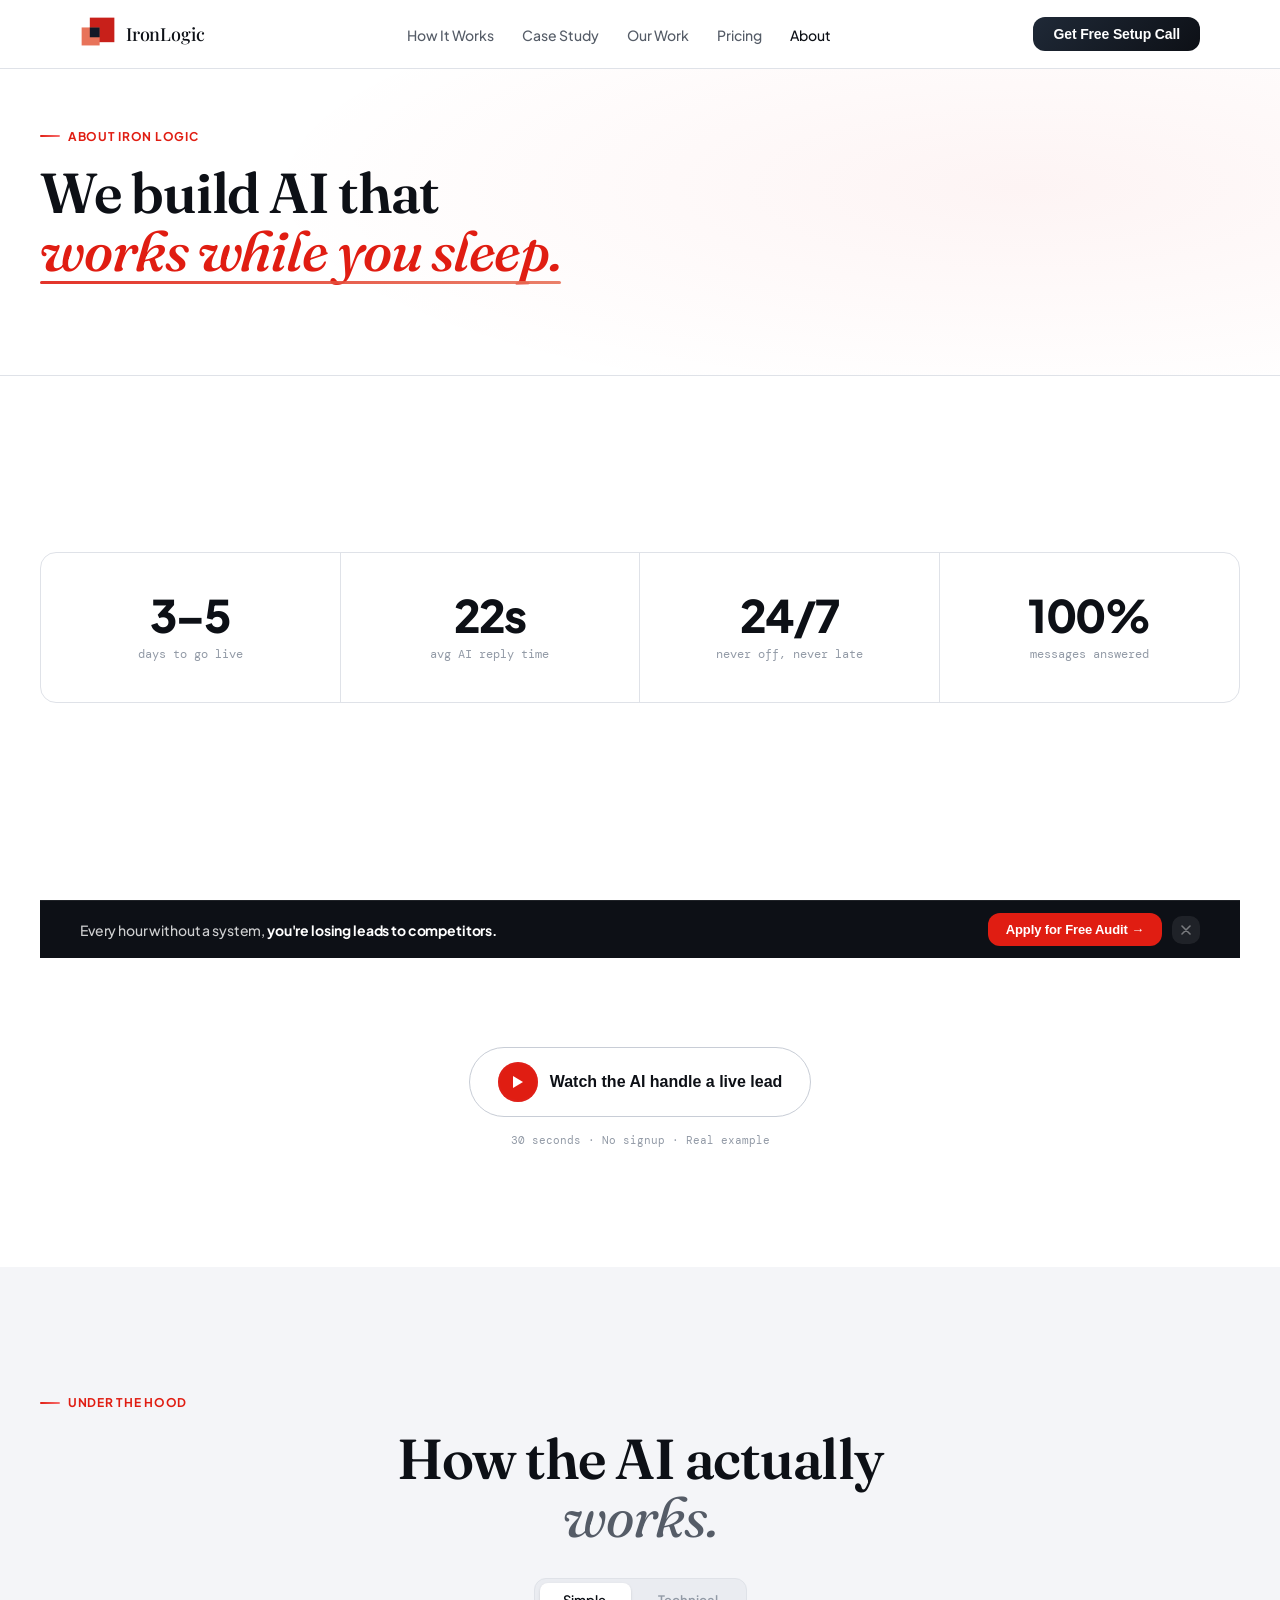
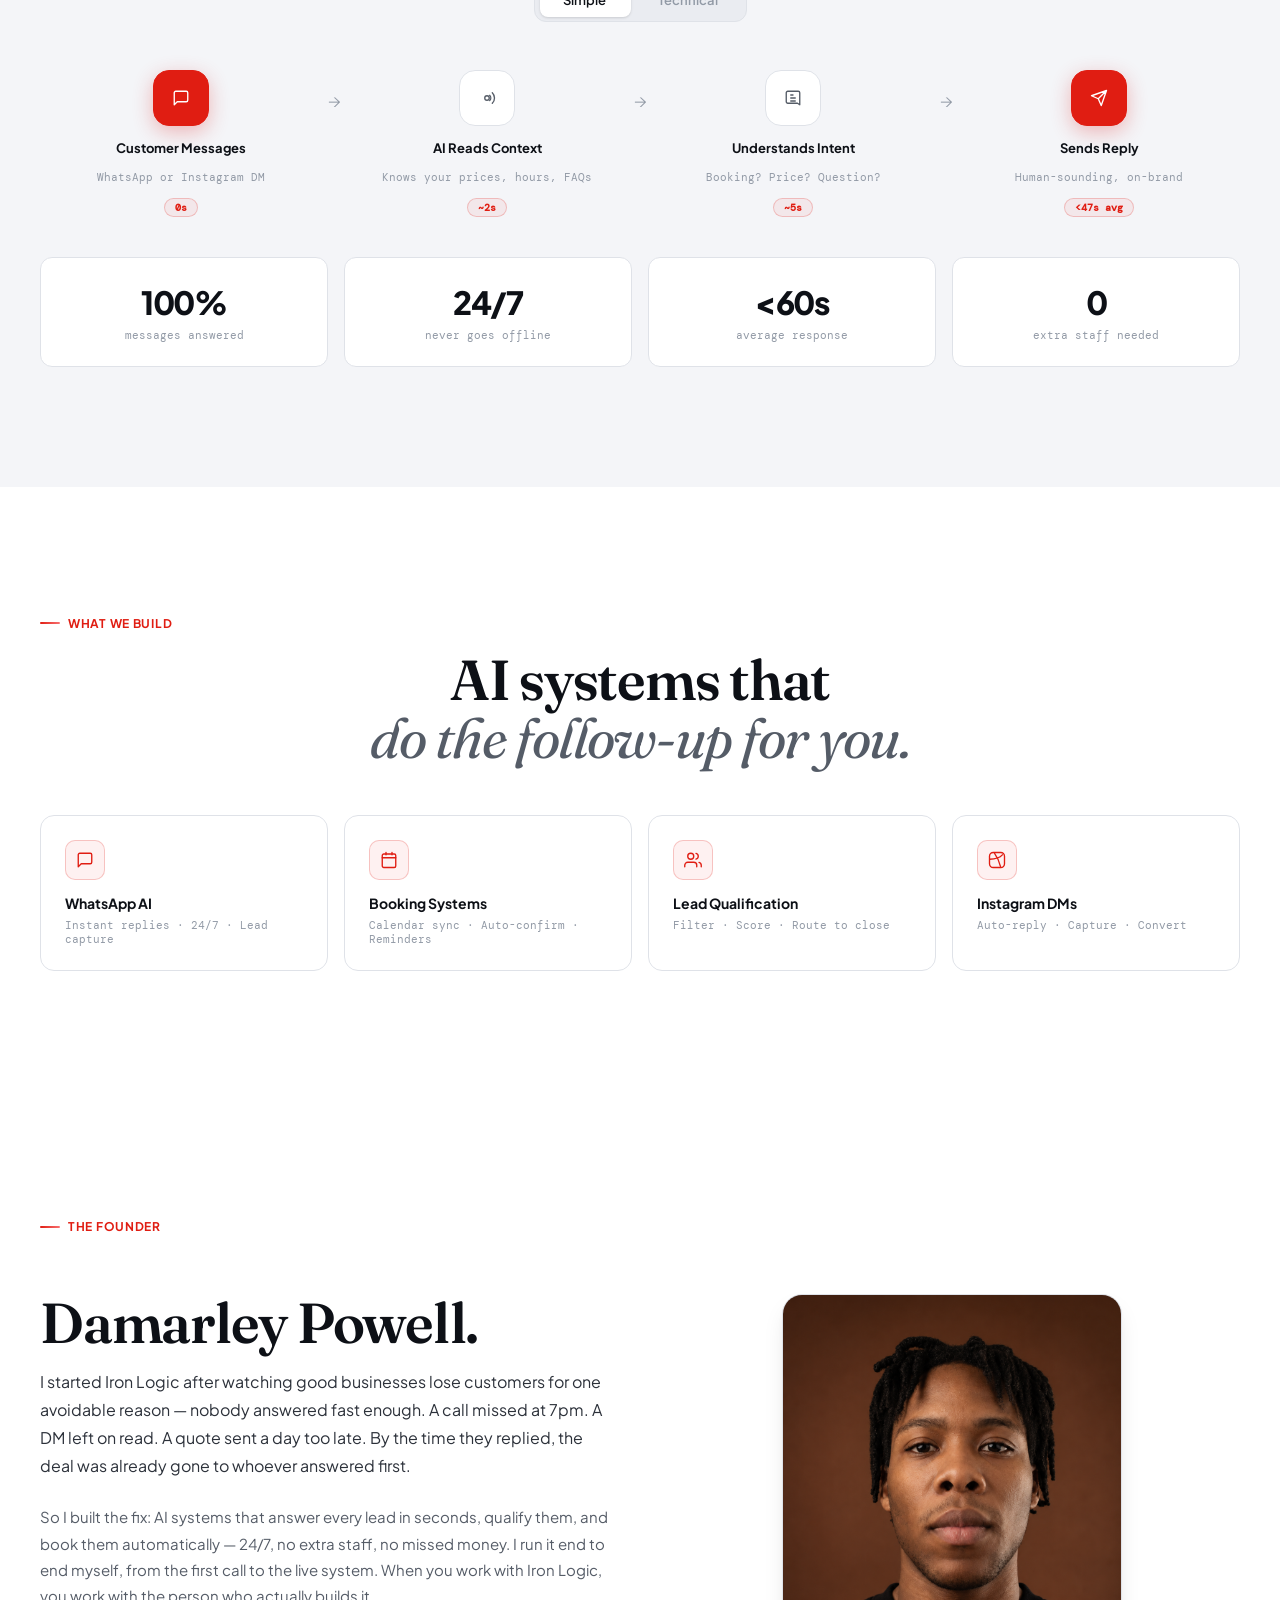
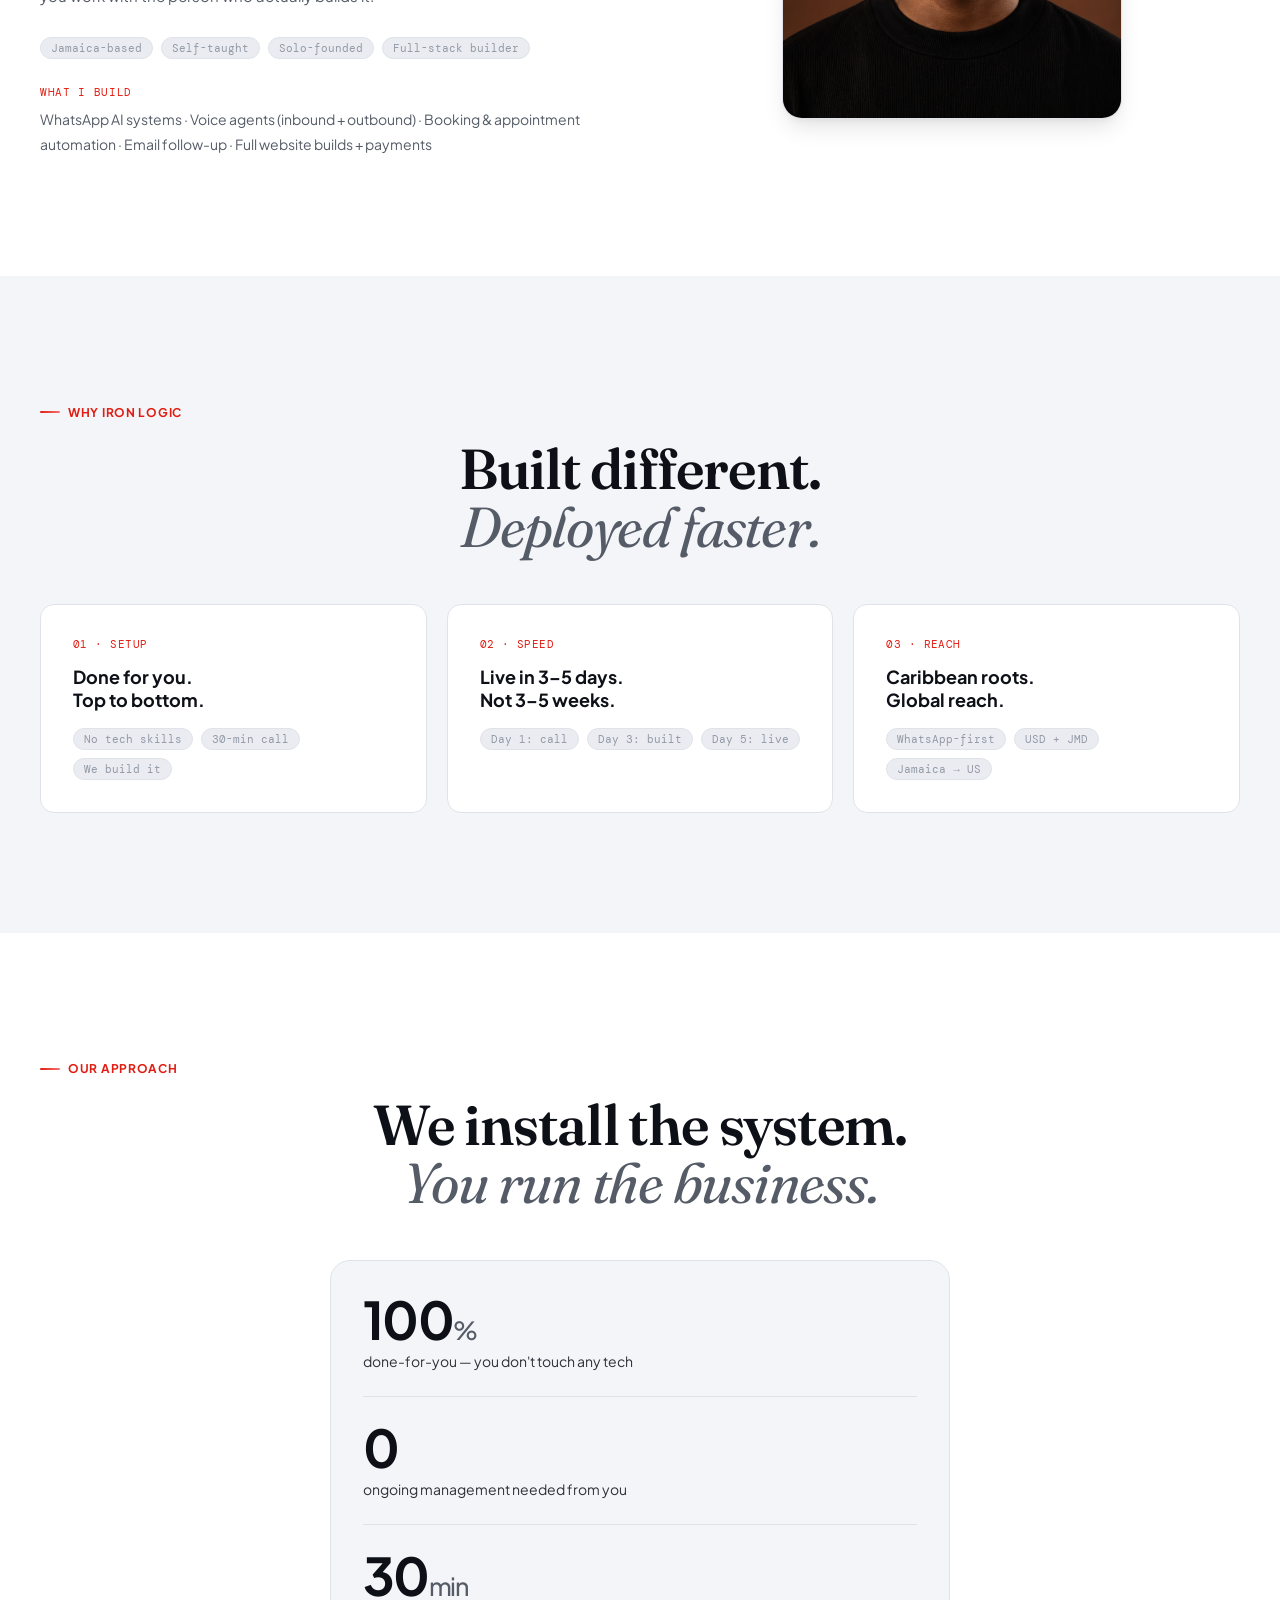
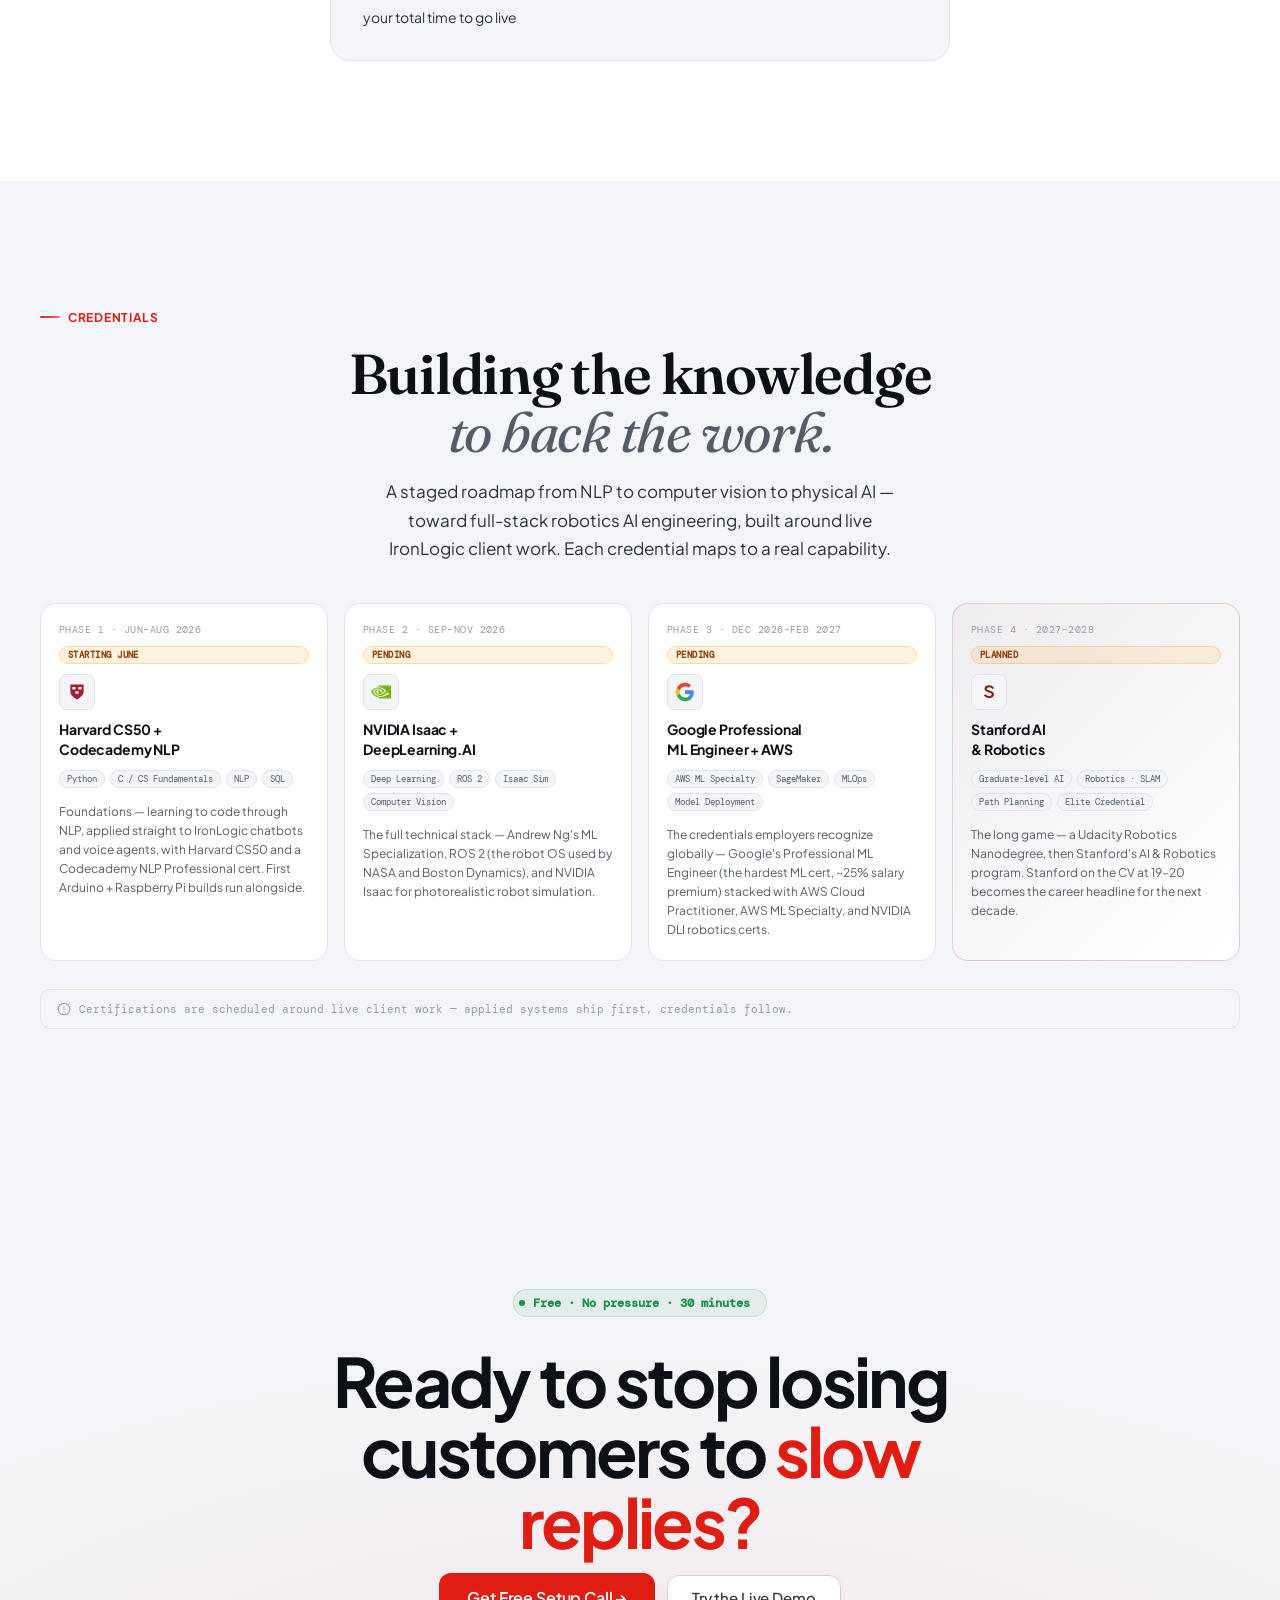
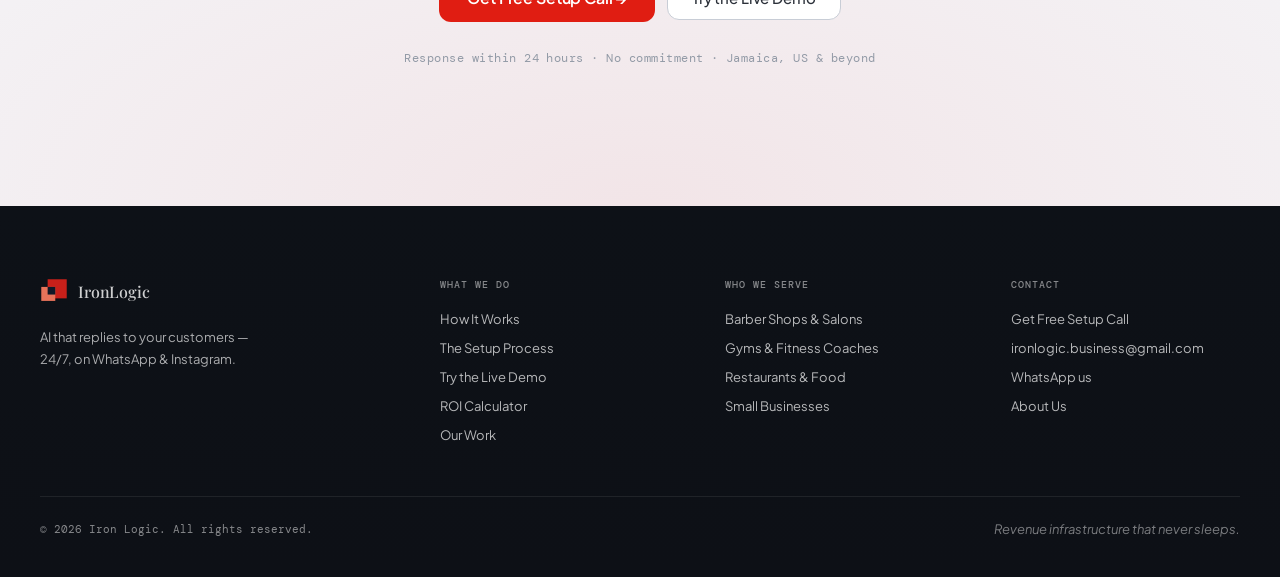
==== commit b81782e4: "Add founder photo + founder story (drop Gotham LLC); smaller framed portrait Co-Authored-By: Claude " ====
--- a/about.html
+++ b/about.html
@@ -333,27 +333,21 @@
     <div class="about-founder-grid rv">
       <div class="about-founder-left">
         <h2 class="sec-h" style="margin:0 0 16px">Damarley Powell.</h2>
-        <p style="color:var(--ink2);line-height:1.75;font-size:16px;margin:0 0 24px">Founder of Iron Logic and Gotham Holdings LLC. I handle everything — client acquisition, system architecture, development, and deployment. Full-stack execution from first call to live system.</p>
-        <p style="color:var(--ink3);line-height:1.75;font-size:15px;margin:0 0 28px">Iron Logic operates under <strong style="color:var(--ink2)">Gotham Holdings LLC</strong>, a Wyoming-registered holding company. We build AI automation systems for service businesses that want to stop losing leads to slow replies.</p>
+        <p style="color:var(--ink2);line-height:1.75;font-size:16px;margin:0 0 24px">I started Iron Logic after watching good businesses lose customers for one avoidable reason — nobody answered fast enough. A call missed at 7pm. A DM left on read. A quote sent a day too late. By the time they replied, the deal was already gone to whoever answered first.</p>
+        <p style="color:var(--ink3);line-height:1.75;font-size:15px;margin:0 0 28px">So I built the fix: AI systems that answer every lead in seconds, qualify them, and book them automatically — 24/7, no extra staff, no missed money. I run it end to end myself, from the first call to the live system. When you work with Iron Logic, you work with the person who actually builds it.</p>
         <div class="about-founder-tags">
           <span class="about-tag">Jamaica-based</span>
-          <span class="about-tag">Wyoming LLC</span>
+          <span class="about-tag">Self-taught</span>
           <span class="about-tag">Solo-founded</span>
-          <span class="about-tag">USD + JMD</span>
+          <span class="about-tag">Full-stack builder</span>
+        </div>
+        <div class="about-founder-build">
+          <div class="afb-label">What I build</div>
+          <div class="afb-list">WhatsApp AI systems · Voice agents (inbound + outbound) · Booking &amp; appointment automation · Email follow-up · Full website builds + payments</div>
         </div>
       </div>
       <div class="about-founder-right">
-        <div class="about-why-card tilt" style="height:100%">
-          <div class="about-why-num">What I do</div>
-          <div class="about-why-h" style="font-size:18px;line-height:1.5">Client acquisition → scoping → build → deployment → support.</div>
-          <div style="margin-top:20px;display:flex;flex-direction:column;gap:10px">
-            <div style="font-size:13px;color:var(--ink3);display:flex;align-items:flex-start;gap:10px"><span style="color:var(--red);font-weight:600;min-width:16px">→</span>WhatsApp AI systems &amp; chatbots</div>
-            <div style="font-size:13px;color:var(--ink3);display:flex;align-items:flex-start;gap:10px"><span style="color:var(--red);font-weight:600;min-width:16px">→</span>Voice AI agents (inbound + outbound)</div>
-            <div style="font-size:13px;color:var(--ink3);display:flex;align-items:flex-start;gap:10px"><span style="color:var(--red);font-weight:600;min-width:16px">→</span>Automated booking &amp; appointment systems</div>
-            <div style="font-size:13px;color:var(--ink3);display:flex;align-items:flex-start;gap:10px"><span style="color:var(--red);font-weight:600;min-width:16px">→</span>Email automation &amp; lead follow-up</div>
-            <div style="font-size:13px;color:var(--ink3);display:flex;align-items:flex-start;gap:10px"><span style="color:var(--red);font-weight:600;min-width:16px">→</span>Full website builds + payments</div>
-          </div>
-        </div>
+        <img src="Founder.jpg" alt="Damarley Powell — Founder of Iron Logic" class="about-founder-photo" loading="lazy">
       </div>
     </div>
   </div>
--- a/style.css
+++ b/style.css
@@ -64,13 +64,25 @@
 .nav-cta{font-size:14px;font-weight:600;color:#fff;background:var(--ink);border:none;padding:9px 20px;border-radius:10px;cursor:pointer;transition:background .2s,transform .2s,box-shadow .2s;letter-spacing:-.01em}
 .nav-cta:hover{background:#000;transform:translateY(-1px);box-shadow:0 4px 12px rgba(0,0,0,.2)}
 /* Brand mode toggle — Intelligence (red) ⇄ Marketing (blue) */
-.brand-toggle{display:inline-flex;align-items:center;gap:2px;background:var(--bg3);border:1px solid var(--border);border-radius:100px;padding:3px;margin-left:14px;flex-shrink:0}
-.bt-opt{font-size:12.5px;font-weight:600;color:var(--ink3);padding:5px 13px;border-radius:100px;text-decoration:none;letter-spacing:-.01em;line-height:1;transition:color .18s,background .18s,box-shadow .18s;white-space:nowrap}
+/* Marketing not offered yet — toggle hidden. Re-enable by setting display:inline-flex. */
+.brand-toggle{display:none;align-items:center;gap:2px;background:var(--bg3);border:1px solid var(--border);border-radius:100px;padding:3px;margin-left:14px;flex-shrink:0}
+.bt-opt{font-family:inherit;border:0;background:transparent;cursor:pointer;font-size:12.5px;font-weight:600;color:var(--ink3);padding:5px 13px;border-radius:100px;text-decoration:none;letter-spacing:-.01em;line-height:1;transition:color .18s,background .18s,box-shadow .18s;white-space:nowrap}
+/* Theme color-sweep transition (Intelligence ⇄ Marketing) */
+.theme-sweep{position:fixed;width:12px;height:12px;border-radius:50%;transform:translate(-50%,-50%) scale(0);z-index:3000;pointer-events:none;will-change:transform,opacity}
+.theme-sweep.go{transform:translate(-50%,-50%) scale(340);transition:transform .55s cubic-bezier(.4,0,.2,1)}
+.theme-sweep.out{opacity:0;transition:opacity .45s ease}
 .bt-opt:hover{color:var(--ink)}
 .bt-opt.bt-mkt:hover{color:var(--mkt,#2563eb)}
 .bt-opt.active{background:var(--red);color:#fff;box-shadow:var(--shadow-sm)}
 .bt-opt.bt-mkt.active{background:#2563eb}
-@media(max-width:600px){.brand-toggle{display:none}}
+@media(max-width:768px){.brand-toggle{margin-left:8px;padding:2px}.bt-opt{font-size:11px;padding:5px 9px}}
+@media(max-width:440px){.logo-name{display:none}}
+@media(max-width:360px){.nav-cta{display:none}}
+
+/* ── MODE CONTENT SWITCH — both content sets live on the page; toggle shows one ── */
+.mode-mkt{display:none}
+body.theme-marketing .mode-intel{display:none}
+body.theme-marketing .mode-mkt{display:block}
 
 /* ── MARKETING THEME (blue) — applied via body.theme-marketing ── */
 body.theme-marketing{
@@ -81,10 +93,54 @@
   --salmon:#22d3ee;
 }
 body.theme-marketing .logo-name{color:var(--ink)}
+.logo-mark .lg-a{fill:#C8201A;transition:fill .35s}
+.logo-mark .lg-b{fill:#E8735A;transition:fill .35s}
+body.theme-marketing .logo-mark .lg-a{fill:#2563eb}
+body.theme-marketing .logo-mark .lg-b{fill:#22d3ee}
 body.theme-marketing::before{background:radial-gradient(ellipse 50% 32% at 88% 6%,rgba(37,99,235,.03),transparent)}
 body.theme-marketing .hero-blob.b1{background:radial-gradient(circle,rgba(37,99,235,.13) 0%,rgba(37,99,235,.04) 45%,transparent 70%)}
 body.theme-marketing .hero-blob.b2{background:radial-gradient(circle,rgba(34,211,238,.12) 0%,rgba(34,211,238,.03) 45%,transparent 70%)}
 body.theme-marketing .hero-blob.b3{background:radial-gradient(circle,rgba(99,102,241,.10) 0%,transparent 65%)}
+/* Marketing hero — animated Lottie orb */
+.mkt-visual{position:relative;display:flex;flex-direction:column;align-items:center;gap:18px}
+.mkt-orb-glow{position:absolute;top:-6%;left:50%;transform:translateX(-50%);width:min(420px,90%);aspect-ratio:1;background:radial-gradient(circle,rgba(37,99,235,.18),rgba(34,211,238,.10) 45%,transparent 70%);filter:blur(28px);z-index:0;pointer-events:none}
+.mkt-orb{position:relative;z-index:1;width:100%;max-width:440px;aspect-ratio:1}
+.mkt-move{position:relative;z-index:1;width:100%;max-width:380px;border:1px solid var(--red-border);background:var(--red-bg);border-radius:14px;padding:14px 16px;backdrop-filter:blur(4px)}
+.mkt-move-h{font-family:var(--mono);font-size:10px;letter-spacing:.05em;text-transform:uppercase;color:var(--red);margin-bottom:6px}
+.mkt-move-p{font-size:13px;color:var(--ink2);line-height:1.5}
+.mkt-move-foot{display:flex;align-items:center;gap:8px;margin-top:10px;font-family:var(--mono);font-size:11px;color:var(--ink4)}
+.mkt-move-dot{width:7px;height:7px;border-radius:50%;background:var(--red);box-shadow:0 0 0 3px var(--red-bg)}
+/* Intelligence hero — voice orb + talk button */
+.hero-orb-wrap{position:relative;display:flex;flex-direction:column;align-items:center;gap:20px}
+.hero-orb-glow{position:absolute;top:-6%;left:50%;transform:translateX(-50%);width:min(440px,92%);aspect-ratio:1;background:radial-gradient(circle,var(--red-bg),rgba(232,115,90,.06) 45%,transparent 70%);filter:blur(32px);z-index:0;pointer-events:none}
+.hero-orb-wrap .mkt-orb,.hero-orb-wrap .ow-voice-demo-btn,.hero-orb-cap{position:relative;z-index:1}
+.hero-orb-cap{font-family:var(--mono);font-size:11.5px;color:var(--ink4);letter-spacing:.01em}
+/* Voice agent embedded modal */
+#voice-embed-overlay{position:fixed;inset:0;z-index:960;background:rgba(13,16,23,.62);backdrop-filter:blur(10px);-webkit-backdrop-filter:blur(10px);opacity:0;pointer-events:none;transition:opacity .3s;display:flex;align-items:center;justify-content:center;padding:20px}
+#voice-embed-overlay.open{opacity:1;pointer-events:auto}
+#voice-embed-modal{position:relative;width:100%;max-width:460px;height:min(640px,calc(100dvh - 40px));background:#fff;border-radius:24px;overflow:hidden;box-shadow:var(--shadow-xl);transform:translateY(20px) scale(.97);transition:transform .4s var(--ease)}
+#voice-embed-overlay.open #voice-embed-modal{transform:none}
+#voice-embed-close{position:absolute;top:12px;right:12px;z-index:2;width:32px;height:32px;border-radius:50%;border:0;background:rgba(13,16,23,.06);color:var(--ink);cursor:pointer;font-size:14px;line-height:1;transition:background .15s}
+#voice-embed-close:hover{background:rgba(13,16,23,.12)}
+#voice-embed-frame{width:100%;height:100%}
+#voice-embed-frame iframe{width:100%;height:100%;border:0;display:block}
+/* Marketing hero — ads playing in the background */
+.mkt-ads-bg{position:absolute;inset:0;z-index:0;display:flex;justify-content:flex-end;gap:24px;padding-right:4%;overflow:hidden;opacity:.5;pointer-events:none;transition:opacity .4s;-webkit-mask-image:radial-gradient(ellipse 62% 80% at 24% 50%,transparent 36%,#000 80%);mask-image:radial-gradient(ellipse 62% 80% at 24% 50%,transparent 36%,#000 80%)}
+/* Meta ads are a Marketing-mode visual only — hide in Intelligence mode */
+body:not(.theme-marketing) .mkt-ads-bg{opacity:0;visibility:hidden}
+/* Orb + stat badges are an Intelligence-mode visual only — hide in Marketing mode */
+body.theme-marketing .hero-orb-wrap,body.theme-marketing .hero-float{opacity:0;visibility:hidden;transition:opacity .4s}
+.ads-col{display:flex;flex-direction:column;gap:18px;width:196px;flex-shrink:0;animation:adsScroll 34s linear infinite}
+.ads-col-1{animation-duration:44s;margin-top:-70px}
+.ads-col-2{animation-duration:52s;margin-top:-140px}
+@keyframes adsScroll{from{transform:translateY(0)}to{transform:translateY(-50%)}}
+.ad-card{background:#fff;border:1px solid var(--border);border-radius:12px;padding:12px;box-shadow:var(--shadow-sm)}
+.ad-hd{font-family:var(--mono);font-size:9px;color:var(--ink4);text-transform:uppercase;letter-spacing:.04em;display:flex;align-items:center;gap:6px;margin-bottom:8px}
+.ad-dot{width:14px;height:14px;border-radius:50%;background:linear-gradient(135deg,#2563eb,#22d3ee);flex-shrink:0}
+.ad-cr{height:88px;border-radius:8px;margin-bottom:8px}
+.ad-bd{font-size:12px;font-weight:600;color:var(--ink);margin-bottom:8px;letter-spacing:-.01em}
+.ad-mt{display:flex;gap:10px;font-family:var(--mono);font-size:9px;color:var(--ink3)}
+@media(max-width:640px){.mkt-ads-bg{opacity:.08}}
 
 /* HERO */
 #hero{padding:104px 40px 60px;position:relative;overflow:hidden;min-height:100vh;display:flex;align-items:center;background:var(--bg)}
@@ -1742,9 +1798,13 @@
 .about-founder-grid{display:grid;grid-template-columns:1fr 1fr;gap:48px;align-items:start;margin-top:40px}
 .about-founder-tags{display:flex;flex-wrap:wrap;gap:8px;margin-top:4px}
 .about-founder-right{height:100%}
+.about-founder-build{margin-top:26px}
+.afb-label{font-family:var(--mono);font-size:11px;text-transform:uppercase;letter-spacing:.06em;color:var(--red);margin-bottom:8px}
+.afb-list{font-size:14px;line-height:1.75;color:var(--ink3)}
+.about-founder-photo{width:100%;max-width:340px;aspect-ratio:4/5;object-fit:cover;object-position:center 18%;border-radius:20px;border:1px solid var(--border);box-shadow:var(--shadow-lg);display:block;background:var(--bg3);margin:0 auto}
 @media(max-width:768px){
-  .about-founder-grid{grid-template-columns:1fr;gap:32px}
-  .about-founder-right{display:none}
+  .about-founder-grid{grid-template-columns:1fr;gap:28px}
+  .about-founder-right{max-width:300px;margin:0 auto}
 }
 
 
